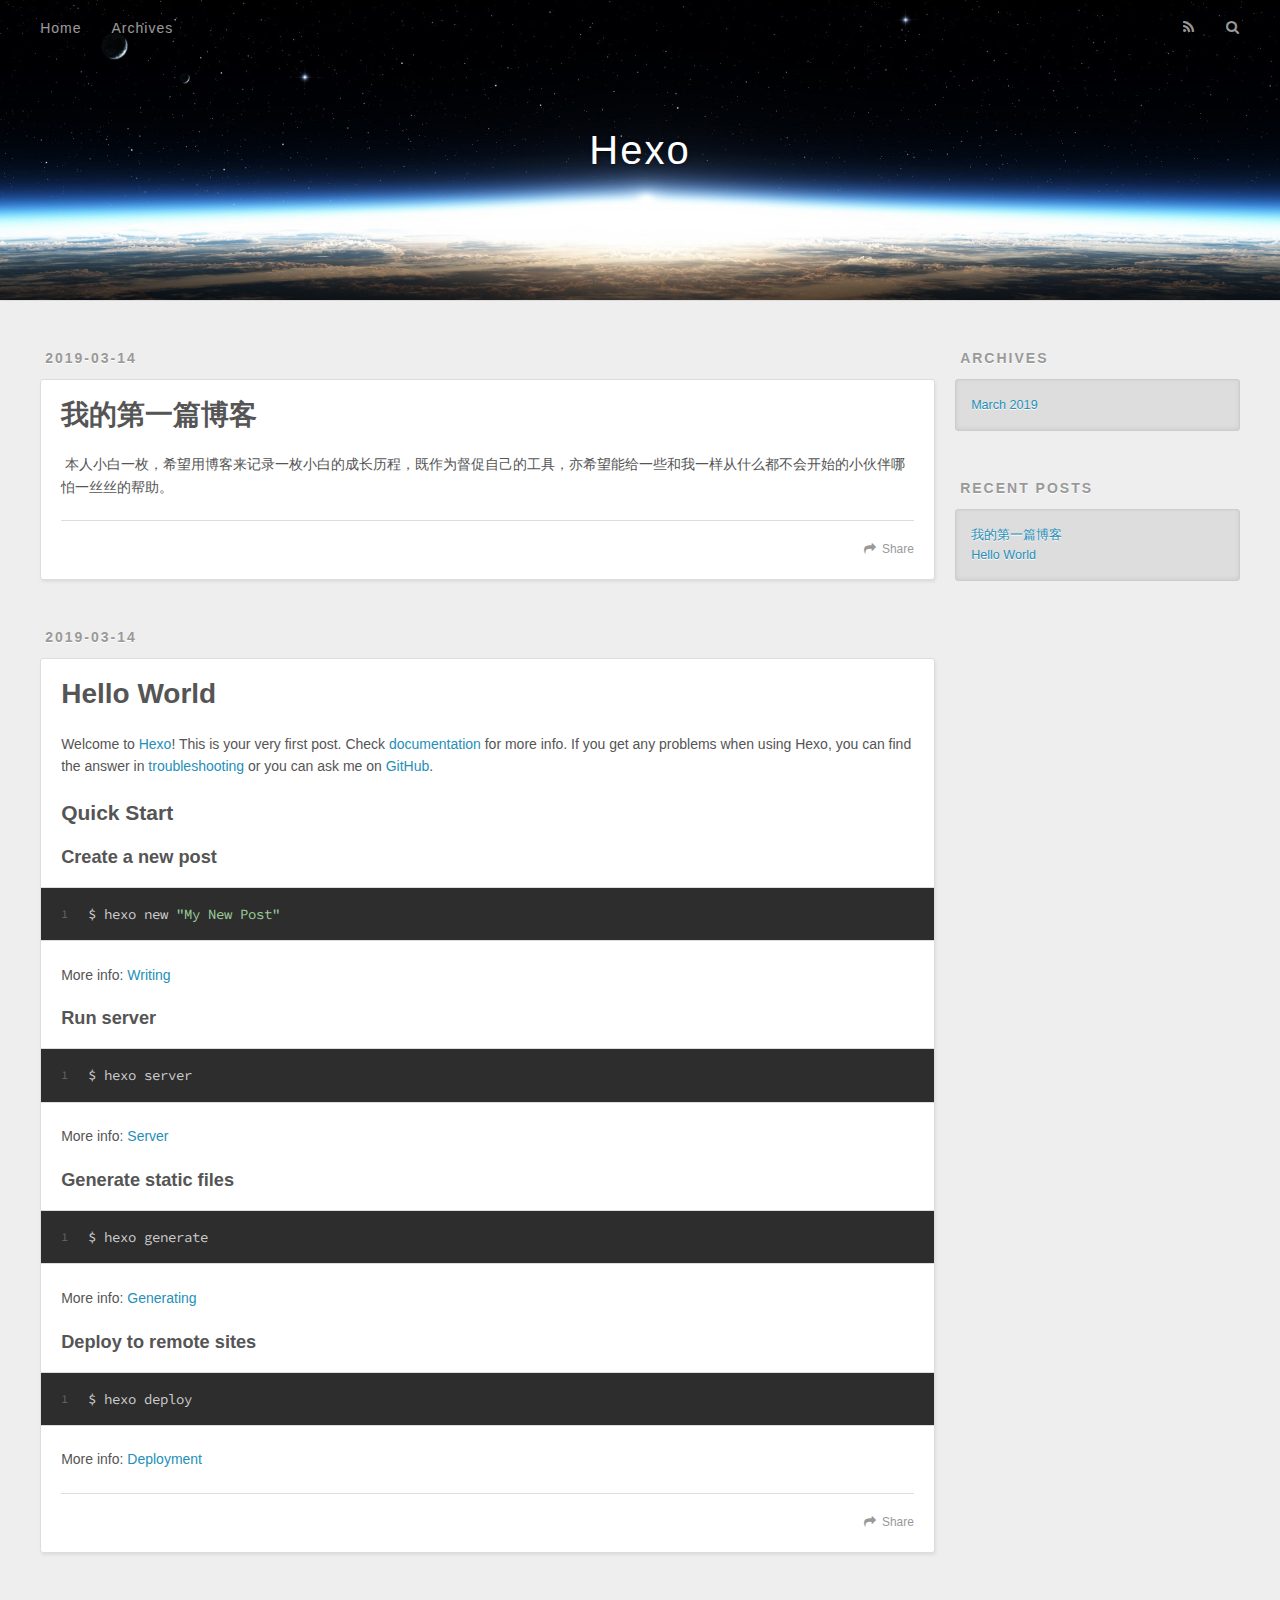
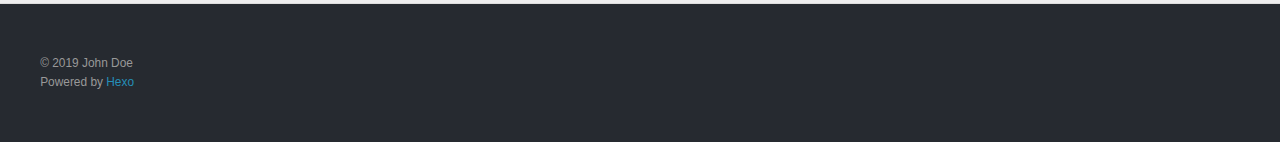
==== index.html @ 06bd13b6 "Site updated: 2019-03-15 15:55:26" ====
<!DOCTYPE html>
<html>
<head><meta name="generator" content="Hexo 3.8.0">
  <meta charset="utf-8">
  

  
  <title>Hexo</title>
  <meta name="viewport" content="width=device-width, initial-scale=1, maximum-scale=1">
  <meta property="og:type" content="website">
<meta property="og:title" content="Hexo">
<meta property="og:url" content="http://yoursite.com/index.html">
<meta property="og:site_name" content="Hexo">
<meta property="og:locale" content="default">
<meta name="twitter:card" content="summary">
<meta name="twitter:title" content="Hexo">
  
    <link rel="alternate" href="/atom.xml" title="Hexo" type="application/atom+xml">
  
  
    <link rel="icon" href="/favicon.png">
  
  
    <link href="//fonts.googleapis.com/css?family=Source+Code+Pro" rel="stylesheet" type="text/css">
  
  <link rel="stylesheet" href="/css/style.css">
</head>
</html>
<body>
  <div id="container">
    <div id="wrap">
      <header id="header">
  <div id="banner"></div>
  <div id="header-outer" class="outer">
    <div id="header-title" class="inner">
      <h1 id="logo-wrap">
        <a href="/" id="logo">Hexo</a>
      </h1>
      
    </div>
    <div id="header-inner" class="inner">
      <nav id="main-nav">
        <a id="main-nav-toggle" class="nav-icon"></a>
        
          <a class="main-nav-link" href="/">Home</a>
        
          <a class="main-nav-link" href="/archives">Archives</a>
        
      </nav>
      <nav id="sub-nav">
        
          <a id="nav-rss-link" class="nav-icon" href="/atom.xml" title="RSS Feed"></a>
        
        <a id="nav-search-btn" class="nav-icon" title="Search"></a>
      </nav>
      <div id="search-form-wrap">
        <form action="//google.com/search" method="get" accept-charset="UTF-8" class="search-form"><input type="search" name="q" class="search-form-input" placeholder="Search"><button type="submit" class="search-form-submit">&#xF002;</button><input type="hidden" name="sitesearch" value="http://yoursite.com"></form>
      </div>
    </div>
  </div>
</header>
      <div class="outer">
        <section id="main">
  
    <article id="post-我的第一篇博客" class="article article-type-post" itemscope itemprop="blogPost">
  <div class="article-meta">
    <a href="/2019/03/14/我的第一篇博客/" class="article-date">
  <time datetime="2019-03-14T02:50:05.000Z" itemprop="datePublished">2019-03-14</time>
</a>
    
  </div>
  <div class="article-inner">
    
    
      <header class="article-header">
        
  
    <h1 itemprop="name">
      <a class="article-title" href="/2019/03/14/我的第一篇博客/">我的第一篇博客</a>
    </h1>
  

      </header>
    
    <div class="article-entry" itemprop="articleBody">
      
        <p>​    本人小白一枚，希望用博客来记录一枚小白的成长历程，既作为督促自己的工具，亦希望能给一些和我一样从什么都不会开始的小伙伴哪怕一丝丝的帮助。</p>

      
    </div>
    <footer class="article-footer">
      <a data-url="http://yoursite.com/2019/03/14/我的第一篇博客/" data-id="cjt9rp7d7000038ux6azkyeoz" class="article-share-link">Share</a>
      
      
    </footer>
  </div>
  
</article>


  
    <article id="post-hello-world" class="article article-type-post" itemscope itemprop="blogPost">
  <div class="article-meta">
    <a href="/2019/03/14/hello-world/" class="article-date">
  <time datetime="2019-03-14T02:22:59.727Z" itemprop="datePublished">2019-03-14</time>
</a>
    
  </div>
  <div class="article-inner">
    
    
      <header class="article-header">
        
  
    <h1 itemprop="name">
      <a class="article-title" href="/2019/03/14/hello-world/">Hello World</a>
    </h1>
  

      </header>
    
    <div class="article-entry" itemprop="articleBody">
      
        <p>Welcome to <a href="https://hexo.io/" target="_blank" rel="noopener">Hexo</a>! This is your very first post. Check <a href="https://hexo.io/docs/" target="_blank" rel="noopener">documentation</a> for more info. If you get any problems when using Hexo, you can find the answer in <a href="https://hexo.io/docs/troubleshooting.html" target="_blank" rel="noopener">troubleshooting</a> or you can ask me on <a href="https://github.com/hexojs/hexo/issues" target="_blank" rel="noopener">GitHub</a>.</p>
<h2 id="Quick-Start"><a href="#Quick-Start" class="headerlink" title="Quick Start"></a>Quick Start</h2><h3 id="Create-a-new-post"><a href="#Create-a-new-post" class="headerlink" title="Create a new post"></a>Create a new post</h3><figure class="highlight bash"><table><tr><td class="gutter"><pre><span class="line">1</span><br></pre></td><td class="code"><pre><span class="line">$ hexo new <span class="string">"My New Post"</span></span><br></pre></td></tr></table></figure>
<p>More info: <a href="https://hexo.io/docs/writing.html" target="_blank" rel="noopener">Writing</a></p>
<h3 id="Run-server"><a href="#Run-server" class="headerlink" title="Run server"></a>Run server</h3><figure class="highlight bash"><table><tr><td class="gutter"><pre><span class="line">1</span><br></pre></td><td class="code"><pre><span class="line">$ hexo server</span><br></pre></td></tr></table></figure>
<p>More info: <a href="https://hexo.io/docs/server.html" target="_blank" rel="noopener">Server</a></p>
<h3 id="Generate-static-files"><a href="#Generate-static-files" class="headerlink" title="Generate static files"></a>Generate static files</h3><figure class="highlight bash"><table><tr><td class="gutter"><pre><span class="line">1</span><br></pre></td><td class="code"><pre><span class="line">$ hexo generate</span><br></pre></td></tr></table></figure>
<p>More info: <a href="https://hexo.io/docs/generating.html" target="_blank" rel="noopener">Generating</a></p>
<h3 id="Deploy-to-remote-sites"><a href="#Deploy-to-remote-sites" class="headerlink" title="Deploy to remote sites"></a>Deploy to remote sites</h3><figure class="highlight bash"><table><tr><td class="gutter"><pre><span class="line">1</span><br></pre></td><td class="code"><pre><span class="line">$ hexo deploy</span><br></pre></td></tr></table></figure>
<p>More info: <a href="https://hexo.io/docs/deployment.html" target="_blank" rel="noopener">Deployment</a></p>

      
    </div>
    <footer class="article-footer">
      <a data-url="http://yoursite.com/2019/03/14/hello-world/" data-id="cjt81fue000018kuxcbkb5lov" class="article-share-link">Share</a>
      
      
    </footer>
  </div>
  
</article>


  


</section>
        
          <aside id="sidebar">
  
    

  
    

  
    
  
    
  <div class="widget-wrap">
    <h3 class="widget-title">Archives</h3>
    <div class="widget">
      <ul class="archive-list"><li class="archive-list-item"><a class="archive-list-link" href="/archives/2019/03/">March 2019</a></li></ul>
    </div>
  </div>


  
    
  <div class="widget-wrap">
    <h3 class="widget-title">Recent Posts</h3>
    <div class="widget">
      <ul>
        
          <li>
            <a href="/2019/03/14/我的第一篇博客/">我的第一篇博客</a>
          </li>
        
          <li>
            <a href="/2019/03/14/hello-world/">Hello World</a>
          </li>
        
      </ul>
    </div>
  </div>

  
</aside>
        
      </div>
      <footer id="footer">
  
  <div class="outer">
    <div id="footer-info" class="inner">
      &copy; 2019 John Doe<br>
      Powered by <a href="http://hexo.io/" target="_blank">Hexo</a>
    </div>
  </div>
</footer>
    </div>
    <nav id="mobile-nav">
  
    <a href="/" class="mobile-nav-link">Home</a>
  
    <a href="/archives" class="mobile-nav-link">Archives</a>
  
</nav>
    

<script src="//ajax.googleapis.com/ajax/libs/jquery/2.0.3/jquery.min.js"></script>


  <link rel="stylesheet" href="/fancybox/jquery.fancybox.css">
  <script src="/fancybox/jquery.fancybox.pack.js"></script>


<script src="/js/script.js"></script>



  </div>
</body>
</html>
---- css/style.css ----
body {
  width: 100%;
}
body:before,
body:after {
  content: "";
  display: table;
}
body:after {
  clear: both;
}
html,
body,
div,
span,
applet,
object,
iframe,
h1,
h2,
h3,
h4,
h5,
h6,
p,
blockquote,
pre,
a,
abbr,
acronym,
address,
big,
cite,
code,
del,
dfn,
em,
img,
ins,
kbd,
q,
s,
samp,
small,
strike,
strong,
sub,
sup,
tt,
var,
dl,
dt,
dd,
ol,
ul,
li,
fieldset,
form,
label,
legend,
table,
caption,
tbody,
tfoot,
thead,
tr,
th,
td {
  margin: 0;
  padding: 0;
  border: 0;
  outline: 0;
  font-weight: inherit;
  font-style: inherit;
  font-family: inherit;
  font-size: 100%;
  vertical-align: baseline;
}
body {
  line-height: 1;
  color: #000;
  background: #fff;
}
ol,
ul {
  list-style: none;
}
table {
  border-collapse: separate;
  border-spacing: 0;
  vertical-align: middle;
}
caption,
th,
td {
  text-align: left;
  font-weight: normal;
  vertical-align: middle;
}
a img {
  border: none;
}
input,
button {
  margin: 0;
  padding: 0;
}
input::-moz-focus-inner,
button::-moz-focus-inner {
  border: 0;
  padding: 0;
}
@font-face {
  font-family: FontAwesome;
  font-style: normal;
  font-weight: normal;
  src: url("fonts/fontawesome-webfont.eot?v=#4.0.3");
  src: url("fonts/fontawesome-webfont.eot?#iefix&v=#4.0.3") format("embedded-opentype"), url("fonts/fontawesome-webfont.woff?v=#4.0.3") format("woff"), url("fonts/fontawesome-webfont.ttf?v=#4.0.3") format("truetype"), url("fonts/fontawesome-webfont.svg#fontawesomeregular?v=#4.0.3") format("svg");
}
html,
body,
#container {
  height: 100%;
}
body {
  background: #eee;
  font: 14px -apple-system, BlinkMacSystemFont, "Segoe UI", "Roboto", "Oxygen", "Ubuntu", "Cantarell", "Fira Sans", "Droid Sans", "Helvetica Neue", sans-serif;
  -webkit-text-size-adjust: 100%;
}
.outer {
  max-width: 1220px;
  margin: 0 auto;
  padding: 0 20px;
}
.outer:before,
.outer:after {
  content: "";
  display: table;
}
.outer:after {
  clear: both;
}
.inner {
  display: inline;
  float: left;
  width: 98.33333333333333%;
  margin: 0 0.833333333333333%;
}
.left,
.alignleft {
  float: left;
}
.right,
.alignright {
  float: right;
}
.clear {
  clear: both;
}
#container {
  position: relative;
}
.mobile-nav-on {
  overflow: hidden;
}
#wrap {
  height: 100%;
  width: 100%;
  position: absolute;
  top: 0;
  left: 0;
  -webkit-transition: 0.2s ease-out;
  -moz-transition: 0.2s ease-out;
  -ms-transition: 0.2s ease-out;
  transition: 0.2s ease-out;
  z-index: 1;
  background: #eee;
}
.mobile-nav-on #wrap {
  left: 280px;
}
@media screen and (min-width: 768px) {
  #main {
    display: inline;
    float: left;
    width: 73.33333333333333%;
    margin: 0 0.833333333333333%;
  }
}
.article-date,
.article-category-link,
.archive-year,
.widget-title {
  text-decoration: none;
  text-transform: uppercase;
  letter-spacing: 2px;
  color: #999;
  margin-bottom: 1em;
  margin-left: 5px;
  line-height: 1em;
  text-shadow: 0 1px #fff;
  font-weight: bold;
}
.article-inner,
.archive-article-inner {
  background: #fff;
  -webkit-box-shadow: 1px 2px 3px #ddd;
  box-shadow: 1px 2px 3px #ddd;
  border: 1px solid #ddd;
  border-radius: 3px;
}
.article-entry h1,
.widget h1 {
  font-size: 2em;
}
.article-entry h2,
.widget h2 {
  font-size: 1.5em;
}
.article-entry h3,
.widget h3 {
  font-size: 1.3em;
}
.article-entry h4,
.widget h4 {
  font-size: 1.2em;
}
.article-entry h5,
.widget h5 {
  font-size: 1em;
}
.article-entry h6,
.widget h6 {
  font-size: 1em;
  color: #999;
}
.article-entry hr,
.widget hr {
  border: 1px dashed #ddd;
}
.article-entry strong,
.widget strong {
  font-weight: bold;
}
.article-entry em,
.widget em,
.article-entry cite,
.widget cite {
  font-style: italic;
}
.article-entry sup,
.widget sup,
.article-entry sub,
.widget sub {
  font-size: 0.75em;
  line-height: 0;
  position: relative;
  vertical-align: baseline;
}
.article-entry sup,
.widget sup {
  top: -0.5em;
}
.article-entry sub,
.widget sub {
  bottom: -0.2em;
}
.article-entry small,
.widget small {
  font-size: 0.85em;
}
.article-entry acronym,
.widget acronym,
.article-entry abbr,
.widget abbr {
  border-bottom: 1px dotted;
}
.article-entry ul,
.widget ul,
.article-entry ol,
.widget ol,
.article-entry dl,
.widget dl {
  margin: 0 20px;
  line-height: 1.6em;
}
.article-entry ul ul,
.widget ul ul,
.article-entry ol ul,
.widget ol ul,
.article-entry ul ol,
.widget ul ol,
.article-entry ol ol,
.widget ol ol {
  margin-top: 0;
  margin-bottom: 0;
}
.article-entry ul,
.widget ul {
  list-style: disc;
}
.article-entry ol,
.widget ol {
  list-style: decimal;
}
.article-entry dt,
.widget dt {
  font-weight: bold;
}
#header {
  height: 300px;
  position: relative;
  border-bottom: 1px solid #ddd;
}
#header:before,
#header:after {
  content: "";
  position: absolute;
  left: 0;
  right: 0;
  height: 40px;
}
#header:before {
  top: 0;
  background: -webkit-linear-gradient(rgba(0,0,0,0.2), transparent);
  background: -moz-linear-gradient(rgba(0,0,0,0.2), transparent);
  background: -ms-linear-gradient(rgba(0,0,0,0.2), transparent);
  background: linear-gradient(rgba(0,0,0,0.2), transparent);
}
#header:after {
  bottom: 0;
  background: -webkit-linear-gradient(transparent, rgba(0,0,0,0.2));
  background: -moz-linear-gradient(transparent, rgba(0,0,0,0.2));
  background: -ms-linear-gradient(transparent, rgba(0,0,0,0.2));
  background: linear-gradient(transparent, rgba(0,0,0,0.2));
}
#header-outer {
  height: 100%;
  position: relative;
}
#header-inner {
  position: relative;
  overflow: hidden;
}
#banner {
  position: absolute;
  top: 0;
  left: 0;
  width: 100%;
  height: 100%;
  background: url("images/banner.jpg") center #000;
  -webkit-background-size: cover;
  -moz-background-size: cover;
  background-size: cover;
  z-index: -1;
}
#header-title {
  text-align: center;
  height: 40px;
  position: absolute;
  top: 50%;
  left: 0;
  margin-top: -20px;
}
#logo,
#subtitle {
  text-decoration: none;
  color: #fff;
  font-weight: 300;
  text-shadow: 0 1px 4px rgba(0,0,0,0.3);
}
#logo {
  font-size: 40px;
  line-height: 40px;
  letter-spacing: 2px;
}
#subtitle {
  font-size: 16px;
  line-height: 16px;
  letter-spacing: 1px;
}
#subtitle-wrap {
  margin-top: 16px;
}
#main-nav {
  float: left;
  margin-left: -15px;
}
.nav-icon,
.main-nav-link {
  float: left;
  color: #fff;
  opacity: 0.6;
  text-decoration: none;
  text-shadow: 0 1px rgba(0,0,0,0.2);
  -webkit-transition: opacity 0.2s;
  -moz-transition: opacity 0.2s;
  -ms-transition: opacity 0.2s;
  transition: opacity 0.2s;
  display: block;
  padding: 20px 15px;
}
.nav-icon:hover,
.main-nav-link:hover {
  opacity: 1;
}
.nav-icon {
  font-family: FontAwesome;
  text-align: center;
  font-size: 14px;
  width: 14px;
  height: 14px;
  padding: 20px 15px;
  position: relative;
  cursor: pointer;
}
.main-nav-link {
  font-weight: 300;
  letter-spacing: 1px;
}
@media screen and (max-width: 479px) {
  .main-nav-link {
    display: none;
  }
}
#main-nav-toggle {
  display: none;
}
#main-nav-toggle:before {
  content: "\f0c9";
}
@media screen and (max-width: 479px) {
  #main-nav-toggle {
    display: block;
  }
}
#sub-nav {
  float: right;
  margin-right: -15px;
}
#nav-rss-link:before {
  content: "\f09e";
}
#nav-search-btn:before {
  content: "\f002";
}
#search-form-wrap {
  position: absolute;
  top: 15px;
  width: 150px;
  height: 30px;
  right: -150px;
  opacity: 0;
  -webkit-transition: 0.2s ease-out;
  -moz-transition: 0.2s ease-out;
  -ms-transition: 0.2s ease-out;
  transition: 0.2s ease-out;
}
#search-form-wrap.on {
  opacity: 1;
  right: 0;
}
@media screen and (max-width: 479px) {
  #search-form-wrap {
    width: 100%;
    right: -100%;
  }
}
.search-form {
  position: absolute;
  top: 0;
  left: 0;
  right: 0;
  background: #fff;
  padding: 5px 15px;
  border-radius: 15px;
  -webkit-box-shadow: 0 0 10px rgba(0,0,0,0.3);
  box-shadow: 0 0 10px rgba(0,0,0,0.3);
}
.search-form-input {
  border: none;
  background: none;
  color: #555;
  width: 100%;
  font: 13px -apple-system, BlinkMacSystemFont, "Segoe UI", "Roboto", "Oxygen", "Ubuntu", "Cantarell", "Fira Sans", "Droid Sans", "Helvetica Neue", sans-serif;
  outline: none;
}
.search-form-input::-webkit-search-results-decoration,
.search-form-input::-webkit-search-cancel-button {
  -webkit-appearance: none;
}
.search-form-submit {
  position: absolute;
  top: 50%;
  right: 10px;
  margin-top: -7px;
  font: 13px FontAwesome;
  border: none;
  background: none;
  color: #bbb;
  cursor: pointer;
}
.search-form-submit:hover,
.search-form-submit:focus {
  color: #777;
}
.article {
  margin: 50px 0;
}
.article-inner {
  overflow: hidden;
}
.article-meta:before,
.article-meta:after {
  content: "";
  display: table;
}
.article-meta:after {
  clear: both;
}
.article-date {
  float: left;
}
.article-category {
  float: left;
  line-height: 1em;
  color: #ccc;
  text-shadow: 0 1px #fff;
  margin-left: 8px;
}
.article-category:before {
  content: "\2022";
}
.article-category-link {
  margin: 0 12px 1em;
}
.article-header {
  padding: 20px 20px 0;
}
.article-title {
  text-decoration: none;
  font-size: 2em;
  font-weight: bold;
  color: #555;
  line-height: 1.1em;
  -webkit-transition: color 0.2s;
  -moz-transition: color 0.2s;
  -ms-transition: color 0.2s;
  transition: color 0.2s;
}
a.article-title:hover {
  color: #258fb8;
}
.article-entry {
  color: #555;
  padding: 0 20px;
}
.article-entry:before,
.article-entry:after {
  content: "";
  display: table;
}
.article-entry:after {
  clear: both;
}
.article-entry p,
.article-entry table {
  line-height: 1.6em;
  margin: 1.6em 0;
}
.article-entry h1,
.article-entry h2,
.article-entry h3,
.article-entry h4,
.article-entry h5,
.article-entry h6 {
  font-weight: bold;
}
.article-entry h1,
.article-entry h2,
.article-entry h3,
.article-entry h4,
.article-entry h5,
.article-entry h6 {
  line-height: 1.1em;
  margin: 1.1em 0;
}
.article-entry a {
  color: #258fb8;
  text-decoration: none;
}
.article-entry a:hover {
  text-decoration: underline;
}
.article-entry ul,
.article-entry ol,
.article-entry dl {
  margin-top: 1.6em;
  margin-bottom: 1.6em;
}
.article-entry img,
.article-entry video {
  max-width: 100%;
  height: auto;
  display: block;
  margin: auto;
}
.article-entry iframe {
  border: none;
}
.article-entry table {
  width: 100%;
  border-collapse: collapse;
  border-spacing: 0;
}
.article-entry th {
  font-weight: bold;
  border-bottom: 3px solid #ddd;
  padding-bottom: 0.5em;
}
.article-entry td {
  border-bottom: 1px solid #ddd;
  padding: 10px 0;
}
.article-entry blockquote {
  font-family: Georgia, "Times New Roman", serif;
  font-size: 1.4em;
  margin: 1.6em 20px;
  text-align: center;
}
.article-entry blockquote footer {
  font-size: 14px;
  margin: 1.6em 0;
  font-family: -apple-system, BlinkMacSystemFont, "Segoe UI", "Roboto", "Oxygen", "Ubuntu", "Cantarell", "Fira Sans", "Droid Sans", "Helvetica Neue", sans-serif;
}
.article-entry blockquote footer cite:before {
  content: "—";
  padding: 0 0.5em;
}
.article-entry .pullquote {
  text-align: left;
  width: 45%;
  margin: 0;
}
.article-entry .pullquote.left {
  margin-left: 0.5em;
  margin-right: 1em;
}
.article-entry .pullquote.right {
  margin-right: 0.5em;
  margin-left: 1em;
}
.article-entry .caption {
  color: #999;
  display: block;
  font-size: 0.9em;
  margin-top: 0.5em;
  position: relative;
  text-align: center;
}
.article-entry .video-container {
  position: relative;
  padding-top: 56.25%;
  height: 0;
  overflow: hidden;
}
.article-entry .video-container iframe,
.article-entry .video-container object,
.article-entry .video-container embed {
  position: absolute;
  top: 0;
  left: 0;
  width: 100%;
  height: 100%;
  margin-top: 0;
}
.article-more-link a {
  display: inline-block;
  line-height: 1em;
  padding: 6px 15px;
  border-radius: 15px;
  background: #eee;
  color: #999;
  text-shadow: 0 1px #fff;
  text-decoration: none;
}
.article-more-link a:hover {
  background: #258fb8;
  color: #fff;
  text-decoration: none;
  text-shadow: 0 1px #1e7293;
}
.article-footer {
  font-size: 0.85em;
  line-height: 1.6em;
  border-top: 1px solid #ddd;
  padding-top: 1.6em;
  margin: 0 20px 20px;
}
.article-footer:before,
.article-footer:after {
  content: "";
  display: table;
}
.article-footer:after {
  clear: both;
}
.article-footer a {
  color: #999;
  text-decoration: none;
}
.article-footer a:hover {
  color: #555;
}
.article-tag-list-item {
  float: left;
  margin-right: 10px;
}
.article-tag-list-link:before {
  content: "#";
}
.article-comment-link {
  float: right;
}
.article-comment-link:before {
  content: "\f075";
  font-family: FontAwesome;
  padding-right: 8px;
}
.article-share-link {
  cursor: pointer;
  float: right;
  margin-left: 20px;
}
.article-share-link:before {
  content: "\f064";
  font-family: FontAwesome;
  padding-right: 6px;
}
#article-nav {
  position: relative;
}
#article-nav:before,
#article-nav:after {
  content: "";
  display: table;
}
#article-nav:after {
  clear: both;
}
@media screen and (min-width: 768px) {
  #article-nav {
    margin: 50px 0;
  }
  #article-nav:before {
    width: 8px;
    height: 8px;
    position: absolute;
    top: 50%;
    left: 50%;
    margin-top: -4px;
    margin-left: -4px;
    content: "";
    border-radius: 50%;
    background: #ddd;
    -webkit-box-shadow: 0 1px 2px #fff;
    box-shadow: 0 1px 2px #fff;
  }
}
.article-nav-link-wrap {
  text-decoration: none;
  text-shadow: 0 1px #fff;
  color: #999;
  -webkit-box-sizing: border-box;
  -moz-box-sizing: border-box;
  box-sizing: border-box;
  margin-top: 50px;
  text-align: center;
  display: block;
}
.article-nav-link-wrap:hover {
  color: #555;
}
@media screen and (min-width: 768px) {
  .article-nav-link-wrap {
    width: 50%;
    margin-top: 0;
  }
}
@media screen and (min-width: 768px) {
  #article-nav-newer {
    float: left;
    text-align: right;
    padding-right: 20px;
  }
}
@media screen and (min-width: 768px) {
  #article-nav-older {
    float: right;
    text-align: left;
    padding-left: 20px;
  }
}
.article-nav-caption {
  text-transform: uppercase;
  letter-spacing: 2px;
  color: #ddd;
  line-height: 1em;
  font-weight: bold;
}
#article-nav-newer .article-nav-caption {
  margin-right: -2px;
}
.article-nav-title {
  font-size: 0.85em;
  line-height: 1.6em;
  margin-top: 0.5em;
}
.article-share-box {
  position: absolute;
  display: none;
  background: #fff;
  -webkit-box-shadow: 1px 2px 10px rgba(0,0,0,0.2);
  box-shadow: 1px 2px 10px rgba(0,0,0,0.2);
  border-radius: 3px;
  margin-left: -145px;
  overflow: hidden;
  z-index: 1;
}
.article-share-box.on {
  display: block;
}
.article-share-input {
  width: 100%;
  background: none;
  -webkit-box-sizing: border-box;
  -moz-box-sizing: border-box;
  box-sizing: border-box;
  font: 14px -apple-system, BlinkMacSystemFont, "Segoe UI", "Roboto", "Oxygen", "Ubuntu", "Cantarell", "Fira Sans", "Droid Sans", "Helvetica Neue", sans-serif;
  padding: 0 15px;
  color: #555;
  outline: none;
  border: 1px solid #ddd;
  border-radius: 3px 3px 0 0;
  height: 36px;
  line-height: 36px;
}
.article-share-links {
  background: #eee;
}
.article-share-links:before,
.article-share-links:after {
  content: "";
  display: table;
}
.article-share-links:after {
  clear: both;
}
.article-share-twitter,
.article-share-facebook,
.article-share-pinterest,
.article-share-google {
  width: 50px;
  height: 36px;
  display: block;
  float: left;
  position: relative;
  color: #999;
  text-shadow: 0 1px #fff;
}
.article-share-twitter:before,
.article-share-facebook:before,
.article-share-pinterest:before,
.article-share-google:before {
  font-size: 20px;
  font-family: FontAwesome;
  width: 20px;
  height: 20px;
  position: absolute;
  top: 50%;
  left: 50%;
  margin-top: -10px;
  margin-left: -10px;
  text-align: center;
}
.article-share-twitter:hover,
.article-share-facebook:hover,
.article-share-pinterest:hover,
.article-share-google:hover {
  color: #fff;
}
.article-share-twitter:before {
  content: "\f099";
}
.article-share-twitter:hover {
  background: #00aced;
  text-shadow: 0 1px #008abe;
}
.article-share-facebook:before {
  content: "\f09a";
}
.article-share-facebook:hover {
  background: #3b5998;
  text-shadow: 0 1px #2f477a;
}
.article-share-pinterest:before {
  content: "\f0d2";
}
.article-share-pinterest:hover {
  background: #cb2027;
  text-shadow: 0 1px #a21a1f;
}
.article-share-google:before {
  content: "\f0d5";
}
.article-share-google:hover {
  background: #dd4b39;
  text-shadow: 0 1px #be3221;
}
.article-gallery {
  background: #000;
  position: relative;
}
.article-gallery-photos {
  position: relative;
  overflow: hidden;
}
.article-gallery-img {
  display: none;
  max-width: 100%;
}
.article-gallery-img:first-child {
  display: block;
}
.article-gallery-img.loaded {
  position: absolute;
  display: block;
}
.article-gallery-img img {
  display: block;
  max-width: 100%;
  margin: 0 auto;
}
#comments {
  background: #fff;
  -webkit-box-shadow: 1px 2px 3px #ddd;
  box-shadow: 1px 2px 3px #ddd;
  padding: 20px;
  border: 1px solid #ddd;
  border-radius: 3px;
  margin: 50px 0;
}
#comments a {
  color: #258fb8;
}
.archives-wrap {
  margin: 50px 0;
}
.archives:before,
.archives:after {
  content: "";
  display: table;
}
.archives:after {
  clear: both;
}
.archive-year-wrap {
  margin-bottom: 1em;
}
.archives {
  -webkit-column-gap: 10px;
  -moz-column-gap: 10px;
  column-gap: 10px;
}
@media screen and (min-width: 480px) and (max-width: 767px) {
  .archives {
    -webkit-column-count: 2;
    -moz-column-count: 2;
    column-count: 2;
  }
}
@media screen and (min-width: 768px) {
  .archives {
    -webkit-column-count: 3;
    -moz-column-count: 3;
    column-count: 3;
  }
}
.archive-article {
  -webkit-column-break-inside: avoid;
  page-break-inside: avoid;
  overflow: hidden;
  break-inside: avoid-column;
}
.archive-article-inner {
  padding: 10px;
  margin-bottom: 15px;
}
.archive-article-title {
  text-decoration: none;
  font-weight: bold;
  color: #555;
  -webkit-transition: color 0.2s;
  -moz-transition: color 0.2s;
  -ms-transition: color 0.2s;
  transition: color 0.2s;
  line-height: 1.6em;
}
.archive-article-title:hover {
  color: #258fb8;
}
.archive-article-footer {
  margin-top: 1em;
}
.archive-article-date {
  color: #999;
  text-decoration: none;
  font-size: 0.85em;
  line-height: 1em;
  margin-bottom: 0.5em;
  display: block;
}
#page-nav {
  margin: 50px auto;
  background: #fff;
  -webkit-box-shadow: 1px 2px 3px #ddd;
  box-shadow: 1px 2px 3px #ddd;
  border: 1px solid #ddd;
  border-radius: 3px;
  text-align: center;
  color: #999;
  overflow: hidden;
}
#page-nav:before,
#page-nav:after {
  content: "";
  display: table;
}
#page-nav:after {
  clear: both;
}
#page-nav a,
#page-nav span {
  padding: 10px 20px;
  line-height: 1;
  height: 2ex;
}
#page-nav a {
  color: #999;
  text-decoration: none;
}
#page-nav a:hover {
  background: #999;
  color: #fff;
}
#page-nav .prev {
  float: left;
}
#page-nav .next {
  float: right;
}
#page-nav .page-number {
  display: inline-block;
}
@media screen and (max-width: 479px) {
  #page-nav .page-number {
    display: none;
  }
}
#page-nav .current {
  color: #555;
  font-weight: bold;
}
#page-nav .space {
  color: #ddd;
}
#footer {
  background: #262a30;
  padding: 50px 0;
  border-top: 1px solid #ddd;
  color: #999;
}
#footer a {
  color: #258fb8;
  text-decoration: none;
}
#footer a:hover {
  text-decoration: underline;
}
#footer-info {
  line-height: 1.6em;
  font-size: 0.85em;
}
.article-entry pre,
.article-entry .highlight {
  background: #2d2d2d;
  margin: 0 -20px;
  padding: 15px 20px;
  border-style: solid;
  border-color: #ddd;
  border-width: 1px 0;
  overflow: auto;
  color: #ccc;
  line-height: 22.400000000000002px;
}
.article-entry .highlight .gutter pre,
.article-entry .gist .gist-file .gist-data .line-numbers {
  color: #666;
  font-size: 0.85em;
}
.article-entry pre,
.article-entry code {
  font-family: "Source Code Pro", Consolas, Monaco, Menlo, Consolas, monospace;
}
.article-entry code {
  background: #eee;
  text-shadow: 0 1px #fff;
  padding: 0 0.3em;
}
.article-entry pre code {
  background: none;
  text-shadow: none;
  padding: 0;
}
.article-entry .highlight pre {
  border: none;
  margin: 0;
  padding: 0;
}
.article-entry .highlight table {
  margin: 0;
  width: auto;
}
.article-entry .highlight td {
  border: none;
  padding: 0;
}
.article-entry .highlight figcaption {
  font-size: 0.85em;
  color: #999;
  line-height: 1em;
  margin-bottom: 1em;
}
.article-entry .highlight figcaption:before,
.article-entry .highlight figcaption:after {
  content: "";
  display: table;
}
.article-entry .highlight figcaption:after {
  clear: both;
}
.article-entry .highlight figcaption a {
  float: right;
}
.article-entry .highlight .gutter pre {
  text-align: right;
  padding-right: 20px;
}
.article-entry .highlight .line {
  height: 22.400000000000002px;
}
.article-entry .highlight .line.marked {
  background: #515151;
}
.article-entry .gist {
  margin: 0 -20px;
  border-style: solid;
  border-color: #ddd;
  border-width: 1px 0;
  background: #2d2d2d;
  padding: 15px 20px 15px 0;
}
.article-entry .gist .gist-file {
  border: none;
  font-family: "Source Code Pro", Consolas, Monaco, Menlo, Consolas, monospace;
  margin: 0;
}
.article-entry .gist .gist-file .gist-data {
  background: none;
  border: none;
}
.article-entry .gist .gist-file .gist-data .line-numbers {
  background: none;
  border: none;
  padding: 0 20px 0 0;
}
.article-entry .gist .gist-file .gist-data .line-data {
  padding: 0 !important;
}
.article-entry .gist .gist-file .highlight {
  margin: 0;
  padding: 0;
  border: none;
}
.article-entry .gist .gist-file .gist-meta {
  background: #2d2d2d;
  color: #999;
  font: 0.85em -apple-system, BlinkMacSystemFont, "Segoe UI", "Roboto", "Oxygen", "Ubuntu", "Cantarell", "Fira Sans", "Droid Sans", "Helvetica Neue", sans-serif;
  text-shadow: 0 0;
  padding: 0;
  margin-top: 1em;
  margin-left: 20px;
}
.article-entry .gist .gist-file .gist-meta a {
  color: #258fb8;
  font-weight: normal;
}
.article-entry .gist .gist-file .gist-meta a:hover {
  text-decoration: underline;
}
pre .comment,
pre .title {
  color: #999;
}
pre .variable,
pre .attribute,
pre .tag,
pre .regexp,
pre .ruby .constant,
pre .xml .tag .title,
pre .xml .pi,
pre .xml .doctype,
pre .html .doctype,
pre .css .id,
pre .css .class,
pre .css .pseudo {
  color: #f2777a;
}
pre .number,
pre .preprocessor,
pre .built_in,
pre .literal,
pre .params,
pre .constant {
  color: #f99157;
}
pre .class,
pre .ruby .class .title,
pre .css .rules .attribute {
  color: #9c9;
}
pre .string,
pre .value,
pre .inheritance,
pre .header,
pre .ruby .symbol,
pre .xml .cdata {
  color: #9c9;
}
pre .css .hexcolor {
  color: #6cc;
}
pre .function,
pre .python .decorator,
pre .python .title,
pre .ruby .function .title,
pre .ruby .title .keyword,
pre .perl .sub,
pre .javascript .title,
pre .coffeescript .title {
  color: #69c;
}
pre .keyword,
pre .javascript .function {
  color: #c9c;
}
@media screen and (max-width: 479px) {
  #mobile-nav {
    position: absolute;
    top: 0;
    left: 0;
    width: 280px;
    height: 100%;
    background: #191919;
    border-right: 1px solid #fff;
  }
}
@media screen and (max-width: 479px) {
  .mobile-nav-link {
    display: block;
    color: #999;
    text-decoration: none;
    padding: 15px 20px;
    font-weight: bold;
  }
  .mobile-nav-link:hover {
    color: #fff;
  }
}
@media screen and (min-width: 768px) {
  #sidebar {
    display: inline;
    float: left;
    width: 23.333333333333332%;
    margin: 0 0.833333333333333%;
  }
}
.widget-wrap {
  margin: 50px 0;
}
.widget {
  color: #777;
  text-shadow: 0 1px #fff;
  background: #ddd;
  -webkit-box-shadow: 0 -1px 4px #ccc inset;
  box-shadow: 0 -1px 4px #ccc inset;
  border: 1px solid #ccc;
  padding: 15px;
  border-radius: 3px;
}
.widget a {
  color: #258fb8;
  text-decoration: none;
}
.widget a:hover {
  text-decoration: underline;
}
.widget ul ul,
.widget ol ul,
.widget dl ul,
.widget ul ol,
.widget ol ol,
.widget dl ol,
.widget ul dl,
.widget ol dl,
.widget dl dl {
  margin-left: 15px;
  list-style: disc;
}
.widget {
  line-height: 1.6em;
  word-wrap: break-word;
  font-size: 0.9em;
}
.widget ul,
.widget ol {
  list-style: none;
  margin: 0;
}
.widget ul ul,
.widget ol ul,
.widget ul ol,
.widget ol ol {
  margin: 0 20px;
}
.widget ul ul,
.widget ol ul {
  list-style: disc;
}
.widget ul ol,
.widget ol ol {
  list-style: decimal;
}
.category-list-count,
.tag-list-count,
.archive-list-count {
  padding-left: 5px;
  color: #999;
  font-size: 0.85em;
}
.category-list-count:before,
.tag-list-count:before,
.archive-list-count:before {
  content: "(";
}
.category-list-count:after,
.tag-list-count:after,
.archive-list-count:after {
  content: ")";
}
.tagcloud a {
  margin-right: 5px;
  display: inline-block;
}
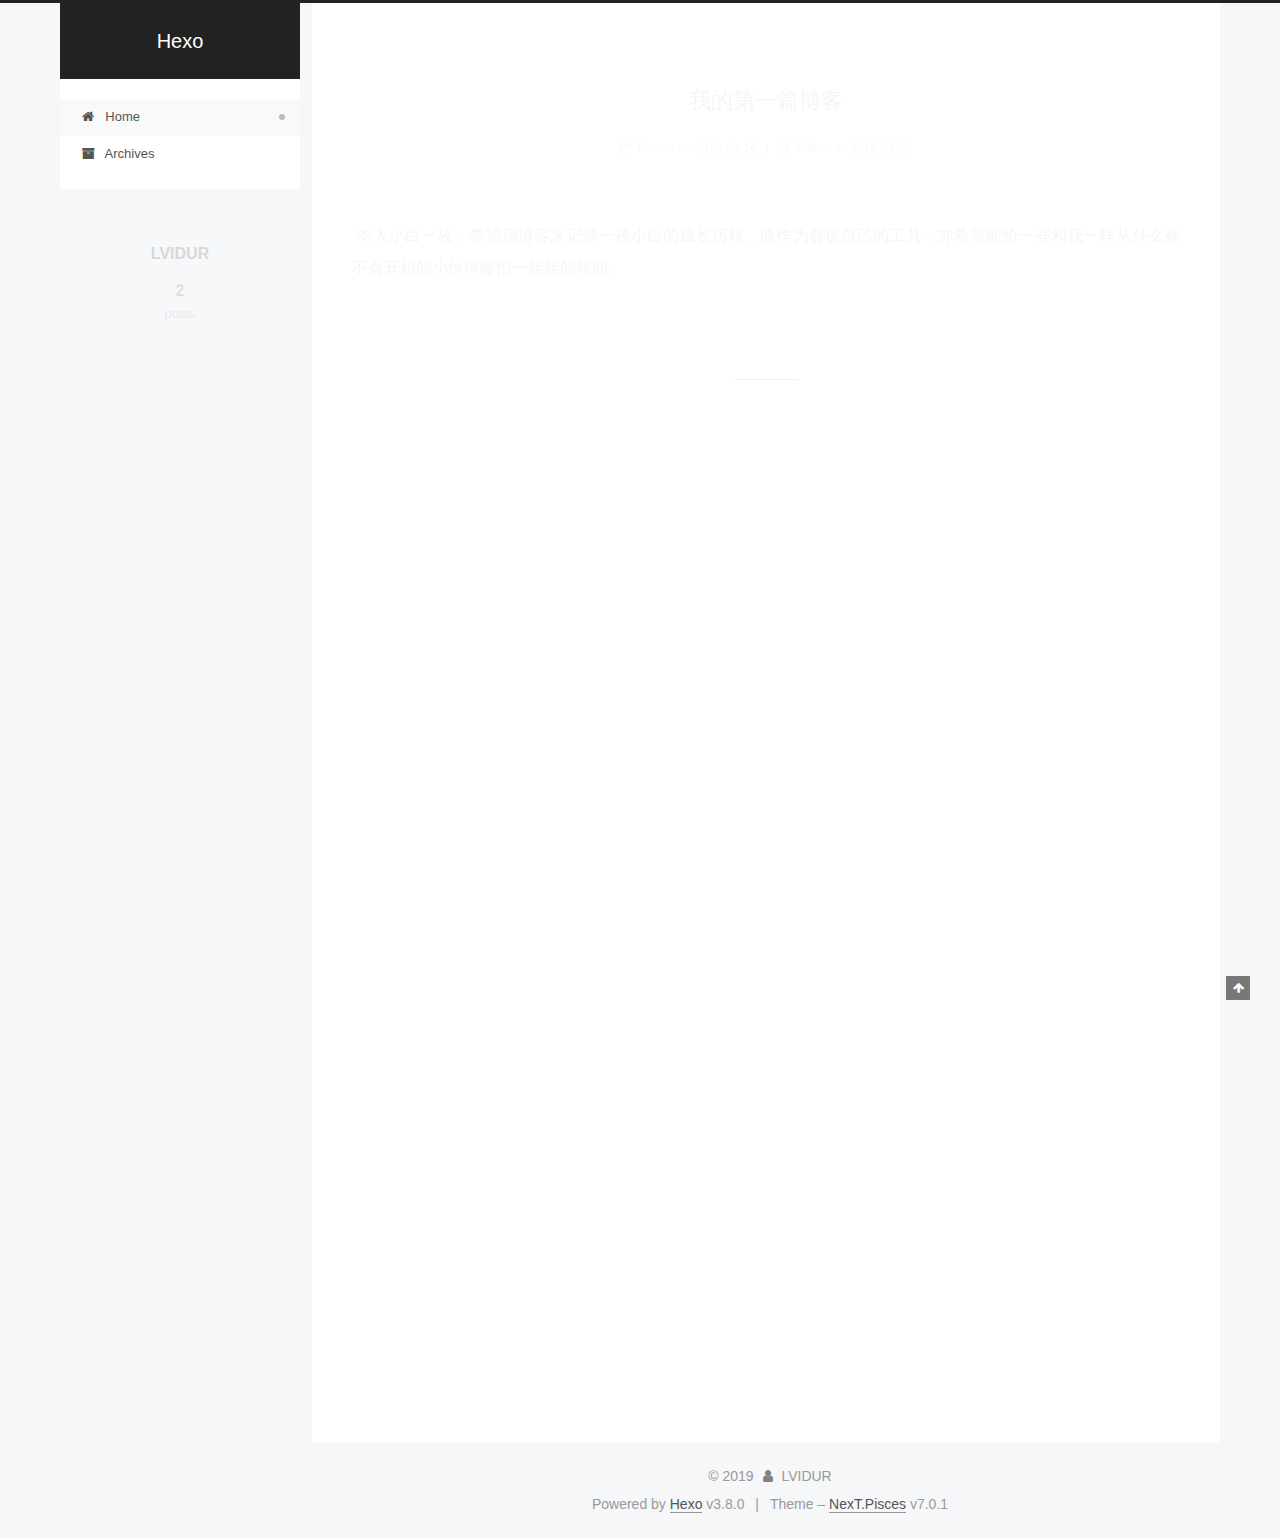
==== commit 2e673a5c: "Site updated: 2019-03-23 08:56:43" ====
--- a/index.html
+++ b/index.html
@@ -1,12 +1,101 @@
 <!DOCTYPE html>
-<html>
+
+
+
+
+
+
+
+
+
+
+
+
+  
+
+
+<html class="theme-next pisces use-motion" lang>
 <head><meta name="generator" content="Hexo 3.8.0">
-  <meta charset="utf-8">
-  
-
-  
-  <title>Hexo</title>
-  <meta name="viewport" content="width=device-width, initial-scale=1, maximum-scale=1">
+  <meta charset="UTF-8">
+<meta http-equiv="X-UA-Compatible" content="IE=edge">
+<meta name="viewport" content="width=device-width, initial-scale=1, maximum-scale=2">
+<meta name="theme-color" content="#222">
+
+
+
+
+
+
+
+
+
+
+
+
+
+
+
+
+
+
+
+
+
+
+
+
+<link rel="stylesheet" href="/lib/font-awesome/css/font-awesome.min.css?v=4.6.2">
+
+<link rel="stylesheet" href="/css/main.css?v=7.0.1">
+
+
+  <link rel="apple-touch-icon" sizes="180x180" href="/images/apple-touch-icon-next.png?v=7.0.1">
+
+
+  <link rel="icon" type="image/png" sizes="32x32" href="/images/favicon-32x32-next.png?v=7.0.1">
+
+
+  <link rel="icon" type="image/png" sizes="16x16" href="/images/favicon-16x16-next.png?v=7.0.1">
+
+
+  <link rel="mask-icon" href="/images/logo.svg?v=7.0.1" color="#222">
+
+
+
+
+
+
+
+<script id="hexo.configurations">
+  var NexT = window.NexT || {};
+  var CONFIG = {
+    root: '/',
+    scheme: 'Pisces',
+    version: '7.0.1',
+    sidebar: {"position":"left","display":"post","offset":12,"onmobile":false,"dimmer":false},
+    back2top: true,
+    back2top_sidebar: false,
+    fancybox: false,
+    fastclick: false,
+    lazyload: false,
+    tabs: true,
+    motion: {"enable":true,"async":false,"transition":{"post_block":"fadeIn","post_header":"slideDownIn","post_body":"slideDownIn","coll_header":"slideLeftIn","sidebar":"slideUpIn"}},
+    algolia: {
+      applicationID: '',
+      apiKey: '',
+      indexName: '',
+      hits: {"per_page":10},
+      labels: {"input_placeholder":"Search for Posts","hits_empty":"We didn't find any results for the search: ${query}","hits_stats":"${hits} results found in ${time} ms"}
+    }
+  };
+</script>
+
+
+  
+
+
+
+
   <meta property="og:type" content="website">
 <meta property="og:title" content="Hexo">
 <meta property="og:url" content="http://yoursite.com/index.html">
@@ -14,114 +103,426 @@
 <meta property="og:locale" content="default">
 <meta name="twitter:card" content="summary">
 <meta name="twitter:title" content="Hexo">
-  
-    <link rel="alternate" href="/atom.xml" title="Hexo" type="application/atom+xml">
-  
-  
-    <link rel="icon" href="/favicon.png">
-  
-  
-    <link href="//fonts.googleapis.com/css?family=Source+Code+Pro" rel="stylesheet" type="text/css">
-  
-  <link rel="stylesheet" href="/css/style.css">
+
+
+
+
+
+
+  <link rel="canonical" href="http://yoursite.com/">
+
+
+
+<script id="page.configurations">
+  CONFIG.page = {
+    sidebar: "",
+  };
+</script>
+
+  <title>Hexo</title>
+  
+
+
+
+
+
+
+
+
+
+
+
+
+  <noscript>
+  <style>
+  .use-motion .motion-element,
+  .use-motion .brand,
+  .use-motion .menu-item,
+  .sidebar-inner,
+  .use-motion .post-block,
+  .use-motion .pagination,
+  .use-motion .comments,
+  .use-motion .post-header,
+  .use-motion .post-body,
+  .use-motion .collection-title { opacity: initial; }
+
+  .use-motion .logo,
+  .use-motion .site-title,
+  .use-motion .site-subtitle {
+    opacity: initial;
+    top: initial;
+  }
+
+  .use-motion .logo-line-before i { left: initial; }
+  .use-motion .logo-line-after i { right: initial; }
+  </style>
+</noscript>
+
 </head>
-</html>
-<body>
-  <div id="container">
-    <div id="wrap">
-      <header id="header">
-  <div id="banner"></div>
-  <div id="header-outer" class="outer">
-    <div id="header-title" class="inner">
-      <h1 id="logo-wrap">
-        <a href="/" id="logo">Hexo</a>
-      </h1>
-      
+
+<body itemscope itemtype="http://schema.org/WebPage" lang="default">
+
+  
+  
+    
+  
+
+  <div class="container sidebar-position-left 
+  page-home">
+    <div class="headband"></div>
+
+    <header id="header" class="header" itemscope itemtype="http://schema.org/WPHeader">
+      <div class="header-inner"><div class="site-brand-wrapper">
+  <div class="site-meta">
+    
+
+    <div class="custom-logo-site-title">
+      <a href="/" class="brand" rel="start">
+        <span class="logo-line-before"><i></i></span>
+        <span class="site-title">Hexo</span>
+        <span class="logo-line-after"><i></i></span>
+      </a>
     </div>
-    <div id="header-inner" class="inner">
-      <nav id="main-nav">
-        <a id="main-nav-toggle" class="nav-icon"></a>
-        
-          <a class="main-nav-link" href="/">Home</a>
-        
-          <a class="main-nav-link" href="/archives">Archives</a>
-        
-      </nav>
-      <nav id="sub-nav">
-        
-          <a id="nav-rss-link" class="nav-icon" href="/atom.xml" title="RSS Feed"></a>
-        
-        <a id="nav-search-btn" class="nav-icon" title="Search"></a>
-      </nav>
-      <div id="search-form-wrap">
-        <form action="//google.com/search" method="get" accept-charset="UTF-8" class="search-form"><input type="search" name="q" class="search-form-input" placeholder="Search"><button type="submit" class="search-form-submit">&#xF002;</button><input type="hidden" name="sitesearch" value="http://yoursite.com"></form>
-      </div>
+    
+    
+  </div>
+
+  <div class="site-nav-toggle">
+    <button aria-label="Toggle navigation bar">
+      <span class="btn-bar"></span>
+      <span class="btn-bar"></span>
+      <span class="btn-bar"></span>
+    </button>
+  </div>
+</div>
+
+
+
+<nav class="site-nav">
+  
+    <ul id="menu" class="menu">
+      
+        
+        
+        
+          
+          <li class="menu-item menu-item-home menu-item-active">
+
+    
+    
+    
+      
+    
+
+    
+
+    <a href="/" rel="section"><i class="menu-item-icon fa fa-fw fa-home"></i> <br>Home</a>
+
+  </li>
+        
+        
+        
+          
+          <li class="menu-item menu-item-archives">
+
+    
+    
+    
+      
+    
+
+    
+
+    <a href="/archives/" rel="section"><i class="menu-item-icon fa fa-fw fa-archive"></i> <br>Archives</a>
+
+  </li>
+
+      
+      
+    </ul>
+  
+
+  
+
+  
+</nav>
+
+
+
+  
+
+
+
+</div>
+    </header>
+
+    
+
+
+    <main id="main" class="main">
+      <div class="main-inner">
+        <div class="content-wrap">
+          
+            
+
+          
+          <div id="content" class="content">
+            
+  <section id="posts" class="posts-expand">
+    
+      
+
+  
+
+  
+  
+  
+
+  
+
+  <article class="post post-type-normal" itemscope itemtype="http://schema.org/Article">
+  
+  
+  
+  <div class="post-block">
+    <link itemprop="mainEntityOfPage" href="http://yoursite.com/2019/03/14/我的第一篇博客/">
+
+    <span hidden itemprop="author" itemscope itemtype="http://schema.org/Person">
+      <meta itemprop="name" content="LVIDUR">
+      <meta itemprop="description" content>
+      <meta itemprop="image" content="/images/avatar.gif">
+    </span>
+
+    <span hidden itemprop="publisher" itemscope itemtype="http://schema.org/Organization">
+      <meta itemprop="name" content="Hexo">
+    </span>
+
+    
+      <header class="post-header">
+
+        
+        
+          <h1 class="post-title" itemprop="name headline">
+                
+                
+                <a href="/2019/03/14/我的第一篇博客/" class="post-title-link" itemprop="url">我的第一篇博客</a>
+              
+            
+          </h1>
+        
+
+        <div class="post-meta">
+          <span class="post-time">
+
+            
+            
+            
+
+            
+              <span class="post-meta-item-icon">
+                <i class="fa fa-calendar-o"></i>
+              </span>
+              
+                <span class="post-meta-item-text">Posted on</span>
+              
+
+              
+                
+              
+
+              <time title="Created: 2019-03-14 10:50:05" itemprop="dateCreated datePublished" datetime="2019-03-14T10:50:05+08:00">2019-03-14</time>
+            
+
+            
+              
+
+              
+                
+                <span class="post-meta-divider">|</span>
+                
+
+                <span class="post-meta-item-icon">
+                  <i class="fa fa-calendar-check-o"></i>
+                </span>
+                
+                  <span class="post-meta-item-text">Edited on</span>
+                
+                <time title="Modified: 2019-03-15 15:55:00" itemprop="dateModified" datetime="2019-03-15T15:55:00+08:00">2019-03-15</time>
+              
+            
+          </span>
+
+          
+
+          
+            
+            
+          
+
+          
+          
+
+          
+
+          
+
+          
+
+        </div>
+      </header>
+    
+
+    
+    
+    
+    <div class="post-body" itemprop="articleBody">
+
+      
+      
+
+      
+        
+          
+            <p>​    本人小白一枚，希望用博客来记录一枚小白的成长历程，既作为督促自己的工具，亦希望能给一些和我一样从什么都不会开始的小伙伴哪怕一丝丝的帮助。</p>
+
+          
+        
+      
     </div>
-  </div>
-</header>
-      <div class="outer">
-        <section id="main">
-  
-    <article id="post-我的第一篇博客" class="article article-type-post" itemscope itemprop="blogPost">
-  <div class="article-meta">
-    <a href="/2019/03/14/我的第一篇博客/" class="article-date">
-  <time datetime="2019-03-14T02:50:05.000Z" itemprop="datePublished">2019-03-14</time>
-</a>
-    
-  </div>
-  <div class="article-inner">
-    
-    
-      <header class="article-header">
-        
-  
-    <h1 itemprop="name">
-      <a class="article-title" href="/2019/03/14/我的第一篇博客/">我的第一篇博客</a>
-    </h1>
-  
-
-      </header>
-    
-    <div class="article-entry" itemprop="articleBody">
-      
-        <p>​    本人小白一枚，希望用博客来记录一枚小白的成长历程，既作为督促自己的工具，亦希望能给一些和我一样从什么都不会开始的小伙伴哪怕一丝丝的帮助。</p>
-
-      
-    </div>
-    <footer class="article-footer">
-      <a data-url="http://yoursite.com/2019/03/14/我的第一篇博客/" data-id="cjt9rp7d7000038ux6azkyeoz" class="article-share-link">Share</a>
-      
+
+    
+
+    
+    
+    
+
+    
+
+    
+      
+    
+    
+
+    
+
+    <footer class="post-footer">
+      
+
+      
+
+      
+
+      
+      
+        <div class="post-eof"></div>
       
     </footer>
   </div>
   
-</article>
-
-
-  
-    <article id="post-hello-world" class="article article-type-post" itemscope itemprop="blogPost">
-  <div class="article-meta">
-    <a href="/2019/03/14/hello-world/" class="article-date">
-  <time datetime="2019-03-14T02:22:59.727Z" itemprop="datePublished">2019-03-14</time>
-</a>
-    
-  </div>
-  <div class="article-inner">
-    
-    
-      <header class="article-header">
-        
-  
-    <h1 itemprop="name">
-      <a class="article-title" href="/2019/03/14/hello-world/">Hello World</a>
-    </h1>
-  
-
+  
+  
+  </article>
+
+
+    
+      
+
+  
+
+  
+  
+  
+
+  
+
+  <article class="post post-type-normal" itemscope itemtype="http://schema.org/Article">
+  
+  
+  
+  <div class="post-block">
+    <link itemprop="mainEntityOfPage" href="http://yoursite.com/2019/03/14/hello-world/">
+
+    <span hidden itemprop="author" itemscope itemtype="http://schema.org/Person">
+      <meta itemprop="name" content="LVIDUR">
+      <meta itemprop="description" content>
+      <meta itemprop="image" content="/images/avatar.gif">
+    </span>
+
+    <span hidden itemprop="publisher" itemscope itemtype="http://schema.org/Organization">
+      <meta itemprop="name" content="Hexo">
+    </span>
+
+    
+      <header class="post-header">
+
+        
+        
+          <h1 class="post-title" itemprop="name headline">
+                
+                
+                <a href="/2019/03/14/hello-world/" class="post-title-link" itemprop="url">Hello World</a>
+              
+            
+          </h1>
+        
+
+        <div class="post-meta">
+          <span class="post-time">
+
+            
+            
+            
+
+            
+              <span class="post-meta-item-icon">
+                <i class="fa fa-calendar-o"></i>
+              </span>
+              
+                <span class="post-meta-item-text">Posted on</span>
+              
+
+              
+                
+              
+
+              <time title="Created: 2019-03-14 10:22:59" itemprop="dateCreated datePublished" datetime="2019-03-14T10:22:59+08:00">2019-03-14</time>
+            
+
+            
+          </span>
+
+          
+
+          
+            
+            
+          
+
+          
+          
+
+          
+
+          
+
+          
+
+        </div>
       </header>
     
-    <div class="article-entry" itemprop="articleBody">
-      
-        <p>Welcome to <a href="https://hexo.io/" target="_blank" rel="noopener">Hexo</a>! This is your very first post. Check <a href="https://hexo.io/docs/" target="_blank" rel="noopener">documentation</a> for more info. If you get any problems when using Hexo, you can find the answer in <a href="https://hexo.io/docs/troubleshooting.html" target="_blank" rel="noopener">troubleshooting</a> or you can ask me on <a href="https://github.com/hexojs/hexo/issues" target="_blank" rel="noopener">GitHub</a>.</p>
+
+    
+    
+    
+    <div class="post-body" itemprop="articleBody">
+
+      
+      
+
+      
+        
+          
+            <p>Welcome to <a href="https://hexo.io/" target="_blank" rel="noopener">Hexo</a>! This is your very first post. Check <a href="https://hexo.io/docs/" target="_blank" rel="noopener">documentation</a> for more info. If you get any problems when using Hexo, you can find the answer in <a href="https://hexo.io/docs/troubleshooting.html" target="_blank" rel="noopener">troubleshooting</a> or you can ask me on <a href="https://github.com/hexojs/hexo/issues" target="_blank" rel="noopener">GitHub</a>.</p>
 <h2 id="Quick-Start"><a href="#Quick-Start" class="headerlink" title="Quick Start"></a>Quick Start</h2><h3 id="Create-a-new-post"><a href="#Create-a-new-post" class="headerlink" title="Create a new post"></a>Create a new post</h3><figure class="highlight bash"><table><tr><td class="gutter"><pre><span class="line">1</span><br></pre></td><td class="code"><pre><span class="line">$ hexo new <span class="string">"My New Post"</span></span><br></pre></td></tr></table></figure>
 <p>More info: <a href="https://hexo.io/docs/writing.html" target="_blank" rel="noopener">Writing</a></p>
 <h3 id="Run-server"><a href="#Run-server" class="headerlink" title="Run server"></a>Run server</h3><figure class="highlight bash"><table><tr><td class="gutter"><pre><span class="line">1</span><br></pre></td><td class="code"><pre><span class="line">$ hexo server</span><br></pre></td></tr></table></figure>
@@ -131,95 +532,298 @@
 <h3 id="Deploy-to-remote-sites"><a href="#Deploy-to-remote-sites" class="headerlink" title="Deploy to remote sites"></a>Deploy to remote sites</h3><figure class="highlight bash"><table><tr><td class="gutter"><pre><span class="line">1</span><br></pre></td><td class="code"><pre><span class="line">$ hexo deploy</span><br></pre></td></tr></table></figure>
 <p>More info: <a href="https://hexo.io/docs/deployment.html" target="_blank" rel="noopener">Deployment</a></p>
 
+          
+        
       
     </div>
-    <footer class="article-footer">
-      <a data-url="http://yoursite.com/2019/03/14/hello-world/" data-id="cjt81fue000018kuxcbkb5lov" class="article-share-link">Share</a>
-      
+
+    
+
+    
+    
+    
+
+    
+
+    
+      
+    
+    
+
+    
+
+    <footer class="post-footer">
+      
+
+      
+
+      
+
+      
+      
+        <div class="post-eof"></div>
       
     </footer>
   </div>
   
-</article>
-
-
-  
-
-
-</section>
-        
-          <aside id="sidebar">
-  
-    
-
-  
-    
-
-  
-    
-  
-    
-  <div class="widget-wrap">
-    <h3 class="widget-title">Archives</h3>
-    <div class="widget">
-      <ul class="archive-list"><li class="archive-list-item"><a class="archive-list-link" href="/archives/2019/03/">March 2019</a></li></ul>
+  
+  
+  </article>
+
+
+    
+  </section>
+
+  
+
+
+          </div>
+          
+
+        </div>
+        
+          
+  
+  <div class="sidebar-toggle">
+    <div class="sidebar-toggle-line-wrap">
+      <span class="sidebar-toggle-line sidebar-toggle-line-first"></span>
+      <span class="sidebar-toggle-line sidebar-toggle-line-middle"></span>
+      <span class="sidebar-toggle-line sidebar-toggle-line-last"></span>
     </div>
   </div>
 
-
-  
-    
-  <div class="widget-wrap">
-    <h3 class="widget-title">Recent Posts</h3>
-    <div class="widget">
-      <ul>
-        
-          <li>
-            <a href="/2019/03/14/我的第一篇博客/">我的第一篇博客</a>
-          </li>
-        
-          <li>
-            <a href="/2019/03/14/hello-world/">Hello World</a>
-          </li>
-        
-      </ul>
+  <aside id="sidebar" class="sidebar">
+    <div class="sidebar-inner">
+
+      
+
+      
+
+      <div class="site-overview-wrap sidebar-panel sidebar-panel-active">
+        <div class="site-overview">
+          <div class="site-author motion-element" itemprop="author" itemscope itemtype="http://schema.org/Person">
+            
+              <p class="site-author-name" itemprop="name">LVIDUR</p>
+              <div class="site-description motion-element" itemprop="description"></div>
+          </div>
+
+          
+            <nav class="site-state motion-element">
+              
+                <div class="site-state-item site-state-posts">
+                
+                  <a href="/archives/">
+                
+                    <span class="site-state-item-count">2</span>
+                    <span class="site-state-item-name">posts</span>
+                  </a>
+                </div>
+              
+
+              
+
+              
+            </nav>
+          
+
+          
+
+          
+
+          
+
+          
+
+          
+          
+
+          
+            
+          
+          
+
+        </div>
+      </div>
+
+      
+
+      
+
     </div>
+  </aside>
+  
+
+
+        
+      </div>
+    </main>
+
+    <footer id="footer" class="footer">
+      <div class="footer-inner">
+        <div class="copyright">&copy; <span itemprop="copyrightYear">2019</span>
+  <span class="with-love" id="animate">
+    <i class="fa fa-user"></i>
+  </span>
+  <span class="author" itemprop="copyrightHolder">LVIDUR</span>
+
+  
+
+  
+</div>
+
+
+  <div class="powered-by">Powered by <a href="https://hexo.io" class="theme-link" rel="noopener" target="_blank">Hexo</a> v3.8.0</div>
+
+
+
+  <span class="post-meta-divider">|</span>
+
+
+
+  <div class="theme-info">Theme – <a href="https://theme-next.org" class="theme-link" rel="noopener" target="_blank">NexT.Pisces</a> v7.0.1</div>
+
+
+
+
+        
+
+
+
+
+
+
+
+
+        
+      </div>
+    </footer>
+
+    
+      <div class="back-to-top">
+        <i class="fa fa-arrow-up"></i>
+        
+      </div>
+    
+
+    
+
+    
+
+    
   </div>
 
   
-</aside>
-        
-      </div>
-      <footer id="footer">
-  
-  <div class="outer">
-    <div id="footer-info" class="inner">
-      &copy; 2019 John Doe<br>
-      Powered by <a href="http://hexo.io/" target="_blank">Hexo</a>
-    </div>
-  </div>
-</footer>
-    </div>
-    <nav id="mobile-nav">
-  
-    <a href="/" class="mobile-nav-link">Home</a>
-  
-    <a href="/archives" class="mobile-nav-link">Archives</a>
-  
-</nav>
-    
-
-<script src="//ajax.googleapis.com/ajax/libs/jquery/2.0.3/jquery.min.js"></script>
-
-
-  <link rel="stylesheet" href="/fancybox/jquery.fancybox.css">
-  <script src="/fancybox/jquery.fancybox.pack.js"></script>
-
-
-<script src="/js/script.js"></script>
-
-
-
-  </div>
+
+<script>
+  if (Object.prototype.toString.call(window.Promise) !== '[object Function]') {
+    window.Promise = null;
+  }
+</script>
+
+
+
+
+
+
+
+
+
+
+
+
+
+
+
+
+
+
+
+
+
+
+
+
+
+
+  
+  <script src="/lib/jquery/index.js?v=2.1.3"></script>
+
+  
+  <script src="/lib/velocity/velocity.min.js?v=1.2.1"></script>
+
+  
+  <script src="/lib/velocity/velocity.ui.min.js?v=1.2.1"></script>
+
+
+  
+
+
+  <script src="/js/src/utils.js?v=7.0.1"></script>
+
+  <script src="/js/src/motion.js?v=7.0.1"></script>
+
+
+
+  
+  
+
+
+  <script src="/js/src/affix.js?v=7.0.1"></script>
+
+  <script src="/js/src/schemes/pisces.js?v=7.0.1"></script>
+
+
+
+  
+
+  
+
+
+  <script src="/js/src/next-boot.js?v=7.0.1"></script>
+
+
+  
+
+  
+
+  
+
+  
+
+
+
+  
+
+
+
+
+  
+
+  
+
+  
+
+  
+
+  
+
+  
+
+  
+
+  
+
+  
+
+  
+
+  
+
+  
+
+  
+
+  
+
 </body>
-</html>+</html>
--- a/css/main.css
+++ b/css/main.css
@@ -0,0 +1,2845 @@
+/* normalize.css v8.0.1 | MIT License | github.com/necolas/normalize.css */
+html {
+  line-height: 1.15; /* 1 */
+  -webkit-text-size-adjust: 100%; /* 2 */
+}
+body {
+  margin: 0;
+}
+main {
+  display: block;
+}
+h1 {
+  font-size: 2em;
+  margin: 0.67em 0;
+}
+hr {
+  box-sizing: content-box; /* 1 */
+  height: 0; /* 1 */
+  overflow: visible; /* 2 */
+}
+pre {
+  font-family: monospace, monospace; /* 1 */
+  font-size: 1em; /* 2 */
+}
+a {
+  background-color: transparent;
+}
+abbr[title] {
+  border-bottom: none; /* 1 */
+  text-decoration: underline; /* 2 */
+  text-decoration: underline dotted; /* 2 */
+}
+b,
+strong {
+  font-weight: bolder;
+}
+code,
+kbd,
+samp {
+  font-family: monospace, monospace; /* 1 */
+  font-size: 1em; /* 2 */
+}
+small {
+  font-size: 80%;
+}
+sub,
+sup {
+  font-size: 75%;
+  line-height: 0;
+  position: relative;
+  vertical-align: baseline;
+}
+sub {
+  bottom: -0.25em;
+}
+sup {
+  top: -0.5em;
+}
+img {
+  border-style: none;
+}
+button,
+input,
+optgroup,
+select,
+textarea {
+  font-family: inherit; /* 1 */
+  font-size: 100%; /* 1 */
+  line-height: 1.15; /* 1 */
+  margin: 0; /* 2 */
+}
+button,
+input {
+/* 1 */
+  overflow: visible;
+}
+button,
+select {
+/* 1 */
+  text-transform: none;
+}
+button,
+[type="button"],
+[type="reset"],
+[type="submit"] {
+  -webkit-appearance: button;
+}
+button::-moz-focus-inner,
+[type="button"]::-moz-focus-inner,
+[type="reset"]::-moz-focus-inner,
+[type="submit"]::-moz-focus-inner {
+  border-style: none;
+  padding: 0;
+}
+button:-moz-focusring,
+[type="button"]:-moz-focusring,
+[type="reset"]:-moz-focusring,
+[type="submit"]:-moz-focusring {
+  outline: 1px dotted ButtonText;
+}
+fieldset {
+  padding: 0.35em 0.75em 0.625em;
+}
+legend {
+  box-sizing: border-box; /* 1 */
+  color: inherit; /* 2 */
+  display: table; /* 1 */
+  max-width: 100%; /* 1 */
+  padding: 0; /* 3 */
+  white-space: normal; /* 1 */
+}
+progress {
+  vertical-align: baseline;
+}
+textarea {
+  overflow: auto;
+}
+[type="checkbox"],
+[type="radio"] {
+  box-sizing: border-box; /* 1 */
+  padding: 0; /* 2 */
+}
+[type="number"]::-webkit-inner-spin-button,
+[type="number"]::-webkit-outer-spin-button {
+  height: auto;
+}
+[type="search"] {
+  -webkit-appearance: textfield; /* 1 */
+  outline-offset: -2px; /* 2 */
+}
+[type="search"]::-webkit-search-decoration {
+  -webkit-appearance: none;
+}
+::-webkit-file-upload-button {
+  -webkit-appearance: button; /* 1 */
+  font: inherit; /* 2 */
+}
+details {
+  display: block;
+}
+summary {
+  display: list-item;
+}
+template {
+  display: none;
+}
+[hidden] {
+  display: none;
+}
+::selection {
+  background: #262a30;
+  color: #fff;
+}
+body {
+  position: relative;
+  font-family: 'Lato', "PingFang SC", "Microsoft YaHei", sans-serif;
+  font-size: 14px;
+  line-height: 2;
+  color: #555;
+  background: #f5f7f9;
+}
+@media (max-width: 767px) {
+  body {
+    padding-right: 0 !important;
+  }
+}
+@media (min-width: 768px) and (max-width: 991px) {
+  body {
+    padding-right: 0 !important;
+  }
+}
+@media (min-width: 1200px) {
+  body {
+    font-size: 16px;
+  }
+}
+h1,
+h2,
+h3,
+h4,
+h5,
+h6 {
+  margin: 20px 0 15px;
+  padding: 0;
+  font-weight: bold;
+  line-height: 1.5;
+  font-family: 'Lato', "PingFang SC", "Microsoft YaHei", sans-serif;
+}
+h1 {
+  font-size: 22px;
+}
+h1 code {
+  font-size: 1em;
+}
+@media (max-width: 767px) {
+  h1 {
+    font-size: 18px;
+  }
+  h1 code {
+    font-size: 1em;
+  }
+}
+h2 {
+  font-size: 20px;
+}
+h2 code {
+  font-size: 1em;
+}
+@media (max-width: 767px) {
+  h2 {
+    font-size: 16px;
+  }
+  h2 code {
+    font-size: 1em;
+  }
+}
+h3 {
+  font-size: 18px;
+}
+h3 code {
+  font-size: 1em;
+}
+@media (max-width: 767px) {
+  h3 {
+    font-size: 14px;
+  }
+  h3 code {
+    font-size: 1em;
+  }
+}
+h4 {
+  font-size: 16px;
+}
+h4 code {
+  font-size: 1em;
+}
+@media (max-width: 767px) {
+  h4 {
+    font-size: 12px;
+  }
+  h4 code {
+    font-size: 1em;
+  }
+}
+h5 {
+  font-size: 14px;
+}
+h5 code {
+  font-size: 1em;
+}
+@media (max-width: 767px) {
+  h5 {
+    font-size: 10px;
+  }
+  h5 code {
+    font-size: 1em;
+  }
+}
+h6 {
+  font-size: 12px;
+}
+h6 code {
+  font-size: 1em;
+}
+@media (max-width: 767px) {
+  h6 {
+    font-size: 8px;
+  }
+  h6 code {
+    font-size: 1em;
+  }
+}
+p {
+  margin: 0 0 20px 0;
+}
+a,
+span.exturl {
+  overflow-wrap: break-word;
+  word-wrap: break-word;
+  background-color: transparent;
+  color: #555;
+  text-decoration: none;
+  outline: none;
+  border-bottom: 1px solid #999;
+  cursor: pointer;
+}
+a:hover,
+span.exturl:hover {
+  color: #222;
+  border-bottom-color: #222;
+}
+video {
+  max-width: 100%;
+  display: block;
+  margin-left: auto;
+  margin-right: auto;
+}
+img {
+  display: block;
+  margin: auto;
+  max-width: 100%;
+  height: auto;
+}
+hr {
+  margin: 40px 0;
+  height: 3px;
+  border: none;
+  background-color: #ddd;
+  background-image: repeating-linear-gradient(-45deg, #fff, #fff 4px, transparent 4px, transparent 8px);
+}
+blockquote {
+  margin: 0;
+  padding: 0 15px;
+  color: #666;
+  border-left: 4px solid #ddd;
+}
+blockquote cite::before {
+  content: "-";
+  padding: 0 5px;
+}
+dt {
+  font-weight: 700;
+}
+dd {
+  margin: 0;
+  padding: 0;
+}
+kbd {
+  border: 1px solid #ccc;
+  border-radius: 0.2em;
+  box-shadow: 0.1em 0.1em 0.2em rgba(0,0,0,0.1);
+  background-color: #f9f9f9;
+  font-family: inherit;
+  background-image: linear-gradient(top, #eee, #fff, #eee);
+  padding: 0.1em 0.3em;
+  white-space: nowrap;
+}
+.text-left {
+  text-align: left;
+}
+.text-center {
+  text-align: center;
+}
+.text-right {
+  text-align: right;
+}
+.text-justify {
+  text-align: justify;
+}
+.text-nowrap {
+  white-space: nowrap;
+}
+.text-lowercase {
+  text-transform: lowercase;
+}
+.text-uppercase {
+  text-transform: uppercase;
+}
+.text-capitalize {
+  text-transform: capitalize;
+}
+.center-block {
+  display: block;
+  margin-left: auto;
+  margin-right: auto;
+}
+.clearfix:before,
+.clearfix:after {
+  content: " ";
+  display: table;
+}
+.clearfix:after {
+  clear: both;
+}
+.pullquote {
+  width: 45%;
+}
+.pullquote.left {
+  float: left;
+  margin-left: 5px;
+  margin-right: 10px;
+}
+.pullquote.right {
+  float: right;
+  margin-left: 10px;
+  margin-right: 5px;
+}
+.affix.affix.affix {
+  position: fixed;
+}
+.translation {
+  margin-top: -20px;
+  font-size: 14px;
+  color: #999;
+}
+.scrollbar-measure {
+  width: 100px;
+  height: 100px;
+  overflow: scroll;
+  position: absolute;
+  top: -9999px;
+}
+.use-motion .motion-element {
+  opacity: 0;
+}
+.table-container {
+  margin: 20px 0;
+  overflow: auto;
+  -webkit-overflow-scrolling: touch;
+}
+table {
+  width: 100%;
+  border-collapse: collapse;
+  border-spacing: 0;
+  font-size: 14px;
+}
+table>tbody>tr:nth-of-type(odd) {
+  background-color: #f9f9f9;
+}
+table>tbody>tr:hover {
+  background-color: #f5f5f5;
+}
+caption,
+th,
+td {
+  padding: 8px;
+  text-align: left;
+  vertical-align: middle;
+  font-weight: normal;
+}
+th,
+td {
+  border: 1px solid #ddd;
+  border-bottom: 3px solid #ddd;
+}
+th {
+  padding-bottom: 10px;
+  font-weight: 700;
+}
+td {
+  border-bottom-width: 1px;
+}
+html,
+body {
+  height: 100%;
+}
+.container {
+  position: relative;
+}
+.header-inner {
+  margin: 0 auto;
+  padding: 100px 0 70px;
+  width: calc(100% - 20px);
+}
+@media (min-width: 1200px) {
+  .container .header-inner {
+    width: 1160px;
+  }
+}
+@media (min-width: 1600px) {
+  .container .header-inner {
+    width: 73%;
+  }
+}
+.main-inner {
+  margin: 0 auto;
+  width: calc(100% - 20px);
+}
+@media (min-width: 1200px) {
+  .container .main-inner {
+    width: 1160px;
+  }
+}
+@media (min-width: 1600px) {
+  .container .main-inner {
+    width: 73%;
+  }
+}
+.footer {
+  padding: 20px 0;
+}
+.footer-inner {
+  box-sizing: border-box;
+  margin: 0px auto;
+  width: calc(100% - 20px);
+}
+@media (min-width: 1200px) {
+  .container .footer-inner {
+    width: 1160px;
+  }
+}
+@media (min-width: 1600px) {
+  .container .footer-inner {
+    width: 73%;
+  }
+}
+pre,
+.highlight {
+  overflow: auto;
+  margin: 20px 0;
+  padding: 0;
+  font-size: 14px;
+  color: #4d4d4c;
+  background: #f7f7f7;
+  line-height: 1.6;
+}
+pre,
+code {
+  font-family: consolas, Menlo, "PingFang SC", "Microsoft YaHei", monospace;
+}
+code {
+  overflow-wrap: break-word;
+  word-wrap: break-word;
+  padding: 2px 4px;
+  color: #555;
+  background: #eee;
+  border-radius: 3px;
+  font-size: 14px;
+}
+pre {
+  padding: 10px;
+}
+pre code {
+  padding: 0;
+  color: #4d4d4c;
+  background: none;
+  text-shadow: none;
+}
+.highlight {
+  border-radius: 1px;
+}
+.highlight pre {
+  border: none;
+  margin: 0;
+  padding: 10px 0;
+}
+.highlight table {
+  margin: 0;
+  width: auto;
+  border: none;
+}
+.highlight td {
+  border: none;
+  padding: 0;
+}
+.highlight figcaption {
+  font-size: 1em;
+  color: #4d4d4c;
+  line-height: 1em;
+  margin-bottom: 1em;
+  margin: 0em;
+  padding: 0.5em;
+  background: #eee;
+  border-bottom: 1px solid #e9e9e9;
+}
+.highlight figcaption:before,
+.highlight figcaption:after {
+  content: " ";
+  display: table;
+}
+.highlight figcaption:after {
+  clear: both;
+}
+.highlight figcaption a {
+  float: right;
+  color: #4d4d4c;
+}
+.highlight figcaption a:hover {
+  border-bottom-color: #4d4d4c;
+}
+.highlight .gutter pre {
+  padding-left: 10px;
+  padding-right: 10px;
+  color: #869194;
+  text-align: right;
+  background-color: #eff2f3;
+}
+.highlight .code pre {
+  width: 100%;
+  padding-left: 10px;
+  padding-right: 10px;
+  background-color: #f7f7f7;
+}
+.highlight .line {
+  height: 20px;
+}
+.gutter {
+  -webkit-user-select: none;
+  -moz-user-select: none;
+  -ms-user-select: none;
+  user-select: none;
+}
+.gist table {
+  width: auto;
+}
+.gist table td {
+  border: none;
+}
+pre .deletion {
+  background: #fdd;
+}
+pre .addition {
+  background: #dfd;
+}
+pre .meta {
+  color: #8959a8;
+}
+pre .comment {
+  color: #8e908c;
+}
+pre .variable,
+pre .attribute,
+pre .tag,
+pre .name,
+pre .regexp,
+pre .ruby .constant,
+pre .xml .tag .title,
+pre .xml .pi,
+pre .xml .doctype,
+pre .html .doctype,
+pre .css .id,
+pre .css .class,
+pre .css .pseudo {
+  color: #c82829;
+}
+pre .number,
+pre .preprocessor,
+pre .built_in,
+pre .builtin-name,
+pre .literal,
+pre .params,
+pre .constant,
+pre .command {
+  color: #f5871f;
+}
+pre .ruby .class .title,
+pre .css .rules .attribute,
+pre .string,
+pre .symbol,
+pre .value,
+pre .inheritance,
+pre .header,
+pre .ruby .symbol,
+pre .xml .cdata,
+pre .special,
+pre .formula {
+  color: #718c00;
+}
+pre .title,
+pre .css .hexcolor {
+  color: #3e999f;
+}
+pre .function,
+pre .python .decorator,
+pre .python .title,
+pre .ruby .function .title,
+pre .ruby .title .keyword,
+pre .perl .sub,
+pre .javascript .title,
+pre .coffeescript .title {
+  color: #4271ae;
+}
+pre .keyword,
+pre .javascript .function {
+  color: #8959a8;
+}
+.posts-expand .post-body img.full-image {
+  border: none;
+}
+.blockquote-center,
+.page-home .post-type-quote blockquote,
+.page-post-detail .post-type-quote blockquote {
+  position: relative;
+  margin: 40px 0;
+  padding: 0;
+  border-left: none;
+  text-align: center;
+}
+.blockquote-center::before,
+.page-home .post-type-quote blockquote::before,
+.page-post-detail .post-type-quote blockquote::before,
+.blockquote-center::after,
+.page-home .post-type-quote blockquote::after,
+.page-post-detail .post-type-quote blockquote::after {
+  position: absolute;
+  content: ' ';
+  display: block;
+  width: 100%;
+  height: 24px;
+  opacity: 0.2;
+  background-repeat: no-repeat;
+  background-position: 0 -6px;
+  background-size: 22px 22px;
+}
+.blockquote-center::before,
+.page-home .post-type-quote blockquote::before,
+.page-post-detail .post-type-quote blockquote::before {
+  top: -20px;
+  background-image: url("../images/quote-l.svg");
+  border-top: 1px solid #ccc;
+}
+.blockquote-center::after,
+.page-home .post-type-quote blockquote::after,
+.page-post-detail .post-type-quote blockquote::after {
+  bottom: -20px;
+  background-image: url("../images/quote-r.svg");
+  border-bottom: 1px solid #ccc;
+  background-position: 100% 8px;
+}
+.blockquote-center p,
+.page-home .post-type-quote blockquote p,
+.page-post-detail .post-type-quote blockquote p,
+.blockquote-center div,
+.page-home .post-type-quote blockquote div,
+.page-post-detail .post-type-quote blockquote div {
+  text-align: center;
+}
+.post .post-body .group-picture img {
+  box-sizing: border-box;
+  padding: 0 3px;
+  border: none;
+}
+.post .group-picture-row {
+  overflow: hidden;
+  margin-top: 6px;
+}
+.post .group-picture-row:first-child {
+  margin-top: 0;
+}
+.post .group-picture-column {
+  float: left;
+}
+.page-post-detail .post-body .group-picture-column {
+  float: none;
+  margin-top: 10px;
+  width: auto !important;
+}
+.page-post-detail .post-body .group-picture-column img {
+  margin: 0 auto;
+}
+.page-archive .group-picture-container {
+  overflow: hidden;
+}
+.page-archive .group-picture-row {
+  float: left;
+}
+.page-archive .group-picture-row:first-child {
+  margin-top: 6px;
+}
+.page-archive .group-picture-column {
+  max-width: 150px;
+  max-height: 150px;
+}
+.post-body .label {
+  display: inline;
+  padding: 0 2px;
+  white-space: nowrap;
+}
+.post-body .label.default {
+  background-color: #f0f0f0;
+}
+.post-body .label.primary {
+  background-color: #efe6f7;
+}
+.post-body .label.info {
+  background-color: #e5f2f8;
+}
+.post-body .label.success {
+  background-color: #e7f4e9;
+}
+.post-body .label.warning {
+  background-color: #fcf6e1;
+}
+.post-body .label.danger {
+  background-color: #fae8eb;
+}
+.post-body .note {
+  position: relative;
+  padding: 15px;
+  margin-bottom: 20px;
+  border: 1px solid #eee;
+  border-left-width: 5px;
+  border-radius: 3px;
+}
+.post-body .note h2,
+.post-body .note h3,
+.post-body .note h4,
+.post-body .note h5,
+.post-body .note h6 {
+  margin-top: 0;
+  margin-bottom: 0;
+  border-bottom: initial;
+  padding-top: 0 !important;
+}
+.post-body .note p:first-child,
+.post-body .note ul:first-child,
+.post-body .note ol:first-child,
+.post-body .note table:first-child,
+.post-body .note pre:first-child,
+.post-body .note blockquote:first-child {
+  margin-top: 0;
+}
+.post-body .note p:last-child,
+.post-body .note ul:last-child,
+.post-body .note ol:last-child,
+.post-body .note table:last-child,
+.post-body .note pre:last-child,
+.post-body .note blockquote:last-child {
+  margin-bottom: 0;
+}
+.post-body .note.default {
+  border-left-color: #777;
+}
+.post-body .note.default h2,
+.post-body .note.default h3,
+.post-body .note.default h4,
+.post-body .note.default h5,
+.post-body .note.default h6 {
+  color: #777;
+}
+.post-body .note.primary {
+  border-left-color: #6f42c1;
+}
+.post-body .note.primary h2,
+.post-body .note.primary h3,
+.post-body .note.primary h4,
+.post-body .note.primary h5,
+.post-body .note.primary h6 {
+  color: #6f42c1;
+}
+.post-body .note.info {
+  border-left-color: #428bca;
+}
+.post-body .note.info h2,
+.post-body .note.info h3,
+.post-body .note.info h4,
+.post-body .note.info h5,
+.post-body .note.info h6 {
+  color: #428bca;
+}
+.post-body .note.success {
+  border-left-color: #5cb85c;
+}
+.post-body .note.success h2,
+.post-body .note.success h3,
+.post-body .note.success h4,
+.post-body .note.success h5,
+.post-body .note.success h6 {
+  color: #5cb85c;
+}
+.post-body .note.warning {
+  border-left-color: #f0ad4e;
+}
+.post-body .note.warning h2,
+.post-body .note.warning h3,
+.post-body .note.warning h4,
+.post-body .note.warning h5,
+.post-body .note.warning h6 {
+  color: #f0ad4e;
+}
+.post-body .note.danger {
+  border-left-color: #d9534f;
+}
+.post-body .note.danger h2,
+.post-body .note.danger h3,
+.post-body .note.danger h4,
+.post-body .note.danger h5,
+.post-body .note.danger h6 {
+  color: #d9534f;
+}
+.post-body .tabs {
+  position: relative;
+  display: block;
+  margin-bottom: 20px;
+  padding-top: 10px;
+}
+.post-body .tabs ul.nav-tabs {
+  margin: 0;
+  padding: 0;
+  display: flex;
+  margin-bottom: -1px;
+}
+@media (max-width: 413px) {
+  .post-body .tabs ul.nav-tabs {
+    display: block;
+    margin-bottom: 5px;
+  }
+}
+.post-body .tabs ul.nav-tabs li.tab {
+  list-style-type: none !important;
+  margin: 0 0.25em 0 0;
+  border-top: 3px solid transparent;
+  border-left: 1px solid transparent;
+  border-right: 1px solid transparent;
+}
+@media (max-width: 413px) {
+  .post-body .tabs ul.nav-tabs li.tab {
+    margin: initial;
+    border-top: 1px solid transparent;
+    border-left: 3px solid transparent;
+    border-right: 1px solid transparent;
+    border-bottom: 1px solid transparent;
+  }
+}
+.post-body .tabs ul.nav-tabs li.tab a {
+  outline: 0;
+  border-bottom: initial;
+  display: block;
+  line-height: 1.8em;
+  padding: 0.25em 0.75em;
+  transition-duration: 0.2s;
+  transition-timing-function: ease-out;
+  transition-delay: 0s;
+}
+.post-body .tabs ul.nav-tabs li.tab a i {
+  width: 1.285714285714286em;
+}
+.post-body .tabs ul.nav-tabs li.tab.active {
+  border-top: 3px solid #fc6423;
+  border-left: 1px solid #ddd;
+  border-right: 1px solid #ddd;
+  background-color: #fff;
+}
+@media (max-width: 413px) {
+  .post-body .tabs ul.nav-tabs li.tab.active {
+    border-top: 1px solid #ddd;
+    border-left: 3px solid #fc6423;
+    border-right: 1px solid #ddd;
+    border-bottom: 1px solid #ddd;
+  }
+}
+.post-body .tabs ul.nav-tabs li.tab.active a {
+  cursor: default;
+  color: #555;
+}
+.post-body .tabs .tab-content {
+  background-color: #fff;
+}
+.post-body .tabs .tab-content .tab-pane {
+  border: 1px solid #ddd;
+  padding: 20px 20px 0 20px;
+}
+.post-body .tabs .tab-content .tab-pane:not(.active) {
+  display: none !important;
+}
+.post-body .tabs .tab-content .tab-pane.active {
+  display: block !important;
+}
+.btn {
+  display: inline-block;
+  padding: 0 20px;
+  font-size: 14px;
+  color: #555;
+  background: #fff;
+  border: 2px solid #555;
+  text-decoration: none;
+  border-radius: 2px;
+  transition-property: background-color;
+  transition-duration: 0.2s;
+  transition-timing-function: ease-in-out;
+  transition-delay: 0s;
+  line-height: 2;
+}
+.btn:hover {
+  border-color: #222;
+  color: #fff;
+  background: #222;
+}
+.btn +.btn {
+  margin: 0 0 8px 8px;
+}
+.btn .fa-fw {
+  width: 1.285714285714286em;
+  text-align: left;
+}
+.btn-bar {
+  display: block;
+  width: 22px;
+  height: 2px;
+  background: #555;
+  border-radius: 1px;
+}
+.btn-bar+.btn-bar {
+  margin-top: 4px;
+}
+.pagination {
+  margin: 120px 0 40px;
+  text-align: center;
+  border-top: 1px solid #eee;
+}
+.page-number-basic,
+.pagination .prev,
+.pagination .next,
+.pagination .page-number,
+.pagination .space {
+  display: inline-block;
+  position: relative;
+  top: -1px;
+  margin: 0 10px;
+  padding: 0 11px;
+}
+@media (max-width: 767px) {
+  .page-number-basic,
+  .pagination .prev,
+  .pagination .next,
+  .pagination .page-number,
+  .pagination .space {
+    margin: 0 5px;
+  }
+}
+.pagination .prev,
+.pagination .next,
+.pagination .page-number {
+  border-bottom: 0;
+  border-top: 1px solid #eee;
+  transition-property: border-color;
+  transition-duration: 0.2s;
+  transition-timing-function: ease-in-out;
+  transition-delay: 0s;
+}
+.pagination .prev:hover,
+.pagination .next:hover,
+.pagination .page-number:hover {
+  border-top-color: #222;
+}
+.pagination .space {
+  padding: 0;
+  margin: 0;
+}
+.pagination .prev {
+  margin-left: 0;
+}
+.pagination .next {
+  margin-right: 0;
+}
+.pagination .page-number.current {
+  color: #fff;
+  background: #ccc;
+  border-top-color: #ccc;
+}
+@media (max-width: 767px) {
+  .pagination {
+    border-top: none;
+  }
+  .pagination .prev,
+  .pagination .next,
+  .pagination .page-number {
+    margin-bottom: 10px;
+    border-top: 0;
+    border-bottom: 1px solid #eee;
+    padding: 0 10px;
+  }
+  .pagination .prev:hover,
+  .pagination .next:hover,
+  .pagination .page-number:hover {
+    border-bottom-color: #222;
+  }
+}
+.comments {
+  margin: 60px 20px 0;
+}
+.tag-cloud {
+  text-align: center;
+}
+.tag-cloud a {
+  display: inline-block;
+  margin: 10px;
+}
+.tag-cloud a:hover {
+  color: #222 !important;
+}
+.back-to-top {
+  box-sizing: border-box;
+  position: fixed;
+  bottom: -100px;
+  right: 30px;
+  z-index: 1050;
+  padding: 0 6px;
+  width: 24px;
+  background: #222;
+  font-size: 12px;
+  opacity: 0.6;
+  color: #fff;
+  cursor: pointer;
+  text-align: center;
+  transition-property: bottom;
+  transition-duration: 0.2s;
+  transition-timing-function: ease-in-out;
+  transition-delay: 0s;
+}
+.back-to-top.back-to-top-on {
+  bottom: 30px;
+}
+.back-to-top:hover {
+  color: #fc6423;
+}
+.header {
+  background: transparent;
+}
+.header-inner {
+  position: relative;
+}
+.headband {
+  height: 3px;
+  background: #222;
+}
+.site-meta {
+  margin: 0;
+  text-align: center;
+}
+@media (max-width: 767px) {
+  .site-meta {
+    text-align: center;
+  }
+}
+.brand {
+  position: relative;
+  display: inline-block;
+  padding: 0 40px;
+  color: #fff;
+  background: #222;
+  border-bottom: none;
+}
+.brand:hover {
+  color: #fff;
+}
+.logo {
+  display: inline-block;
+  margin-right: 5px;
+  line-height: 36px;
+  vertical-align: top;
+}
+.site-title {
+  display: inline-block;
+  vertical-align: top;
+  line-height: 36px;
+  font-size: 20px;
+  font-weight: normal;
+  font-family: 'Lato', "PingFang SC", "Microsoft YaHei", sans-serif;
+}
+.site-subtitle {
+  margin-top: 10px;
+  font-size: 13px;
+  color: #ddd;
+}
+.use-motion .brand {
+  opacity: 0;
+}
+.use-motion .logo,
+.use-motion .site-title,
+.use-motion .site-subtitle,
+.use-motion .custom-logo-image {
+  opacity: 0;
+  position: relative;
+  top: -10px;
+}
+.site-nav-toggle {
+  display: none;
+  position: absolute;
+  top: 10px;
+  left: 10px;
+}
+@media (max-width: 767px) {
+  .site-nav-toggle {
+    display: block;
+  }
+}
+.site-nav-toggle button {
+  margin-top: 2px;
+  padding: 9px 10px;
+  background: transparent;
+  border: none;
+}
+@media (max-width: 767px) {
+  .site-nav {
+    display: none;
+    margin: 0 -10px;
+    padding: 0 10px;
+    clear: both;
+    border-top: 1px solid #ddd;
+  }
+}
+@media (min-width: 768px) and (max-width: 991px) {
+  .site-nav {
+    display: block !important;
+  }
+}
+@media (min-width: 992px) {
+  .site-nav {
+    display: block !important;
+  }
+}
+.menu {
+  margin-top: 20px;
+  padding-left: 0;
+  text-align: center;
+}
+.menu .menu-item {
+  display: inline-block;
+  margin: 0 10px;
+  list-style: none;
+}
+@media screen and (max-width: 767px) {
+  .menu .menu-item {
+    margin-top: 10px;
+  }
+}
+.menu .menu-item a,
+.menu .menu-item span.exturl {
+  display: block;
+  font-size: 13px;
+  line-height: inherit;
+  border-bottom: 1px solid transparent;
+  transition-property: border-color;
+  transition-duration: 0.2s;
+  transition-timing-function: ease-in-out;
+  transition-delay: 0s;
+}
+.menu .menu-item a:hover,
+.menu .menu-item span.exturl:hover {
+  border-bottom-color: #222;
+}
+.menu .menu-item .fa {
+  margin-right: 5px;
+}
+.use-motion .menu-item {
+  opacity: 0;
+}
+.post-body {
+  overflow-wrap: break-word;
+  word-wrap: break-word;
+  font-family: 'Lato', "PingFang SC", "Microsoft YaHei", sans-serif;
+}
+.post-body span.exturl .fa {
+  font-size: 14px;
+  margin-left: 4px;
+}
+.post-body .fancybox img {
+  display: block !important;
+  margin: 0 auto;
+  cursor: pointer;
+  cursor: zoom-in;
+}
+.post-body .image-caption,
+.post-body .figure .caption {
+  margin: -20px auto 15px;
+  text-align: center;
+  font-size: 14px;
+  color: #999;
+  font-weight: bold;
+  line-height: 1;
+}
+.post-sticky-flag {
+  display: inline-block;
+  font-size: 16px;
+  transform: rotate(30deg);
+}
+.use-motion .post-block,
+.use-motion .pagination,
+.use-motion .comments {
+  opacity: 0;
+}
+.use-motion .post-header {
+  opacity: 0;
+}
+.use-motion .post-body {
+  opacity: 0;
+}
+.use-motion .collection-title {
+  opacity: 0;
+}
+.posts-expand {
+  padding-top: 40px;
+}
+@media (max-width: 767px) {
+  .posts-expand {
+    margin: 0 20px;
+  }
+  .post-body pre .gutter pre {
+    padding-right: 10px;
+  }
+  .post-body .highlight {
+    margin-left: 0px;
+    margin-right: 0px;
+    padding: 0;
+  }
+  .post-body .highlight .gutter pre {
+    padding-right: 10px;
+  }
+}
+@media (min-width: 992px) {
+  .posts-expand .post-body {
+    text-align: justify;
+  }
+}
+@media (max-width: 991px) {
+  .posts-expand .post-body {
+    text-align: justify;
+  }
+}
+.posts-expand .post-body h2,
+.posts-expand .post-body h3,
+.posts-expand .post-body h4,
+.posts-expand .post-body h5,
+.posts-expand .post-body h6 {
+  padding-top: 10px;
+}
+.posts-expand .post-body h2 .header-anchor,
+.posts-expand .post-body h3 .header-anchor,
+.posts-expand .post-body h4 .header-anchor,
+.posts-expand .post-body h5 .header-anchor,
+.posts-expand .post-body h6 .header-anchor {
+  float: right;
+  margin-left: 10px;
+  color: #ccc;
+  border-bottom-style: none;
+  visibility: hidden;
+}
+.posts-expand .post-body h2 .header-anchor:hover,
+.posts-expand .post-body h3 .header-anchor:hover,
+.posts-expand .post-body h4 .header-anchor:hover,
+.posts-expand .post-body h5 .header-anchor:hover,
+.posts-expand .post-body h6 .header-anchor:hover {
+  color: inherit;
+}
+.posts-expand .post-body h2:hover .header-anchor,
+.posts-expand .post-body h3:hover .header-anchor,
+.posts-expand .post-body h4:hover .header-anchor,
+.posts-expand .post-body h5:hover .header-anchor,
+.posts-expand .post-body h6:hover .header-anchor {
+  visibility: visible;
+}
+.posts-expand .post-body ul > li {
+  list-style: circle;
+}
+.posts-expand .post-body img {
+  box-sizing: border-box;
+  margin: 0 auto 25px;
+  padding: 3px;
+  border: 1px solid #ddd;
+}
+@media (max-width: 767px) {
+  .posts-collapse {
+    margin: 0 20px;
+  }
+  .posts-collapse .post-title,
+  .posts-collapse .post-meta {
+    display: block;
+    width: auto;
+    text-align: left;
+  }
+}
+.posts-collapse {
+  position: relative;
+  z-index: 1010;
+  margin-left: 55px;
+}
+.posts-collapse::after {
+  content: " ";
+  position: absolute;
+  top: 20px;
+  left: 0;
+  margin-left: -2px;
+  width: 4px;
+  height: 100%;
+  background: #f5f5f5;
+  z-index: -1;
+}
+@media (max-width: 767px) {
+  .posts-collapse {
+    margin: 0 20px;
+  }
+}
+.posts-collapse .collection-title {
+  position: relative;
+  margin: 60px 0;
+}
+.posts-collapse .collection-title h1,
+.posts-collapse .collection-title h2 {
+  margin-left: 20px;
+}
+.posts-collapse .collection-title small {
+  color: #bbb;
+  margin-left: 5px;
+}
+.posts-collapse .collection-title::before {
+  content: " ";
+  position: absolute;
+  left: 0;
+  top: 50%;
+  margin-left: -4px;
+  margin-top: -4px;
+  width: 8px;
+  height: 8px;
+  background: #bbb;
+  border-radius: 50%;
+}
+.posts-collapse .post {
+  margin: 30px 0;
+}
+.posts-collapse .post-header {
+  position: relative;
+  transition-duration: 0.2s;
+  transition-timing-function: ease-in-out;
+  transition-delay: 0s;
+  transition-property: border;
+  border-bottom: 1px dashed #ccc;
+}
+.posts-collapse .post-header::before {
+  content: " ";
+  position: absolute;
+  left: 0;
+  top: 12px;
+  width: 6px;
+  height: 6px;
+  margin-left: -4px;
+  background: #bbb;
+  border-radius: 50%;
+  border: 1px solid #fff;
+  transition-duration: 0.2s;
+  transition-timing-function: ease-in-out;
+  transition-delay: 0s;
+  transition-property: background;
+}
+.posts-collapse .post-header:hover {
+  border-bottom-color: #666;
+}
+.posts-collapse .post-header:hover::before {
+  background: #222;
+}
+.posts-collapse .post-meta {
+  position: absolute;
+  font-size: 12px;
+  left: 20px;
+  top: 5px;
+}
+.posts-collapse .post-comments-count {
+  display: none;
+}
+.posts-collapse .post-title {
+  margin-left: 60px;
+  font-size: 16px;
+  font-weight: normal;
+  line-height: inherit;
+}
+.posts-collapse .post-title::after {
+  margin-left: 3px;
+  opacity: 0.6;
+}
+.posts-collapse .post-title a,
+.posts-collapse .post-title span.exturl {
+  color: #666;
+  border-bottom: none;
+}
+.page-home .post-type-quote .post-header,
+.page-post-detail .post-type-quote .post-header,
+.page-home .post-type-quote .post-tags,
+.page-post-detail .post-type-quote .post-tags {
+  display: none;
+}
+.posts-expand .post-title {
+  overflow-wrap: break-word;
+  word-wrap: break-word;
+  text-align: center;
+  font-weight: 400;
+}
+.posts-expand .post-title-link {
+  display: inline-block;
+  position: relative;
+  color: #555;
+  border-bottom: none;
+  line-height: 1.2;
+  vertical-align: top;
+}
+.posts-expand .post-title-link::before {
+  content: "";
+  position: absolute;
+  width: 100%;
+  height: 2px;
+  bottom: 0;
+  left: 0;
+  background-color: #000;
+  visibility: hidden;
+  transform: scaleX(0);
+  transition-duration: 0.2s;
+  transition-timing-function: ease-in-out;
+  transition-delay: 0s;
+}
+.posts-expand .post-title-link:hover::before {
+  visibility: visible;
+  transform: scaleX(1);
+}
+.posts-expand .post-title-link .fa {
+  font-size: 20px;
+  margin-left: 5px;
+}
+.posts-expand .post-meta {
+  margin: 3px 0 60px 0;
+  color: #999;
+  font-family: 'Lato', "PingFang SC", "Microsoft YaHei", sans-serif;
+  font-size: 12px;
+  text-align: center;
+}
+.posts-expand .post-meta .post-category-list {
+  display: inline-block;
+  margin: 0;
+  padding: 3px;
+}
+.posts-expand .post-meta .post-category-list-link {
+  color: #999;
+}
+.posts-expand .post-meta .post-description {
+  font-size: 14px;
+  margin-top: 2px;
+}
+.posts-expand .post-meta time {
+  border-bottom: 1px dashed #999;
+  cursor: help;
+}
+.post-meta-divider {
+  margin: 0 0.5em;
+}
+.post-meta-item-icon {
+  margin-right: 3px;
+}
+@media (min-width: 768px) and (max-width: 991px) {
+  .post-meta-item-icon {
+    display: inline-block;
+  }
+}
+@media (max-width: 767px) {
+  .post-meta-item-icon {
+    display: inline-block;
+  }
+}
+@media (min-width: 768px) and (max-width: 991px) {
+  .post-meta-item-text {
+    display: none;
+  }
+}
+@media (max-width: 767px) {
+  .post-meta-item-text {
+    display: none;
+  }
+}
+.post-button {
+  margin-top: 40px;
+}
+.posts-expand .post-tags {
+  margin-top: 40px;
+  text-align: center;
+}
+.posts-expand .post-tags a {
+  display: inline-block;
+  margin-right: 10px;
+  font-size: 13px;
+}
+.post-nav {
+  display: table;
+  margin-top: 15px;
+  width: 100%;
+  border-top: 1px solid #eee;
+}
+.post-nav-divider {
+  display: table-cell;
+  width: 10%;
+}
+.post-nav-item {
+  display: table-cell;
+  padding: 10px 0 0 0;
+  width: 45%;
+  vertical-align: top;
+}
+.post-nav-item a {
+  position: relative;
+  display: block;
+  line-height: 25px;
+  font-size: 14px;
+  color: #555;
+  border-bottom: none;
+}
+.post-nav-item a:hover {
+  color: #222;
+  border-bottom: none;
+}
+.post-nav-item a:active {
+  top: 2px;
+}
+.post-nav-item .fa {
+  font-size: 12px;
+  margin-right: 5px;
+}
+.post-nav-next a {
+  padding-left: 5px;
+}
+.post-nav-prev {
+  text-align: right;
+}
+.post-nav-prev a {
+  padding-right: 5px;
+}
+.post-nav-prev .fa {
+  margin-left: 5px;
+}
+.posts-expand .post-eof {
+  display: block;
+  margin: 80px auto 60px;
+  width: 8%;
+  height: 1px;
+  background: #ccc;
+  text-align: center;
+}
+.post:last-child .post-eof.post-eof.post-eof {
+  display: none;
+}
+.post-gallery {
+  display: table;
+  table-layout: fixed;
+  width: 100%;
+  border-collapse: separate;
+}
+.post-gallery-row {
+  display: table-row;
+}
+.post-gallery .post-gallery-img {
+  display: table-cell;
+  text-align: center;
+  vertical-align: middle;
+  border: none;
+}
+.post-gallery .post-gallery-img img {
+  max-width: 100%;
+  max-height: 100%;
+  border: none;
+}
+.fancybox-close,
+.fancybox-close:hover {
+  border: none;
+}
+.rtl.post-body p,
+.rtl.post-body a,
+.rtl.post-body h1,
+.rtl.post-body h2,
+.rtl.post-body h3,
+.rtl.post-body h4,
+.rtl.post-body h5,
+.rtl.post-body h6,
+.rtl.post-body li,
+.rtl.post-body ul,
+.rtl.post-body ol {
+  direction: rtl;
+  font-family: UKIJ Ekran;
+}
+.rtl.post-title {
+  font-family: UKIJ Ekran;
+}
+.sidebar {
+  position: fixed;
+  right: 0;
+  top: 0;
+  bottom: 0;
+  width: 0;
+  z-index: 1040;
+  box-shadow: inset 0 2px 6px #000;
+  background: #222;
+}
+.sidebar a,
+.sidebar span.exturl {
+  color: #999;
+  border-bottom-color: #555;
+}
+.sidebar a:hover,
+.sidebar span.exturl:hover {
+  color: #eee;
+}
+.sidebar span.exturl:hover {
+  border-bottom-color: #eee;
+}
+@media (min-width: 768px) and (max-width: 991px) {
+  .sidebar {
+    display: none !important;
+  }
+}
+@media (max-width: 767px) {
+  .sidebar {
+    display: none !important;
+  }
+}
+.sidebar-inner {
+  position: relative;
+  padding: 20px 10px;
+  color: #999;
+  text-align: center;
+}
+.site-overview-wrap {
+  overflow: hidden;
+}
+.site-overview {
+  overflow-y: auto;
+  overflow-x: hidden;
+}
+.cc-license {
+  margin-top: 10px;
+  text-align: center;
+}
+.cc-license .cc-opacity {
+  opacity: 0.7;
+  border-bottom: none;
+}
+.cc-license .cc-opacity:hover {
+  opacity: 0.9;
+}
+.cc-license img {
+  display: inline-block;
+}
+.sidebar-toggle {
+  position: fixed;
+  right: 30px;
+  bottom: 45px;
+  width: 14px;
+  height: 14px;
+  padding: 5px;
+  background: #222;
+  line-height: 0;
+  z-index: 1050;
+  cursor: pointer;
+}
+.sidebar-toggle:hover .sidebar-toggle-line {
+  background: #fc6423;
+}
+@media (min-width: 768px) and (max-width: 991px) {
+  .sidebar-toggle {
+    display: none !important;
+  }
+}
+@media (max-width: 767px) {
+  .sidebar-toggle {
+    display: none !important;
+  }
+}
+.sidebar-toggle-line {
+  position: relative;
+  display: inline-block;
+  vertical-align: top;
+  height: 2px;
+  width: 100%;
+  background: #fff;
+  margin-top: 3px;
+}
+.sidebar-toggle-line:first-child {
+  margin-top: 0;
+}
+.site-author-image {
+  display: block;
+  margin: 0 auto;
+  padding: 2px;
+  max-width: 120px;
+  height: auto;
+  border: 1px solid #eee;
+  opacity: 1;
+}
+.site-author-name {
+  margin: 0;
+  text-align: center;
+  color: #222;
+  font-weight: 600;
+}
+.site-description {
+  margin-top: 0;
+  text-align: center;
+  font-size: 13px;
+  color: #999;
+}
+.site-state {
+  display: flex;
+  justify-content: center;
+  overflow: hidden;
+  line-height: 1.4;
+  white-space: nowrap;
+  text-align: center;
+  margin-top: 10px;
+}
+.site-state-item {
+  padding: 0 15px;
+  border-left: 1px solid #eee;
+}
+.site-state-item:first-child {
+  border-left: none;
+}
+.site-state-item a {
+  border-bottom: none;
+}
+.site-state-item-count {
+  display: block;
+  text-align: center;
+  color: inherit;
+  font-weight: 600;
+  font-size: 16px;
+}
+.site-state-item-name {
+  font-size: 13px;
+  color: #999;
+}
+.feed-link {
+  margin-top: 10px;
+}
+.feed-link a {
+  display: inline-block;
+  padding: 0 15px;
+  color: #fc6423;
+  border: 1px solid #fc6423;
+  border-radius: 4px;
+}
+.feed-link a i {
+  color: #fc6423;
+  font-size: 14px;
+}
+.feed-link a:hover {
+  color: #fff;
+  background: #fc6423;
+}
+.feed-link a:hover i {
+  color: #fff;
+}
+.links-of-author {
+  margin-top: 20px;
+}
+.links-of-author a,
+.links-of-author span.exturl {
+  display: inline-block;
+  vertical-align: middle;
+  margin-right: 10px;
+  margin-bottom: 10px;
+  border-bottom-color: #555;
+  font-size: 13px;
+}
+.links-of-author a:before,
+.links-of-author span.exturl:before {
+  display: inline-block;
+  vertical-align: middle;
+  margin-right: 3px;
+  content: " ";
+  width: 4px;
+  height: 4px;
+  border-radius: 50%;
+  background: #c9d6d6;
+}
+.links-of-blogroll {
+  margin-top: 10px;
+  font-size: 13px;
+}
+.links-of-blogroll-title {
+  margin-top: 0;
+  font-size: 14px;
+  font-weight: 600;
+}
+.links-of-blogroll-list {
+  margin: 0;
+  padding: 0;
+  list-style: none;
+}
+.links-of-blogroll-item {
+  padding: 2px 10px;
+}
+.links-of-blogroll-item a,
+.links-of-blogroll-item span.exturl {
+  max-width: 280px;
+  box-sizing: border-box;
+  display: inline-block;
+  overflow: hidden;
+  white-space: nowrap;
+  text-overflow: ellipsis;
+}
+.sidebar-nav {
+  margin: 0 0 20px;
+  padding-left: 0;
+}
+.sidebar-nav li {
+  display: inline-block;
+  cursor: pointer;
+  border-bottom: 1px solid transparent;
+  font-size: 14px;
+  color: #555;
+}
+.sidebar-nav li:hover {
+  color: #fc6423;
+}
+.page-post-detail .sidebar-nav-toc {
+  padding: 0 5px;
+}
+.page-post-detail .sidebar-nav-overview {
+  margin-left: 10px;
+}
+.sidebar-nav .sidebar-nav-active {
+  color: #fc6423;
+  border-bottom-color: #fc6423;
+}
+.sidebar-nav .sidebar-nav-active:hover {
+  color: #fc6423;
+}
+.sidebar-panel {
+  display: none;
+}
+.sidebar-panel-active {
+  display: block;
+}
+.post-toc-empty {
+  font-size: 14px;
+  color: #666;
+}
+.post-toc-wrap {
+  overflow: hidden;
+}
+.post-toc {
+  overflow: auto;
+}
+.post-toc ol {
+  margin: 0;
+  padding: 0 2px 5px 10px;
+  text-align: left;
+  list-style: none;
+  font-size: 14px;
+}
+.post-toc ol > ol {
+  padding-left: 0;
+}
+.post-toc ol a {
+  transition-duration: 0.2s;
+  transition-timing-function: ease-in-out;
+  transition-delay: 0s;
+  transition-property: all;
+  color: #666;
+  border-bottom-color: #ccc;
+}
+.post-toc ol a:hover {
+  color: #000;
+  border-bottom-color: #000;
+}
+.post-toc .nav-item {
+  overflow: hidden;
+  text-overflow: ellipsis;
+  white-space: nowrap;
+  line-height: 1.8;
+}
+.post-toc .nav .nav-child {
+  display: none;
+}
+.post-toc .nav .active > .nav-child {
+  display: block;
+}
+.post-toc .nav .active-current > .nav-child {
+  display: block;
+}
+.post-toc .nav .active-current > .nav-child > .nav-item {
+  display: block;
+}
+.post-toc .nav .active > a {
+  color: #fc6423;
+  border-bottom-color: #fc6423;
+}
+.post-toc .nav .active-current > a {
+  color: #fc6423;
+}
+.post-toc .nav .active-current > a:hover {
+  color: #fc6423;
+}
+.footer {
+  font-size: 14px;
+  color: #999;
+}
+.footer img {
+  border: none;
+}
+.footer-inner {
+  text-align: center;
+}
+.with-love {
+  display: inline-block;
+  margin: 0 5px;
+  color: #808080;
+}
+.powered-by,
+.theme-info {
+  display: inline-block;
+}
+@-moz-keyframes iconAnimate {
+  0%, 100% {
+    transform: scale(1);
+  }
+  10%, 30% {
+    transform: scale(0.9);
+  }
+  20%, 40%, 60%, 80% {
+    transform: scale(1.1);
+  }
+  50%, 70% {
+    transform: scale(1.1);
+  }
+}
+@-webkit-keyframes iconAnimate {
+  0%, 100% {
+    transform: scale(1);
+  }
+  10%, 30% {
+    transform: scale(0.9);
+  }
+  20%, 40%, 60%, 80% {
+    transform: scale(1.1);
+  }
+  50%, 70% {
+    transform: scale(1.1);
+  }
+}
+@-o-keyframes iconAnimate {
+  0%, 100% {
+    transform: scale(1);
+  }
+  10%, 30% {
+    transform: scale(0.9);
+  }
+  20%, 40%, 60%, 80% {
+    transform: scale(1.1);
+  }
+  50%, 70% {
+    transform: scale(1.1);
+  }
+}
+@keyframes iconAnimate {
+  0%, 100% {
+    transform: scale(1);
+  }
+  10%, 30% {
+    transform: scale(0.9);
+  }
+  20%, 40%, 60%, 80% {
+    transform: scale(1.1);
+  }
+  50%, 70% {
+    transform: scale(1.1);
+  }
+}
+.local-search-pop-overlay {
+  position: fixed;
+  width: 100%;
+  height: 100%;
+  top: 0;
+  left: 0;
+  z-index: 2080;
+  background-color: rgba(0,0,0,0.3);
+}
+.local-search-popup {
+  display: none;
+  position: fixed;
+  top: 10%;
+  left: 50%;
+  margin-left: -350px;
+  width: 700px;
+  height: 80%;
+  padding: 0;
+  background: #fff;
+  color: #333;
+  z-index: 9999;
+  border-radius: 5px;
+}
+@media (max-width: 767px) {
+  .local-search-popup {
+    padding: 0;
+    top: 0;
+    left: 0;
+    margin: 0;
+    width: 100%;
+    height: 100%;
+    border-radius: 0;
+  }
+}
+.local-search-popup ul.search-result-list {
+  padding: 0;
+  margin: 0 5px;
+}
+.local-search-popup p.search-result {
+  border-bottom: 1px dashed #ccc;
+  padding: 5px 0;
+}
+.local-search-popup a.search-result-title {
+  font-weight: bold;
+  font-size: 16px;
+}
+.local-search-popup .search-keyword {
+  border-bottom: 1px dashed #f00;
+  font-weight: bold;
+  color: #f00;
+}
+.local-search-popup .local-search-header {
+  padding: 5px;
+  height: 36px;
+  background: #f5f5f5;
+  border-top-left-radius: 5px;
+  border-top-right-radius: 5px;
+}
+.local-search-popup #local-search-result {
+  overflow: auto;
+  position: relative;
+  padding: 5px 25px;
+  height: calc(100% - 55px);
+}
+.local-search-popup .local-search-input-wrapper {
+  display: inline-block;
+  width: calc(100% - 90px);
+  height: 36px;
+  line-height: 36px;
+  padding: 0 5px;
+}
+.local-search-popup .local-search-input-wrapper input {
+  padding: 8px 0;
+  height: 20px;
+  display: block;
+  width: 100%;
+  outline: none;
+  border: none;
+  background: transparent;
+  vertical-align: middle;
+}
+.local-search-popup .search-icon,
+.local-search-popup .popup-btn-close {
+  display: inline-block;
+  font-size: 18px;
+  color: #999;
+  height: 36px;
+  width: 18px;
+  padding-left: 10px;
+  padding-right: 10px;
+}
+.local-search-popup .search-icon {
+  float: left;
+}
+.local-search-popup .popup-btn-close {
+  border-left: 1px solid #eee;
+  float: right;
+  cursor: pointer;
+}
+.local-search-popup #no-result {
+  position: absolute;
+  left: 50%;
+  top: 50%;
+  transform: translate(-50%, -50%);
+  color: #ccc;
+}
+.page-archive .archive-page-counter {
+  position: relative;
+  top: 3px;
+  left: 20px;
+}
+@media (max-width: 767px) {
+  .page-archive .archive-page-counter {
+    top: 5px;
+  }
+}
+.page-archive .posts-collapse .archive-move-on {
+  position: absolute;
+  top: 11px;
+  left: 0;
+  margin-left: -6px;
+  width: 10px;
+  height: 10px;
+  opacity: 0.5;
+  background: #555;
+  border: 1px solid #fff;
+  border-radius: 50%;
+}
+.page-archive .fa-external-link {
+  font-size: 15px;
+  margin-left: 5px;
+}
+.category-all-page .category-all-title {
+  text-align: center;
+}
+.category-all-page .category-all {
+  margin-top: 20px;
+}
+.category-all-page .category-list {
+  margin: 0;
+  padding: 0;
+  list-style: none;
+}
+.category-all-page .category-list-item {
+  margin: 5px 10px;
+}
+.category-all-page .category-list-count {
+  color: #bbb;
+}
+.category-all-page .category-list-count:before {
+  display: inline;
+  content: " (";
+}
+.category-all-page .category-list-count:after {
+  display: inline;
+  content: ") ";
+}
+.category-all-page .category-list-child {
+  padding-left: 10px;
+}
+#schedule ul#event-list {
+  padding-left: 30px;
+}
+#schedule ul#event-list hr {
+  margin: 20px 0 45px 0 !important;
+  background: #222;
+}
+#schedule ul#event-list hr:after {
+  display: inline-block;
+  content: 'NOW';
+  background: #222;
+  color: #fff;
+  font-weight: bold;
+  text-align: right;
+  padding: 0 5px;
+}
+#schedule ul#event-list li.event {
+  margin: 20px 0px;
+  background: #f9f9f9;
+  padding-left: 10px;
+  min-height: 40px;
+}
+#schedule ul#event-list li.event h2.event-summary {
+  margin: 0;
+  padding-bottom: 3px;
+}
+#schedule ul#event-list li.event h2.event-summary:before {
+  display: inline-block;
+  font-family: FontAwesome;
+  font-size: 8px;
+  content: '\f111';
+  vertical-align: middle;
+  margin-right: 25px;
+  color: #bbb;
+}
+#schedule ul#event-list li.event span.event-relative-time {
+  display: inline-block;
+  font-size: 12px;
+  font-weight: 400;
+  padding-left: 12px;
+  color: #bbb;
+}
+#schedule ul#event-list li.event span.event-details {
+  display: block;
+  color: #bbb;
+  margin-left: 56px;
+  padding-top: 3px;
+  padding-bottom: 6px;
+  text-indent: -24px;
+  line-height: 18px;
+}
+#schedule ul#event-list li.event span.event-details:before {
+  text-indent: 0;
+  display: inline-block;
+  width: 14px;
+  font-family: FontAwesome;
+  text-align: center;
+  margin-right: 9px;
+  color: #bbb;
+}
+#schedule ul#event-list li.event span.event-details.event-location:before {
+  content: '\f041';
+}
+#schedule ul#event-list li.event span.event-details.event-duration:before {
+  content: '\f017';
+}
+#schedule ul#event-list li.event-past {
+  background: #fcfcfc;
+  padding: 15px 0 15px 10px;
+}
+#schedule ul#event-list li.event-past > * {
+  opacity: 0.9;
+}
+#schedule ul#event-list li.event-past h2.event-summary {
+  color: #bbb;
+}
+#schedule ul#event-list li.event-past h2.event-summary:before {
+  color: #dfdfdf;
+}
+#schedule ul#event-list li.event-now {
+  background: #222;
+  color: #fff;
+  padding: 15px 0 15px 10px;
+}
+#schedule ul#event-list li.event-now h2.event-summary:before {
+  transform: scale(1.2);
+  color: #fff;
+  animation: dot-flash 1s alternate infinite ease-in-out;
+}
+#schedule ul#event-list li.event-now * {
+  color: #fff !important;
+}
+#schedule ul#event-list li.event-future {
+  background: #222;
+  color: #fff;
+  padding: 15px 0 15px 10px;
+}
+#schedule ul#event-list li.event-future h2.event-summary:before {
+  transform: scale(1.2);
+  color: #fff;
+  animation: dot-flash 1s alternate infinite ease-in-out;
+}
+#schedule ul#event-list li.event-future * {
+  color: #fff !important;
+}
+@-moz-keyframes dot-flash {
+  from {
+    opacity: 1;
+    transform: scale(1.1);
+  }
+  to {
+    opacity: 0;
+    transform: scale(1);
+  }
+}
+@-webkit-keyframes dot-flash {
+  from {
+    opacity: 1;
+    transform: scale(1.1);
+  }
+  to {
+    opacity: 0;
+    transform: scale(1);
+  }
+}
+@-o-keyframes dot-flash {
+  from {
+    opacity: 1;
+    transform: scale(1.1);
+  }
+  to {
+    opacity: 0;
+    transform: scale(1);
+  }
+}
+@keyframes dot-flash {
+  from {
+    opacity: 1;
+    transform: scale(1.1);
+  }
+  to {
+    opacity: 0;
+    transform: scale(1);
+  }
+}
+.page-post-detail .sidebar-toggle-line {
+  background: #fc6423;
+}
+.page-post-detail .comments {
+  overflow: hidden;
+}
+ul.breadcrumb {
+  list-style: none;
+  margin: 1em 0;
+  padding: 0 2em;
+  text-align: center;
+  font-size: 12px;
+}
+ul.breadcrumb li {
+  display: inline;
+}
+ul.breadcrumb li+li:before {
+  padding: 0.5em;
+  font-weight: normal;
+  content: "/\00a0";
+}
+ul.breadcrumb li+li:last-child {
+  font-weight: bold;
+}
+.header {
+  position: relative;
+  margin: 0 auto;
+  width: calc(100% - 20px);
+}
+@media (min-width: 1200px) {
+  .header {
+    width: 1160px;
+  }
+}
+@media (min-width: 1600px) {
+  .header {
+    width: 73%;
+  }
+}
+@media (min-width: 768px) and (max-width: 991px) {
+  .header {
+    width: auto;
+  }
+}
+@media (max-width: 767px) {
+  .header {
+    width: auto;
+  }
+}
+.header-inner {
+  position: absolute;
+  top: 0;
+  overflow: hidden;
+  padding: 0;
+  width: 240px;
+  background: #fff;
+  box-shadow: initial;
+  border-radius: initial;
+}
+@media (min-width: 1200px) {
+  .container .header-inner {
+    width: 240px;
+  }
+}
+@media (min-width: 768px) and (max-width: 991px) {
+  .header-inner {
+    position: relative;
+    width: auto;
+    border-radius: initial;
+  }
+}
+@media (max-width: 767px) {
+  .header-inner {
+    position: relative;
+    width: auto;
+    border-radius: initial;
+  }
+}
+.main:before,
+.main:after {
+  content: " ";
+  display: table;
+}
+.main:after {
+  clear: both;
+}
+@media (min-width: 768px) and (max-width: 991px) {
+  .container .main-inner {
+    width: auto;
+  }
+}
+@media (max-width: 767px) {
+  .container .main-inner {
+    width: auto;
+  }
+}
+.content-wrap {
+  float: right;
+  box-sizing: border-box;
+  padding: 40px;
+  width: calc(100% - 252px);
+  background: #fff;
+  min-height: 700px;
+  box-shadow: initial;
+  border-radius: initial;
+}
+@media (min-width: 768px) and (max-width: 991px) {
+  .content-wrap {
+    width: 100%;
+    padding: 20px;
+    border-radius: initial;
+  }
+}
+@media (max-width: 767px) {
+  .content-wrap {
+    width: 100%;
+    padding: 20px;
+    min-height: auto;
+    border-radius: initial;
+  }
+}
+.sidebar {
+  position: static;
+  float: left;
+  margin-left: -100%;
+  width: 240px;
+  background: #f5f7f9;
+  box-shadow: none;
+}
+@media (min-width: 768px) and (max-width: 991px) {
+  .sidebar {
+    display: none;
+  }
+}
+@media (max-width: 767px) {
+  .sidebar {
+    display: none;
+  }
+}
+.sidebar-toggle {
+  display: none;
+}
+.footer-inner {
+  padding-left: 260px;
+}
+@media (min-width: 768px) and (max-width: 991px) {
+  .footer-inner {
+    width: auto;
+    padding-left: 0 !important;
+    padding-right: 0 !important;
+  }
+}
+@media (max-width: 767px) {
+  .footer-inner {
+    width: auto;
+    padding-left: 0 !important;
+    padding-right: 0 !important;
+  }
+}
+.sidebar-position-right .header-inner {
+  right: 0;
+}
+.sidebar-position-right .content-wrap {
+  float: left;
+}
+.sidebar-position-right .sidebar {
+  float: right;
+}
+.sidebar-position-right .footer-inner {
+  padding-left: 0;
+  padding-right: 260px;
+}
+.site-brand-wrapper {
+  position: relative;
+}
+.site-meta {
+  padding: 20px 0;
+  color: #fff;
+  background: #222;
+}
+@media (min-width: 768px) and (max-width: 991px) {
+  .site-meta {
+    box-shadow: 0 0 16px rgba(0,0,0,0.5);
+  }
+}
+@media (max-width: 767px) {
+  .site-meta {
+    box-shadow: 0 0 16px rgba(0,0,0,0.5);
+  }
+}
+.brand {
+  padding: 0;
+  background: none;
+}
+.brand:hover {
+  color: #fff;
+}
+.site-subtitle {
+  margin: 10px 10px 0;
+  font-weight: initial;
+}
+.custom-logo-image {
+  margin-top: 20px;
+}
+@media (min-width: 768px) and (max-width: 991px) {
+  .custom-logo-image {
+    display: none;
+  }
+}
+@media (max-width: 767px) {
+  .custom-logo-image {
+    display: none;
+  }
+}
+.site-search form {
+  display: none;
+}
+.site-nav {
+  border-top: none;
+}
+@media (min-width: 768px) and (max-width: 991px) {
+  .site-nav {
+    display: none !important;
+  }
+}
+@media (min-width: 768px) and (max-width: 991px) {
+  .site-nav-on {
+    display: block !important;
+  }
+}
+.menu-item-active a,
+.menu .menu-item a:hover,
+.menu .menu-item span.exturl:hover {
+  background: #f9f9f9;
+  border-bottom-color: #fff;
+}
+.menu-item-active a:after,
+.menu .menu-item a:hover:after,
+.menu .menu-item span.exturl:hover:after {
+  content: " ";
+  position: absolute;
+  top: 50%;
+  margin-top: -3px;
+  right: 15px;
+  width: 6px;
+  height: 6px;
+  border-radius: 50%;
+  background-color: #bbb;
+}
+.menu .menu-item {
+  display: block;
+  margin: 0;
+}
+.menu .menu-item a,
+.menu .menu-item span.exturl {
+  position: relative;
+  box-sizing: border-box;
+  padding: 5px 20px;
+  text-align: left;
+  line-height: inherit;
+  transition-property: background-color;
+  transition-duration: 0.2s;
+  transition-timing-function: ease-in-out;
+  transition-delay: 0s;
+}
+@media (hover: none) {
+  .menu .menu-item a:hover,
+  .menu .menu-item span.exturl:hover {
+    background: none;
+  }
+}
+.menu .menu-item .badge {
+  display: inline-block;
+  padding: 2px 5px;
+  font-weight: 700;
+  line-height: 1;
+  color: #fff;
+  text-align: center;
+  white-space: nowrap;
+  vertical-align: middle;
+  background-color: #ccc;
+  border-radius: 10px;
+  float: right;
+  margin: 0.35em 0 0 0;
+  text-shadow: 1px 1px 0px rgba(0,0,0,0.1);
+}
+.menu .menu-item br {
+  display: none;
+}
+.btn-bar {
+  background-color: #fff;
+}
+.site-nav-toggle {
+  left: 20px;
+  top: 50%;
+  transform: translateY(-50%);
+}
+@media (min-width: 768px) and (max-width: 991px) {
+  .site-nav-toggle {
+    display: block;
+  }
+}
+.sub-menu {
+  margin: 0;
+  padding: 6px 0;
+  background: #fff !important;
+  border-bottom: 1px solid #ddd;
+}
+.sub-menu .menu-item {
+  display: inline-block !important;
+}
+.sub-menu .menu-item a,
+.sub-menu .menu-item span.exturl {
+  padding: initial !important;
+  margin: 5px 10px;
+}
+.sub-menu .menu-item a:hover,
+.sub-menu .menu-item span.exturl:hover {
+  background: initial !important;
+  color: #fc6423;
+}
+.sub-menu .menu-item-active a {
+  background: #fff !important;
+  color: #fc6423;
+  border-bottom-color: #fc6423;
+}
+.sub-menu .menu-item-active a:hover {
+  background: #fff !important;
+  border-bottom-color: #fc6423;
+}
+.sub-menu .menu-item-active a:after {
+  content: initial;
+}
+.use-motion .sidebar .motion-element {
+  opacity: 1;
+}
+.sidebar {
+  right: auto;
+  bottom: auto;
+  -webkit-transform: none;
+}
+.sidebar a,
+.sidebar span.exturl {
+  color: #555;
+}
+.sidebar a:hover,
+.sidebar span.exturl:hover {
+  color: #222;
+}
+.sidebar span.exturl:hover {
+  border-bottom-color: #222;
+}
+.sidebar-inner {
+  box-sizing: border-box;
+  width: 240px;
+  color: #555;
+  background: #fff;
+  box-shadow: initial;
+  border-radius: initial;
+  opacity: 0;
+}
+.sidebar-inner.affix {
+  position: fixed;
+  top: 12px;
+}
+.sidebar-inner.affix-bottom {
+  position: absolute;
+}
+.site-overview {
+  text-align: left;
+}
+.site-author:before,
+.site-author:after {
+  content: " ";
+  display: table;
+}
+.site-author:after {
+  clear: both;
+}
+.site-state-item {
+  padding: 0 10px;
+}
+.links-of-author-item a:before,
+.links-of-author-item span.exturl:before {
+  display: none;
+}
+.links-of-author-item a,
+.links-of-author-item span.exturl {
+  border-bottom: none;
+  text-decoration: underline;
+}
+.feed-link {
+  border-top: 1px dotted #ccc;
+  border-bottom: 1px dotted #ccc;
+  text-align: center;
+}
+.feed-link a {
+  display: block;
+  color: #fc6423;
+  border: none;
+}
+.feed-link a:hover {
+  background: none;
+  color: #e34603;
+}
+.feed-link a:hover i {
+  color: #e34603;
+}
+.chat {
+  border-top: 1px dotted #ccc;
+  border-bottom: 1px dotted #ccc;
+  text-align: center;
+}
+.chat a {
+  display: block;
+  color: #fc6423;
+  border: none;
+}
+.chat a:hover {
+  background: none;
+  color: #e34603;
+}
+.chat a:hover i {
+  color: #e34603;
+}
+.links-of-author {
+  display: flex;
+  flex-wrap: wrap;
+  justify-content: center;
+}
+.links-of-author span.exturl {
+  font-size: 13px;
+}
+.links-of-author-item {
+  margin: 5px 0 0;
+  width: 50%;
+}
+.links-of-author-item a,
+.links-of-author-item span.exturl {
+  max-width: 216px;
+  box-sizing: border-box;
+  display: inline-block;
+  margin-right: 0;
+  margin-bottom: 0;
+  padding: 0 5px;
+  overflow: hidden;
+  white-space: nowrap;
+  text-overflow: ellipsis;
+}
+.links-of-author-item a,
+.links-of-author-item span.exturl {
+  display: block;
+  text-decoration: none;
+}
+.links-of-author-item a:hover,
+.links-of-author-item span.exturl:hover {
+  border-radius: 4px;
+  background: #eee;
+}
+.links-of-author-item .fa {
+  margin-right: 2px;
+  font-size: 16px;
+}
+.links-of-author-item .fa-globe {
+  font-size: 15px;
+}
+.links-of-blogroll {
+  text-align: center;
+  padding: 3px 0 0;
+}
+.links-of-blogroll-item {
+  padding: 0;
+}
+.links-of-blogroll-inline:before,
+.links-of-blogroll-inline:after {
+  content: " ";
+  display: table;
+}
+.links-of-blogroll-inline:after {
+  clear: both;
+}
+.links-of-blogroll-inline .links-of-blogroll-item {
+  margin: 5px 0 0;
+  width: 50%;
+  display: inline-block;
+  width: unset;
+}
+.links-of-blogroll-inline .links-of-blogroll-item a,
+.links-of-blogroll-inline .links-of-blogroll-item span.exturl {
+  max-width: 216px;
+  box-sizing: border-box;
+  display: inline-block;
+  margin-right: 0;
+  margin-bottom: 0;
+  padding: 0 5px;
+  overflow: hidden;
+  white-space: nowrap;
+  text-overflow: ellipsis;
+}
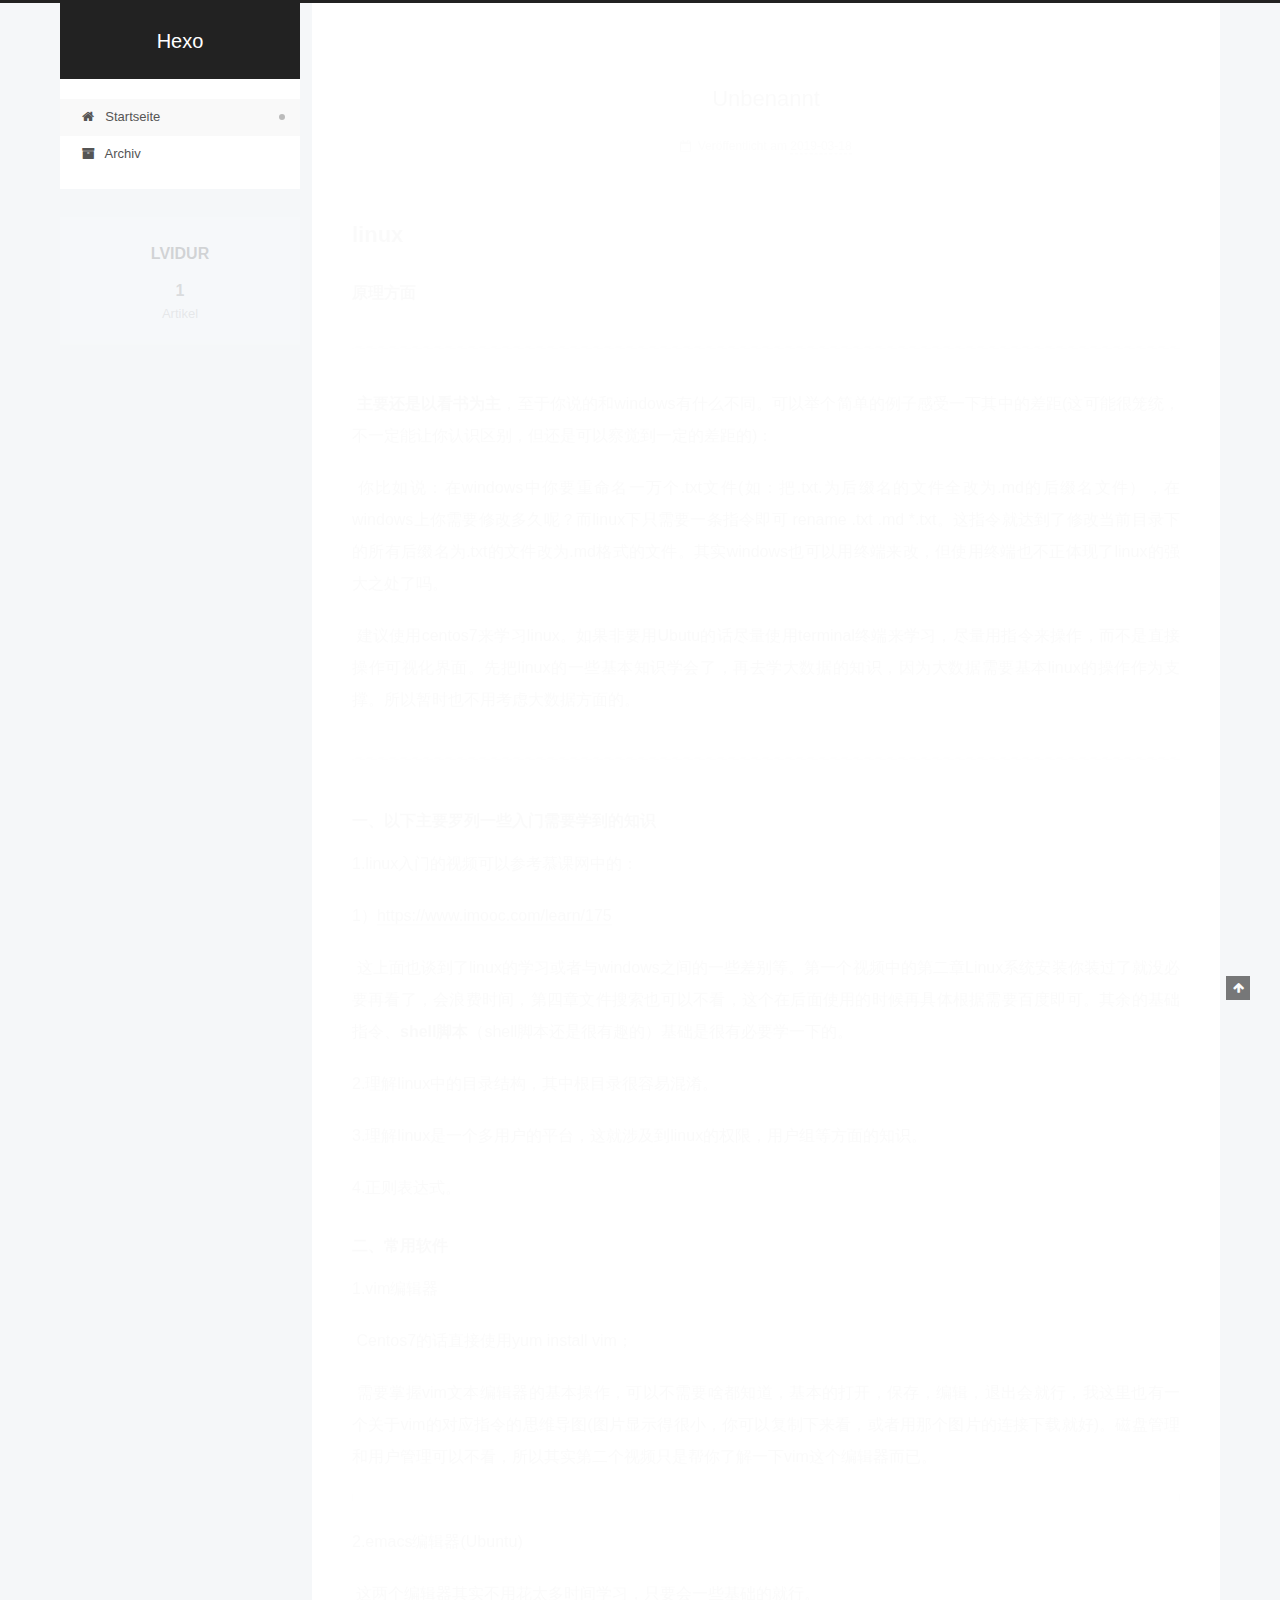
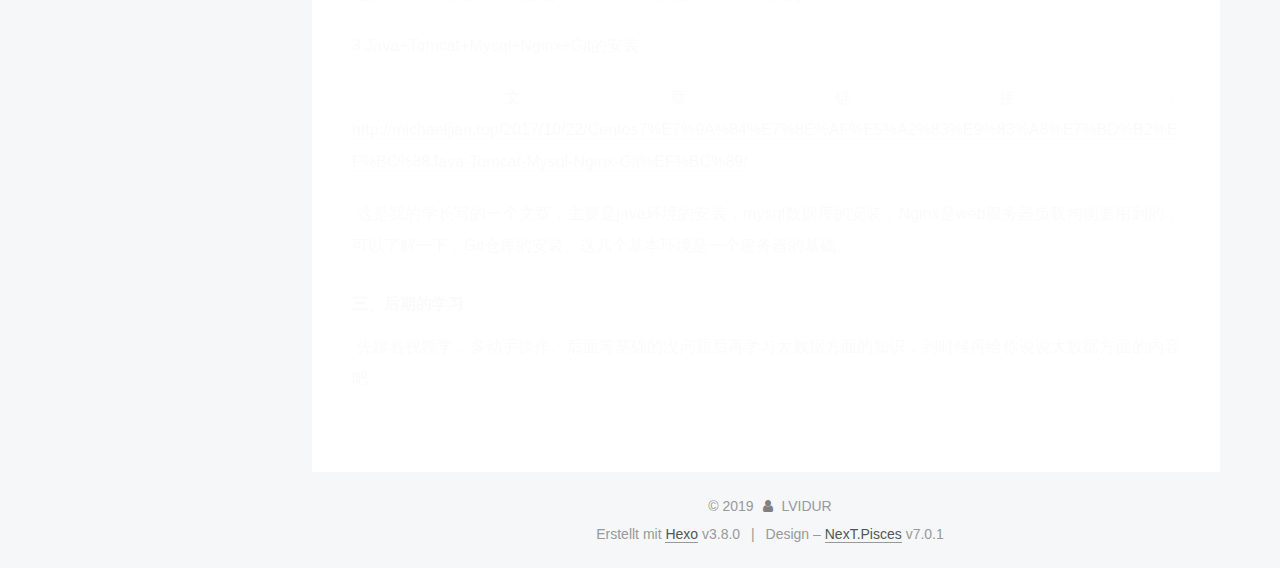
==== commit 14761388: "Site updated: 2019-03-23 09:59:25" ====
--- a/index.html
+++ b/index.html
@@ -188,7 +188,7 @@
   </div>
 
   <div class="site-nav-toggle">
-    <button aria-label="Toggle navigation bar">
+    <button aria-label="Navigationsleiste an/ausschalten">
       <span class="btn-bar"></span>
       <span class="btn-bar"></span>
       <span class="btn-bar"></span>
@@ -216,7 +216,7 @@
 
     
 
-    <a href="/" rel="section"><i class="menu-item-icon fa fa-fw fa-home"></i> <br>Home</a>
+    <a href="/" rel="section"><i class="menu-item-icon fa fa-fw fa-home"></i> <br>Startseite</a>
 
   </li>
         
@@ -233,7 +233,7 @@
 
     
 
-    <a href="/archives/" rel="section"><i class="menu-item-icon fa fa-fw fa-archive"></i> <br>Archives</a>
+    <a href="/archives/" rel="section"><i class="menu-item-icon fa fa-fw fa-archive"></i> <br>Archiv</a>
 
   </li>
 
@@ -285,7 +285,7 @@
   
   
   <div class="post-block">
-    <link itemprop="mainEntityOfPage" href="http://yoursite.com/2019/03/14/我的第一篇博客/">
+    <link itemprop="mainEntityOfPage" href="http://yoursite.com/2019/03/18/如何学linux？/">
 
     <span hidden itemprop="author" itemscope itemtype="http://schema.org/Person">
       <meta itemprop="name" content="LVIDUR">
@@ -305,7 +305,7 @@
           <h1 class="post-title" itemprop="name headline">
                 
                 
-                <a href="/2019/03/14/我的第一篇博客/" class="post-title-link" itemprop="url">我的第一篇博客</a>
+                <a href="/2019/03/18/如何学linux？/" class="post-title-link" itemprop="url">Unbenannt</a>
               
             
           </h1>
@@ -323,32 +323,16 @@
                 <i class="fa fa-calendar-o"></i>
               </span>
               
-                <span class="post-meta-item-text">Posted on</span>
+                <span class="post-meta-item-text">Veröffentlicht am</span>
               
 
               
                 
               
 
-              <time title="Created: 2019-03-14 10:50:05" itemprop="dateCreated datePublished" datetime="2019-03-14T10:50:05+08:00">2019-03-14</time>
-            
-
-            
-              
-
-              
-                
-                <span class="post-meta-divider">|</span>
-                
-
-                <span class="post-meta-item-icon">
-                  <i class="fa fa-calendar-check-o"></i>
-                </span>
-                
-                  <span class="post-meta-item-text">Edited on</span>
-                
-                <time title="Modified: 2019-03-15 15:55:00" itemprop="dateModified" datetime="2019-03-15T15:55:00+08:00">2019-03-15</time>
-              
+              <time title="Erstellt: 2019-03-18 22:17:49" itemprop="dateCreated datePublished" datetime="2019-03-18T22:17:49+08:00">2019-03-18</time>
+            
+
             
           </span>
 
@@ -383,154 +367,27 @@
       
         
           
-            <p>​    本人小白一枚，希望用博客来记录一枚小白的成长历程，既作为督促自己的工具，亦希望能给一些和我一样从什么都不会开始的小伙伴哪怕一丝丝的帮助。</p>
-
-          
-        
-      
-    </div>
-
-    
-
-    
-    
-    
-
-    
-
-    
-      
-    
-    
-
-    
-
-    <footer class="post-footer">
-      
-
-      
-
-      
-
-      
-      
-        <div class="post-eof"></div>
-      
-    </footer>
-  </div>
-  
-  
-  
-  </article>
-
-
-    
-      
-
-  
-
-  
-  
-  
-
-  
-
-  <article class="post post-type-normal" itemscope itemtype="http://schema.org/Article">
-  
-  
-  
-  <div class="post-block">
-    <link itemprop="mainEntityOfPage" href="http://yoursite.com/2019/03/14/hello-world/">
-
-    <span hidden itemprop="author" itemscope itemtype="http://schema.org/Person">
-      <meta itemprop="name" content="LVIDUR">
-      <meta itemprop="description" content>
-      <meta itemprop="image" content="/images/avatar.gif">
-    </span>
-
-    <span hidden itemprop="publisher" itemscope itemtype="http://schema.org/Organization">
-      <meta itemprop="name" content="Hexo">
-    </span>
-
-    
-      <header class="post-header">
-
-        
-        
-          <h1 class="post-title" itemprop="name headline">
-                
-                
-                <a href="/2019/03/14/hello-world/" class="post-title-link" itemprop="url">Hello World</a>
-              
-            
-          </h1>
-        
-
-        <div class="post-meta">
-          <span class="post-time">
-
-            
-            
-            
-
-            
-              <span class="post-meta-item-icon">
-                <i class="fa fa-calendar-o"></i>
-              </span>
-              
-                <span class="post-meta-item-text">Posted on</span>
-              
-
-              
-                
-              
-
-              <time title="Created: 2019-03-14 10:22:59" itemprop="dateCreated datePublished" datetime="2019-03-14T10:22:59+08:00">2019-03-14</time>
-            
-
-            
-          </span>
-
-          
-
-          
-            
-            
-          
-
-          
-          
-
-          
-
-          
-
-          
-
-        </div>
-      </header>
-    
-
-    
-    
-    
-    <div class="post-body" itemprop="articleBody">
-
-      
-      
-
-      
-        
-          
-            <p>Welcome to <a href="https://hexo.io/" target="_blank" rel="noopener">Hexo</a>! This is your very first post. Check <a href="https://hexo.io/docs/" target="_blank" rel="noopener">documentation</a> for more info. If you get any problems when using Hexo, you can find the answer in <a href="https://hexo.io/docs/troubleshooting.html" target="_blank" rel="noopener">troubleshooting</a> or you can ask me on <a href="https://github.com/hexojs/hexo/issues" target="_blank" rel="noopener">GitHub</a>.</p>
-<h2 id="Quick-Start"><a href="#Quick-Start" class="headerlink" title="Quick Start"></a>Quick Start</h2><h3 id="Create-a-new-post"><a href="#Create-a-new-post" class="headerlink" title="Create a new post"></a>Create a new post</h3><figure class="highlight bash"><table><tr><td class="gutter"><pre><span class="line">1</span><br></pre></td><td class="code"><pre><span class="line">$ hexo new <span class="string">"My New Post"</span></span><br></pre></td></tr></table></figure>
-<p>More info: <a href="https://hexo.io/docs/writing.html" target="_blank" rel="noopener">Writing</a></p>
-<h3 id="Run-server"><a href="#Run-server" class="headerlink" title="Run server"></a>Run server</h3><figure class="highlight bash"><table><tr><td class="gutter"><pre><span class="line">1</span><br></pre></td><td class="code"><pre><span class="line">$ hexo server</span><br></pre></td></tr></table></figure>
-<p>More info: <a href="https://hexo.io/docs/server.html" target="_blank" rel="noopener">Server</a></p>
-<h3 id="Generate-static-files"><a href="#Generate-static-files" class="headerlink" title="Generate static files"></a>Generate static files</h3><figure class="highlight bash"><table><tr><td class="gutter"><pre><span class="line">1</span><br></pre></td><td class="code"><pre><span class="line">$ hexo generate</span><br></pre></td></tr></table></figure>
-<p>More info: <a href="https://hexo.io/docs/generating.html" target="_blank" rel="noopener">Generating</a></p>
-<h3 id="Deploy-to-remote-sites"><a href="#Deploy-to-remote-sites" class="headerlink" title="Deploy to remote sites"></a>Deploy to remote sites</h3><figure class="highlight bash"><table><tr><td class="gutter"><pre><span class="line">1</span><br></pre></td><td class="code"><pre><span class="line">$ hexo deploy</span><br></pre></td></tr></table></figure>
-<p>More info: <a href="https://hexo.io/docs/deployment.html" target="_blank" rel="noopener">Deployment</a></p>
+            <h1 id="linux"><a href="#linux" class="headerlink" title="linux"></a>linux</h1><h4 id="原理方面"><a href="#原理方面" class="headerlink" title="原理方面"></a>原理方面</h4><hr>
+<p>​    <strong>主要还是以看书为主</strong>，至于你说的和windows有什么不同。可以举个简单的例子感受一下其中的差距(这可能很笼统，不一定能让你认识区别，但还是可以察觉到一定的差距的)：</p>
+<p>​    你比如说：在windows中你要重命名一万个.txt文件(如：把.txt.为后缀名的文件全改为.md的后缀名文件），在windows上你需要修改多久呢？而linux下只需要一条指令即可 rename  .txt .md *.txt。这指令就达到了修改当前目录下的所有后缀名为.txt的文件改为.md格式的文件。其实windows也可以用终端来改，但使用终端也不正体现了linux的强大之处了吗。</p>
+<p>​    建议使用centos7来学习linux。如果非要用Ubutu的话尽量使用terminal终端来学习，尽量用指令来操作，而不是直接操作可视化界面。先把linux的一些基本知识学会了，再去学大数据的知识，因为大数据需要基本linux的操作作为支撑。所以暂时也不用考虑大数据方面的。</p>
+<hr>
+<h4 id="一、以下主要罗列一些入门需要学到的知识"><a href="#一、以下主要罗列一些入门需要学到的知识" class="headerlink" title="一、以下主要罗列一些入门需要学到的知识"></a>一、以下主要罗列一些入门需要学到的知识</h4><p>1.linux入门的视频可以参考慕课网中的：</p>
+<p>1）<a href="https://www.imooc.com/learn/175" target="_blank" rel="noopener">https://www.imooc.com/learn/175</a></p>
+<p>​    这上面也谈到了linux的学习或者与windows之间的一些差别等。第一个视频中的第二章Linux系统安装你装过了就没必要再看了，会浪费时间，第四章文件搜索也可以不看，这个在后面使用的时候再具体根据需要百度即可。其余的基础指令、<strong>shell脚本</strong>（shell脚本还是很有趣的）基础是很有必要学一下的。</p>
+<p>2.理解linux中的目录结构，其中根目录很容易混淆。</p>
+<p>3.理解linux是一个多用户的平台，这就涉及到linux的权限，用户组等方面的知识。</p>
+<p>4.正则表达式。</p>
+<h4 id="二、常用软件"><a href="#二、常用软件" class="headerlink" title="二、常用软件"></a>二、常用软件</h4><p>1.vim编辑器</p>
+<p>​    Centos7的话直接使用yum install vim；</p>
+<p>​    需要掌握vim文本编辑器的基本操作，可以不需要啥都知道，基本的打开，保存，编辑，退出会就行，我这里也有一个关于vim的对应指令的思维导图(图片显示得很小，你可以复制下来看，或者用那个图片的连接下载就好)。磁盘管理和用户管理可以不看，所以其实第二个视频只是帮你了解一下vim这个编辑器而已。</p>
+<p><img src="http://wx4.sinaimg.cn/large/006fVPCvly1g179swnczkj31800gln59.jpg" alt></p>
+<p>2.emacs编辑器(Ubuntu)</p>
+<p>​    这两个编辑器其实不用花太多时间学习，只要会一些基础的就行。</p>
+<p>3.Java+Tomcat+Mysql+Nginx+Git的安装</p>
+<p>​    文章链接：<a href="http://michaeljian.top/2017/10/22/Centos7%E7%9A%84%E7%8E%AF%E5%A2%83%E9%83%A8%E7%BD%B2%EF%BC%88Java-Tomcat-Mysql-Nginx-Git%EF%BC%89/" target="_blank" rel="noopener">http://michaeljian.top/2017/10/22/Centos7%E7%9A%84%E7%8E%AF%E5%A2%83%E9%83%A8%E7%BD%B2%EF%BC%88Java-Tomcat-Mysql-Nginx-Git%EF%BC%89/</a></p>
+<p>​    这是我的学长写的一个文章，主要是java环境的安装，mysql数据库的安装，Nginx是web服务器负载均衡要用到的，可以了解一下，Git仓库的安装。这几个基本环境是一个服务器的基础。</p>
+<h4 id="三、后期的学习"><a href="#三、后期的学习" class="headerlink" title="三、后期的学习"></a>三、后期的学习</h4><p>​    先跟着视频学，多动手操作。后面等基础的没问题后再学习大数据方面的知识，到时候再给你说说大数据方面的内容吧。</p>
 
           
         
@@ -614,8 +471,8 @@
                 
                   <a href="/archives/">
                 
-                    <span class="site-state-item-count">2</span>
-                    <span class="site-state-item-name">posts</span>
+                    <span class="site-state-item-count">1</span>
+                    <span class="site-state-item-name">Artikel</span>
                   </a>
                 </div>
               
@@ -672,7 +529,7 @@
 </div>
 
 
-  <div class="powered-by">Powered by <a href="https://hexo.io" class="theme-link" rel="noopener" target="_blank">Hexo</a> v3.8.0</div>
+  <div class="powered-by">Erstellt mit  <a href="https://hexo.io" class="theme-link" rel="noopener" target="_blank">Hexo</a> v3.8.0</div>
 
 
 
@@ -680,7 +537,7 @@
 
 
 
-  <div class="theme-info">Theme – <a href="https://theme-next.org" class="theme-link" rel="noopener" target="_blank">NexT.Pisces</a> v7.0.1</div>
+  <div class="theme-info">Design – <a href="https://theme-next.org" class="theme-link" rel="noopener" target="_blank">NexT.Pisces</a> v7.0.1</div>
 
 
 
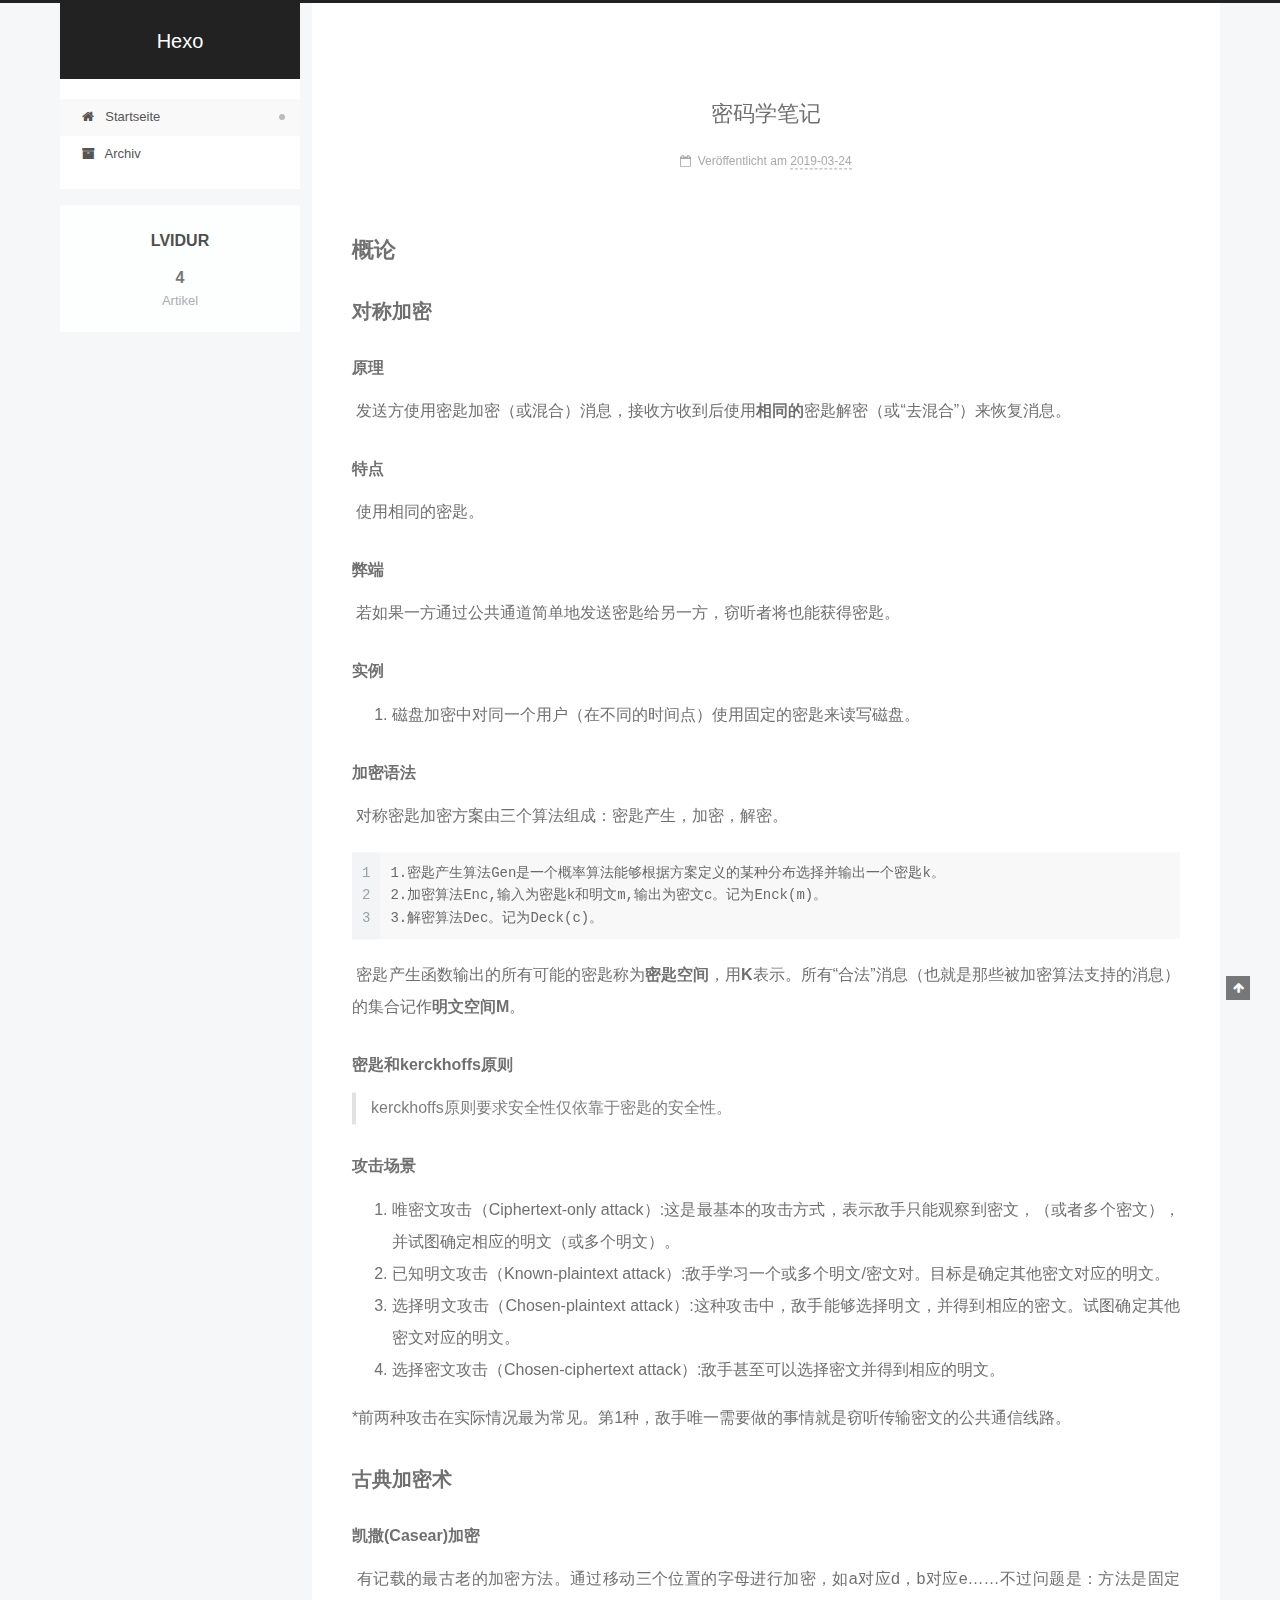
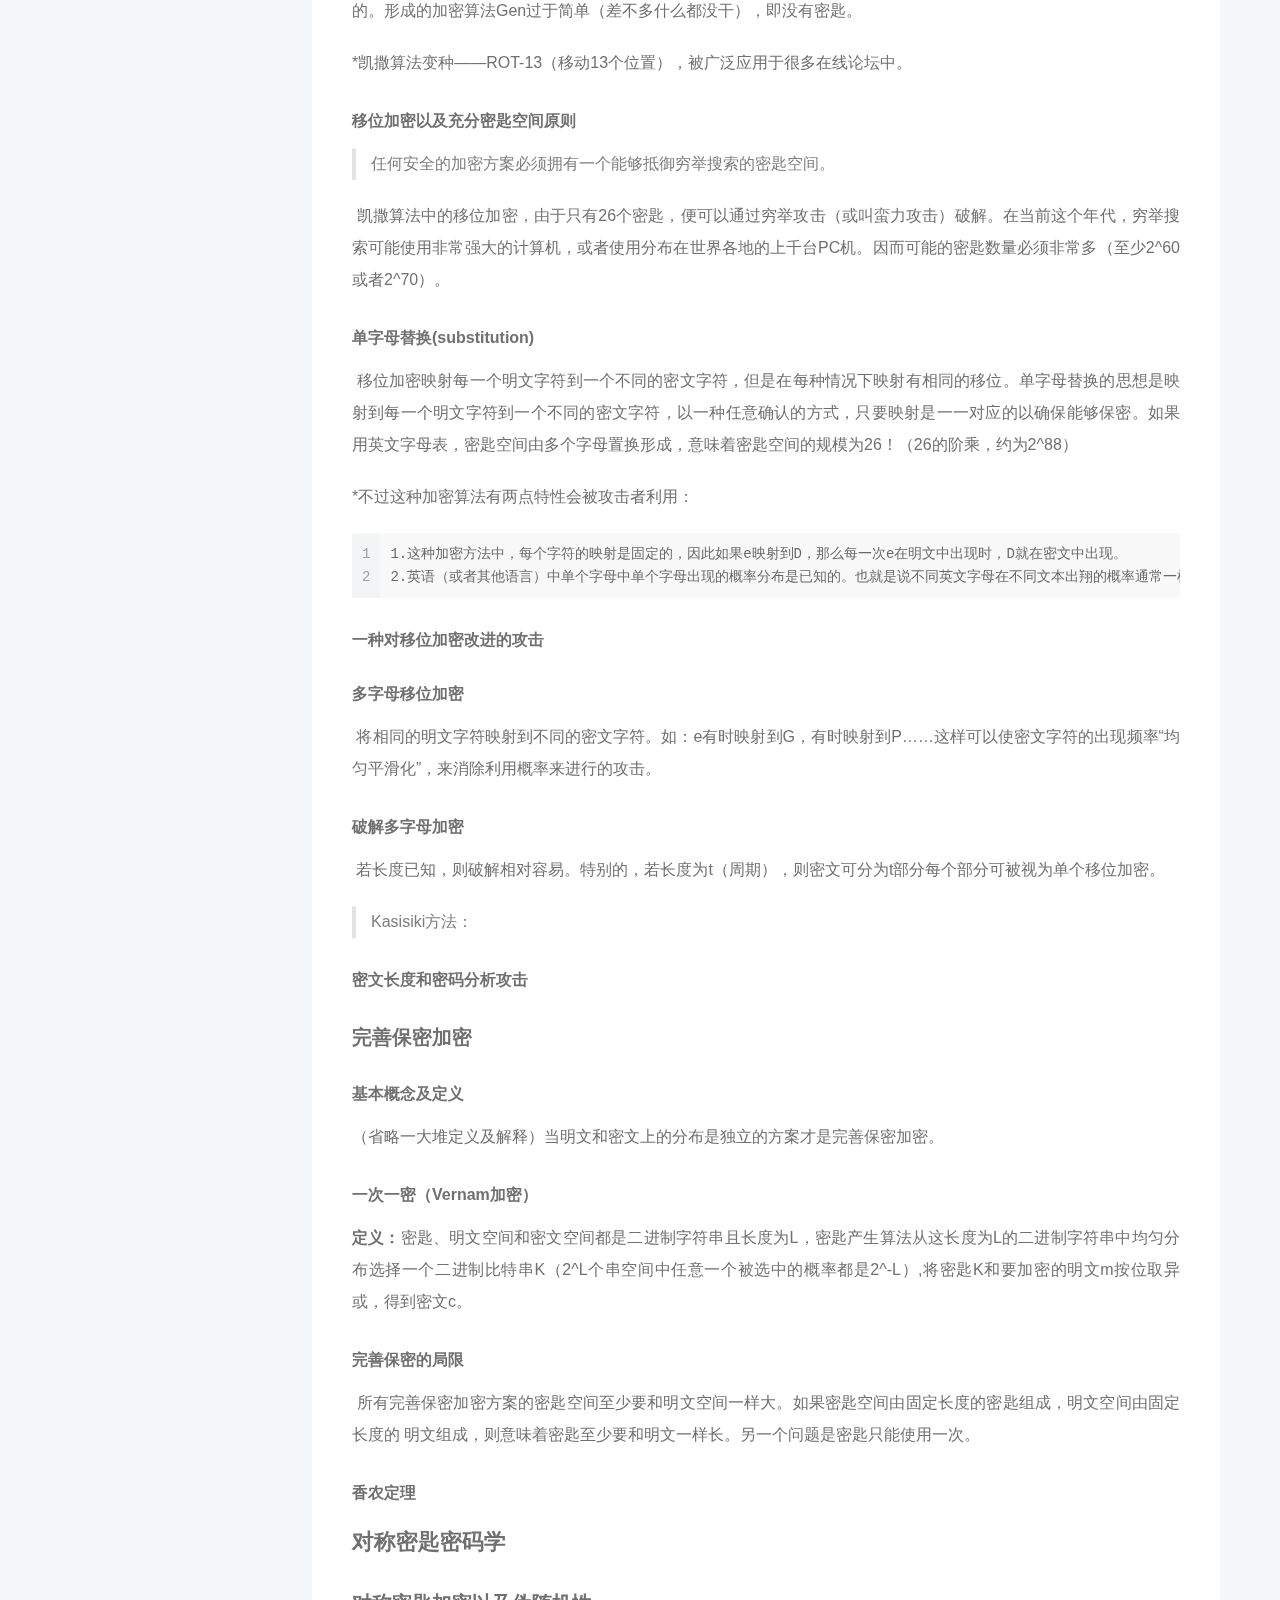
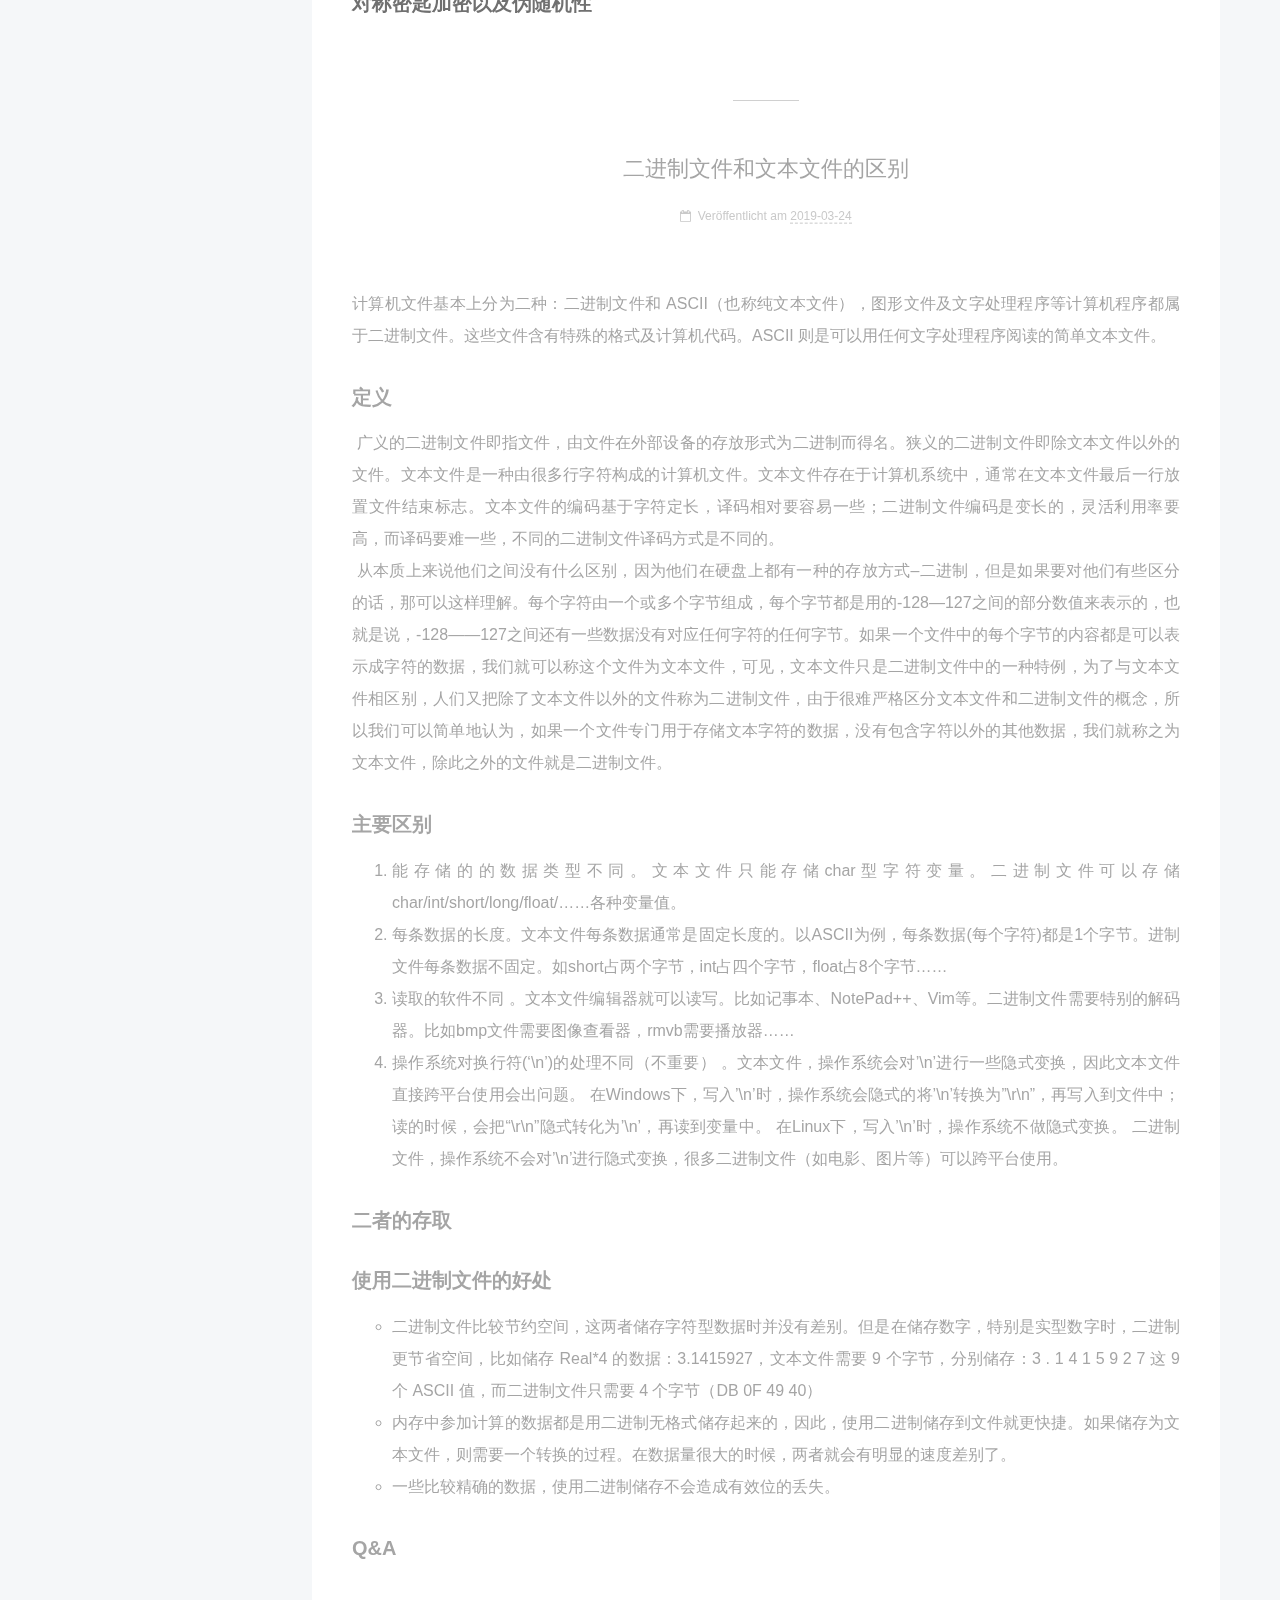
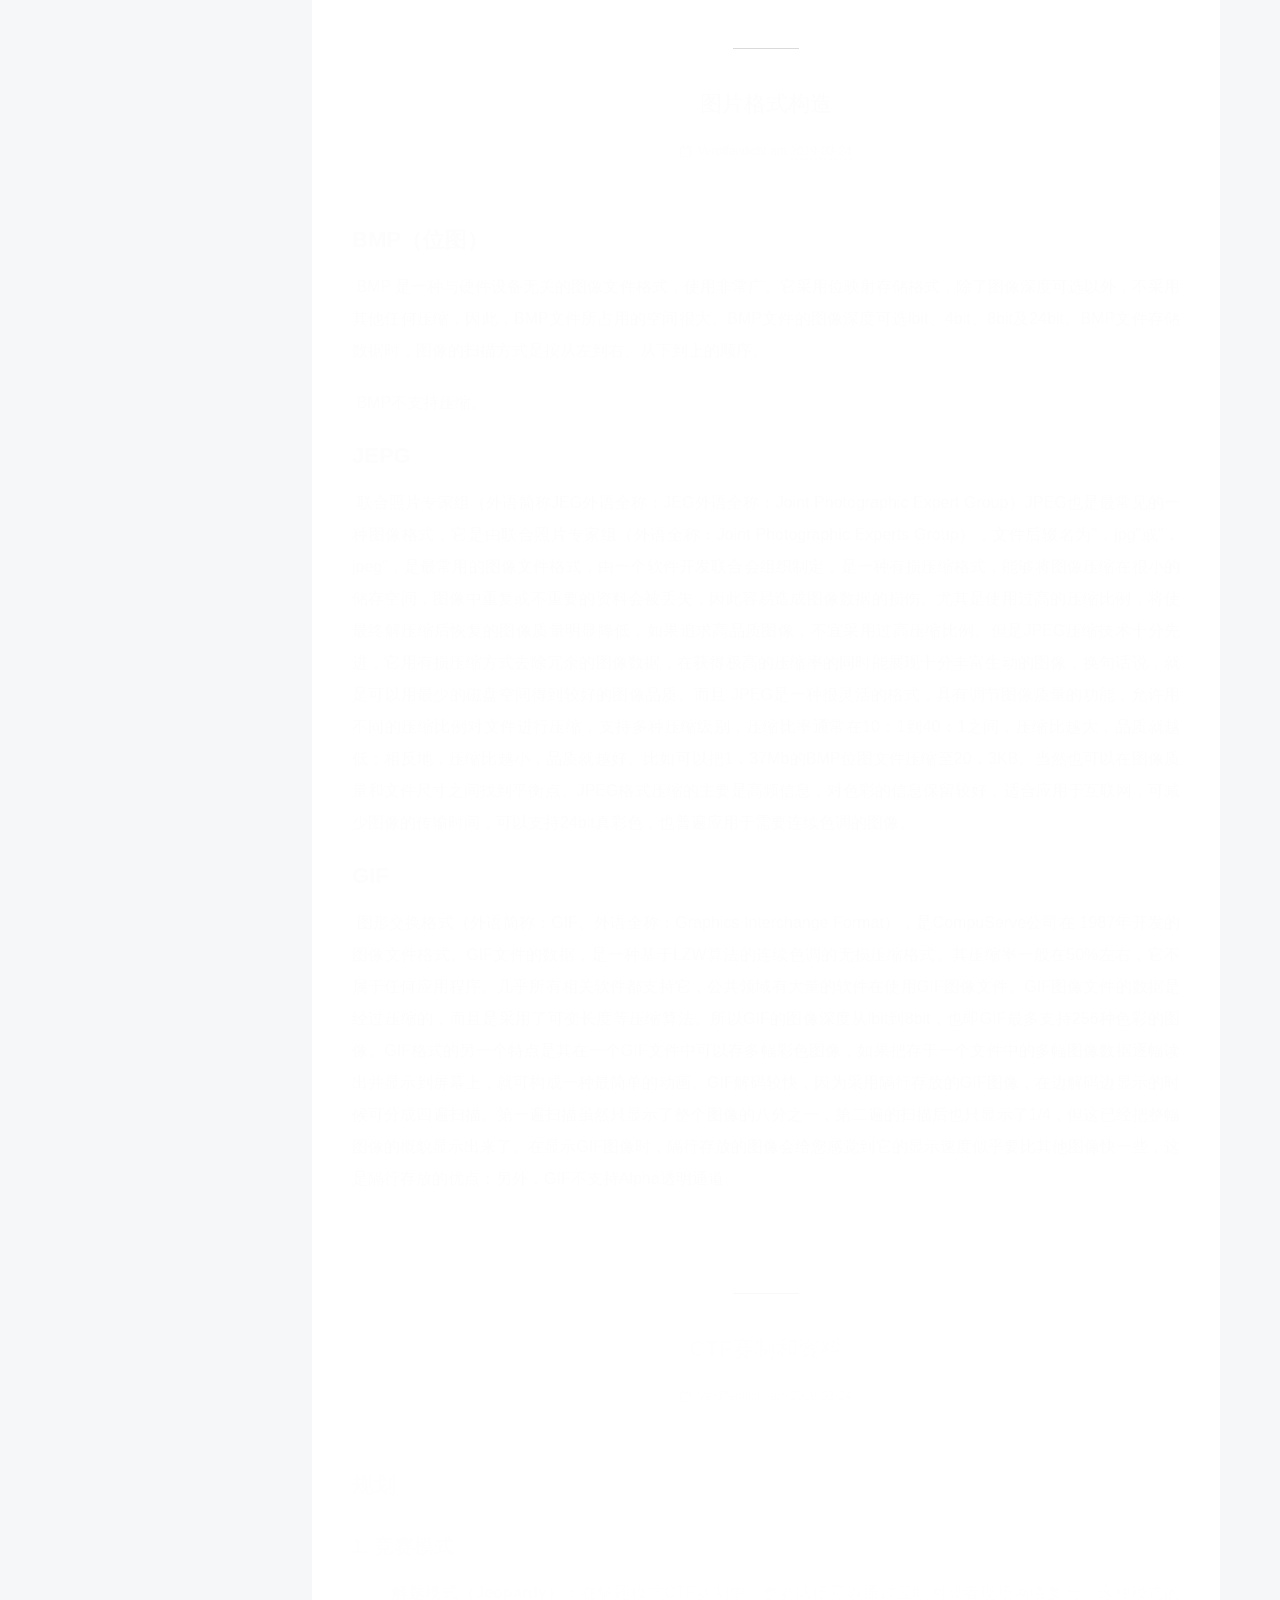
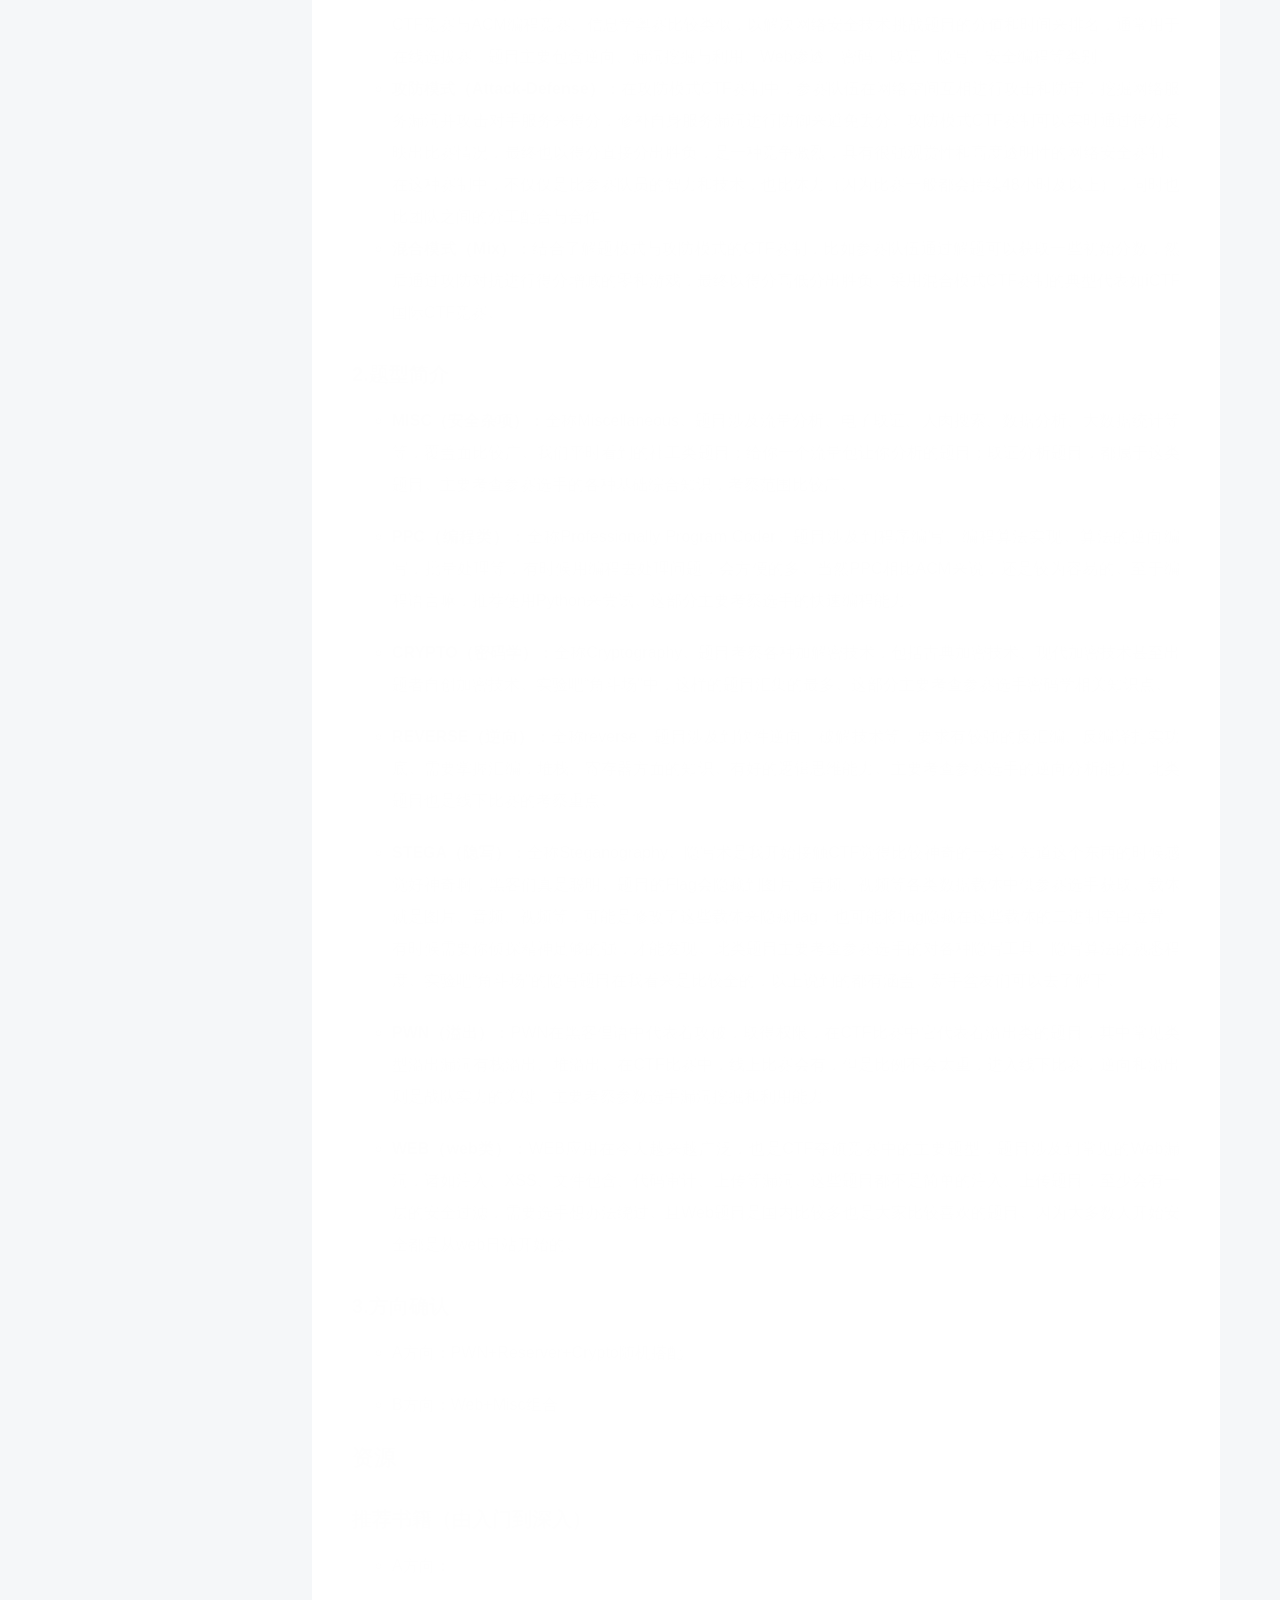
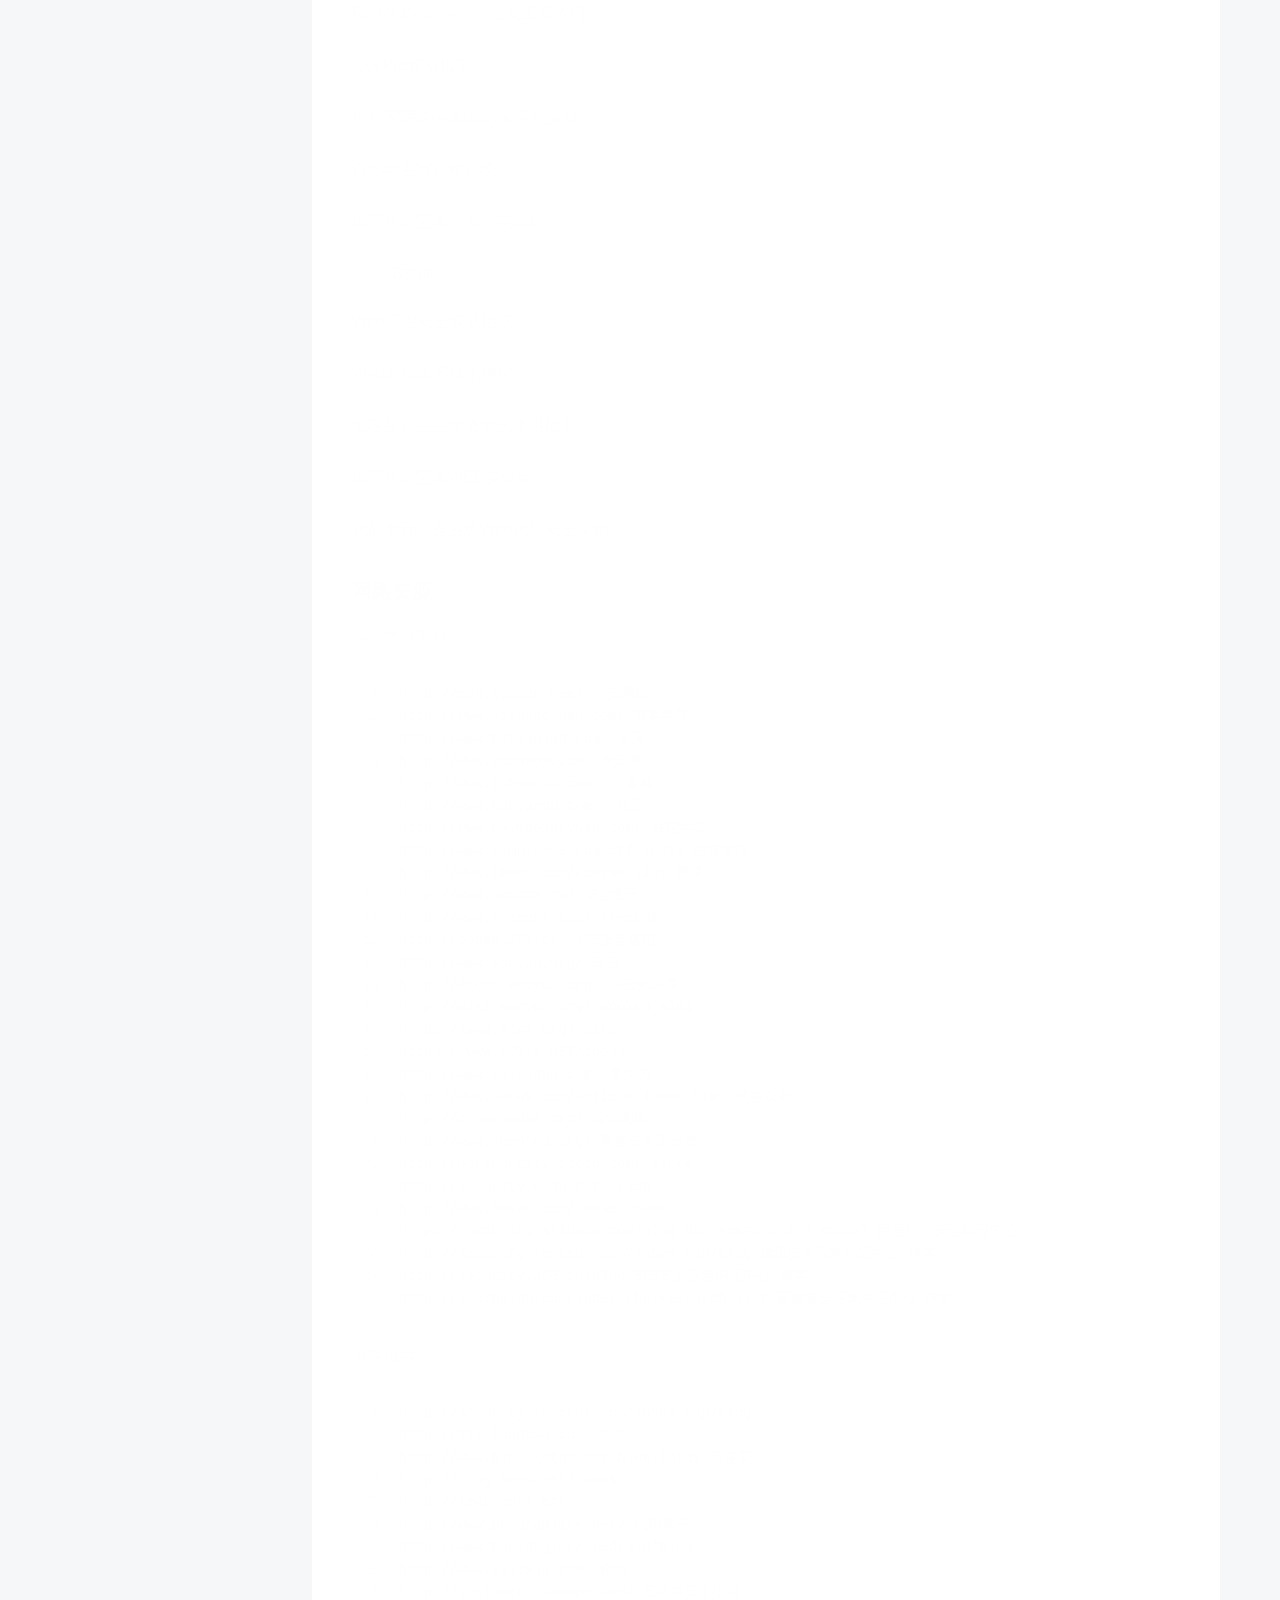
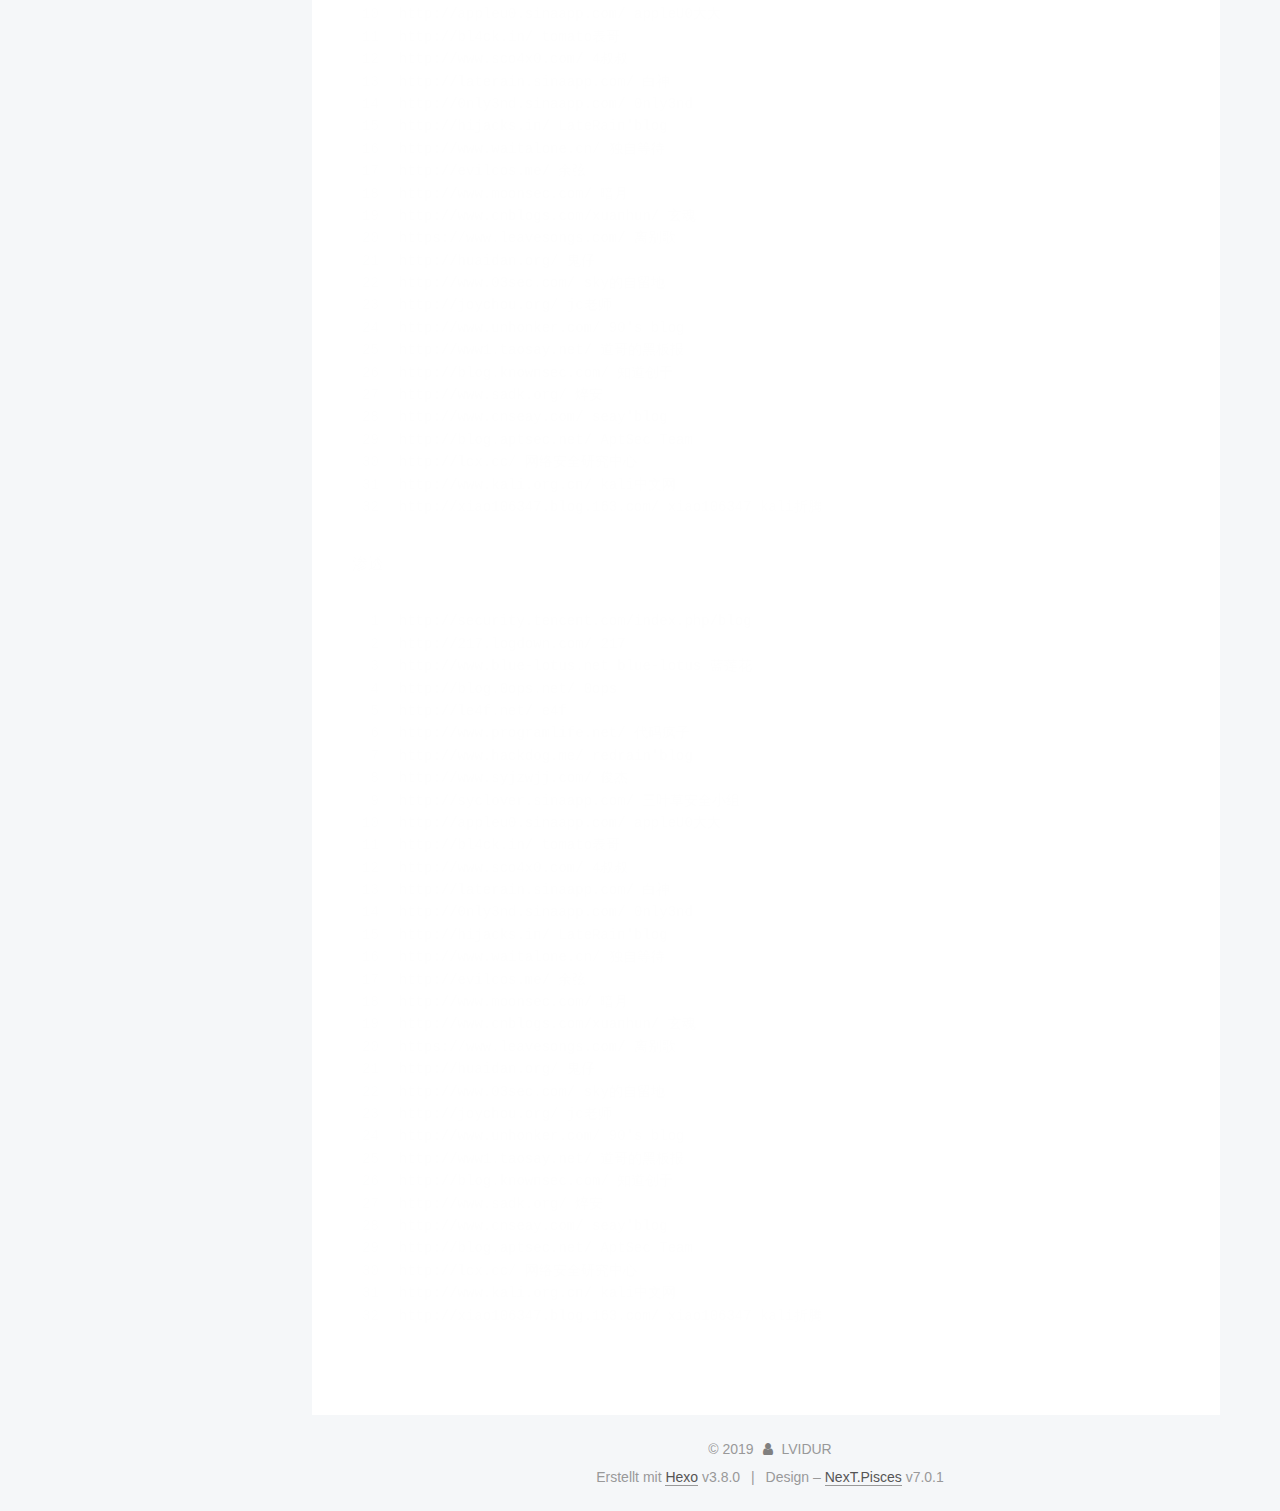
==== commit 867af589: "Site updated: 2019-03-24 17:08:29" ====
--- a/index.html
+++ b/index.html
@@ -285,7 +285,7 @@
   
   
   <div class="post-block">
-    <link itemprop="mainEntityOfPage" href="http://yoursite.com/2019/03/18/如何学linux？/">
+    <link itemprop="mainEntityOfPage" href="http://yoursite.com/2019/03/24/《现代密码学》笔记/">
 
     <span hidden itemprop="author" itemscope itemtype="http://schema.org/Person">
       <meta itemprop="name" content="LVIDUR">
@@ -305,7 +305,7 @@
           <h1 class="post-title" itemprop="name headline">
                 
                 
-                <a href="/2019/03/18/如何学linux？/" class="post-title-link" itemprop="url">Unbenannt</a>
+                <a href="/2019/03/24/《现代密码学》笔记/" class="post-title-link" itemprop="url">密码学笔记</a>
               
             
           </h1>
@@ -330,9 +330,13 @@
                 
               
 
-              <time title="Erstellt: 2019-03-18 22:17:49" itemprop="dateCreated datePublished" datetime="2019-03-18T22:17:49+08:00">2019-03-18</time>
-            
-
+              <time title="Erstellt: 2019-03-24 17:01:12 / Geändert am: 17:08:09" itemprop="dateCreated datePublished" datetime="2019-03-24T17:01:12+08:00">2019-03-24</time>
+            
+
+            
+              
+
+              
             
           </span>
 
@@ -367,27 +371,534 @@
       
         
           
-            <h1 id="linux"><a href="#linux" class="headerlink" title="linux"></a>linux</h1><h4 id="原理方面"><a href="#原理方面" class="headerlink" title="原理方面"></a>原理方面</h4><hr>
-<p>​    <strong>主要还是以看书为主</strong>，至于你说的和windows有什么不同。可以举个简单的例子感受一下其中的差距(这可能很笼统，不一定能让你认识区别，但还是可以察觉到一定的差距的)：</p>
-<p>​    你比如说：在windows中你要重命名一万个.txt文件(如：把.txt.为后缀名的文件全改为.md的后缀名文件），在windows上你需要修改多久呢？而linux下只需要一条指令即可 rename  .txt .md *.txt。这指令就达到了修改当前目录下的所有后缀名为.txt的文件改为.md格式的文件。其实windows也可以用终端来改，但使用终端也不正体现了linux的强大之处了吗。</p>
-<p>​    建议使用centos7来学习linux。如果非要用Ubutu的话尽量使用terminal终端来学习，尽量用指令来操作，而不是直接操作可视化界面。先把linux的一些基本知识学会了，再去学大数据的知识，因为大数据需要基本linux的操作作为支撑。所以暂时也不用考虑大数据方面的。</p>
-<hr>
-<h4 id="一、以下主要罗列一些入门需要学到的知识"><a href="#一、以下主要罗列一些入门需要学到的知识" class="headerlink" title="一、以下主要罗列一些入门需要学到的知识"></a>一、以下主要罗列一些入门需要学到的知识</h4><p>1.linux入门的视频可以参考慕课网中的：</p>
-<p>1）<a href="https://www.imooc.com/learn/175" target="_blank" rel="noopener">https://www.imooc.com/learn/175</a></p>
-<p>​    这上面也谈到了linux的学习或者与windows之间的一些差别等。第一个视频中的第二章Linux系统安装你装过了就没必要再看了，会浪费时间，第四章文件搜索也可以不看，这个在后面使用的时候再具体根据需要百度即可。其余的基础指令、<strong>shell脚本</strong>（shell脚本还是很有趣的）基础是很有必要学一下的。</p>
-<p>2.理解linux中的目录结构，其中根目录很容易混淆。</p>
-<p>3.理解linux是一个多用户的平台，这就涉及到linux的权限，用户组等方面的知识。</p>
-<p>4.正则表达式。</p>
-<h4 id="二、常用软件"><a href="#二、常用软件" class="headerlink" title="二、常用软件"></a>二、常用软件</h4><p>1.vim编辑器</p>
-<p>​    Centos7的话直接使用yum install vim；</p>
-<p>​    需要掌握vim文本编辑器的基本操作，可以不需要啥都知道，基本的打开，保存，编辑，退出会就行，我这里也有一个关于vim的对应指令的思维导图(图片显示得很小，你可以复制下来看，或者用那个图片的连接下载就好)。磁盘管理和用户管理可以不看，所以其实第二个视频只是帮你了解一下vim这个编辑器而已。</p>
-<p><img src="http://wx4.sinaimg.cn/large/006fVPCvly1g179swnczkj31800gln59.jpg" alt></p>
-<p>2.emacs编辑器(Ubuntu)</p>
-<p>​    这两个编辑器其实不用花太多时间学习，只要会一些基础的就行。</p>
-<p>3.Java+Tomcat+Mysql+Nginx+Git的安装</p>
-<p>​    文章链接：<a href="http://michaeljian.top/2017/10/22/Centos7%E7%9A%84%E7%8E%AF%E5%A2%83%E9%83%A8%E7%BD%B2%EF%BC%88Java-Tomcat-Mysql-Nginx-Git%EF%BC%89/" target="_blank" rel="noopener">http://michaeljian.top/2017/10/22/Centos7%E7%9A%84%E7%8E%AF%E5%A2%83%E9%83%A8%E7%BD%B2%EF%BC%88Java-Tomcat-Mysql-Nginx-Git%EF%BC%89/</a></p>
-<p>​    这是我的学长写的一个文章，主要是java环境的安装，mysql数据库的安装，Nginx是web服务器负载均衡要用到的，可以了解一下，Git仓库的安装。这几个基本环境是一个服务器的基础。</p>
-<h4 id="三、后期的学习"><a href="#三、后期的学习" class="headerlink" title="三、后期的学习"></a>三、后期的学习</h4><p>​    先跟着视频学，多动手操作。后面等基础的没问题后再学习大数据方面的知识，到时候再给你说说大数据方面的内容吧。</p>
+            <h1 id="概论"><a href="#概论" class="headerlink" title="概论"></a>概论</h1><h2 id="对称加密"><a href="#对称加密" class="headerlink" title="对称加密"></a>对称加密</h2><h4 id="原理"><a href="#原理" class="headerlink" title="原理"></a>原理</h4><p>​    发送方使用密匙加密（或混合）消息，接收方收到后使用<strong>相同的</strong>密匙解密（或“去混合”）来恢复消息。</p>
+<h4 id="特点"><a href="#特点" class="headerlink" title="特点"></a>特点</h4><p>​    使用相同的密匙。</p>
+<h4 id="弊端"><a href="#弊端" class="headerlink" title="弊端"></a>弊端</h4><p>​    若如果一方通过公共通道简单地发送密匙给另一方，窃听者将也能获得密匙。</p>
+<h4 id="实例"><a href="#实例" class="headerlink" title="实例"></a>实例</h4><ol>
+<li>磁盘加密中对同一个用户（在不同的时间点）使用固定的密匙来读写磁盘。</li>
+</ol>
+<h4 id="加密语法"><a href="#加密语法" class="headerlink" title="加密语法"></a>加密语法</h4><p>​    对称密匙加密方案由三个算法组成：密匙产生，加密，解密。</p>
+<figure class="highlight plain"><table><tr><td class="gutter"><pre><span class="line">1</span><br><span class="line">2</span><br><span class="line">3</span><br></pre></td><td class="code"><pre><span class="line">1.密匙产生算法Gen是一个概率算法能够根据方案定义的某种分布选择并输出一个密匙k。</span><br><span class="line">2.加密算法Enc,输入为密匙k和明文m,输出为密文c。记为Enck(m)。</span><br><span class="line">3.解密算法Dec。记为Deck(c)。</span><br></pre></td></tr></table></figure>
+<p>​    密匙产生函数输出的所有可能的密匙称为<strong>密匙空间</strong>，用<strong>K</strong>表示。所有“合法”消息（也就是那些被加密算法支持的消息）的集合记作<strong>明文空间M</strong>。</p>
+<h4 id="密匙和kerckhoffs原则"><a href="#密匙和kerckhoffs原则" class="headerlink" title="密匙和kerckhoffs原则"></a>密匙和kerckhoffs原则</h4><blockquote>
+<p>kerckhoffs原则要求安全性仅依靠于密匙的安全性。</p>
+</blockquote>
+<h4 id="攻击场景"><a href="#攻击场景" class="headerlink" title="攻击场景"></a>攻击场景</h4><ol>
+<li>唯密文攻击（Ciphertext-only attack）:这是最基本的攻击方式，表示敌手只能观察到密文，（或者多个密文），并试图确定相应的明文（或多个明文）。</li>
+<li>已知明文攻击（Known-plaintext attack）:敌手学习一个或多个明文/密文对。目标是确定其他密文对应的明文。</li>
+<li>选择明文攻击（Chosen-plaintext attack）:这种攻击中，敌手能够选择明文，并得到相应的密文。试图确定其他密文对应的明文。</li>
+<li>选择密文攻击（Chosen-ciphertext attack）:敌手甚至可以选择密文并得到相应的明文。</li>
+</ol>
+<p>*前两种攻击在实际情况最为常见。第1种，敌手唯一需要做的事情就是窃听传输密文的公共通信线路。</p>
+<h2 id="古典加密术"><a href="#古典加密术" class="headerlink" title="古典加密术"></a>古典加密术</h2><h4 id="凯撒-Casear-加密"><a href="#凯撒-Casear-加密" class="headerlink" title="凯撒(Casear)加密"></a>凯撒(Casear)加密</h4><p>​    有记载的最古老的加密方法。通过移动三个位置的字母进行加密，如a对应d，b对应e……不过问题是：方法是固定的。形成的加密算法Gen过于简单（差不多什么都没干），即没有密匙。</p>
+<p>*凯撒算法变种——ROT-13（移动13个位置），被广泛应用于很多在线论坛中。</p>
+<h4 id="移位加密以及充分密匙空间原则"><a href="#移位加密以及充分密匙空间原则" class="headerlink" title="移位加密以及充分密匙空间原则"></a>移位加密以及充分密匙空间原则</h4><blockquote>
+<p>任何安全的加密方案必须拥有一个能够抵御穷举搜索的密匙空间。</p>
+</blockquote>
+<p>​    凯撒算法中的移位加密，由于只有26个密匙，便可以通过穷举攻击（或叫蛮力攻击）破解。在当前这个年代，穷举搜索可能使用非常强大的计算机，或者使用分布在世界各地的上千台PC机。因而可能的密匙数量必须非常多（至少2^60或者2^70）。</p>
+<h4 id="单字母替换-substitution"><a href="#单字母替换-substitution" class="headerlink" title="单字母替换(substitution)"></a>单字母替换(substitution)</h4><p>​    移位加密映射每一个明文字符到一个不同的密文字符，但是在每种情况下映射有相同的移位。单字母替换的思想是映射到每一个明文字符到一个不同的密文字符，以一种任意确认的方式，只要映射是一一对应的以确保能够保密。如果用英文字母表，密匙空间由多个字母置换形成，意味着密匙空间的规模为26！（26的阶乘，约为2^88）</p>
+<p>*不过这种加密算法有两点特性会被攻击者利用：</p>
+<figure class="highlight plain"><table><tr><td class="gutter"><pre><span class="line">1</span><br><span class="line">2</span><br></pre></td><td class="code"><pre><span class="line">1.这种加密方法中，每个字符的映射是固定的，因此如果e映射到D，那么每一次e在明文中出现时，D就在密文中出现。</span><br><span class="line">2.英语（或者其他语言）中单个字母中单个字母出现的概率分布是已知的。也就是说不同英文字母在不同文本出翔的概率通常一样。当然，文本越长，越接近平均值。</span><br></pre></td></tr></table></figure>
+<h4 id="一种对移位加密改进的攻击"><a href="#一种对移位加密改进的攻击" class="headerlink" title="一种对移位加密改进的攻击"></a>一种对移位加密改进的攻击</h4><h4 id="多字母移位加密"><a href="#多字母移位加密" class="headerlink" title="多字母移位加密"></a>多字母移位加密</h4><p>​    将相同的明文字符映射到不同的密文字符。如：e有时映射到G，有时映射到P……这样可以使密文字符的出现频率“均匀平滑化”，来消除利用概率来进行的攻击。</p>
+<h4 id="破解多字母加密"><a href="#破解多字母加密" class="headerlink" title="破解多字母加密"></a>破解多字母加密</h4><p>​    若长度已知，则破解相对容易。特别的，若长度为t（周期），则密文可分为t部分每个部分可被视为单个移位加密。</p>
+<blockquote>
+<p>Kasisiki方法：</p>
+</blockquote>
+<h4 id="密文长度和密码分析攻击"><a href="#密文长度和密码分析攻击" class="headerlink" title="密文长度和密码分析攻击"></a>密文长度和密码分析攻击</h4><h2 id="完善保密加密"><a href="#完善保密加密" class="headerlink" title="完善保密加密"></a>完善保密加密</h2><h4 id="基本概念及定义"><a href="#基本概念及定义" class="headerlink" title="基本概念及定义"></a>基本概念及定义</h4><p>（省略一大堆定义及解释）当明文和密文上的分布是独立的方案才是完善保密加密。</p>
+<h4 id="一次一密（Vernam加密）"><a href="#一次一密（Vernam加密）" class="headerlink" title="一次一密（Vernam加密）"></a>一次一密（Vernam加密）</h4><p><strong>定义：</strong>密匙、明文空间和密文空间都是二进制字符串且长度为L，密匙产生算法从这长度为L的二进制字符串中均匀分布选择一个二进制比特串K（2^L个串空间中任意一个被选中的概率都是2^-L）,将密匙K和要加密的明文m按位取异或，得到密文c。</p>
+<h4 id="完善保密的局限"><a href="#完善保密的局限" class="headerlink" title="完善保密的局限"></a>完善保密的局限</h4><p>​    所有完善保密加密方案的密匙空间至少要和明文空间一样大。如果密匙空间由固定长度的密匙组成，明文空间由固定长度的 明文组成，则意味着密匙至少要和明文一样长。另一个问题是密匙只能使用一次。</p>
+<h4 id="香农定理"><a href="#香农定理" class="headerlink" title="香农定理"></a>香农定理</h4><h1 id="对称密匙密码学"><a href="#对称密匙密码学" class="headerlink" title="对称密匙密码学"></a>对称密匙密码学</h1><h2 id="对称密匙加密以及伪随机性"><a href="#对称密匙加密以及伪随机性" class="headerlink" title="对称密匙加密以及伪随机性"></a>对称密匙加密以及伪随机性</h2>
+          
+        
+      
+    </div>
+
+    
+
+    
+    
+    
+
+    
+
+    
+      
+    
+    
+
+    
+
+    <footer class="post-footer">
+      
+
+      
+
+      
+
+      
+      
+        <div class="post-eof"></div>
+      
+    </footer>
+  </div>
+  
+  
+  
+  </article>
+
+
+    
+      
+
+  
+
+  
+  
+  
+
+  
+
+  <article class="post post-type-normal" itemscope itemtype="http://schema.org/Article">
+  
+  
+  
+  <div class="post-block">
+    <link itemprop="mainEntityOfPage" href="http://yoursite.com/2019/03/24/二进制文件与(ASCII)文本文件的区别/">
+
+    <span hidden itemprop="author" itemscope itemtype="http://schema.org/Person">
+      <meta itemprop="name" content="LVIDUR">
+      <meta itemprop="description" content>
+      <meta itemprop="image" content="/images/avatar.gif">
+    </span>
+
+    <span hidden itemprop="publisher" itemscope itemtype="http://schema.org/Organization">
+      <meta itemprop="name" content="Hexo">
+    </span>
+
+    
+      <header class="post-header">
+
+        
+        
+          <h1 class="post-title" itemprop="name headline">
+                
+                
+                <a href="/2019/03/24/二进制文件与(ASCII)文本文件的区别/" class="post-title-link" itemprop="url">二进制文件和文本文件的区别</a>
+              
+            
+          </h1>
+        
+
+        <div class="post-meta">
+          <span class="post-time">
+
+            
+            
+            
+
+            
+              <span class="post-meta-item-icon">
+                <i class="fa fa-calendar-o"></i>
+              </span>
+              
+                <span class="post-meta-item-text">Veröffentlicht am</span>
+              
+
+              
+                
+              
+
+              <time title="Erstellt: 2019-03-24 17:01:12 / Geändert am: 17:02:31" itemprop="dateCreated datePublished" datetime="2019-03-24T17:01:12+08:00">2019-03-24</time>
+            
+
+            
+              
+
+              
+            
+          </span>
+
+          
+
+          
+            
+            
+          
+
+          
+          
+
+          
+
+          
+
+          
+
+        </div>
+      </header>
+    
+
+    
+    
+    
+    <div class="post-body" itemprop="articleBody">
+
+      
+      
+
+      
+        
+          
+            <p>计算机文件基本上分为二种：二进制文件和 ASCII（也称纯文本文件），图形文件及文字处理程序等计算机程序都属于二进制文件。这些文件含有特殊的格式及计算机代码。ASCII 则是可以用任何文字处理程序阅读的简单文本文件。</p>
+<h2 id="定义"><a href="#定义" class="headerlink" title="定义"></a>定义</h2><p>​    广义的二进制文件即指文件，由文件在外部设备的存放形式为二进制而得名。狭义的二进制文件即除文本文件以外的文件。文本文件是一种由很多行字符构成的计算机文件。文本文件存在于计算机系统中，通常在文本文件最后一行放置文件结束标志。文本文件的编码基于字符定长，译码相对要容易一些；二进制文件编码是变长的，灵活利用率要高，而译码要难一些，不同的二进制文件译码方式是不同的。<br>​    从本质上来说他们之间没有什么区别，因为他们在硬盘上都有一种的存放方式–二进制，但是如果要对他们有些区分的话，那可以这样理解。每个字符由一个或多个字节组成，每个字节都是用的-128—127之间的部分数值来表示的，也就是说，-128——127之间还有一些数据没有对应任何字符的任何字节。如果一个文件中的每个字节的内容都是可以表示成字符的数据，我们就可以称这个文件为文本文件，可见，文本文件只是二进制文件中的一种特例，为了与文本文件相区别，人们又把除了文本文件以外的文件称为二进制文件，由于很难严格区分文本文件和二进制文件的概念，所以我们可以简单地认为，如果一个文件专门用于存储文本字符的数据，没有包含字符以外的其他数据，我们就称之为文本文件，除此之外的文件就是二进制文件。</p>
+<h2 id="主要区别"><a href="#主要区别" class="headerlink" title="主要区别"></a>主要区别</h2><ol>
+<li>能存储的的数据类型不同。文本文件只能存储char型字符变量。二进制文件可以存储char/int/short/long/float/……各种变量值。</li>
+<li>每条数据的长度。文本文件每条数据通常是固定长度的。以ASCII为例，每条数据(每个字符)都是1个字节。进制文件每条数据不固定。如short占两个字节，int占四个字节，float占8个字节……</li>
+<li>读取的软件不同 。文本文件编辑器就可以读写。比如记事本、NotePad++、Vim等。二进制文件需要特别的解码器。比如bmp文件需要图像查看器，rmvb需要播放器……</li>
+<li>操作系统对换行符(‘\n’)的处理不同（不重要） 。文本文件，操作系统会对’\n’进行一些隐式变换，因此文本文件直接跨平台使用会出问题。 在Windows下，写入’\n’时，操作系统会隐式的将’\n’转换为”\r\n”，再写入到文件中；读的时候，会把“\r\n”隐式转化为’\n’，再读到变量中。 在Linux下，写入’\n’时，操作系统不做隐式变换。 二进制文件，操作系统不会对’\n’进行隐式变换，很多二进制文件（如电影、图片等）可以跨平台使用。</li>
+</ol>
+<h2 id="二者的存取"><a href="#二者的存取" class="headerlink" title="二者的存取"></a>二者的存取</h2><h2 id="使用二进制文件的好处"><a href="#使用二进制文件的好处" class="headerlink" title="使用二进制文件的好处"></a>使用二进制文件的好处</h2><ul>
+<li>二进制文件比较节约空间，这两者储存字符型数据时并没有差别。但是在储存数字，特别是实型数字时，二进制更节省空间，比如储存 Real*4 的数据：3.1415927，文本文件需要 9 个字节，分别储存：3 . 1 4 1 5 9 2 7 这 9 个 ASCII 值，而二进制文件只需要 4 个字节（DB 0F 49 40）</li>
+<li>内存中参加计算的数据都是用二进制无格式储存起来的，因此，使用二进制储存到文件就更快捷。如果储存为文本文件，则需要一个转换的过程。在数据量很大的时候，两者就会有明显的速度差别了。</li>
+<li>一些比较精确的数据，使用二进制储存不会造成有效位的丢失。</li>
+</ul>
+<h2 id="Q-amp-A"><a href="#Q-amp-A" class="headerlink" title="Q&amp;A"></a>Q&amp;A</h2>
+          
+        
+      
+    </div>
+
+    
+
+    
+    
+    
+
+    
+
+    
+      
+    
+    
+
+    
+
+    <footer class="post-footer">
+      
+
+      
+
+      
+
+      
+      
+        <div class="post-eof"></div>
+      
+    </footer>
+  </div>
+  
+  
+  
+  </article>
+
+
+    
+      
+
+  
+
+  
+  
+  
+
+  
+
+  <article class="post post-type-normal" itemscope itemtype="http://schema.org/Article">
+  
+  
+  
+  <div class="post-block">
+    <link itemprop="mainEntityOfPage" href="http://yoursite.com/2019/03/24/隐写术原理（一）——图片格式和构造/">
+
+    <span hidden itemprop="author" itemscope itemtype="http://schema.org/Person">
+      <meta itemprop="name" content="LVIDUR">
+      <meta itemprop="description" content>
+      <meta itemprop="image" content="/images/avatar.gif">
+    </span>
+
+    <span hidden itemprop="publisher" itemscope itemtype="http://schema.org/Organization">
+      <meta itemprop="name" content="Hexo">
+    </span>
+
+    
+      <header class="post-header">
+
+        
+        
+          <h1 class="post-title" itemprop="name headline">
+                
+                
+                <a href="/2019/03/24/隐写术原理（一）——图片格式和构造/" class="post-title-link" itemprop="url">图片格式构造</a>
+              
+            
+          </h1>
+        
+
+        <div class="post-meta">
+          <span class="post-time">
+
+            
+            
+            
+
+            
+              <span class="post-meta-item-icon">
+                <i class="fa fa-calendar-o"></i>
+              </span>
+              
+                <span class="post-meta-item-text">Veröffentlicht am</span>
+              
+
+              
+                
+              
+
+              <time title="Erstellt: 2019-03-24 17:01:12 / Geändert am: 17:07:33" itemprop="dateCreated datePublished" datetime="2019-03-24T17:01:12+08:00">2019-03-24</time>
+            
+
+            
+              
+
+              
+            
+          </span>
+
+          
+
+          
+            
+            
+          
+
+          
+          
+
+          
+
+          
+
+          
+
+        </div>
+      </header>
+    
+
+    
+    
+    
+    <div class="post-body" itemprop="articleBody">
+
+      
+      
+
+      
+        
+          
+            <h1 id="BMP（位图）"><a href="#BMP（位图）" class="headerlink" title="BMP（位图）"></a>BMP（位图）</h1><p>​    BMP 是一种与硬件设备无关的图像文件格式，使用非常广。它采用位映射存储格式，除了图像深度可选以外，不采用其他任何压缩，因此，BMP文件所占用的空间很大。BMP文件的图像深度可选lbit、4bit、8bit及24bit。BMP文件存储数据时，图像的扫描方式是按从左到右、从下到上的顺序。</p>
+<p>​    BMP不支持压缩。</p>
+<h1 id="JEPG"><a href="#JEPG" class="headerlink" title="JEPG"></a>JEPG</h1><p>​    联合照片专家组（外语简称JEG外语全称：JEG外语全称：Joint Photographic Expert Group）JPEG也是最常见的一种图像格式，它是由联合照片专家组（外语全称：Joint Photographic Experts Group），文件后辍名为”．jpg”或”．jpeg”，是最常用的图像文件格式，由一个软件开发联合会组织制定，是一种有损压缩格式，能够将图像压缩在很小的储存空间，图像中重复或不重要的资料会被丢失，因此容易造成图像数据的损伤。尤其是使用过高的压缩比例，将使最终解压缩后恢复的图像质量明显降低，如果追求高品质图像，不宜采用过高压缩比例。但是JPEG压缩技术十分先进，它用有损压缩方式去除冗余的图像数据，在获得极高的压缩率的同时能展现十分丰富生动的图像，换句话说，就是可以用最少的磁盘空间得到较好的图像品质。而且 JPEG是一种很灵活的格式，具有调节图像质量的功能，允许用不同的压缩比例对文件进行压缩，支持多种压缩级别，压缩比率通常在10：1到40：1之间，压缩比越大，品质就越低；相反地，压缩比越小，品质就越好。比如可以把1．37Mb的BMP位图文件压缩至20．3KB。当然也可以在图像质量和文件尺寸之间找到平衡点。JPEG格式压缩的主要是高频信息，对色彩的信息保留较好，适合应用于互联网，可减少图像的传输时间，可以支持24bit真彩色，也普遍应用于需要连续色调的图像。</p>
+<h1 id="GIF"><a href="#GIF" class="headerlink" title="GIF"></a>GIF</h1><p>​    图形交换格式（外语简称：GIF、外语全称：Graphics Interchange Format），是CompuServe公司在 1987年开发的图像文件格式。GIF文件的数据，是一种基于LZW算法的连续色调的无损压缩格式。其压缩率一般在50%左右，它不属于任何应用程序。几乎所有相关软件都支持它，公共领域有大量的软件在使用GIF图像文件。GIF图像文件的数据是经过压缩的，而且是采用了可变长度等压缩算法。所以GIF的图像深度从lbit到8bit，也即GIF最多支持256种色彩的图像。GIF格式的另一个特点是其在一个GIF文件中可以存多幅彩色图像，如果把存于一个文件中的多幅图像数据逐幅读出并显示到屏幕上，就可构成一种最简单的动画。GIF解码较快，因为采用隔行存放的GIF图像，在边解码边显示的时候可分成四遍扫描。第一遍扫描虽然只显示了整个图像的八分之一，第二遍的扫描后也只显示了1/4，但这已经把整幅图像的概貌显示出来了。在显示GIF图像时，隔行存放的图像会给您感觉到它的显示速度似乎要比其他图像快一些，这是隔行存放的优点；另外，GIF不支持Alpha透明通道。</p>
+
+          
+        
+      
+    </div>
+
+    
+
+    
+    
+    
+
+    
+
+    
+      
+    
+    
+
+    
+
+    <footer class="post-footer">
+      
+
+      
+
+      
+
+      
+      
+        <div class="post-eof"></div>
+      
+    </footer>
+  </div>
+  
+  
+  
+  </article>
+
+
+    
+      
+
+  
+
+  
+  
+  
+
+  
+
+  <article class="post post-type-normal" itemscope itemtype="http://schema.org/Article">
+  
+  
+  
+  <div class="post-block">
+    <link itemprop="mainEntityOfPage" href="http://yoursite.com/2019/03/24/关于CTF学习的规划与资源/">
+
+    <span hidden itemprop="author" itemscope itemtype="http://schema.org/Person">
+      <meta itemprop="name" content="LVIDUR">
+      <meta itemprop="description" content>
+      <meta itemprop="image" content="/images/avatar.gif">
+    </span>
+
+    <span hidden itemprop="publisher" itemscope itemtype="http://schema.org/Organization">
+      <meta itemprop="name" content="Hexo">
+    </span>
+
+    
+      <header class="post-header">
+
+        
+        
+          <h1 class="post-title" itemprop="name headline">
+                
+                
+                <a href="/2019/03/24/关于CTF学习的规划与资源/" class="post-title-link" itemprop="url">CTF赛制和资料</a>
+              
+            
+          </h1>
+        
+
+        <div class="post-meta">
+          <span class="post-time">
+
+            
+            
+            
+
+            
+              <span class="post-meta-item-icon">
+                <i class="fa fa-calendar-o"></i>
+              </span>
+              
+                <span class="post-meta-item-text">Veröffentlicht am</span>
+              
+
+              
+                
+              
+
+              <time title="Erstellt: 2019-03-24 17:01:12 / Geändert am: 17:03:08" itemprop="dateCreated datePublished" datetime="2019-03-24T17:01:12+08:00">2019-03-24</time>
+            
+
+            
+              
+
+              
+            
+          </span>
+
+          
+
+          
+            
+            
+          
+
+          
+          
+
+          
+
+          
+
+          
+
+        </div>
+      </header>
+    
+
+    
+    
+    
+    <div class="post-body" itemprop="articleBody">
+
+      
+      
+
+      
+        
+          
+            <h1 id="规划"><a href="#规划" class="headerlink" title="规划"></a>规划</h1><h2 id="1-竞赛模式"><a href="#1-竞赛模式" class="headerlink" title="1. 竞赛模式"></a>1. 竞赛模式</h2><ul>
+<li><strong>解题模式（Jeopardy）：</strong>在解题模式CTF赛制中，参赛队伍可以通过互联网或者现场网络参与，这种模式的CTF竞赛与ACM编程竞赛、信息学奥赛比较类似，以解决网络安全技术挑战题目的分值和时间来排名，通常用于在线选拔赛。题目主要包含逆向、漏洞挖掘与利用、Web渗透、密码、取证、隐写、安全编程等类别。</li>
+<li><strong>攻防模式（Attack-Defense）：</strong>在攻防模式CTF赛制中，参赛队伍在网络空间互相进行攻击和防守，挖掘网络服务漏洞并攻击对手服务来得分，修补自身服务漏洞进行防御来避免丢分。攻防模式CTF赛制可以实时通过得分反映出比赛情况，最终也以得分直接分出胜负，是一种竞争激烈，具有很强观赏性和高度透明性的网络安全赛制。在这种赛制中，不仅仅是比参赛队员的智力和技术，也比体力（因为比赛一般都会持续48小时及以上），同时也比团队之间的分工配合与合作。</li>
+<li><strong>混合模式（Mix）：</strong>结合了解题模式与攻防模式的CTF赛制，比如参赛队伍通过解题可以获取一些初始分数，然后通过攻防对抗进行得分增减的零和游戏，最终以得分高低分出胜负。采用混合模式CTF赛制的典型代表如iCTF国际CTF竞赛。</li>
+</ul>
+<h2 id="2-题型简介"><a href="#2-题型简介" class="headerlink" title="2.题型简介"></a>2.题型简介</h2><ul>
+<li><p><strong>MISC（安全杂项）：</strong>全称Miscellaneous。题目涉及流量分析、电子取证、人肉搜索、数据分析、大数据统计等等，覆盖面比较广。我们平时看到的社工类题目；给你一个流量包让你分析的题目；取证分析题目，都属于这类题目。主要考查参赛选手的各种基础综合知识，考察范围比较广。</p>
+</li>
+<li><p><strong>PPC（编程类）：</strong>全称Professionally Program Coder。题目涉及到程序编写、编程算法实现。算法的逆向编写，批量处理等，有时候用编程去处理问题，会方便的多。当然PPC相比ACM来说，还是较为容易的。至于编程语言嘛，推荐使用Python来尝试。这部分主要考察选手的快速编程能力。</p>
+</li>
+<li><p><strong>CRYPTO（密码学）：</strong>全称Cryptography。题目考察各种加解密技术，包括古典加密技术、现代加密技术甚至出题者自创加密技术。实验吧“角斗场”中，这样的题目汇集的最多。这部分主要考查参赛选手密码学相关知识点。</p>
+</li>
+<li><p><strong>REVERSE（逆向）：</strong>全称reverse。题目涉及到软件逆向、破解技术等，要求有较强的反汇编、反编译扎实功底。需要掌握汇编，堆栈、寄存器方面的知识。有好的逻辑思维能力。主要考查参赛选手的逆向分析能力。此类题目也是线下比赛的考察重点。</p>
+</li>
+<li><p><strong>STEGA（隐写）：</strong>全称Steganography。隐写术是我开始接触CTF觉得比较神奇的一类，知道这个东西的时候感觉好神奇啊，黑客们真是聪明。题目的Flag会隐藏到图片、音频、视频等各类数据载体中供参赛选手获取。载体就是图片、音频、视频等，可能是修改了这些载体来隐藏flag，也可能将flag隐藏在这些载体的二进制空白位置。有时候需要你侦探精神足够的强，才能发现。此类题目主要考查参赛选手的对各种隐写工具、隐写算法的熟悉程度。实验吧“角斗场”的隐写题目在我看来是比较全的，以上说到的都有涵盖。新手盆友们可以去了解下。</p>
+</li>
+<li><p><strong>PWN（溢出）：</strong>PWN在黑客俚语中代表着攻破，取得权限，在CTF比赛中它代表着溢出类的题目，其中常见类型溢出漏洞有栈溢出、堆溢出。在CTF比赛中，线上比赛会有，但是比例不会太重，进入线下比赛，逆向和溢出则是战队实力的关键。主要考察参数选手漏洞挖掘和利用能力。</p>
+</li>
+<li><p><strong>WEB（web类）：</strong>WEB应用在今天越来越广泛，也是CTF夺旗竞赛中的主要题型，题目涉及到常见的Web漏洞，诸如注入、XSS、文件包含、代码审计、上传等漏洞。这些题目都不是简单的注入、上传题目，至少会有一层的安全过滤，需要选手想办法绕过。且Web题目是国内比较多也是大家比较喜欢的题目。因为大多数人开始安全都是从web日站开始的。</p>
+</li>
+</ul>
+<h2 id="3-方向确认"><a href="#3-方向确认" class="headerlink" title="3.方向确认"></a>3.方向确认</h2><ul>
+<li><p>A方向：PWN+Reserver+Crypto随机搭配</p>
+</li>
+<li><p>B方向：Web+Misc组合</p>
+</li>
+</ul>
+<h1 id="资源"><a href="#资源" class="headerlink" title="资源"></a>资源</h1><h2 id="推荐书籍（由入门到深入）"><a href="#推荐书籍（由入门到深入）" class="headerlink" title="推荐书籍（由入门到深入）"></a>推荐书籍（由入门到深入）</h2><ul>
+<li>A方向：</li>
+</ul>
+<p>RE for Beginners（逆向工程入门）</p>
+<p>IDA Pro权威指南</p>
+<p>揭秘家庭路由器0day漏洞挖掘技术</p>
+<p>自己动手写操作系统</p>
+<p>黑客攻防宝典：系统实战篇</p>
+<ul>
+<li>B方向：</li>
+</ul>
+<p>Web应用安全权威指南</p>
+<p>Web前端黑客技术揭秘</p>
+<p>黑客秘籍——渗透测试使用指南</p>
+<p>黑客攻防宝典WEB实战篇</p>
+<p>代码审计：企业级Web代码安全架构</p>
+<h2 id="网络资源"><a href="#网络资源" class="headerlink" title="网络资源"></a>网络资源</h2><p>综合学习平台：</p>
+<figure class="highlight plain"><table><tr><td class="gutter"><pre><span class="line">1</span><br><span class="line">2</span><br><span class="line">3</span><br><span class="line">4</span><br><span class="line">5</span><br><span class="line">6</span><br><span class="line">7</span><br><span class="line">8</span><br><span class="line">9</span><br><span class="line">10</span><br><span class="line">11</span><br><span class="line">12</span><br><span class="line">13</span><br><span class="line">14</span><br><span class="line">15</span><br><span class="line">16</span><br><span class="line">17</span><br><span class="line">18</span><br><span class="line">19</span><br><span class="line">20</span><br><span class="line">21</span><br><span class="line">22</span><br><span class="line">23</span><br><span class="line">24</span><br><span class="line">25</span><br><span class="line">26</span><br><span class="line">27</span><br><span class="line">28</span><br></pre></td><td class="code"><pre><span class="line">http://edu.gooann.com/ 谷安网校</span><br><span class="line">http://www.jikexueyuan.com/ 极客学院</span><br><span class="line">http://www.hetianlab.com/ 合天</span><br><span class="line">http://www.moonsos.com/ 米安网</span><br><span class="line">http://www.ichunqiu.com/ i 春秋</span><br><span class="line">http://www.honyaedu.com/ -红亚</span><br><span class="line">http://www.baimaoxueyuan.com/ 白帽学院</span><br><span class="line">http://www.simplexue.com/ctf/index 西普学院</span><br><span class="line">http://www.imooc.com/course/list 慕课</span><br><span class="line">http://www.secbox.cn/ 安全盒子</span><br><span class="line">http://www.freebuf.com/ freebuf</span><br><span class="line">http://bobao.360.cn/ 360安全播报</span><br><span class="line">http://www.wooyun.org/ 乌云</span><br><span class="line">http://drops.wooyun.org/ 乌云知识库</span><br><span class="line">http://wiki.wooyun.org/ WooYun WiKi</span><br><span class="line">https://www.91ri.org/ 91ri</span><br><span class="line">https://www.t00ls.NET/tools</span><br><span class="line">http://www.ijiandao.com/ 爱尖刀</span><br><span class="line">http://www.secwk.com/article/index.html 威客众测</span><br><span class="line">http://bluereader.org/ 深蓝阅读</span><br><span class="line">http://www.shentou.org/ 黑客安全军火库</span><br><span class="line">http://netsecurity.51cto.com/ 51cto</span><br><span class="line">http://security.csdn.net/ csdn</span><br><span class="line">http://www.80sec.com/ 80sec team</span><br><span class="line">https://security.alibaba.com/blog.htm?spm=0.0.0.0.knOqaI 阿里巴巴安全响应中心</span><br><span class="line">http://security.tencent.com/index.PHP/blog 腾讯安全应急响应中心 博客</span><br><span class="line">http://security.360.cn/blog 360安全应急响应中心 博客</span><br><span class="line">http://sec.baidu.com/index.php?research/list 百度安全应急响应中心 博客</span><br></pre></td></tr></table></figure>
+<p>博客推荐</p>
+<figure class="highlight plain"><table><tr><td class="gutter"><pre><span class="line">1</span><br><span class="line">2</span><br><span class="line">3</span><br><span class="line">4</span><br><span class="line">5</span><br><span class="line">6</span><br><span class="line">7</span><br><span class="line">8</span><br><span class="line">9</span><br><span class="line">10</span><br><span class="line">11</span><br><span class="line">12</span><br><span class="line">13</span><br><span class="line">14</span><br><span class="line">15</span><br><span class="line">16</span><br><span class="line">17</span><br><span class="line">18</span><br><span class="line">19</span><br><span class="line">20</span><br><span class="line">21</span><br><span class="line">22</span><br><span class="line">23</span><br><span class="line">24</span><br><span class="line">25</span><br><span class="line">26</span><br><span class="line">27</span><br><span class="line">28</span><br><span class="line">29</span><br><span class="line">30</span><br><span class="line">31</span><br><span class="line">32</span><br></pre></td><td class="code"><pre><span class="line">http://security.tencent.com/index.php/blog</span><br><span class="line">http://217.logdown.com/ 217</span><br><span class="line">http://www.blue-lotus.net blue-lotus 蓝莲花</span><br><span class="line">http://blog.0ops.net/ 0ops</span><br><span class="line">http://le4f.net/ e4f</span><br><span class="line">http://www.programlife.net/ 代码疯子</span><br><span class="line">http://www.hackdog.me/ redrain&apos;blog</span><br><span class="line">http://www.syjzwjj.com/ 俊杰</span><br><span class="line">http://syclover.sinaapp.com/ 三叶草安全小组</span><br><span class="line">http://appleu0.sinaapp.com/ appleU0大大</span><br><span class="line">http://bl4ck.in/ tomato表哥</span><br><span class="line">http://www.sco4x0.com/ 4叔叔</span><br><span class="line">http://laterain.sinaapp.com/ 白神</span><br><span class="line">http://0nly3nd.sinaapp.com/ 0nly3nd</span><br><span class="line">http://hijacks.in/ LateRain&apos;blog</span><br><span class="line">http://www.waitalone.cn/ 独自等待</span><br><span class="line">http://evilcos.me/ 余弦</span><br><span class="line">http://www.moonsec.com/ 暗月</span><br><span class="line">http://www.cnblogs.com/xuanhun/ 玄魂</span><br><span class="line">https://www.leavesongs.com/ 离别歌</span><br><span class="line">http://huaidan.org/ 鬼仔</span><br><span class="line">http://www.03sec.com/ sky的自留地</span><br><span class="line">http://joychou.org/ jc老师</span><br><span class="line">http://www.unhonker.com/ 90&apos;s blog</span><br><span class="line">http://www1.taosay.net/ 道哥的黑板报</span><br><span class="line">http://blog.knownsec.com/ 知道创于</span><br><span class="line">http://www.sadk.org/ 焠安</span><br><span class="line">http://www.cnseay.com/ seay&apos;blog</span><br><span class="line">http://blog.aptsec.net/ AptSec Team</span><br><span class="line">http://lcx.cc/ 网络安全研究中心</span><br><span class="line">http://www.kali.org.cn/ kali中文网</span><br><span class="line">http://xiao106347.blog.163.com/ xiao106347 kali折腾</span><br></pre></td></tr></table></figure>
+<p>渗透</p>
+<figure class="highlight plain"><table><tr><td class="gutter"><pre><span class="line">1</span><br><span class="line">2</span><br><span class="line">3</span><br><span class="line">4</span><br><span class="line">5</span><br><span class="line">6</span><br><span class="line">7</span><br><span class="line">8</span><br><span class="line">9</span><br><span class="line">10</span><br><span class="line">11</span><br><span class="line">12</span><br><span class="line">13</span><br><span class="line">14</span><br><span class="line">15</span><br><span class="line">16</span><br><span class="line">17</span><br><span class="line">18</span><br><span class="line">19</span><br><span class="line">20</span><br><span class="line">21</span><br><span class="line">22</span><br><span class="line">23</span><br><span class="line">24</span><br><span class="line">25</span><br><span class="line">26</span><br><span class="line">27</span><br><span class="line">28</span><br><span class="line">29</span><br><span class="line">30</span><br><span class="line">31</span><br><span class="line">32</span><br></pre></td><td class="code"><pre><span class="line">http://security.tencent.com/index.php/blog</span><br><span class="line">http://217.logdown.com/ 217</span><br><span class="line">http://www.blue-lotus.net blue-lotus 蓝莲花</span><br><span class="line">http://blog.0ops.net/ 0ops</span><br><span class="line">http://le4f.net/ e4f</span><br><span class="line">http://www.programlife.net/ 代码疯子</span><br><span class="line">http://www.hackdog.me/ redrain&apos;blog</span><br><span class="line">http://www.syjzwjj.com/ 俊杰</span><br><span class="line">http://syclover.sinaapp.com/ 三叶草安全小组</span><br><span class="line">http://appleu0.sinaapp.com/ appleU0大大</span><br><span class="line">http://bl4ck.in/ tomato表哥</span><br><span class="line">http://www.sco4x0.com/ 4叔叔</span><br><span class="line">http://laterain.sinaapp.com/ 白神</span><br><span class="line">http://0nly3nd.sinaapp.com/ 0nly3nd</span><br><span class="line">http://hijacks.in/ LateRain&apos;blog</span><br><span class="line">http://www.waitalone.cn/ 独自等待</span><br><span class="line">http://evilcos.me/ 余弦</span><br><span class="line">http://www.moonsec.com/ 暗月</span><br><span class="line">http://www.cnblogs.com/xuanhun/ 玄魂</span><br><span class="line">https://www.leavesongs.com/ 离别歌</span><br><span class="line">http://huaidan.org/ 鬼仔</span><br><span class="line">http://www.03sec.com/ sky的自留地</span><br><span class="line">http://joychou.org/ jc老师</span><br><span class="line">http://www.unhonker.com/ 90&apos;s blog</span><br><span class="line">http://www1.taosay.net/ 道哥的黑板报</span><br><span class="line">http://blog.knownsec.com/ 知道创于</span><br><span class="line">http://www.sadk.org/ 焠安</span><br><span class="line">http://www.cnseay.com/ seay&apos;blog</span><br><span class="line">http://blog.aptsec.net/ AptSec Team</span><br><span class="line">http://lcx.cc/ 网络安全研究中心</span><br><span class="line">http://www.kali.org.cn/ kali中文网</span><br><span class="line">http://xiao106347.blog.163.com/ xiao106347 kali折腾</span><br></pre></td></tr></table></figure>
 
           
         
@@ -471,7 +982,7 @@
                 
                   <a href="/archives/">
                 
-                    <span class="site-state-item-count">1</span>
+                    <span class="site-state-item-count">4</span>
                     <span class="site-state-item-name">Artikel</span>
                   </a>
                 </div>
--- a/css/main.css
+++ b/css/main.css
@@ -1843,7 +1843,7 @@
   width: 4px;
   height: 4px;
   border-radius: 50%;
-  background: #c9d6d6;
+  background: #716fff;
 }
 .links-of-blogroll {
   margin-top: 10px;
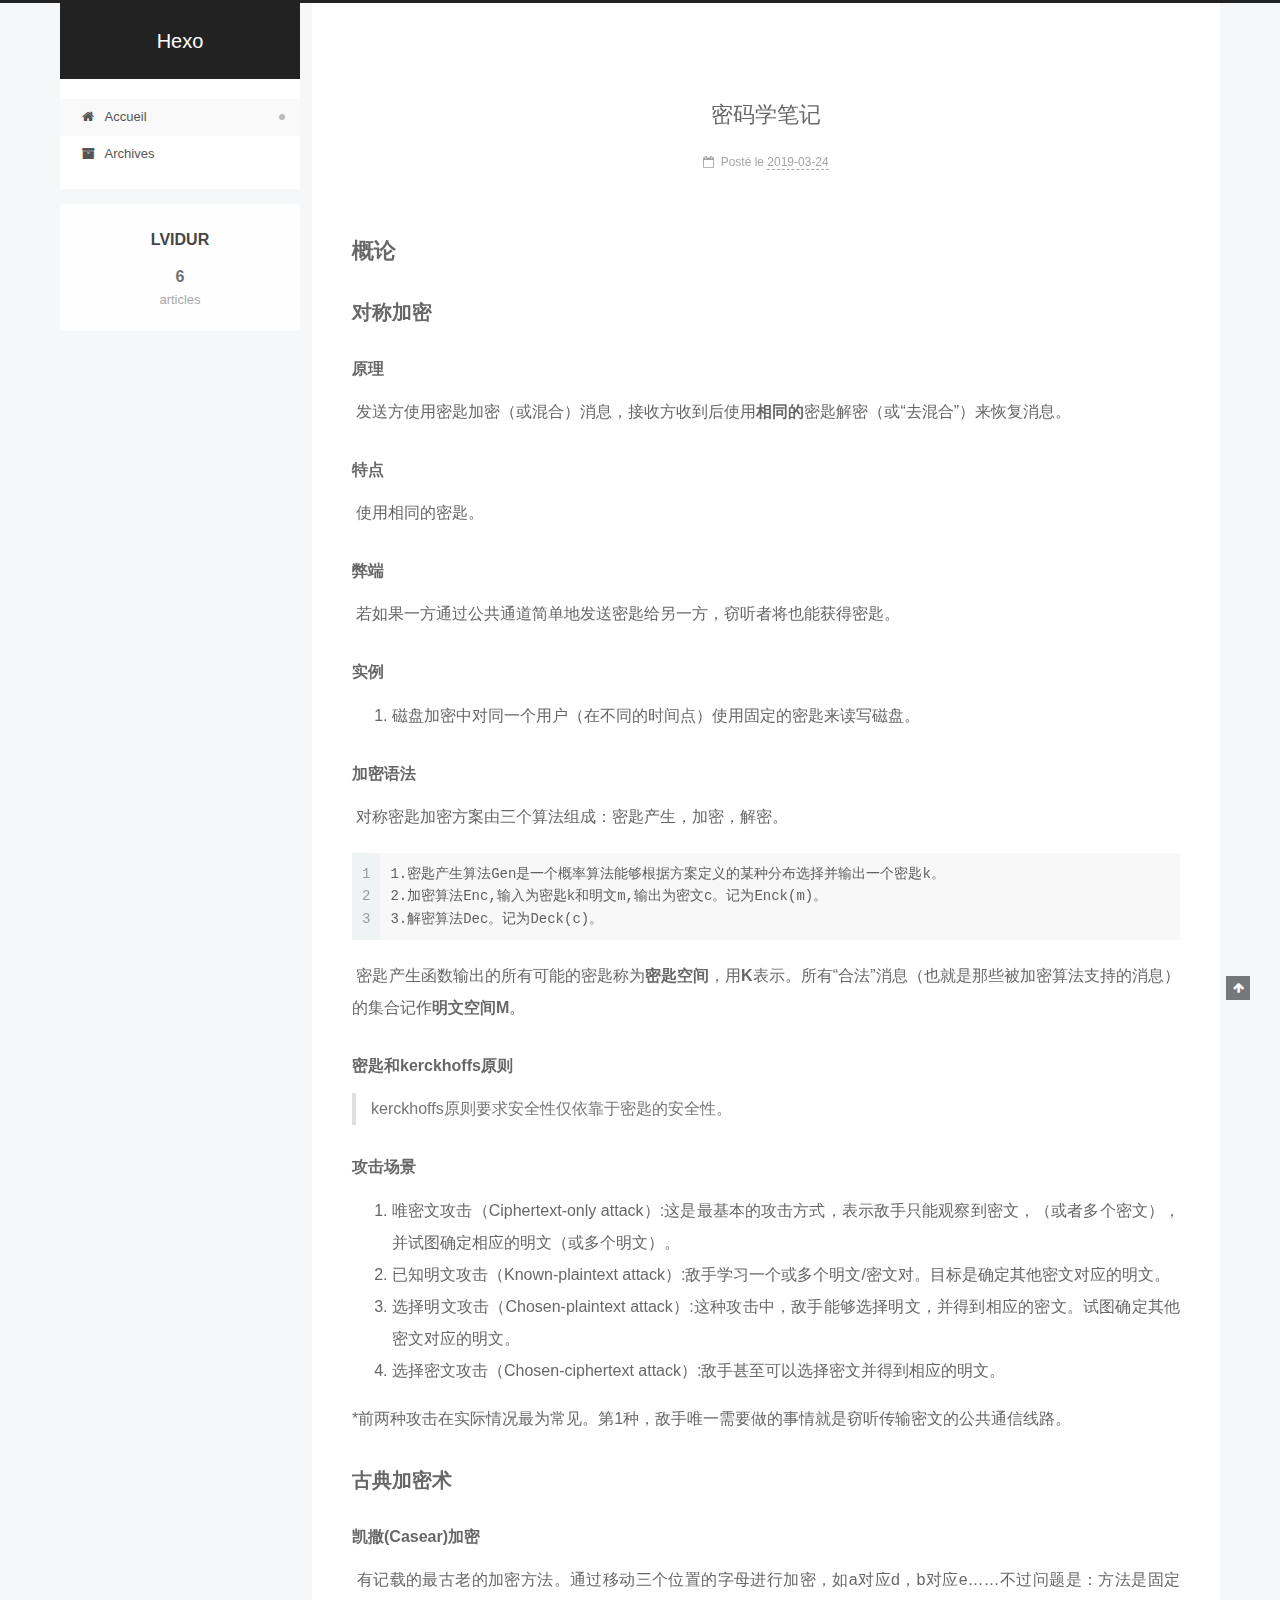
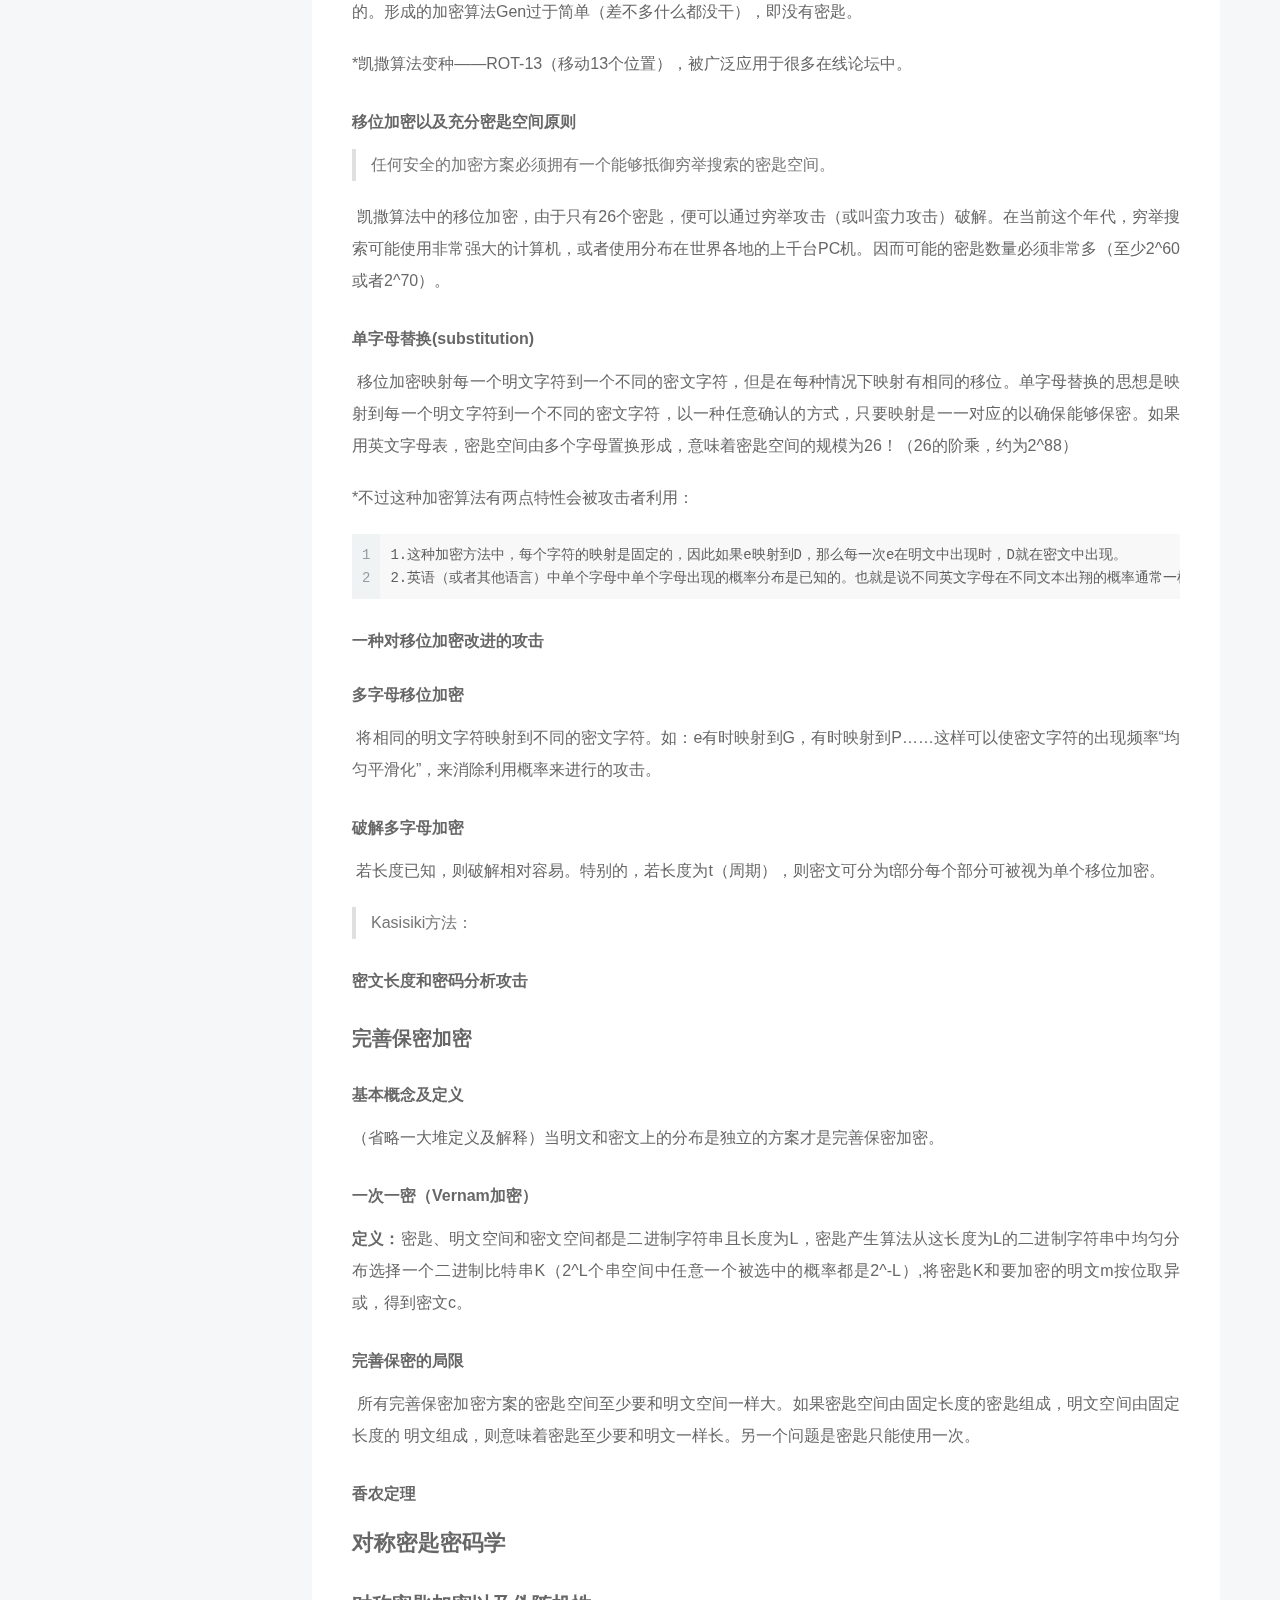
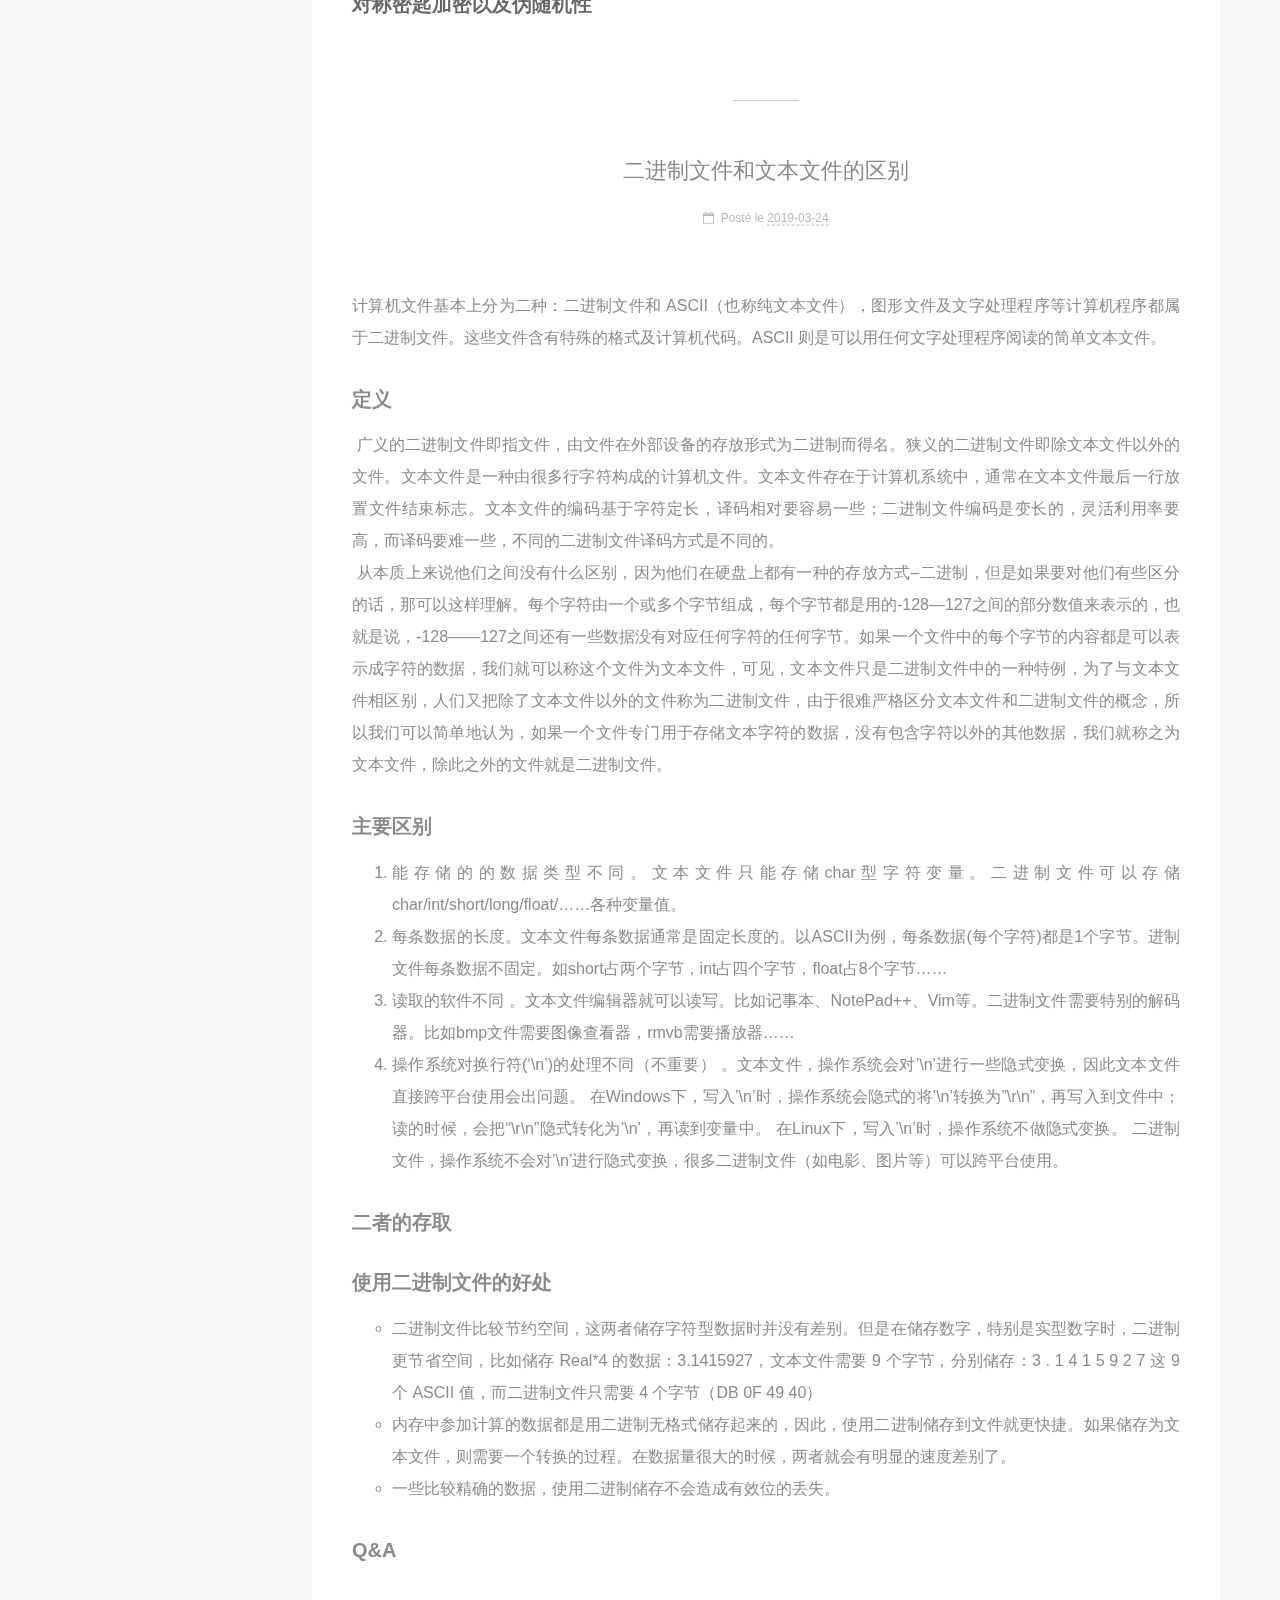
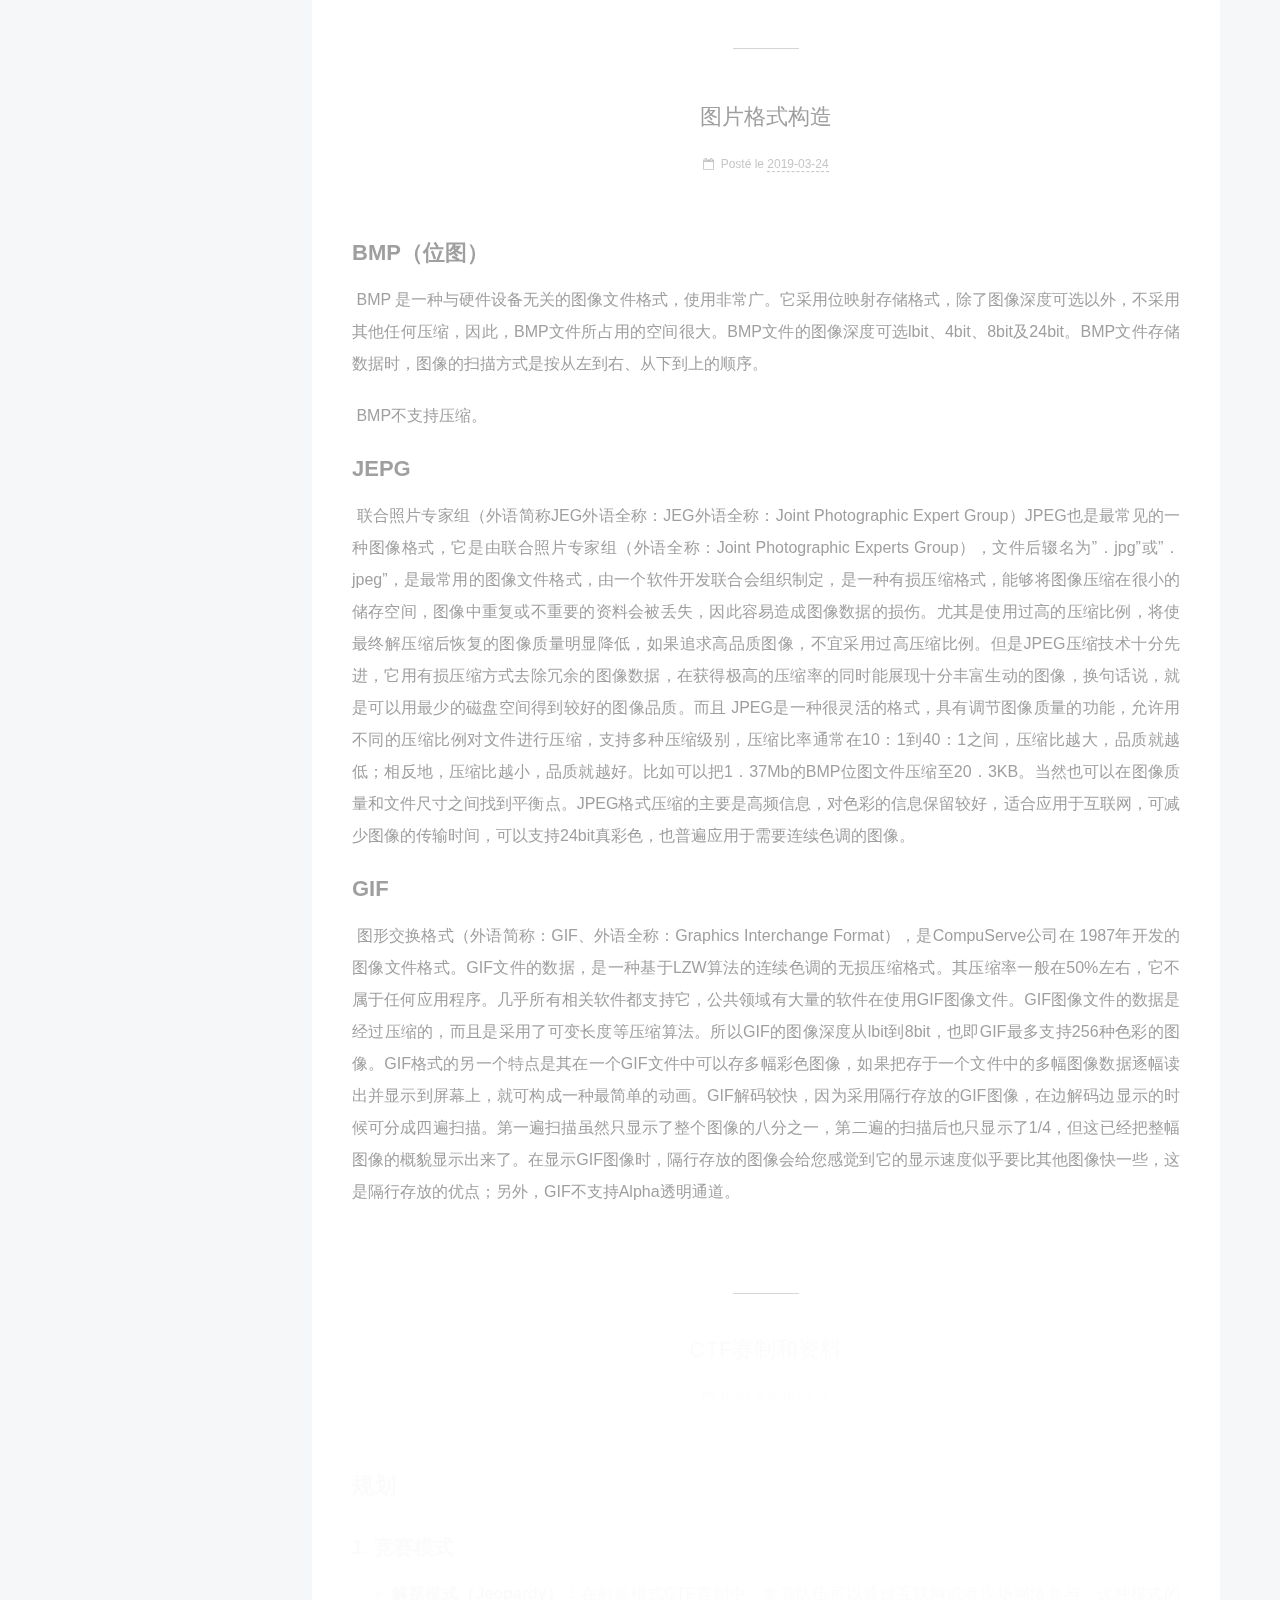
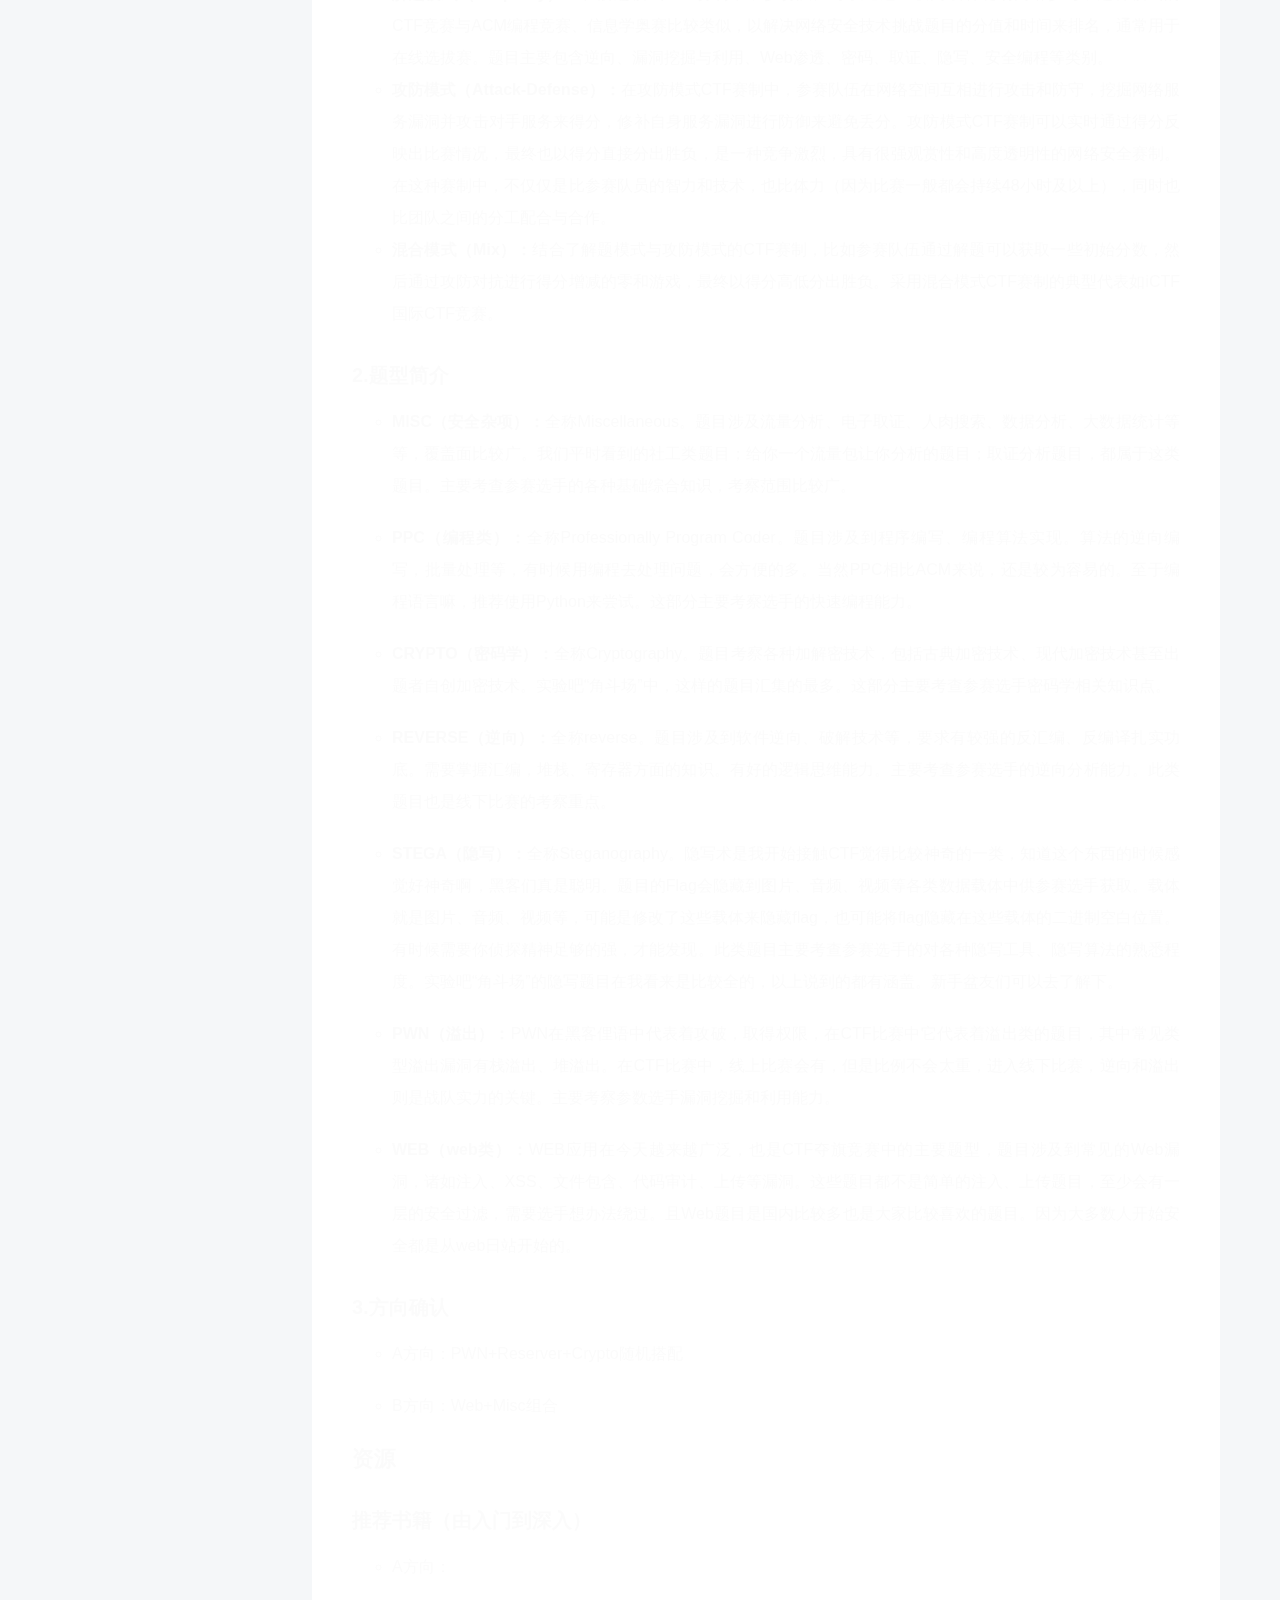
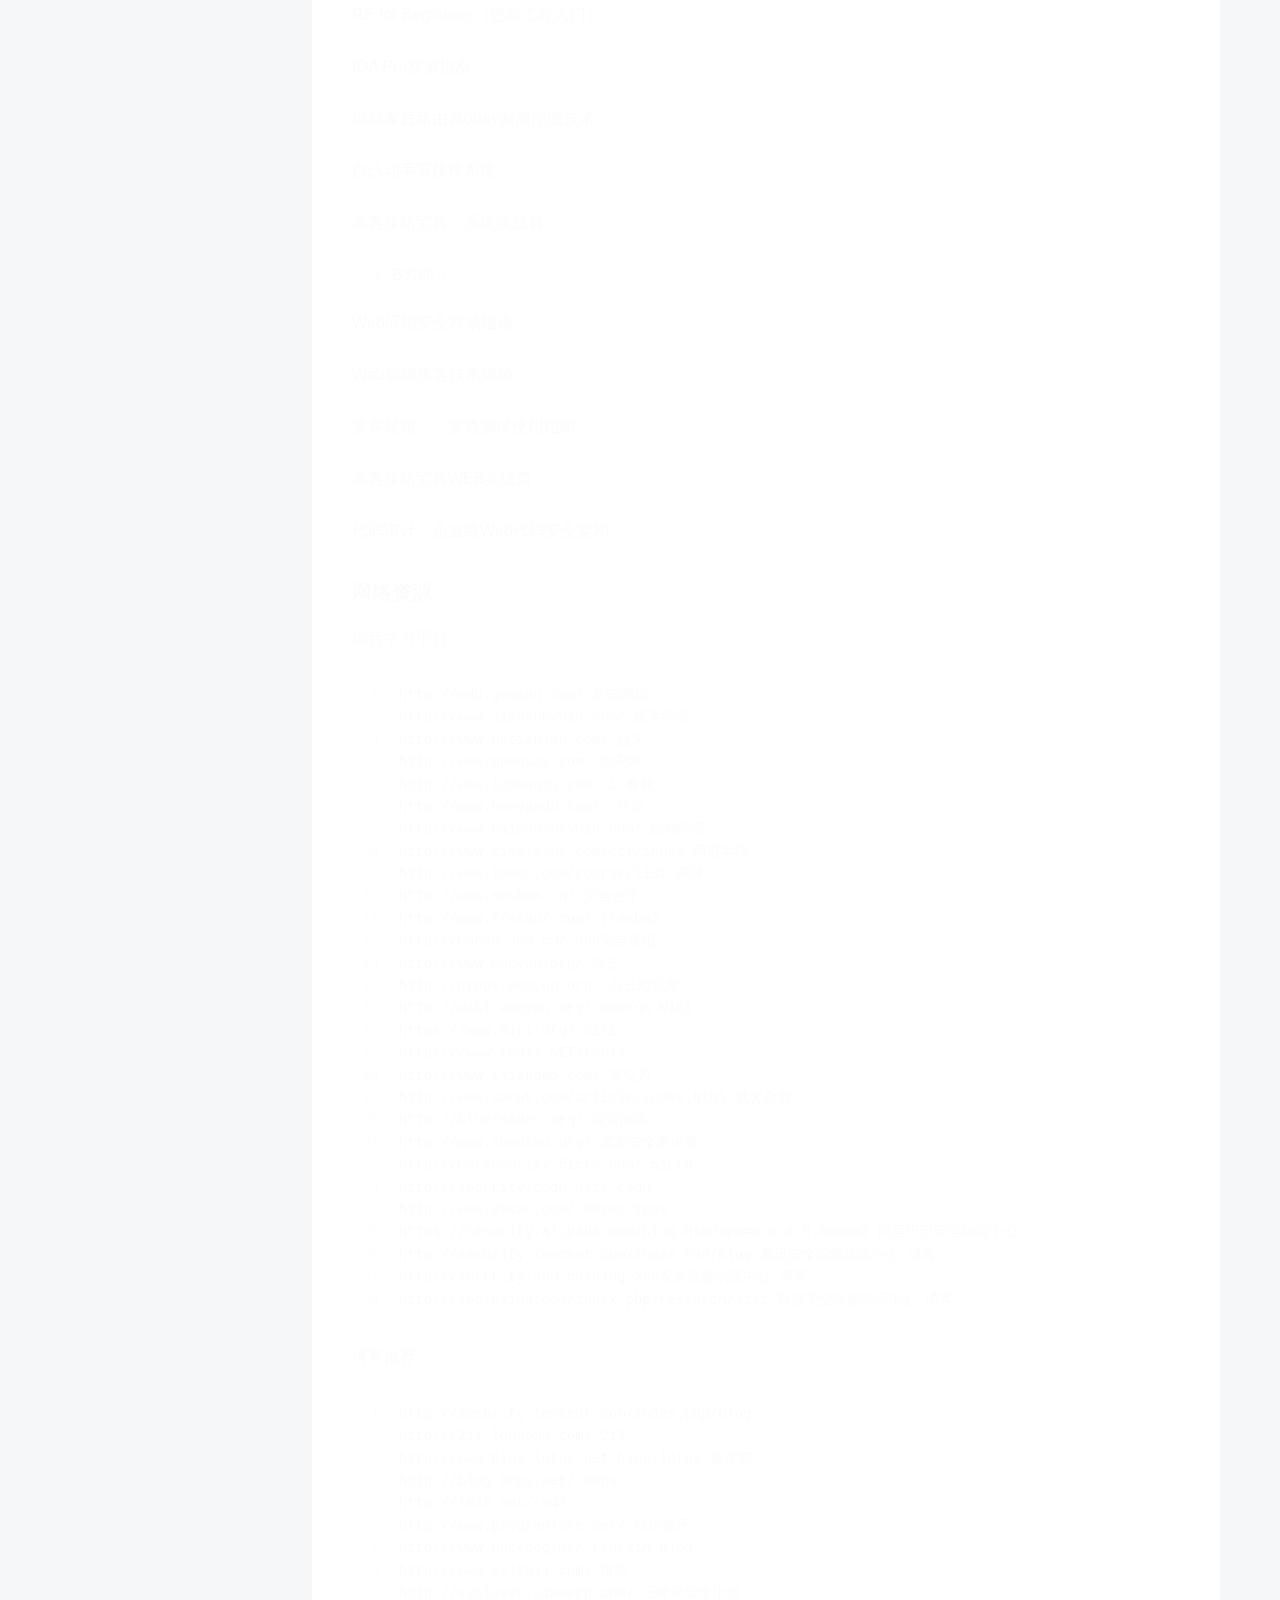
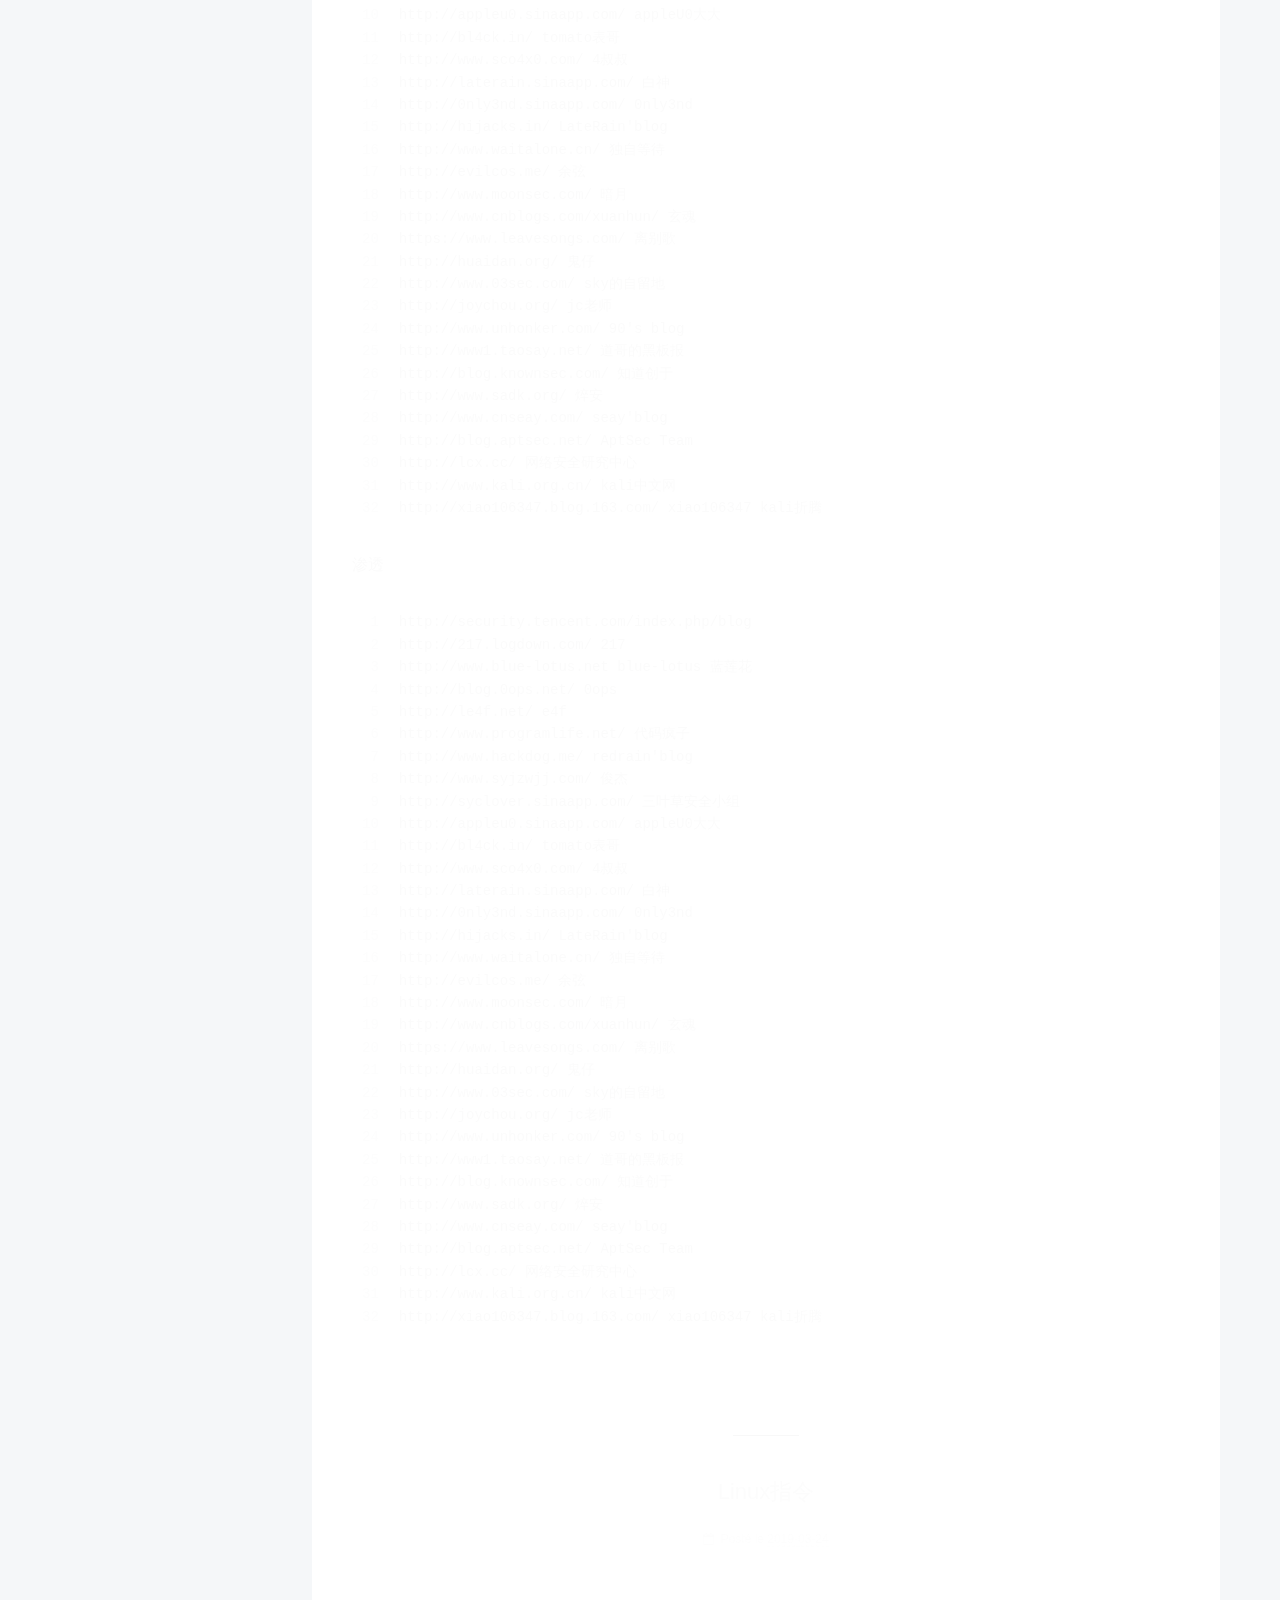
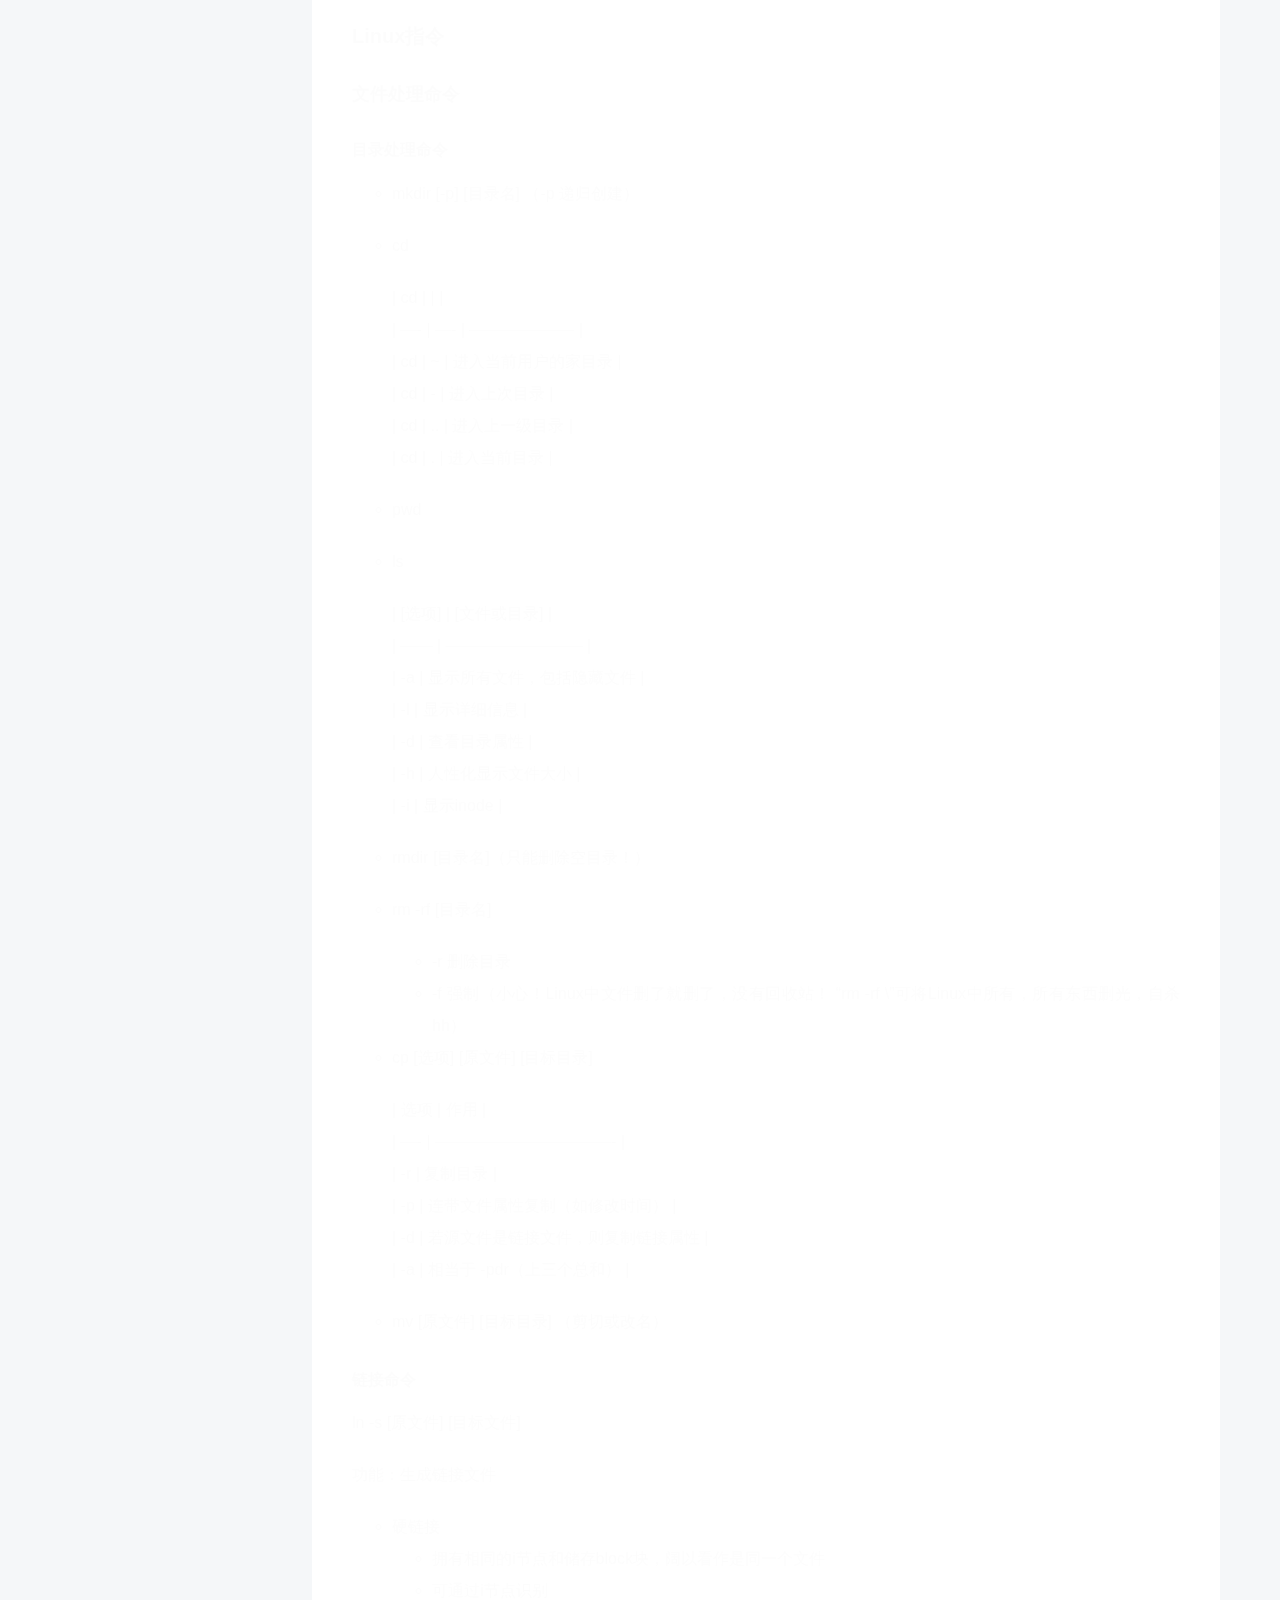
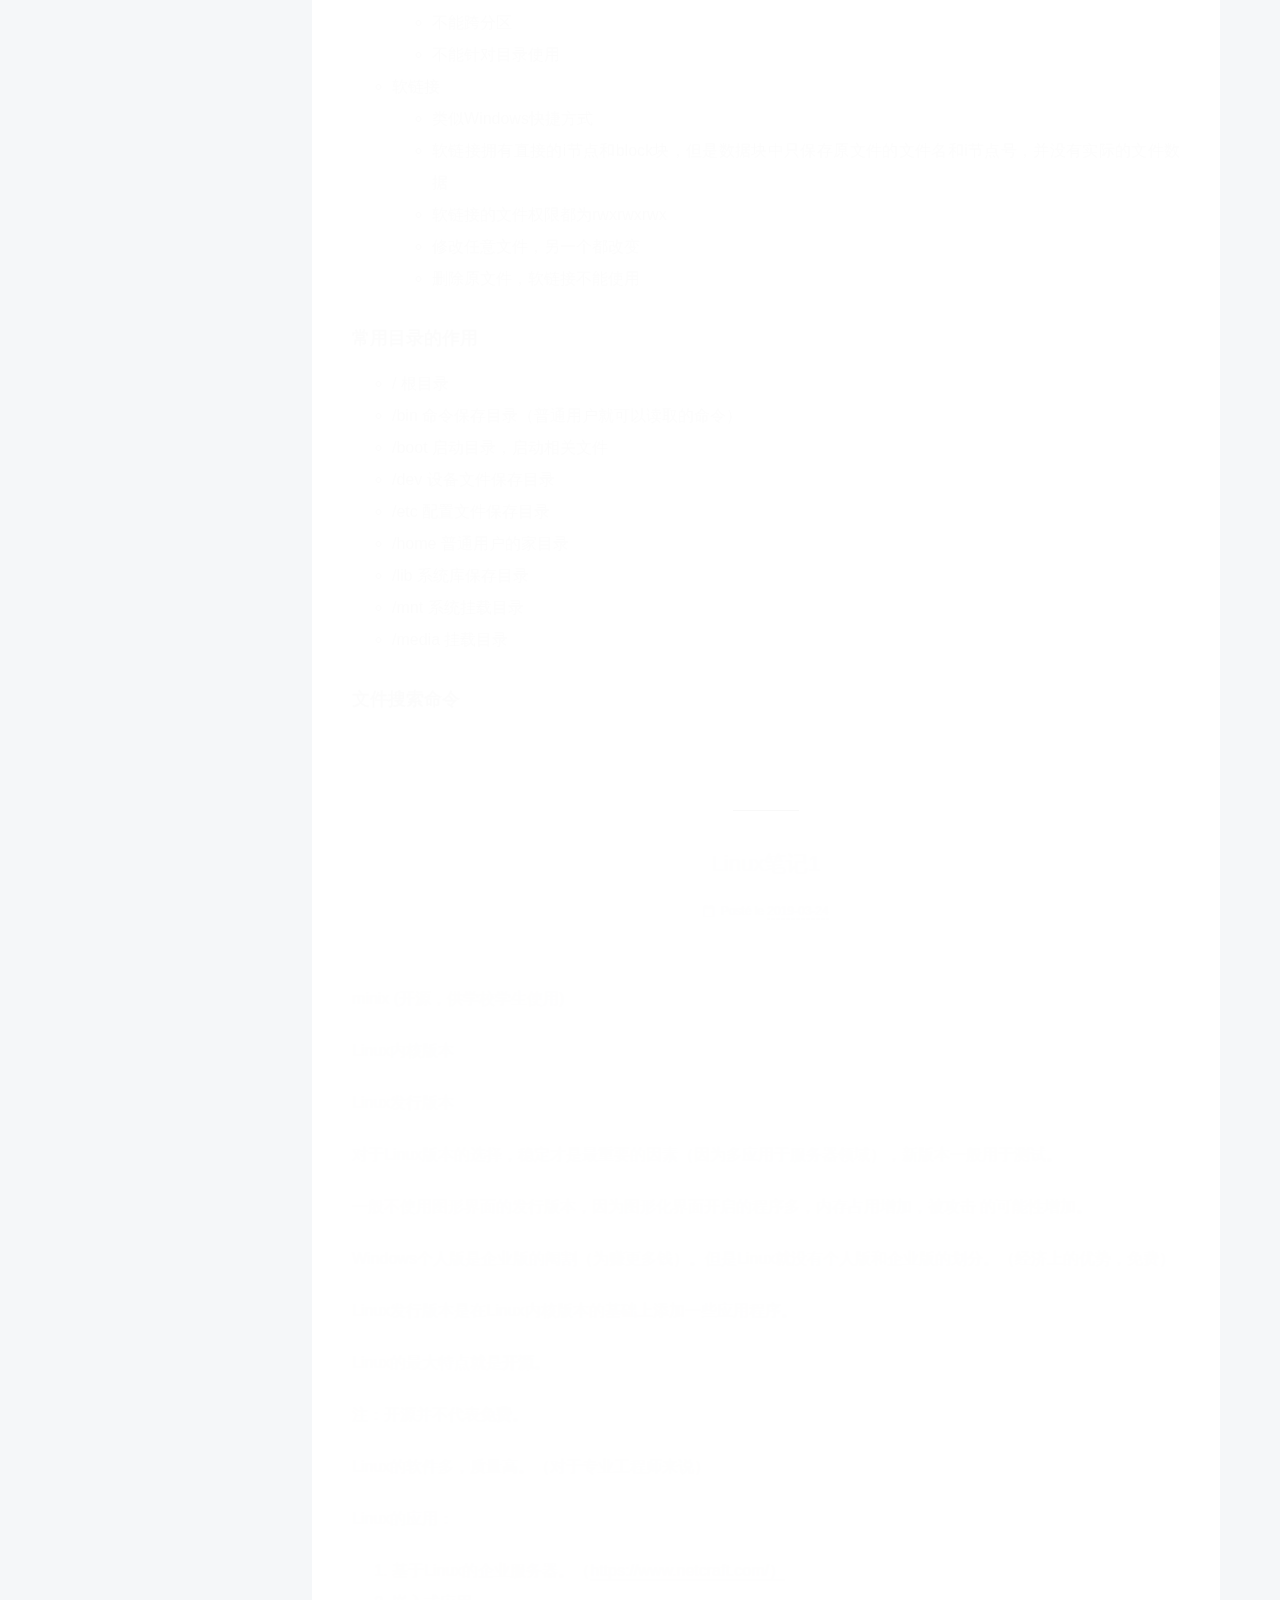
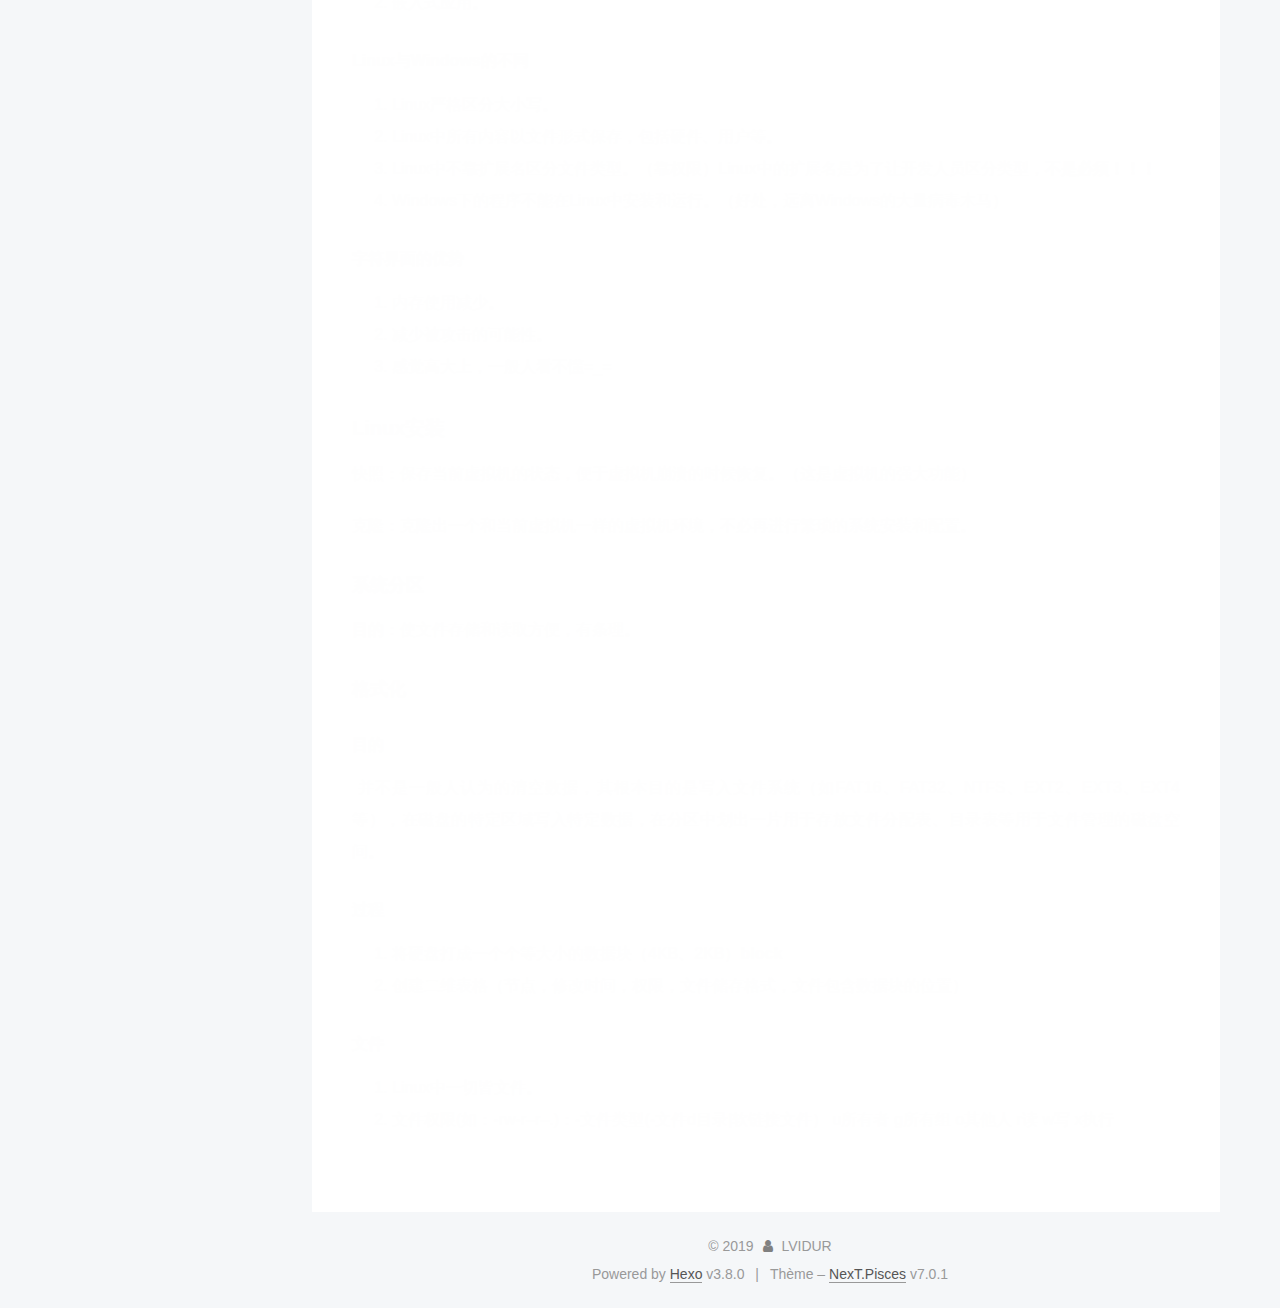
==== commit c760a73f: "Site updated: 2019-03-24 17:14:19" ====
--- a/index.html
+++ b/index.html
@@ -188,7 +188,7 @@
   </div>
 
   <div class="site-nav-toggle">
-    <button aria-label="Navigationsleiste an/ausschalten">
+    <button aria-label="Toggle navigation bar">
       <span class="btn-bar"></span>
       <span class="btn-bar"></span>
       <span class="btn-bar"></span>
@@ -216,7 +216,7 @@
 
     
 
-    <a href="/" rel="section"><i class="menu-item-icon fa fa-fw fa-home"></i> <br>Startseite</a>
+    <a href="/" rel="section"><i class="menu-item-icon fa fa-fw fa-home"></i> <br>Accueil</a>
 
   </li>
         
@@ -233,7 +233,7 @@
 
     
 
-    <a href="/archives/" rel="section"><i class="menu-item-icon fa fa-fw fa-archive"></i> <br>Archiv</a>
+    <a href="/archives/" rel="section"><i class="menu-item-icon fa fa-fw fa-archive"></i> <br>Archives</a>
 
   </li>
 
@@ -323,14 +323,14 @@
                 <i class="fa fa-calendar-o"></i>
               </span>
               
-                <span class="post-meta-item-text">Veröffentlicht am</span>
-              
-
-              
-                
-              
-
-              <time title="Erstellt: 2019-03-24 17:01:12 / Geändert am: 17:08:09" itemprop="dateCreated datePublished" datetime="2019-03-24T17:01:12+08:00">2019-03-24</time>
+                <span class="post-meta-item-text">Posté le</span>
+              
+
+              
+                
+              
+
+              <time title="Post created: 2019-03-24 17:01:12 / Updated at: 17:08:09" itemprop="dateCreated datePublished" datetime="2019-03-24T17:01:12+08:00">2019-03-24</time>
             
 
             
@@ -501,14 +501,14 @@
                 <i class="fa fa-calendar-o"></i>
               </span>
               
-                <span class="post-meta-item-text">Veröffentlicht am</span>
-              
-
-              
-                
-              
-
-              <time title="Erstellt: 2019-03-24 17:01:12 / Geändert am: 17:02:31" itemprop="dateCreated datePublished" datetime="2019-03-24T17:01:12+08:00">2019-03-24</time>
+                <span class="post-meta-item-text">Posté le</span>
+              
+
+              
+                
+              
+
+              <time title="Post created: 2019-03-24 17:01:12 / Updated at: 17:02:31" itemprop="dateCreated datePublished" datetime="2019-03-24T17:01:12+08:00">2019-03-24</time>
             
 
             
@@ -656,14 +656,14 @@
                 <i class="fa fa-calendar-o"></i>
               </span>
               
-                <span class="post-meta-item-text">Veröffentlicht am</span>
-              
-
-              
-                
-              
-
-              <time title="Erstellt: 2019-03-24 17:01:12 / Geändert am: 17:07:33" itemprop="dateCreated datePublished" datetime="2019-03-24T17:01:12+08:00">2019-03-24</time>
+                <span class="post-meta-item-text">Posté le</span>
+              
+
+              
+                
+              
+
+              <time title="Post created: 2019-03-24 17:01:12 / Updated at: 17:07:33" itemprop="dateCreated datePublished" datetime="2019-03-24T17:01:12+08:00">2019-03-24</time>
             
 
             
@@ -802,14 +802,14 @@
                 <i class="fa fa-calendar-o"></i>
               </span>
               
-                <span class="post-meta-item-text">Veröffentlicht am</span>
-              
-
-              
-                
-              
-
-              <time title="Erstellt: 2019-03-24 17:01:12 / Geändert am: 17:03:08" itemprop="dateCreated datePublished" datetime="2019-03-24T17:01:12+08:00">2019-03-24</time>
+                <span class="post-meta-item-text">Posté le</span>
+              
+
+              
+                
+              
+
+              <time title="Post created: 2019-03-24 17:01:12 / Updated at: 17:03:08" itemprop="dateCreated datePublished" datetime="2019-03-24T17:01:12+08:00">2019-03-24</time>
             
 
             
@@ -940,6 +940,383 @@
 
 
     
+      
+
+  
+
+  
+  
+  
+
+  
+
+  <article class="post post-type-normal" itemscope itemtype="http://schema.org/Article">
+  
+  
+  
+  <div class="post-block">
+    <link itemprop="mainEntityOfPage" href="http://yoursite.com/2019/03/24/Linux指令/">
+
+    <span hidden itemprop="author" itemscope itemtype="http://schema.org/Person">
+      <meta itemprop="name" content="LVIDUR">
+      <meta itemprop="description" content>
+      <meta itemprop="image" content="/images/avatar.gif">
+    </span>
+
+    <span hidden itemprop="publisher" itemscope itemtype="http://schema.org/Organization">
+      <meta itemprop="name" content="Hexo">
+    </span>
+
+    
+      <header class="post-header">
+
+        
+        
+          <h1 class="post-title" itemprop="name headline">
+                
+                
+                <a href="/2019/03/24/Linux指令/" class="post-title-link" itemprop="url">Linux指令</a>
+              
+            
+          </h1>
+        
+
+        <div class="post-meta">
+          <span class="post-time">
+
+            
+            
+            
+
+            
+              <span class="post-meta-item-icon">
+                <i class="fa fa-calendar-o"></i>
+              </span>
+              
+                <span class="post-meta-item-text">Posté le</span>
+              
+
+              
+                
+              
+
+              <time title="Post created: 2019-03-24 17:01:12 / Updated at: 17:10:18" itemprop="dateCreated datePublished" datetime="2019-03-24T17:01:12+08:00">2019-03-24</time>
+            
+
+            
+              
+
+              
+            
+          </span>
+
+          
+
+          
+            
+            
+          
+
+          
+          
+
+          
+
+          
+
+          
+
+        </div>
+      </header>
+    
+
+    
+    
+    
+    <div class="post-body" itemprop="articleBody">
+
+      
+      
+
+      
+        
+          
+            <h2 id="Linux指令"><a href="#Linux指令" class="headerlink" title="Linux指令"></a>Linux指令</h2><h3 id="文件处理命令"><a href="#文件处理命令" class="headerlink" title="文件处理命令"></a>文件处理命令</h3><h4 id="目录处理命令"><a href="#目录处理命令" class="headerlink" title="目录处理命令"></a>目录处理命令</h4><ul>
+<li><p>mkdir [-p] [目录名] （-p 递归创建）</p>
+</li>
+<li><p>cd</p>
+<p>| cd   |      |                      |<br>| —- | —- | ——————– |<br>| cd   | ~    | 进入当前用户的家目录 |<br>| cd   | -    | 进入上次目录         |<br>| cd   | ..   | 进入上一级目录       |<br>| cd   | .    | 进入当前目录         |</p>
+</li>
+<li><p>pwd</p>
+</li>
+<li><p>ls</p>
+<p>| [选项] | [文件或目录]               |<br>| —— | ————————– |<br>| -a     | 显示所有文件，包括隐藏文件 |<br>| -l     | 显示详细信息               |<br>| -d     | 查看目录属性               |<br>| -h     | 人性化显示文件大小         |<br>| -i     | 显示inode                  |</p>
+</li>
+<li><p>rmdir [目录名]（只能删除空目录！）</p>
+</li>
+<li><p>rm -rf [目录名]</p>
+<ul>
+<li>-r 删除目录</li>
+<li>-f 强制（小心！Linux中文件删了就删了，没有回收站！ “rm -rf \”可将Linux中所有，所有东西删光，自杀hh）</li>
+</ul>
+</li>
+<li><p>cp [选项] [原文件] [目标目录]</p>
+<p>| 选项 | 作用                               |<br>| —- | ———————————- |<br>| -r   | 复制目录                           |<br>| -p   | 连带文件属性复制（如修改时间）     |<br>| -d   | 若源文件是链接文件，则复制链接属性 |<br>| -a   | 相当于 -pdr（上三个总和）          |</p>
+</li>
+<li><p>mv [原文件] [目标目录]   （剪切或改名）</p>
+</li>
+</ul>
+<h4 id="链接命令"><a href="#链接命令" class="headerlink" title="链接命令"></a>链接命令</h4><p>ln -s [原文件] [目标文件]</p>
+<p>功能：生成链接文件</p>
+<ul>
+<li>硬链接<ul>
+<li>拥有相同的i节点和储存block块，阔以看作是同一个文件</li>
+<li>可通过i节点识别</li>
+<li>不能跨分区</li>
+<li>不能针对目录使用</li>
+</ul>
+</li>
+<li>软链接<ul>
+<li>类似Windows快捷方式</li>
+<li>软链接拥有直接的i节点和block块，但是数据块中只保存原文件的文件名和i节点号，并没有实际的文件数据</li>
+<li>软链接的文件权限都为rwxrwxrwx</li>
+<li>修改任意文件，另一个都改变</li>
+<li>删除原文件，软链接不能使用</li>
+</ul>
+</li>
+</ul>
+<h3 id="常用目录的作用"><a href="#常用目录的作用" class="headerlink" title="常用目录的作用"></a>常用目录的作用</h3><ul>
+<li>/ 根目录</li>
+<li>/bin 命令保存目录（普通用户就可以读取的命令）</li>
+<li>/boot 启动目录，启动相关文件</li>
+<li>/dev 设备文件保存目录</li>
+<li>/etc 配置文件保存目录</li>
+<li>/home 普通用户的家目录</li>
+<li>/lib 系统库保存目录</li>
+<li>/mnt 系统挂载目录</li>
+<li>/media 挂载目录</li>
+</ul>
+<h3 id="文件搜索命令"><a href="#文件搜索命令" class="headerlink" title="文件搜索命令"></a>文件搜索命令</h3>
+          
+        
+      
+    </div>
+
+    
+
+    
+    
+    
+
+    
+
+    
+      
+    
+    
+
+    
+
+    <footer class="post-footer">
+      
+
+      
+
+      
+
+      
+      
+        <div class="post-eof"></div>
+      
+    </footer>
+  </div>
+  
+  
+  
+  </article>
+
+
+    
+      
+
+  
+
+  
+  
+  
+
+  
+
+  <article class="post post-type-normal" itemscope itemtype="http://schema.org/Article">
+  
+  
+  
+  <div class="post-block">
+    <link itemprop="mainEntityOfPage" href="http://yoursite.com/2019/03/24/笔记01/">
+
+    <span hidden itemprop="author" itemscope itemtype="http://schema.org/Person">
+      <meta itemprop="name" content="LVIDUR">
+      <meta itemprop="description" content>
+      <meta itemprop="image" content="/images/avatar.gif">
+    </span>
+
+    <span hidden itemprop="publisher" itemscope itemtype="http://schema.org/Organization">
+      <meta itemprop="name" content="Hexo">
+    </span>
+
+    
+      <header class="post-header">
+
+        
+        
+          <h1 class="post-title" itemprop="name headline">
+                
+                
+                <a href="/2019/03/24/笔记01/" class="post-title-link" itemprop="url">Linux笔记1</a>
+              
+            
+          </h1>
+        
+
+        <div class="post-meta">
+          <span class="post-time">
+
+            
+            
+            
+
+            
+              <span class="post-meta-item-icon">
+                <i class="fa fa-calendar-o"></i>
+              </span>
+              
+                <span class="post-meta-item-text">Posté le</span>
+              
+
+              
+                
+              
+
+              <time title="Post created: 2019-03-24 17:01:12 / Updated at: 17:13:55" itemprop="dateCreated datePublished" datetime="2019-03-24T17:01:12+08:00">2019-03-24</time>
+            
+
+            
+              
+
+              
+            
+          </span>
+
+          
+
+          
+            
+            
+          
+
+          
+          
+
+          
+
+          
+
+          
+
+        </div>
+      </header>
+    
+
+    
+    
+    
+    <div class="post-body" itemprop="articleBody">
+
+      
+      
+
+      
+        
+          
+            <p>minix (开源，供学校学生使用)</p>
+<p>Linux内核版本</p>
+<p>Linux发行版本</p>
+<p>对于Linux版本的选择，稳定才是最重要的因素（因为多应用于服务器领域），新版本一般用于测试。</p>
+<p>一般不使用图形界面的发行版本，因为图形化界面开启的程序多，内存占用增加，被攻击 的可能性增加。</p>
+<p>Windows个人版是企业版的阉割（为赚更多钱）。但是Linux就没有个人版和企业版的划分。（经济上的优势，免费）</p>
+<p>Linux发行版本是在Linux内核版本的基础上添加一些应用程序。</p>
+<p>Linux的最大特点就是<strong>开源</strong>。</p>
+<p>注：开源并不代表<strong>免费</strong>。</p>
+<p>Linux的软件多，质量高。（对于专业工程师来说）</p>
+<p>Linux的应用：</p>
+<ol>
+<li>基于Linux的企业服务器。（<a href="https://www.netcraft.com/）" target="_blank" rel="noopener">https://www.netcraft.com/）</a></li>
+<li>嵌入式应用。</li>
+</ol>
+<h4 id="Linux与Windows的不同"><a href="#Linux与Windows的不同" class="headerlink" title="Linux与Windows的不同"></a>Linux与Windows的不同</h4><ol>
+<li>Linux严格区分大小写。</li>
+<li>Linux中所有内容以文件形式保存，包括硬件、用户等。</li>
+<li>Linux中不靠扩展名区分文件类型。（靠权限）Linux中的扩展名是为了让开发人员区分类型，<strong>不是必须！！！</strong></li>
+<li>Windows下的程序不能在Linux中安装和运行。（好处，远离Windows的大量病毒木马）</li>
+</ol>
+<h4 id="字符界面的优势"><a href="#字符界面的优势" class="headerlink" title="字符界面的优势"></a>字符界面的优势</h4><ol>
+<li>内存使用减少。</li>
+<li>减少被攻击的可能性。</li>
+<li>感觉高大上，一般人看不懂=_=</li>
+</ol>
+<h2 id="Linux安装"><a href="#Linux安装" class="headerlink" title="Linux安装"></a>Linux安装</h2><p>快照：保存当前虚拟机的状态，便于虚拟机崩溃的时候恢复。（这是虚拟机的强大功能）</p>
+<p>克隆：克隆出一个和当前虚拟机一样的虚拟机环境，不必再进行繁琐的系统安装和配置。</p>
+<h3 id="系统分区"><a href="#系统分区" class="headerlink" title="系统分区"></a>系统分区</h3><p><strong>目的</strong>：使文件存储和读取方便，有条理。</p>
+<h3 id="格式化"><a href="#格式化" class="headerlink" title="格式化"></a>格式化</h3><h4 id="目的"><a href="#目的" class="headerlink" title="目的"></a>目的</h4><p>​    并不是一般人认为的清空数据，其根本目的是写入文件系统（如FAT16、FAT32、NTFS、EXT2、EXT3、EXT4等），在磁盘的特定区域写入特定数据，在分区中划出一片用于存放文件分配表、目录表等用于文件管理的磁盘空间。</p>
+<h4 id="过程"><a href="#过程" class="headerlink" title="过程"></a>过程</h4><ol>
+<li>将硬盘打成一个个等大小的数据块（4KB、2KB）<strong>block</strong></li>
+<li>创建二维表格（节点，修改时间，权限，文件储存格式，文件包含数据块的位置）</li>
+</ol>
+<h4 id="文件"><a href="#文件" class="headerlink" title="文件"></a>文件</h4><ol>
+<li>Linux中一切皆文件。</li>
+<li>文件权限(如：-rw-r–r–.)：-文件类型(-文件d目录|软链接文件） u所有者  g所有组  o其他人  r读  w写  x执行</li>
+</ol>
+
+          
+        
+      
+    </div>
+
+    
+
+    
+    
+    
+
+    
+
+    
+      
+    
+    
+
+    
+
+    <footer class="post-footer">
+      
+
+      
+
+      
+
+      
+      
+        <div class="post-eof"></div>
+      
+    </footer>
+  </div>
+  
+  
+  
+  </article>
+
+
+    
   </section>
 
   
@@ -982,8 +1359,8 @@
                 
                   <a href="/archives/">
                 
-                    <span class="site-state-item-count">4</span>
-                    <span class="site-state-item-name">Artikel</span>
+                    <span class="site-state-item-count">6</span>
+                    <span class="site-state-item-name">articles</span>
                   </a>
                 </div>
               
@@ -1040,7 +1417,7 @@
 </div>
 
 
-  <div class="powered-by">Erstellt mit  <a href="https://hexo.io" class="theme-link" rel="noopener" target="_blank">Hexo</a> v3.8.0</div>
+  <div class="powered-by">Powered by <a href="https://hexo.io" class="theme-link" rel="noopener" target="_blank">Hexo</a> v3.8.0</div>
 
 
 
@@ -1048,7 +1425,7 @@
 
 
 
-  <div class="theme-info">Design – <a href="https://theme-next.org" class="theme-link" rel="noopener" target="_blank">NexT.Pisces</a> v7.0.1</div>
+  <div class="theme-info">Thème – <a href="https://theme-next.org" class="theme-link" rel="noopener" target="_blank">NexT.Pisces</a> v7.0.1</div>
 
 
 
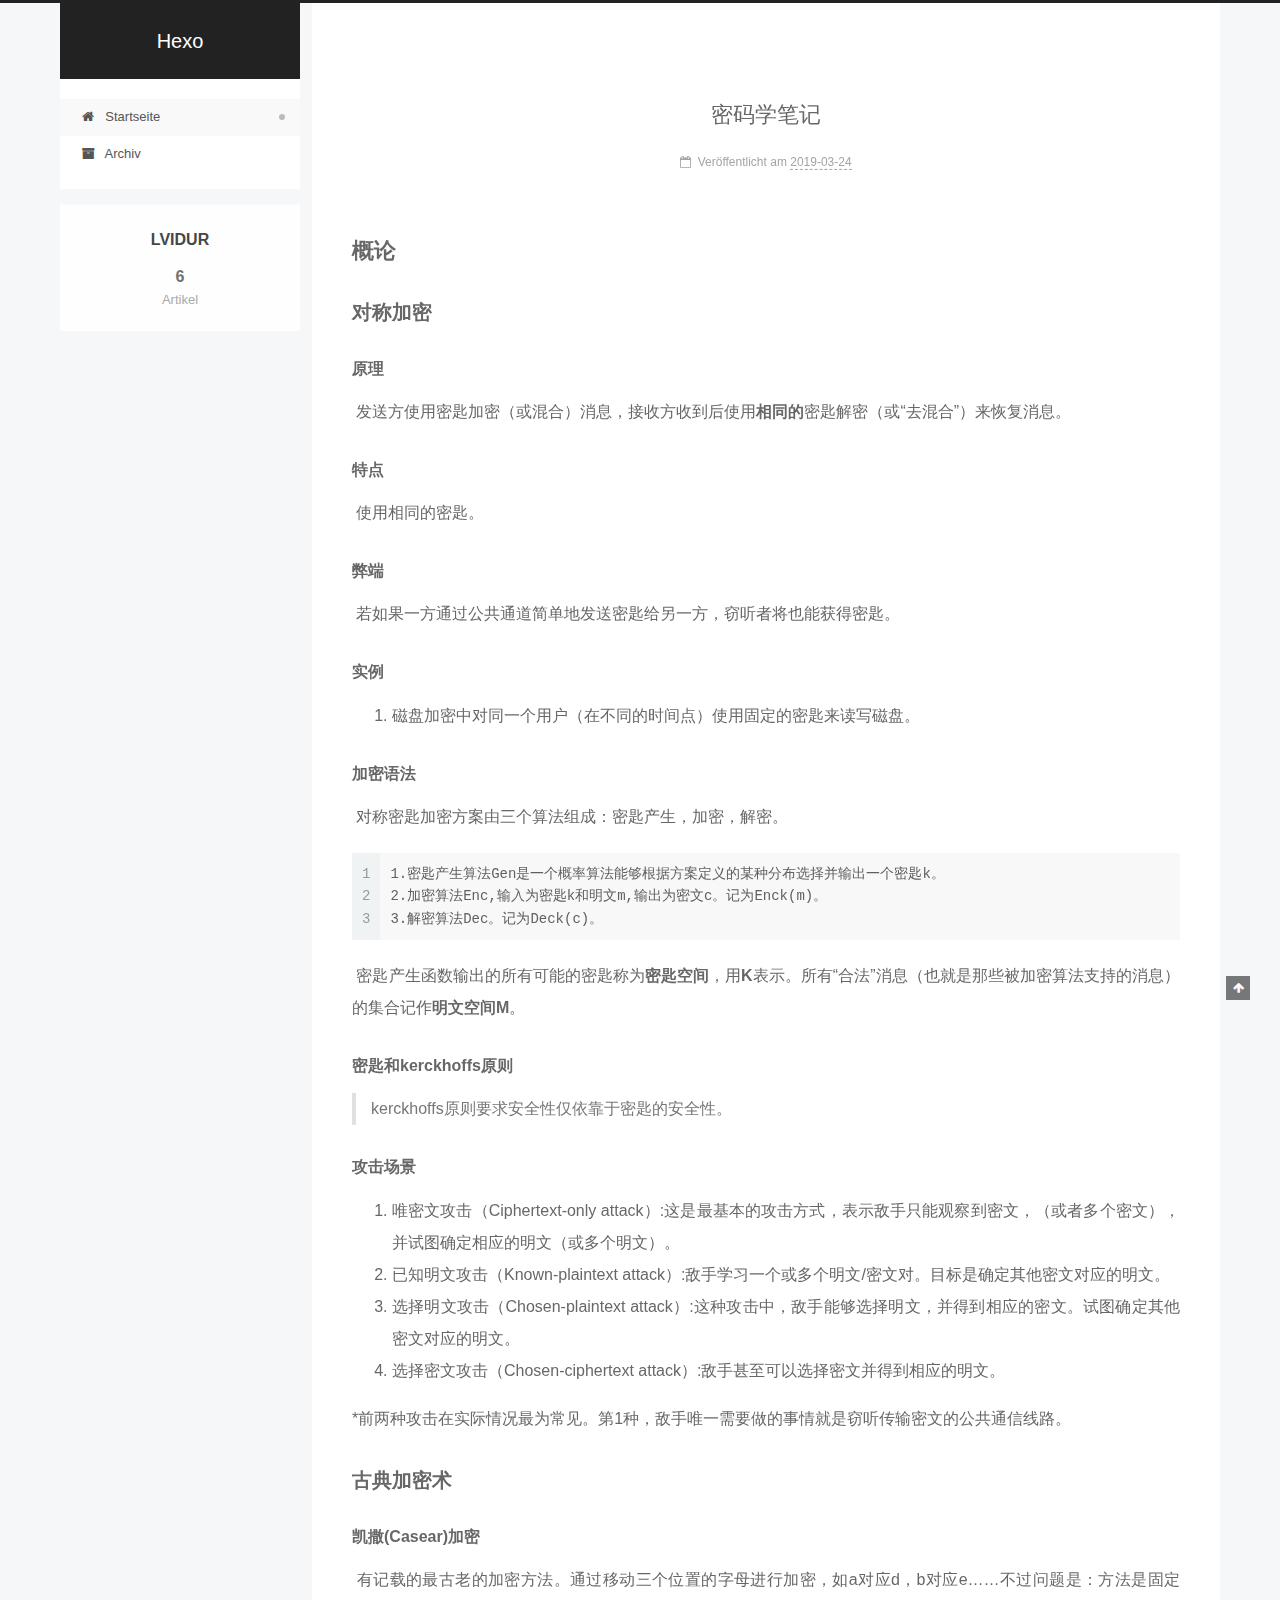
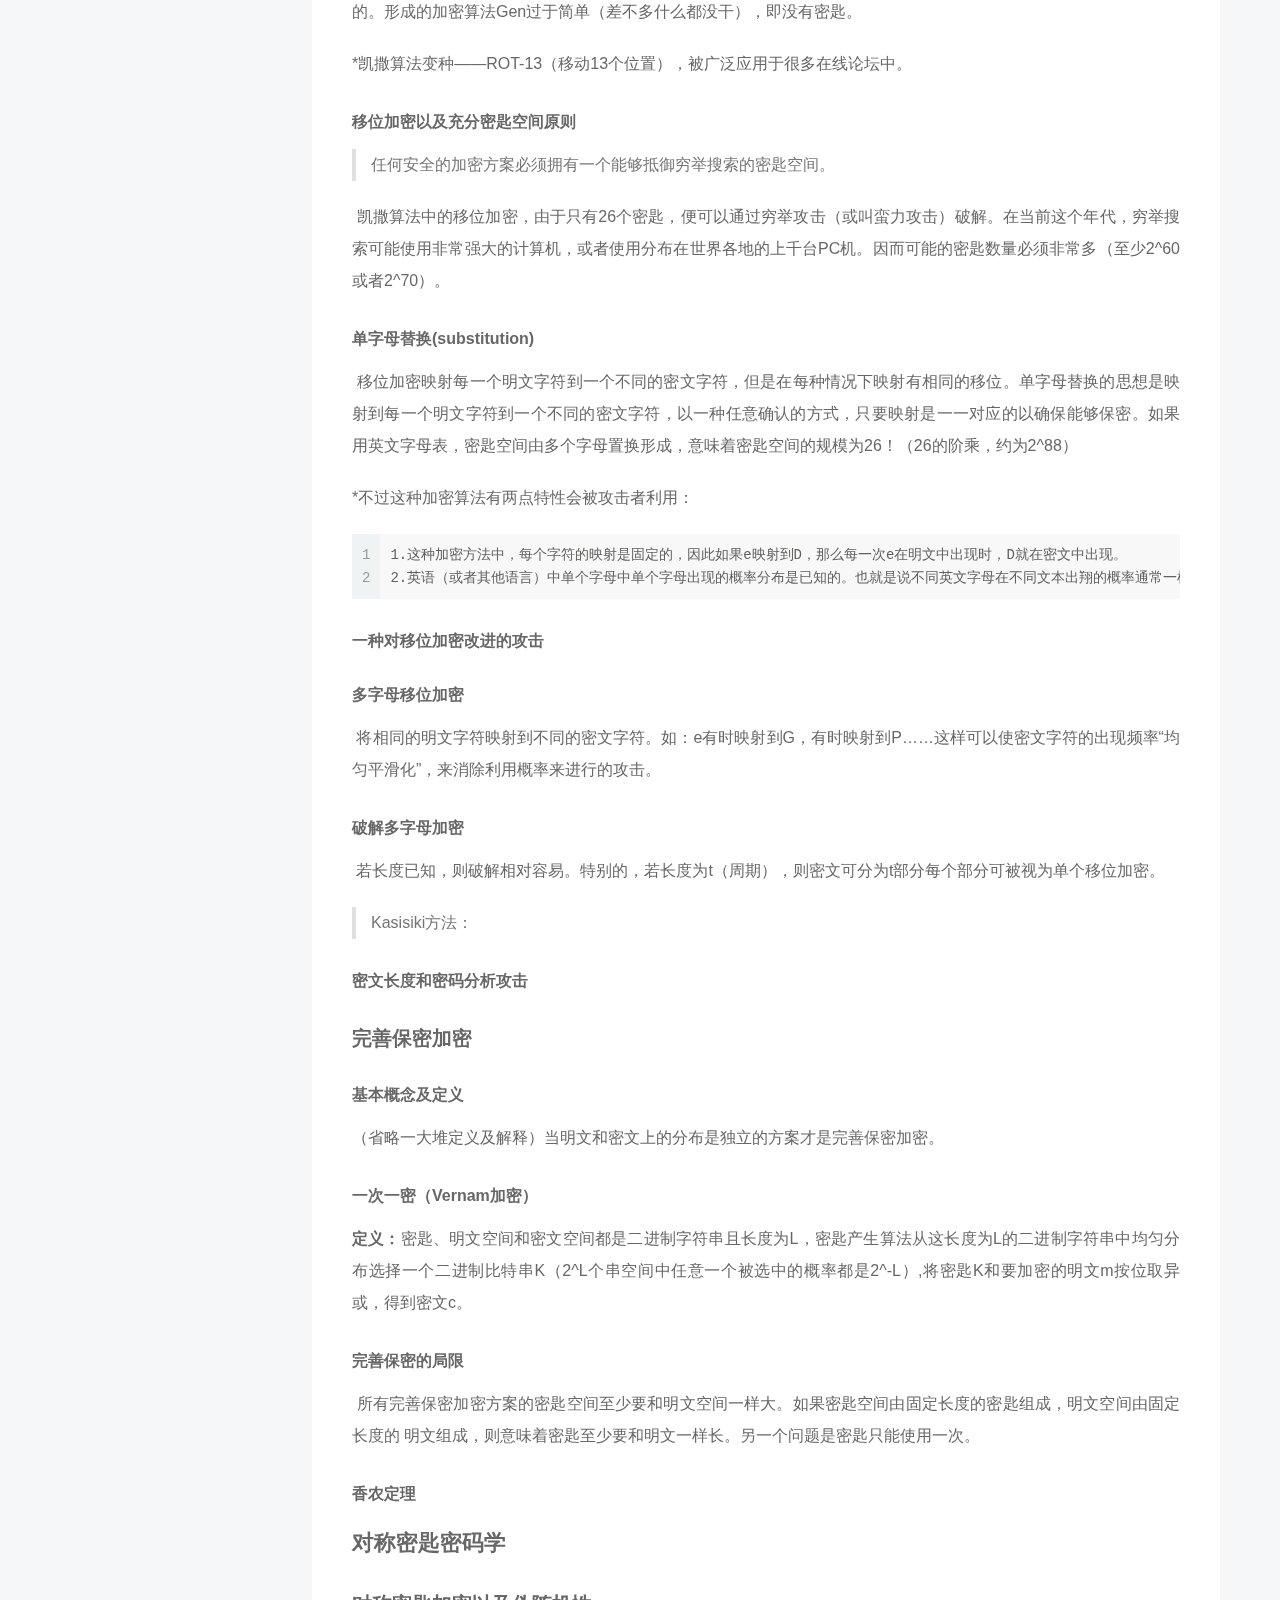
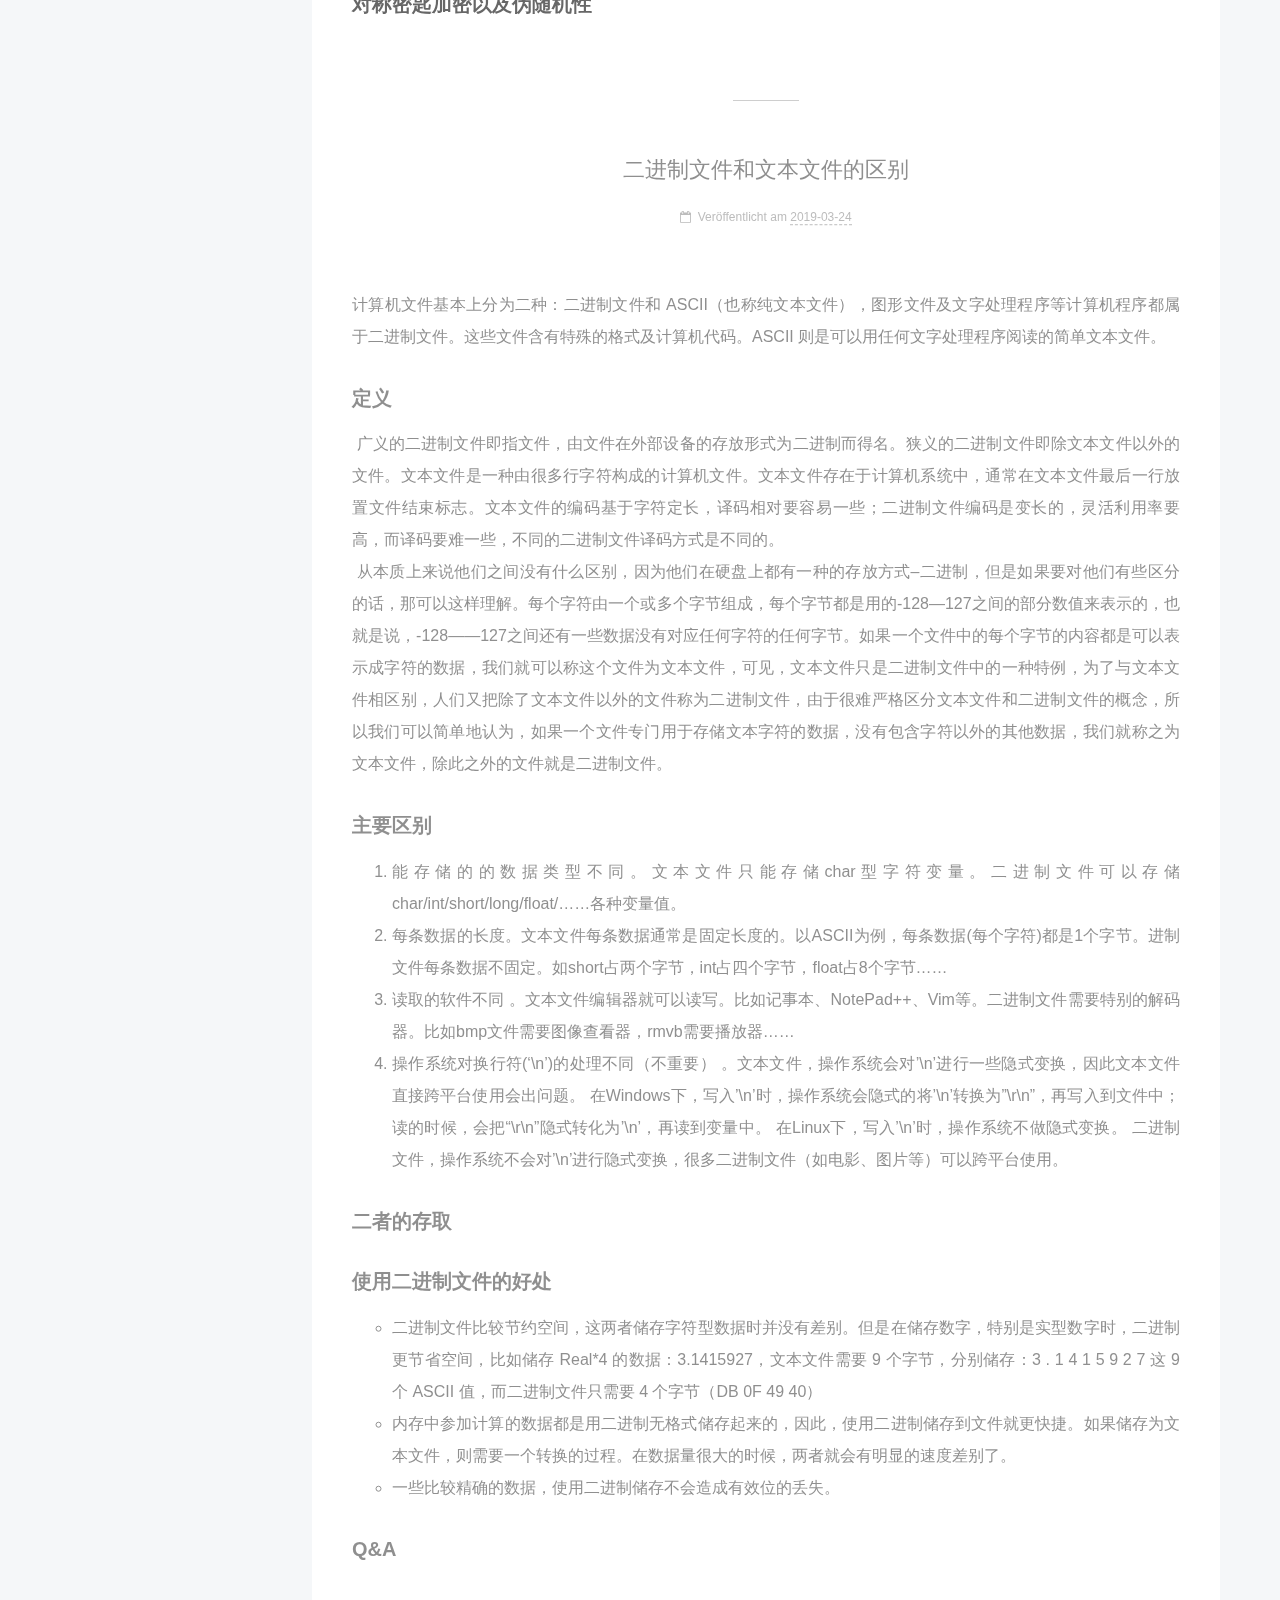
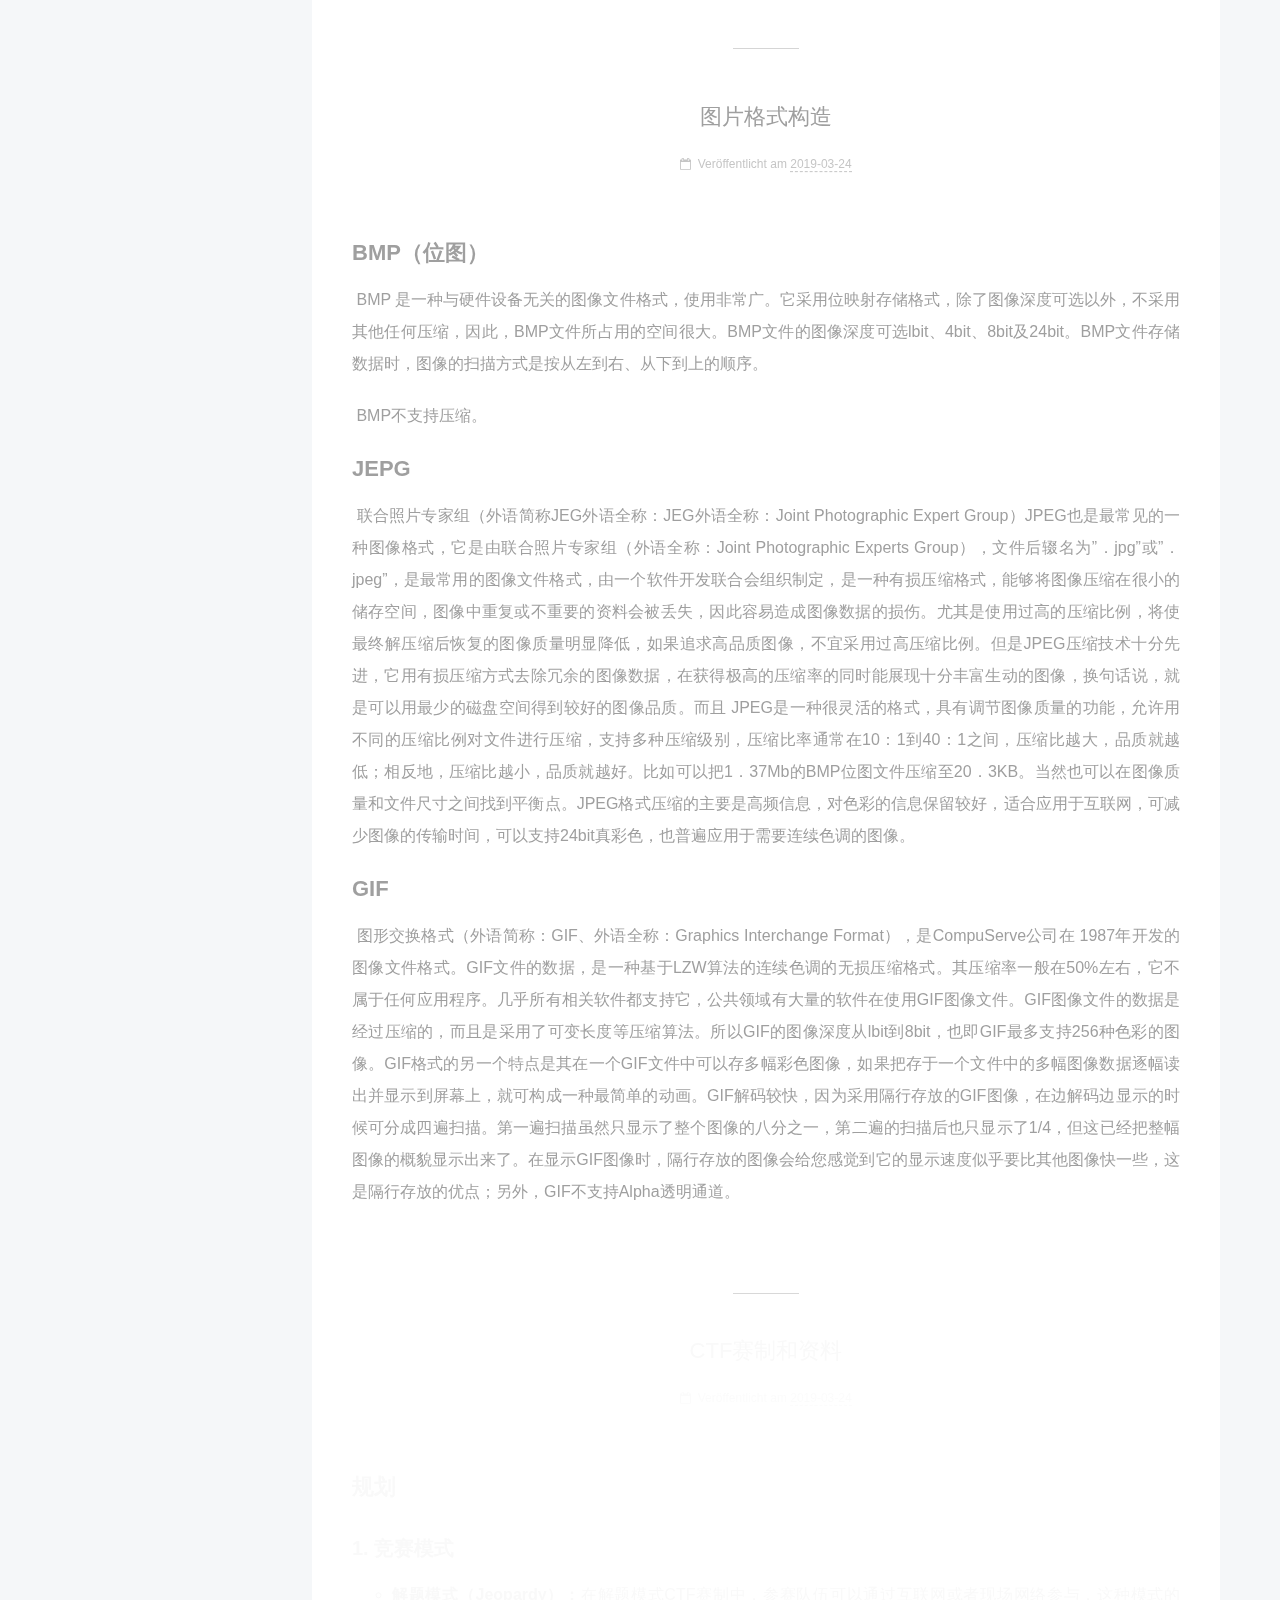
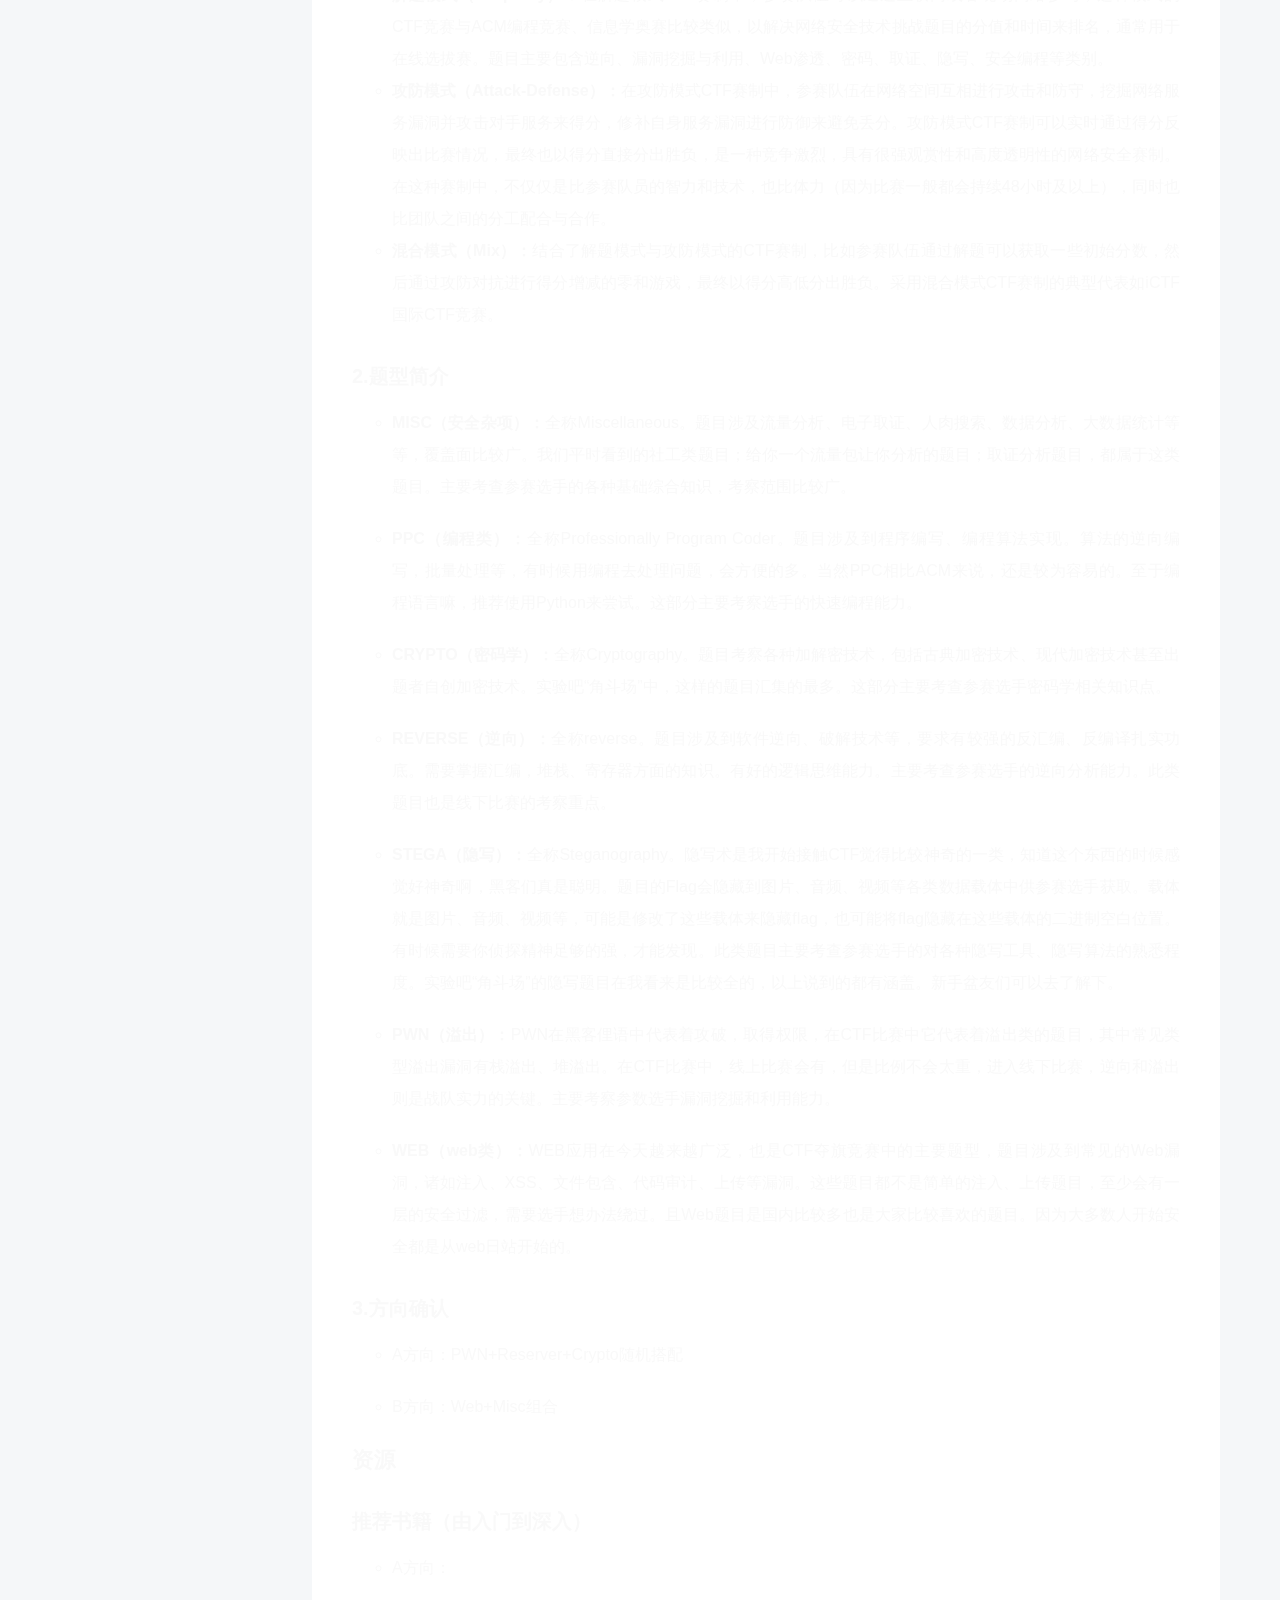
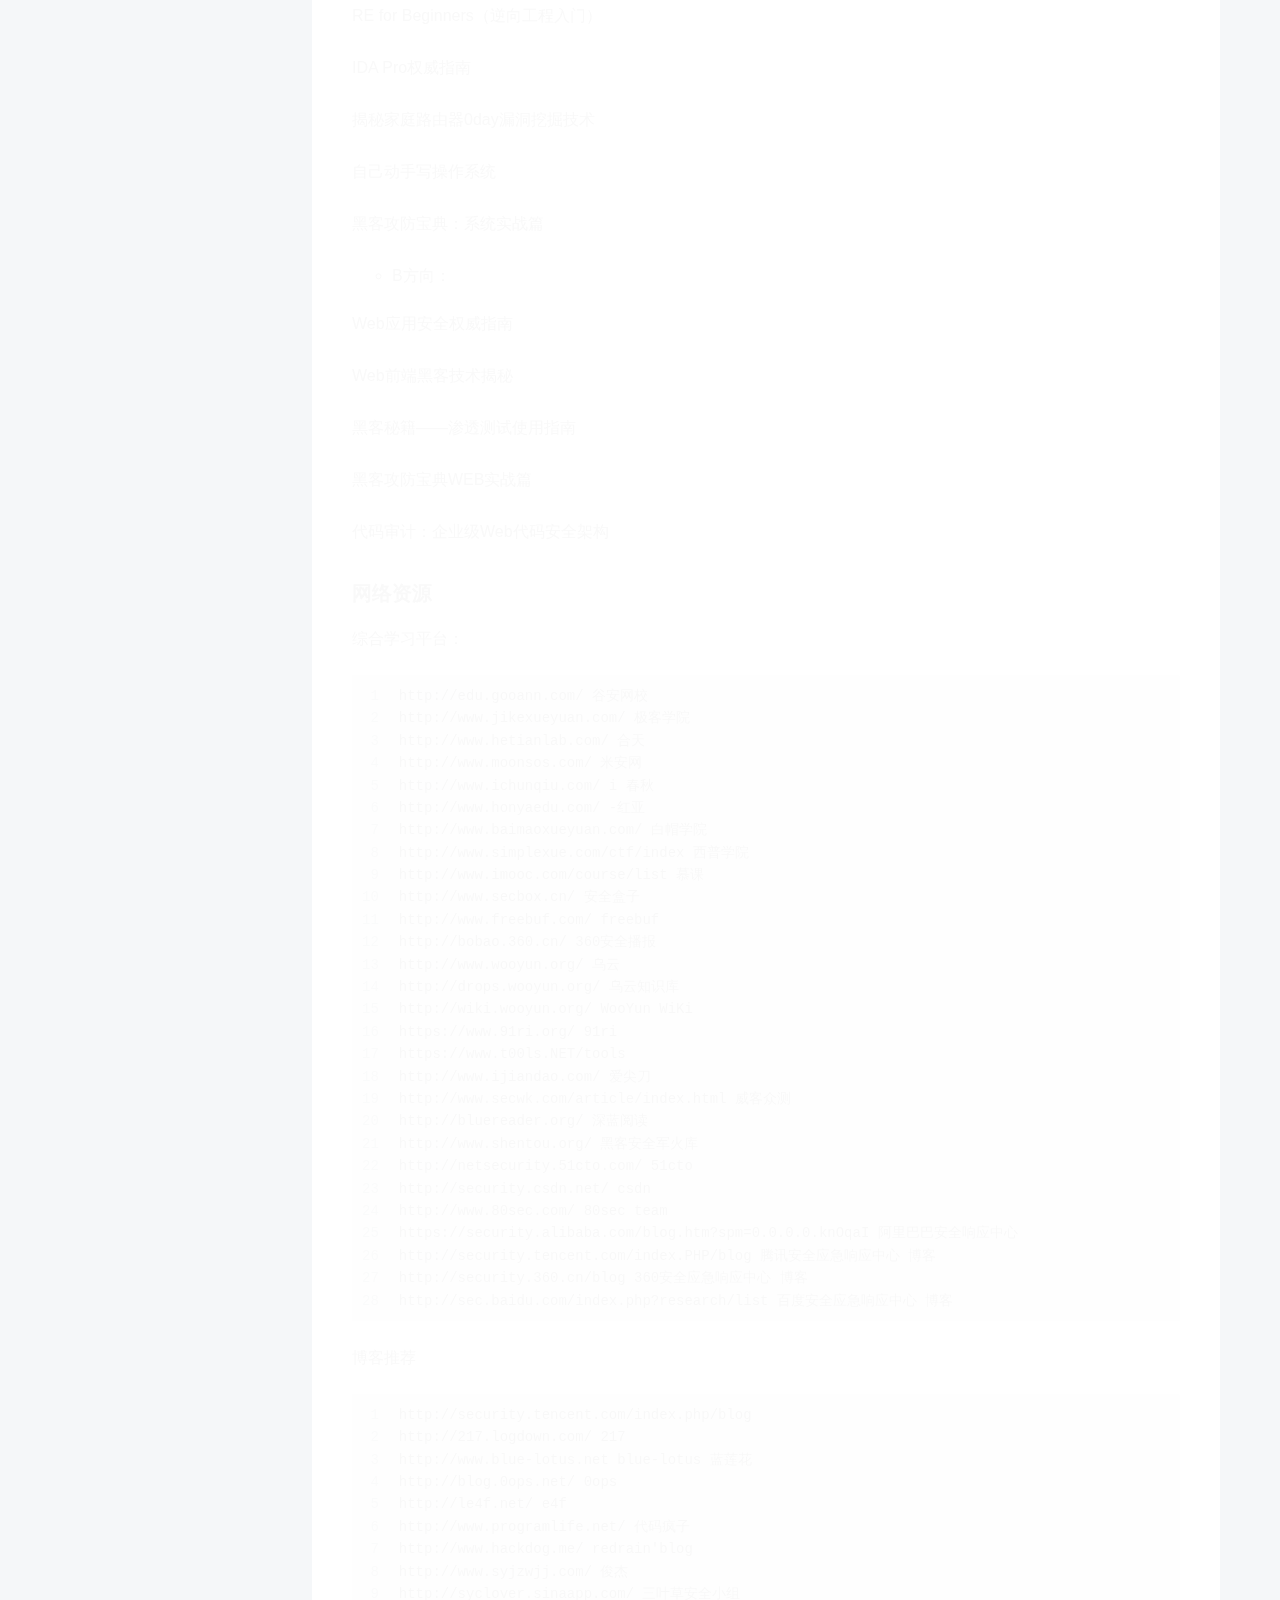
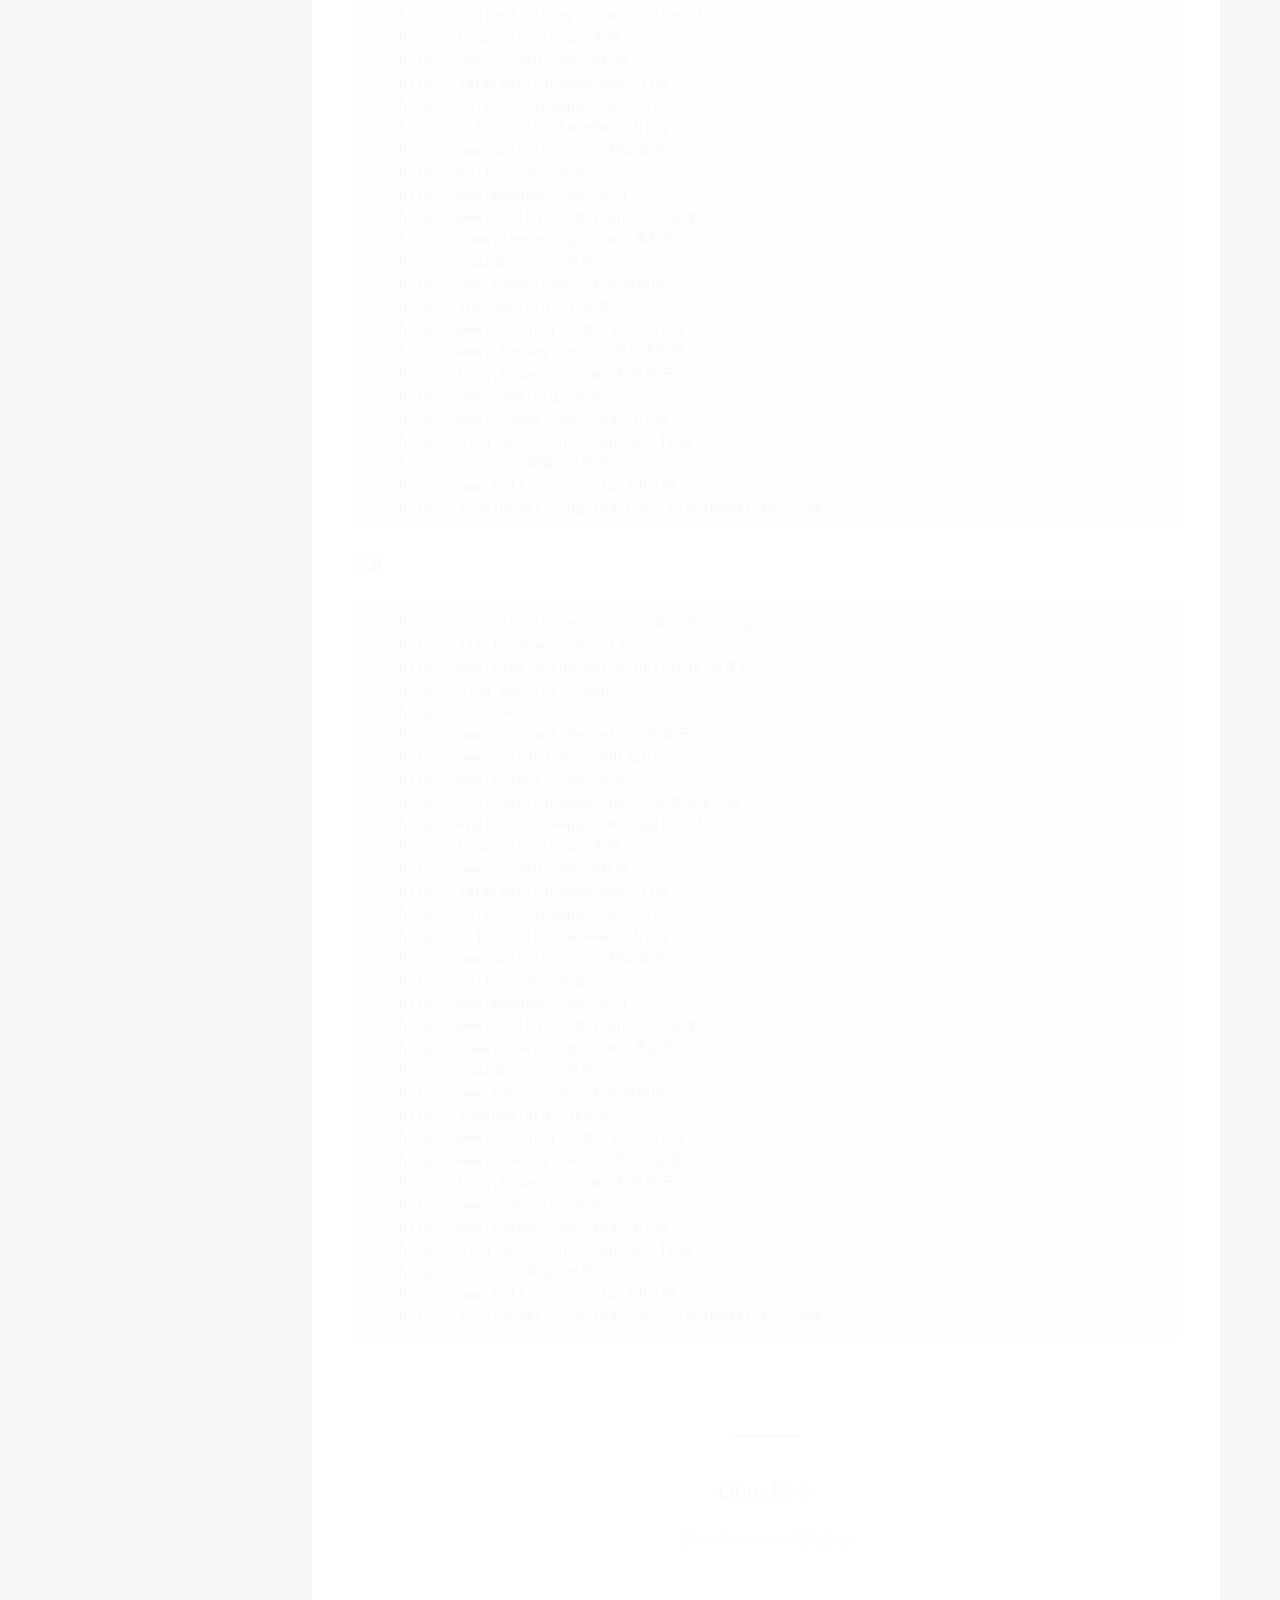
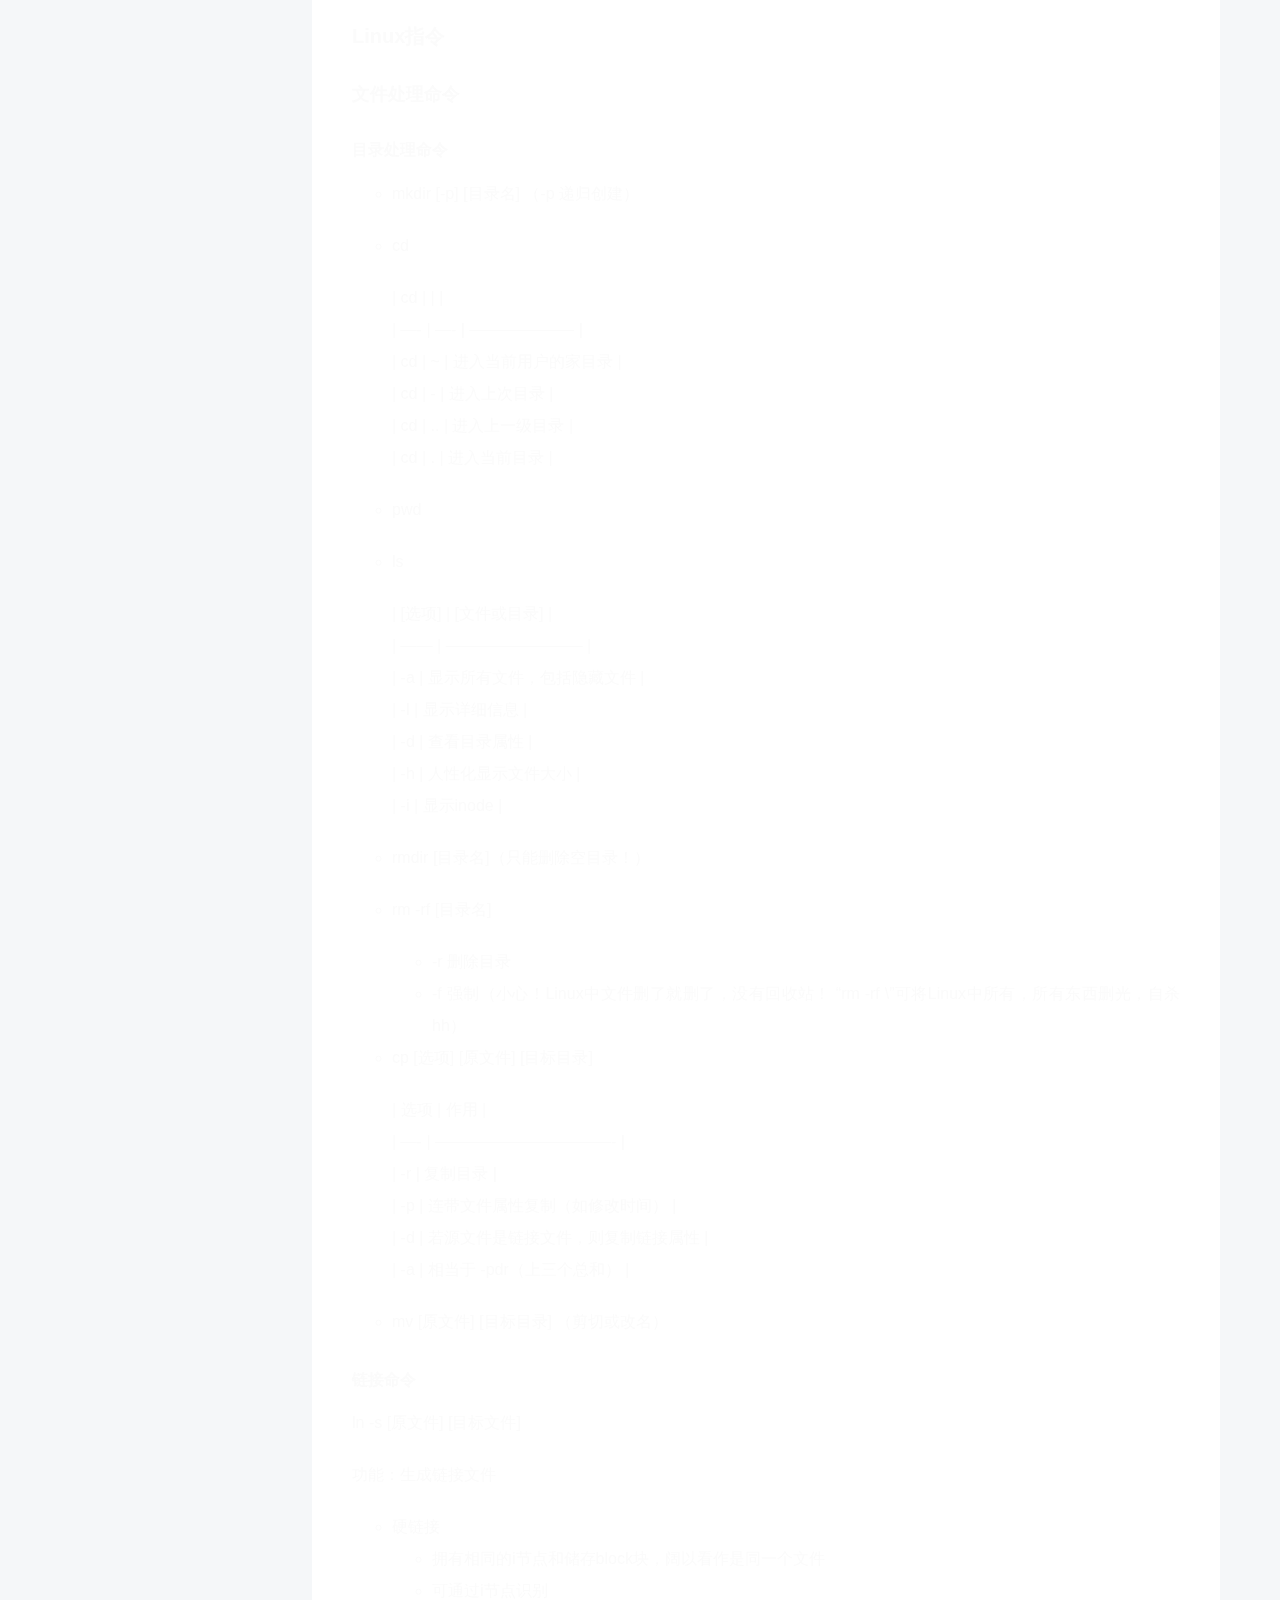
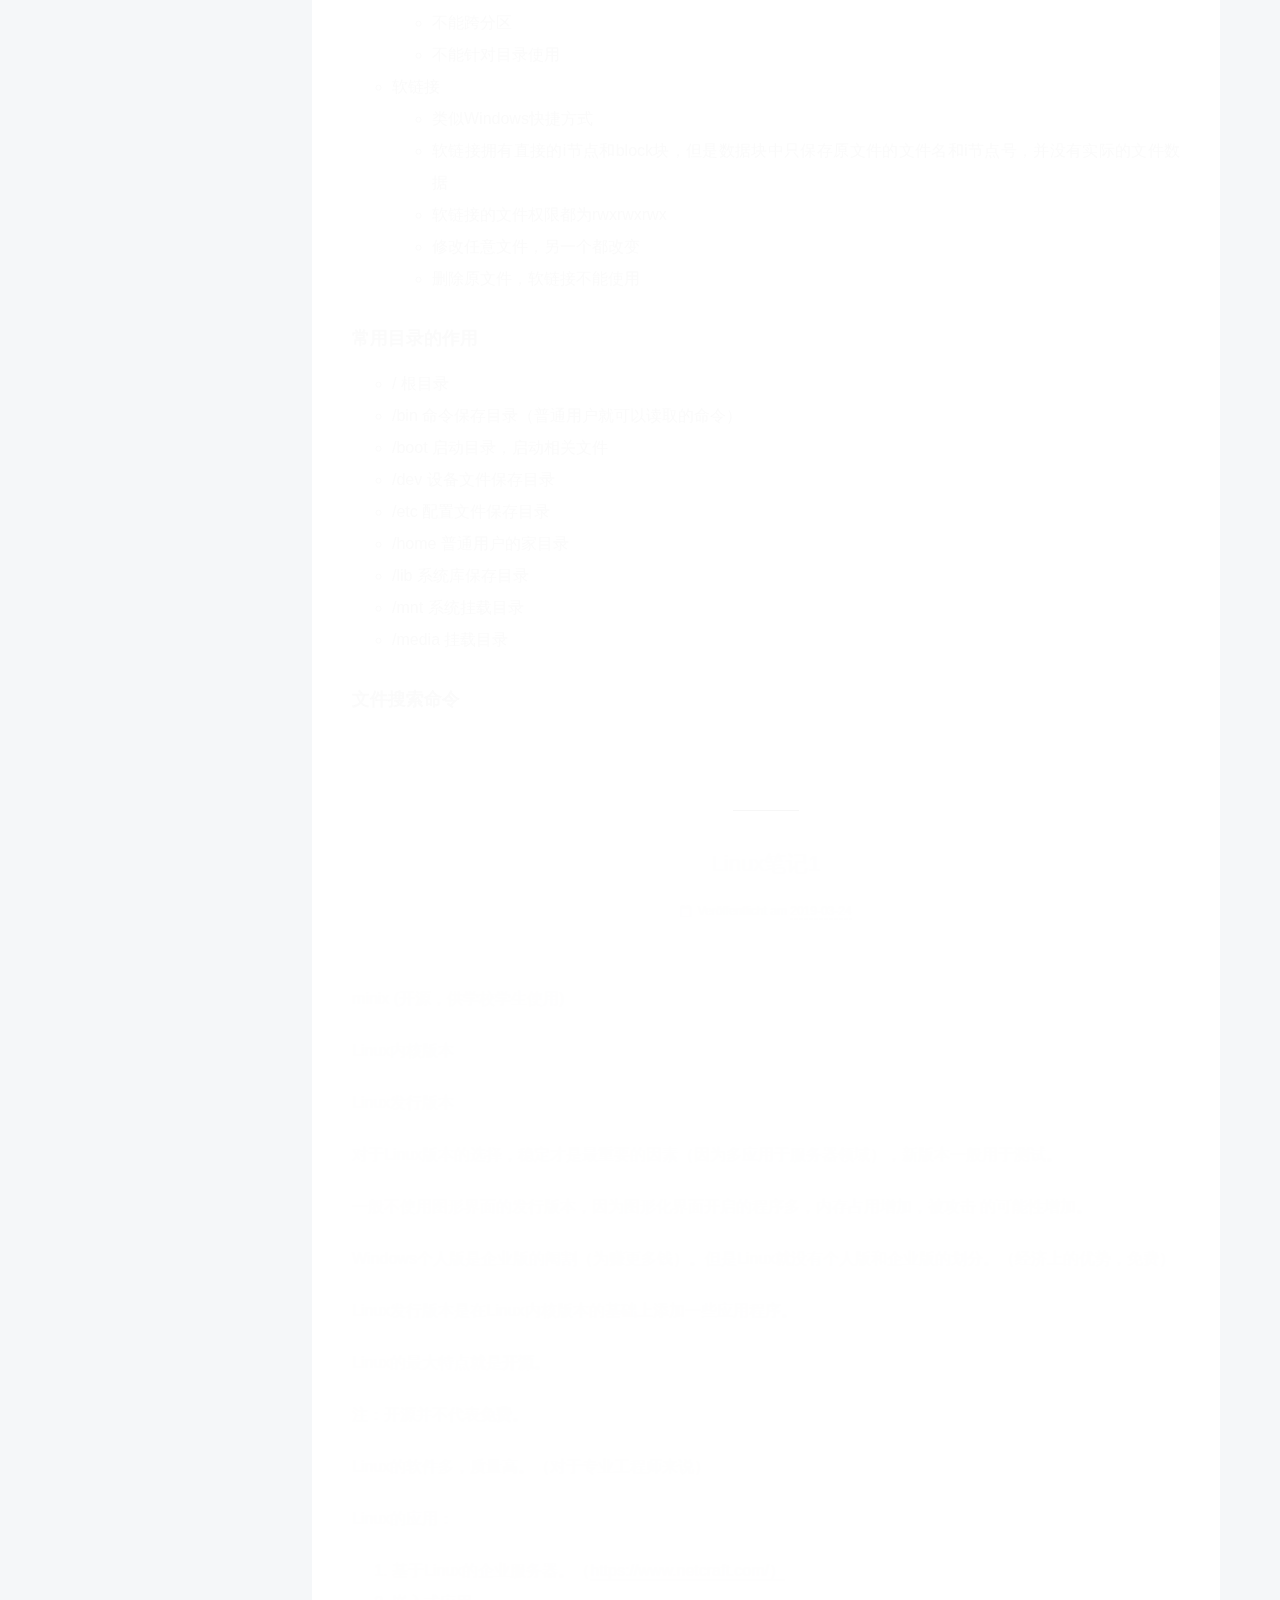
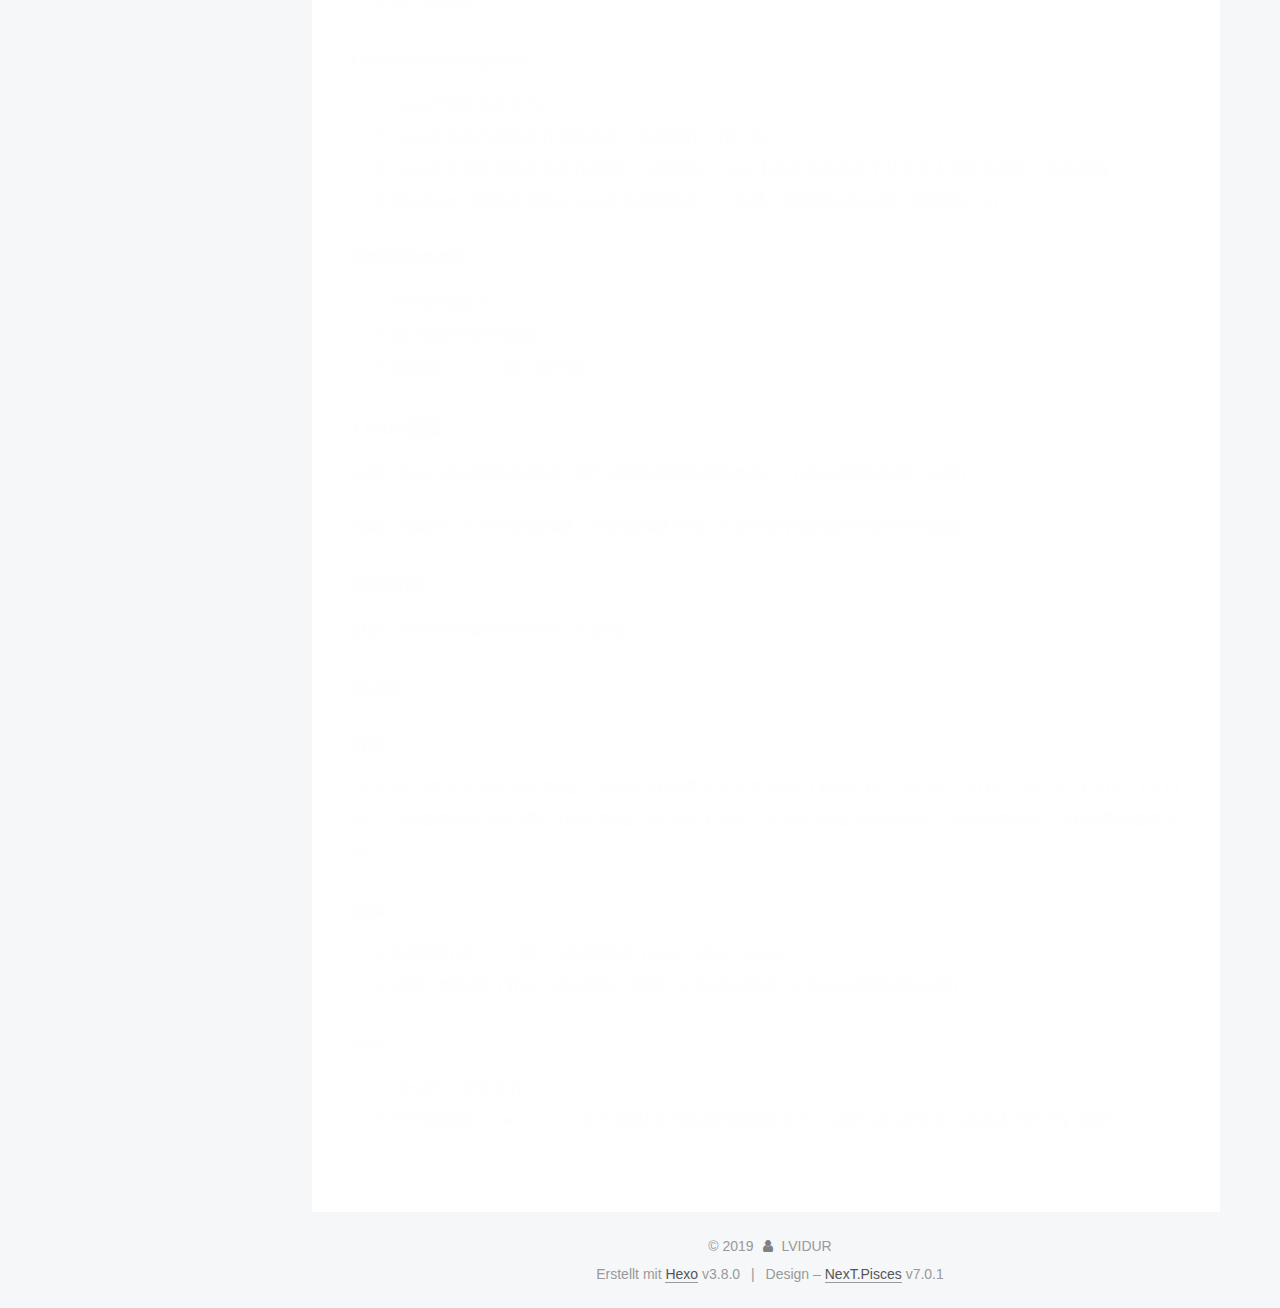
==== commit a69d87d7: "Site updated: 2019-04-16 16:04:04" ====
--- a/index.html
+++ b/index.html
@@ -188,7 +188,7 @@
   </div>
 
   <div class="site-nav-toggle">
-    <button aria-label="Toggle navigation bar">
+    <button aria-label="Navigationsleiste an/ausschalten">
       <span class="btn-bar"></span>
       <span class="btn-bar"></span>
       <span class="btn-bar"></span>
@@ -216,7 +216,7 @@
 
     
 
-    <a href="/" rel="section"><i class="menu-item-icon fa fa-fw fa-home"></i> <br>Accueil</a>
+    <a href="/" rel="section"><i class="menu-item-icon fa fa-fw fa-home"></i> <br>Startseite</a>
 
   </li>
         
@@ -233,7 +233,7 @@
 
     
 
-    <a href="/archives/" rel="section"><i class="menu-item-icon fa fa-fw fa-archive"></i> <br>Archives</a>
+    <a href="/archives/" rel="section"><i class="menu-item-icon fa fa-fw fa-archive"></i> <br>Archiv</a>
 
   </li>
 
@@ -323,14 +323,14 @@
                 <i class="fa fa-calendar-o"></i>
               </span>
               
-                <span class="post-meta-item-text">Posté le</span>
-              
-
-              
-                
-              
-
-              <time title="Post created: 2019-03-24 17:01:12 / Updated at: 17:08:09" itemprop="dateCreated datePublished" datetime="2019-03-24T17:01:12+08:00">2019-03-24</time>
+                <span class="post-meta-item-text">Veröffentlicht am</span>
+              
+
+              
+                
+              
+
+              <time title="Erstellt: 2019-03-24 17:01:12 / Geändert am: 17:08:09" itemprop="dateCreated datePublished" datetime="2019-03-24T17:01:12+08:00">2019-03-24</time>
             
 
             
@@ -501,14 +501,14 @@
                 <i class="fa fa-calendar-o"></i>
               </span>
               
-                <span class="post-meta-item-text">Posté le</span>
-              
-
-              
-                
-              
-
-              <time title="Post created: 2019-03-24 17:01:12 / Updated at: 17:02:31" itemprop="dateCreated datePublished" datetime="2019-03-24T17:01:12+08:00">2019-03-24</time>
+                <span class="post-meta-item-text">Veröffentlicht am</span>
+              
+
+              
+                
+              
+
+              <time title="Erstellt: 2019-03-24 17:01:12 / Geändert am: 17:02:31" itemprop="dateCreated datePublished" datetime="2019-03-24T17:01:12+08:00">2019-03-24</time>
             
 
             
@@ -656,14 +656,14 @@
                 <i class="fa fa-calendar-o"></i>
               </span>
               
-                <span class="post-meta-item-text">Posté le</span>
-              
-
-              
-                
-              
-
-              <time title="Post created: 2019-03-24 17:01:12 / Updated at: 17:07:33" itemprop="dateCreated datePublished" datetime="2019-03-24T17:01:12+08:00">2019-03-24</time>
+                <span class="post-meta-item-text">Veröffentlicht am</span>
+              
+
+              
+                
+              
+
+              <time title="Erstellt: 2019-03-24 17:01:12 / Geändert am: 17:07:33" itemprop="dateCreated datePublished" datetime="2019-03-24T17:01:12+08:00">2019-03-24</time>
             
 
             
@@ -802,14 +802,14 @@
                 <i class="fa fa-calendar-o"></i>
               </span>
               
-                <span class="post-meta-item-text">Posté le</span>
-              
-
-              
-                
-              
-
-              <time title="Post created: 2019-03-24 17:01:12 / Updated at: 17:03:08" itemprop="dateCreated datePublished" datetime="2019-03-24T17:01:12+08:00">2019-03-24</time>
+                <span class="post-meta-item-text">Veröffentlicht am</span>
+              
+
+              
+                
+              
+
+              <time title="Erstellt: 2019-03-24 17:01:12 / Geändert am: 17:03:08" itemprop="dateCreated datePublished" datetime="2019-03-24T17:01:12+08:00">2019-03-24</time>
             
 
             
@@ -993,14 +993,14 @@
                 <i class="fa fa-calendar-o"></i>
               </span>
               
-                <span class="post-meta-item-text">Posté le</span>
-              
-
-              
-                
-              
-
-              <time title="Post created: 2019-03-24 17:01:12 / Updated at: 17:10:18" itemprop="dateCreated datePublished" datetime="2019-03-24T17:01:12+08:00">2019-03-24</time>
+                <span class="post-meta-item-text">Veröffentlicht am</span>
+              
+
+              
+                
+              
+
+              <time title="Erstellt: 2019-03-24 17:01:12 / Geändert am: 17:10:18" itemprop="dateCreated datePublished" datetime="2019-03-24T17:01:12+08:00">2019-03-24</time>
             
 
             
@@ -1190,14 +1190,14 @@
                 <i class="fa fa-calendar-o"></i>
               </span>
               
-                <span class="post-meta-item-text">Posté le</span>
-              
-
-              
-                
-              
-
-              <time title="Post created: 2019-03-24 17:01:12 / Updated at: 17:13:55" itemprop="dateCreated datePublished" datetime="2019-03-24T17:01:12+08:00">2019-03-24</time>
+                <span class="post-meta-item-text">Veröffentlicht am</span>
+              
+
+              
+                
+              
+
+              <time title="Erstellt: 2019-03-24 17:01:12 / Geändert am: 17:13:55" itemprop="dateCreated datePublished" datetime="2019-03-24T17:01:12+08:00">2019-03-24</time>
             
 
             
@@ -1360,7 +1360,7 @@
                   <a href="/archives/">
                 
                     <span class="site-state-item-count">6</span>
-                    <span class="site-state-item-name">articles</span>
+                    <span class="site-state-item-name">Artikel</span>
                   </a>
                 </div>
               
@@ -1417,7 +1417,7 @@
 </div>
 
 
-  <div class="powered-by">Powered by <a href="https://hexo.io" class="theme-link" rel="noopener" target="_blank">Hexo</a> v3.8.0</div>
+  <div class="powered-by">Erstellt mit  <a href="https://hexo.io" class="theme-link" rel="noopener" target="_blank">Hexo</a> v3.8.0</div>
 
 
 
@@ -1425,7 +1425,7 @@
 
 
 
-  <div class="theme-info">Thème – <a href="https://theme-next.org" class="theme-link" rel="noopener" target="_blank">NexT.Pisces</a> v7.0.1</div>
+  <div class="theme-info">Design – <a href="https://theme-next.org" class="theme-link" rel="noopener" target="_blank">NexT.Pisces</a> v7.0.1</div>
 
 
 
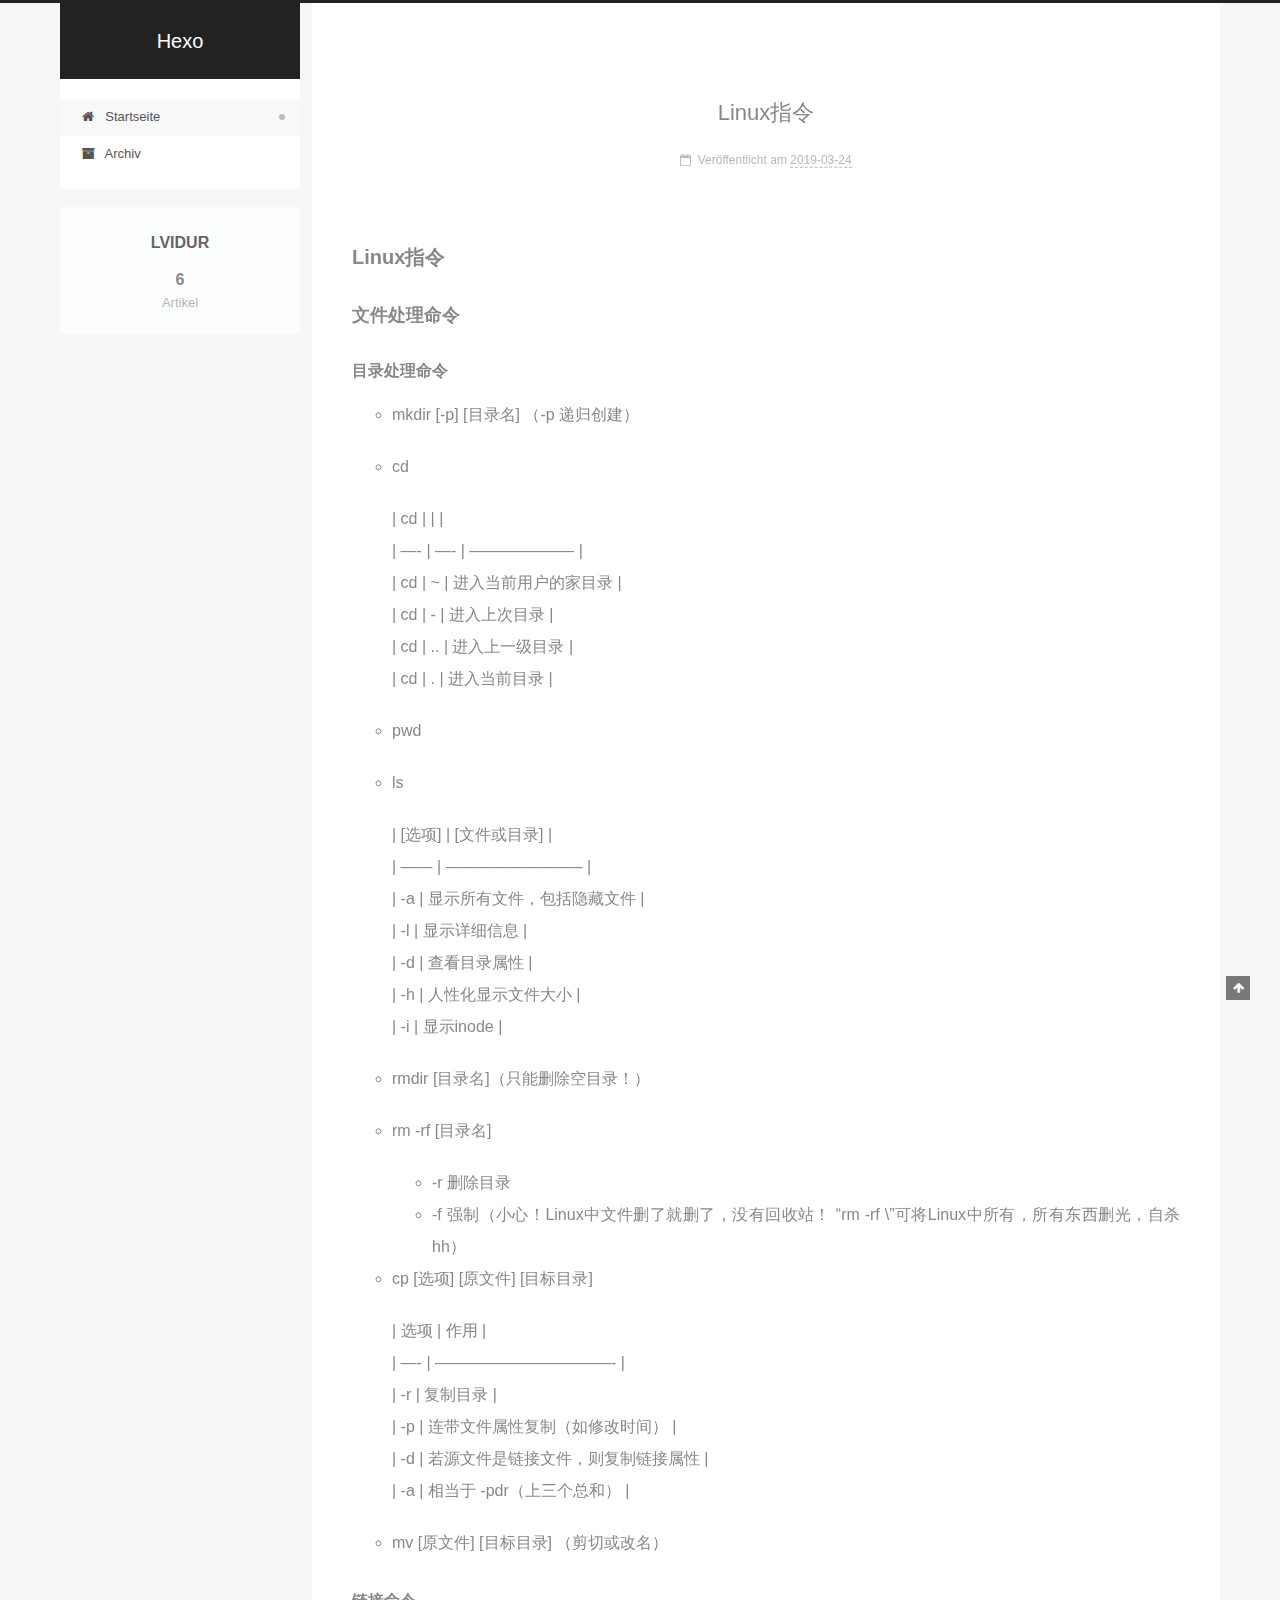
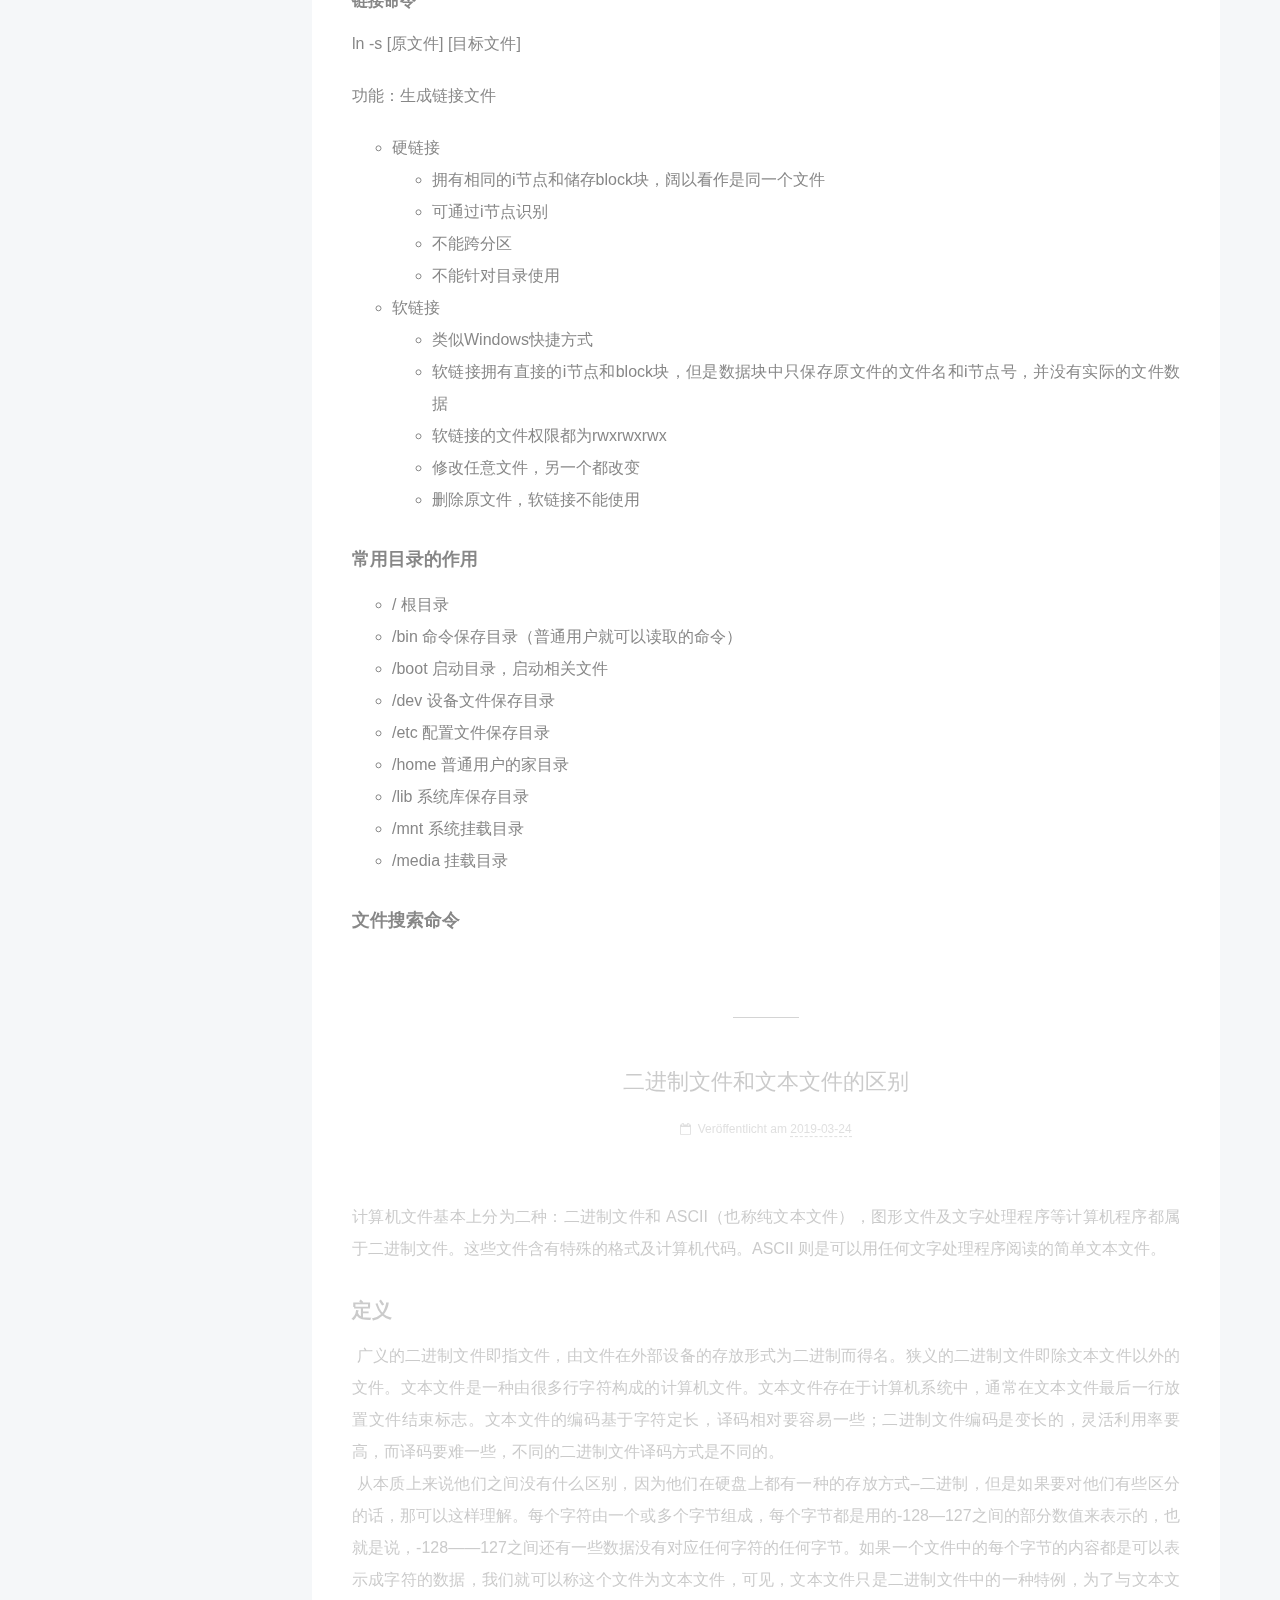
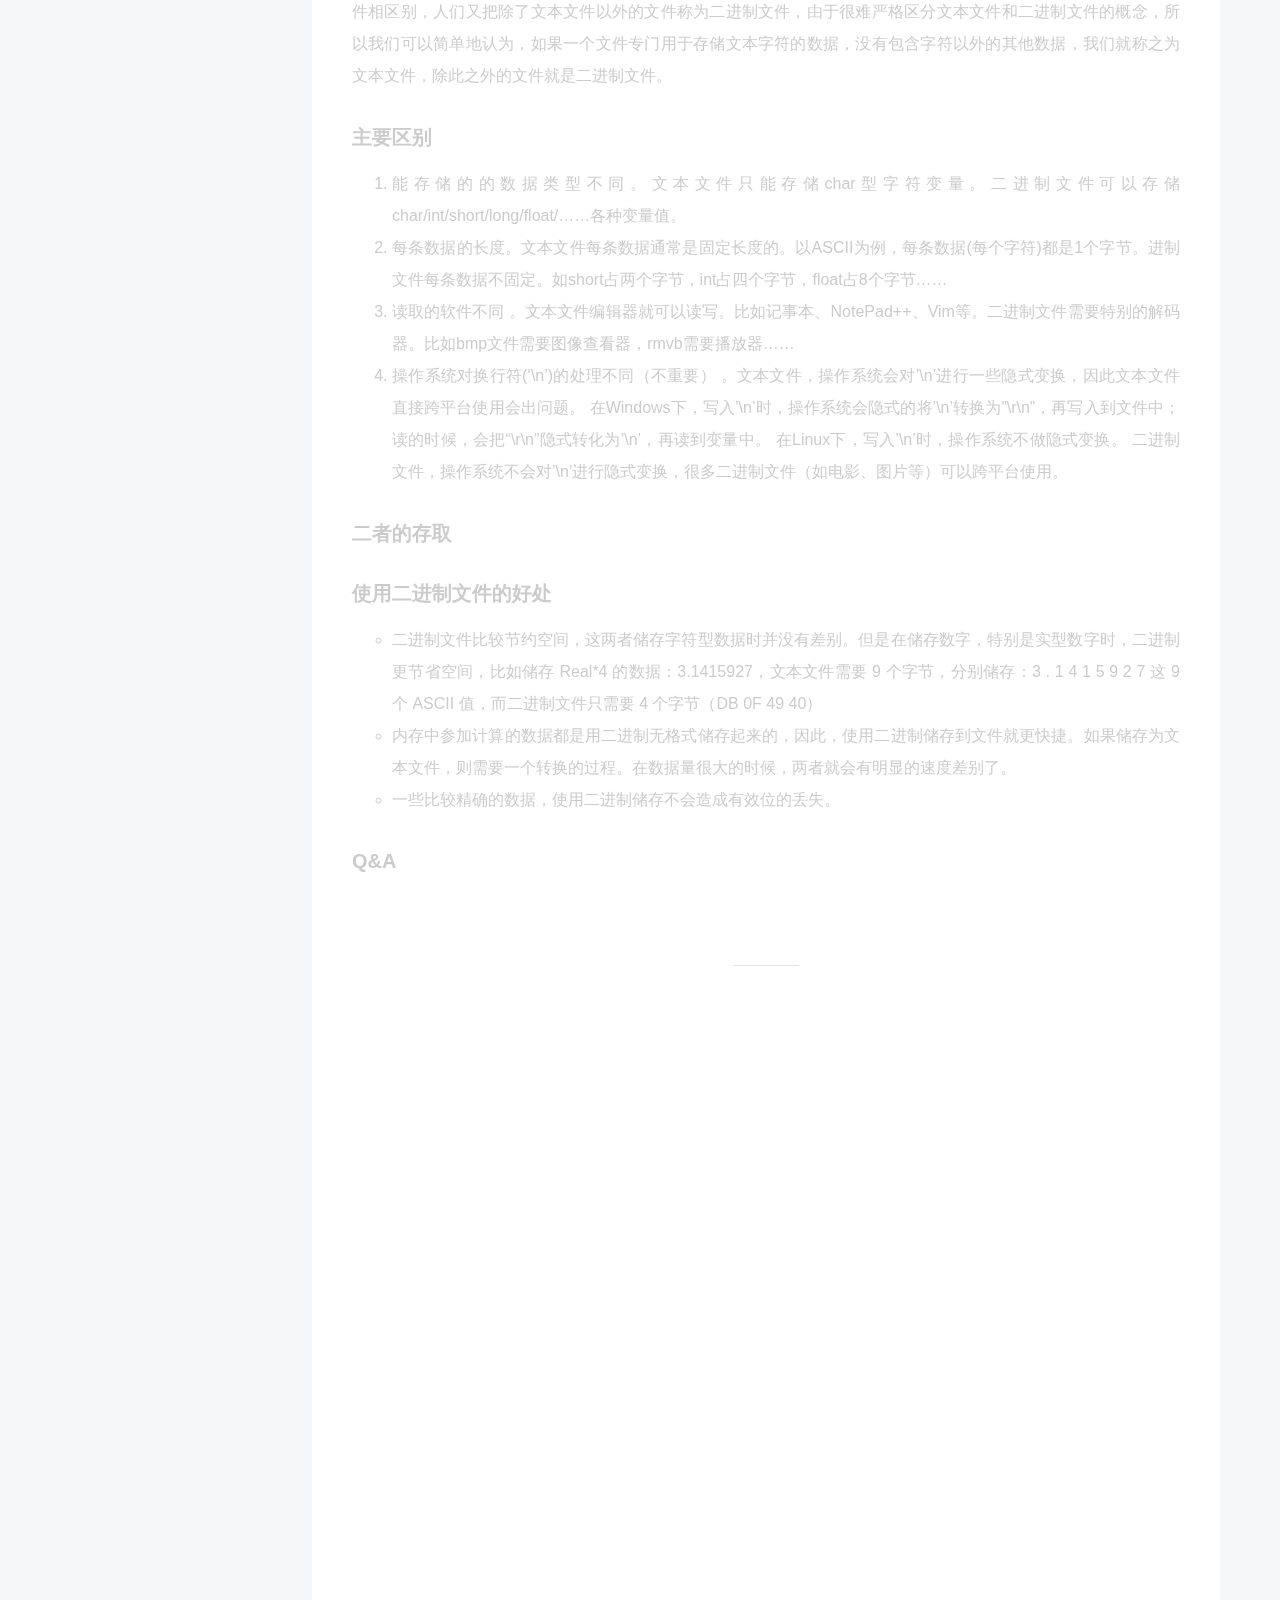
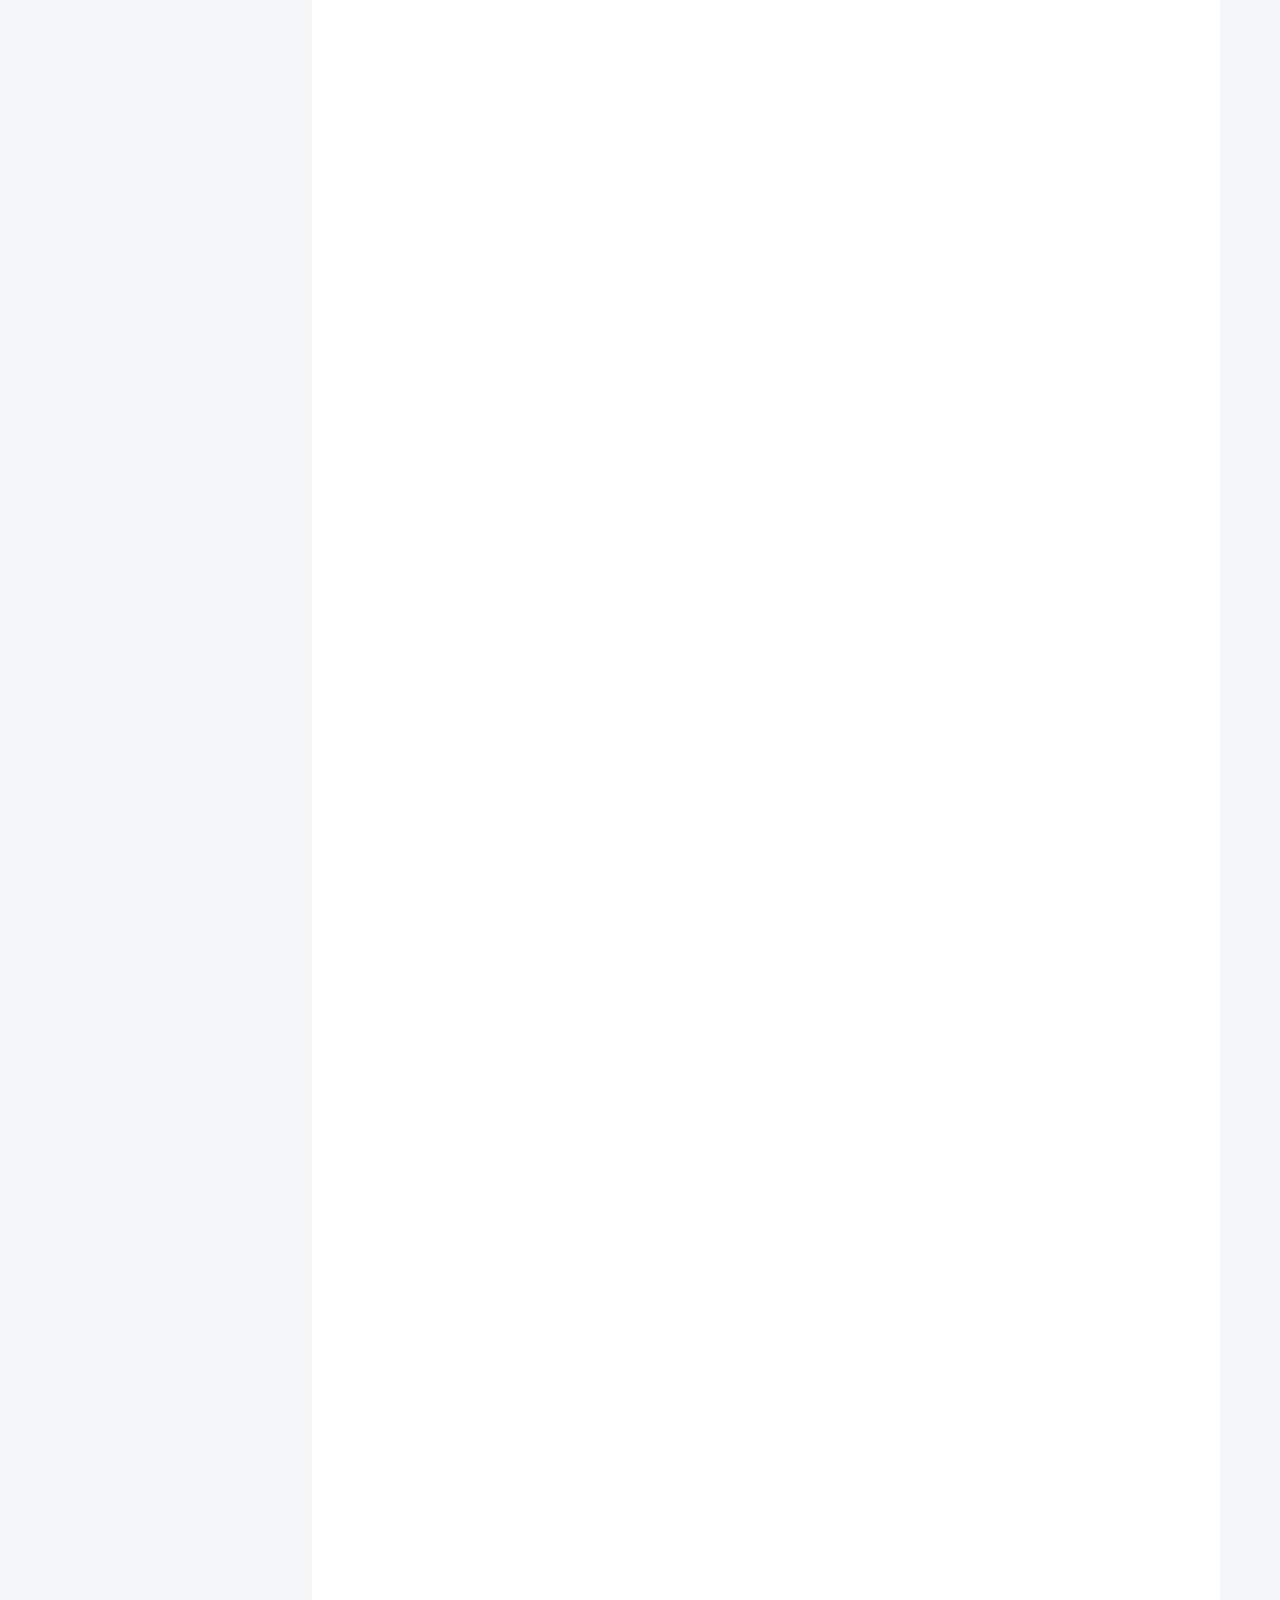
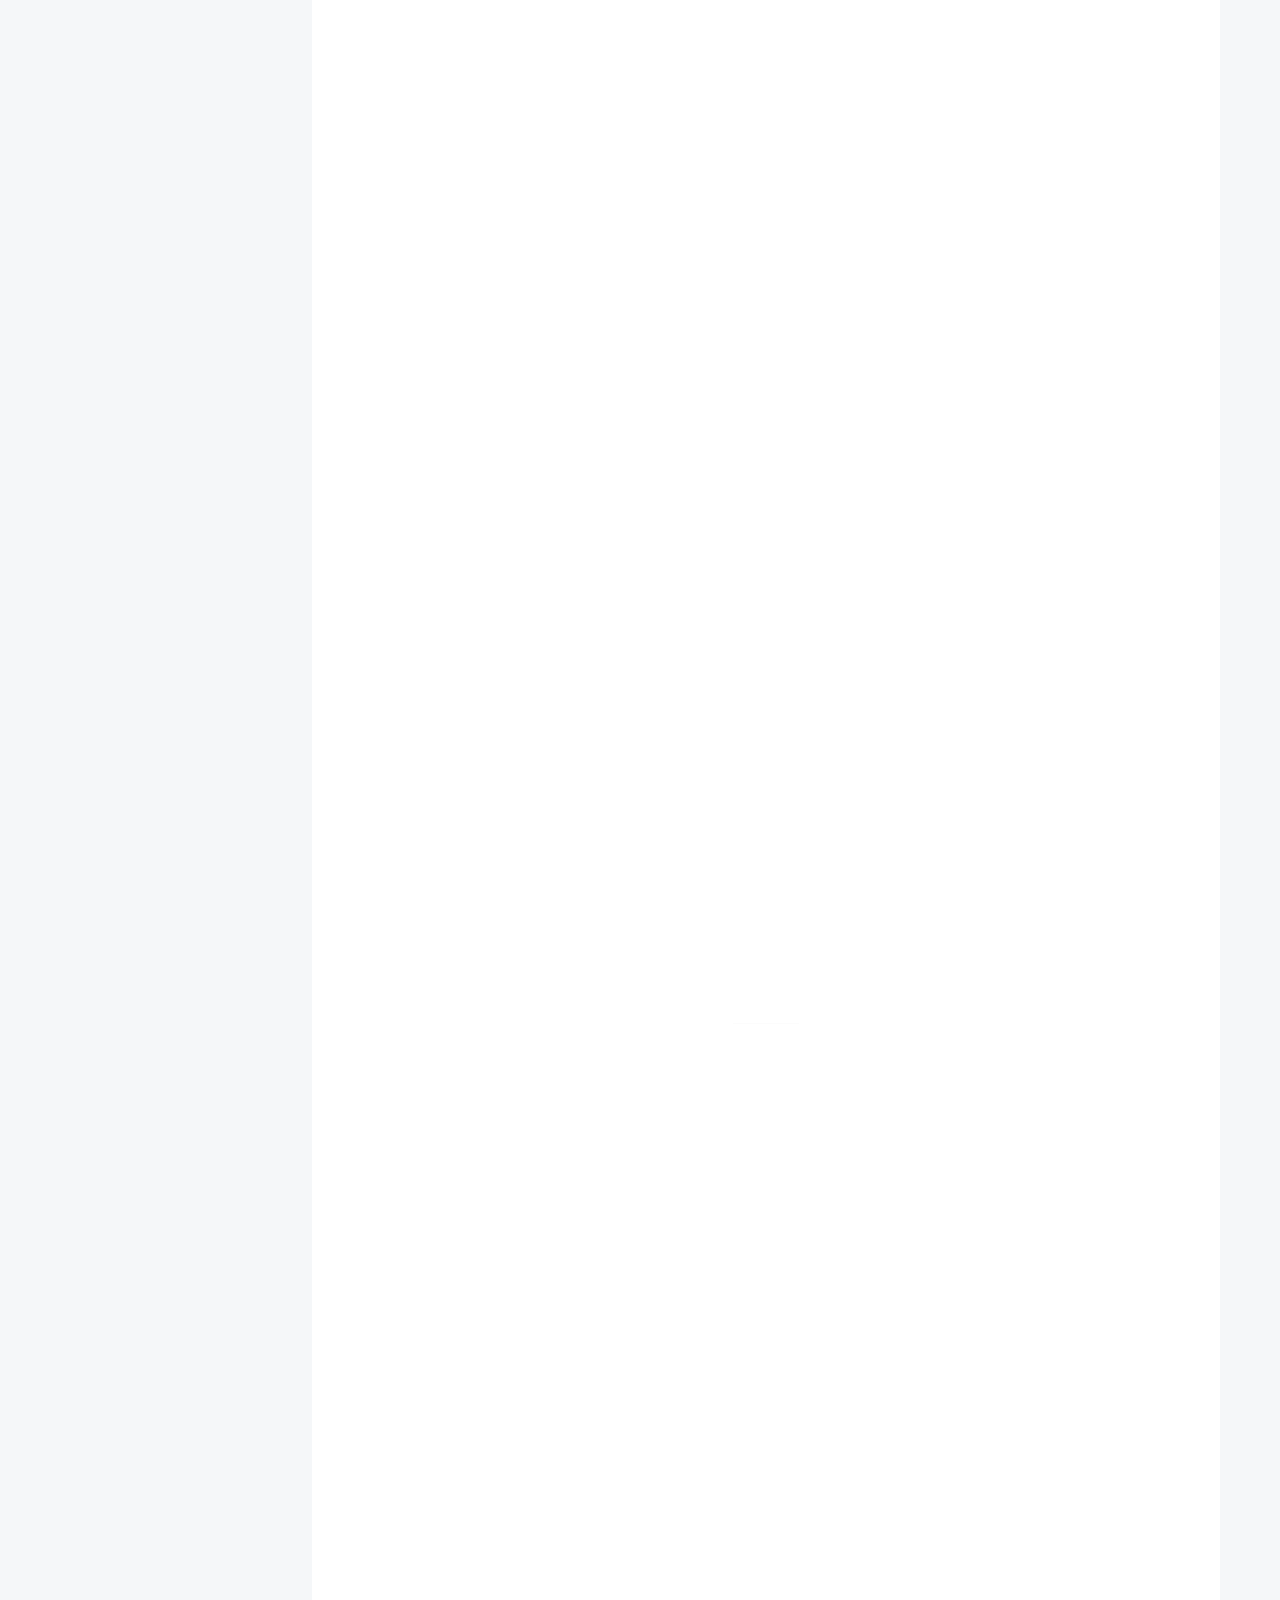
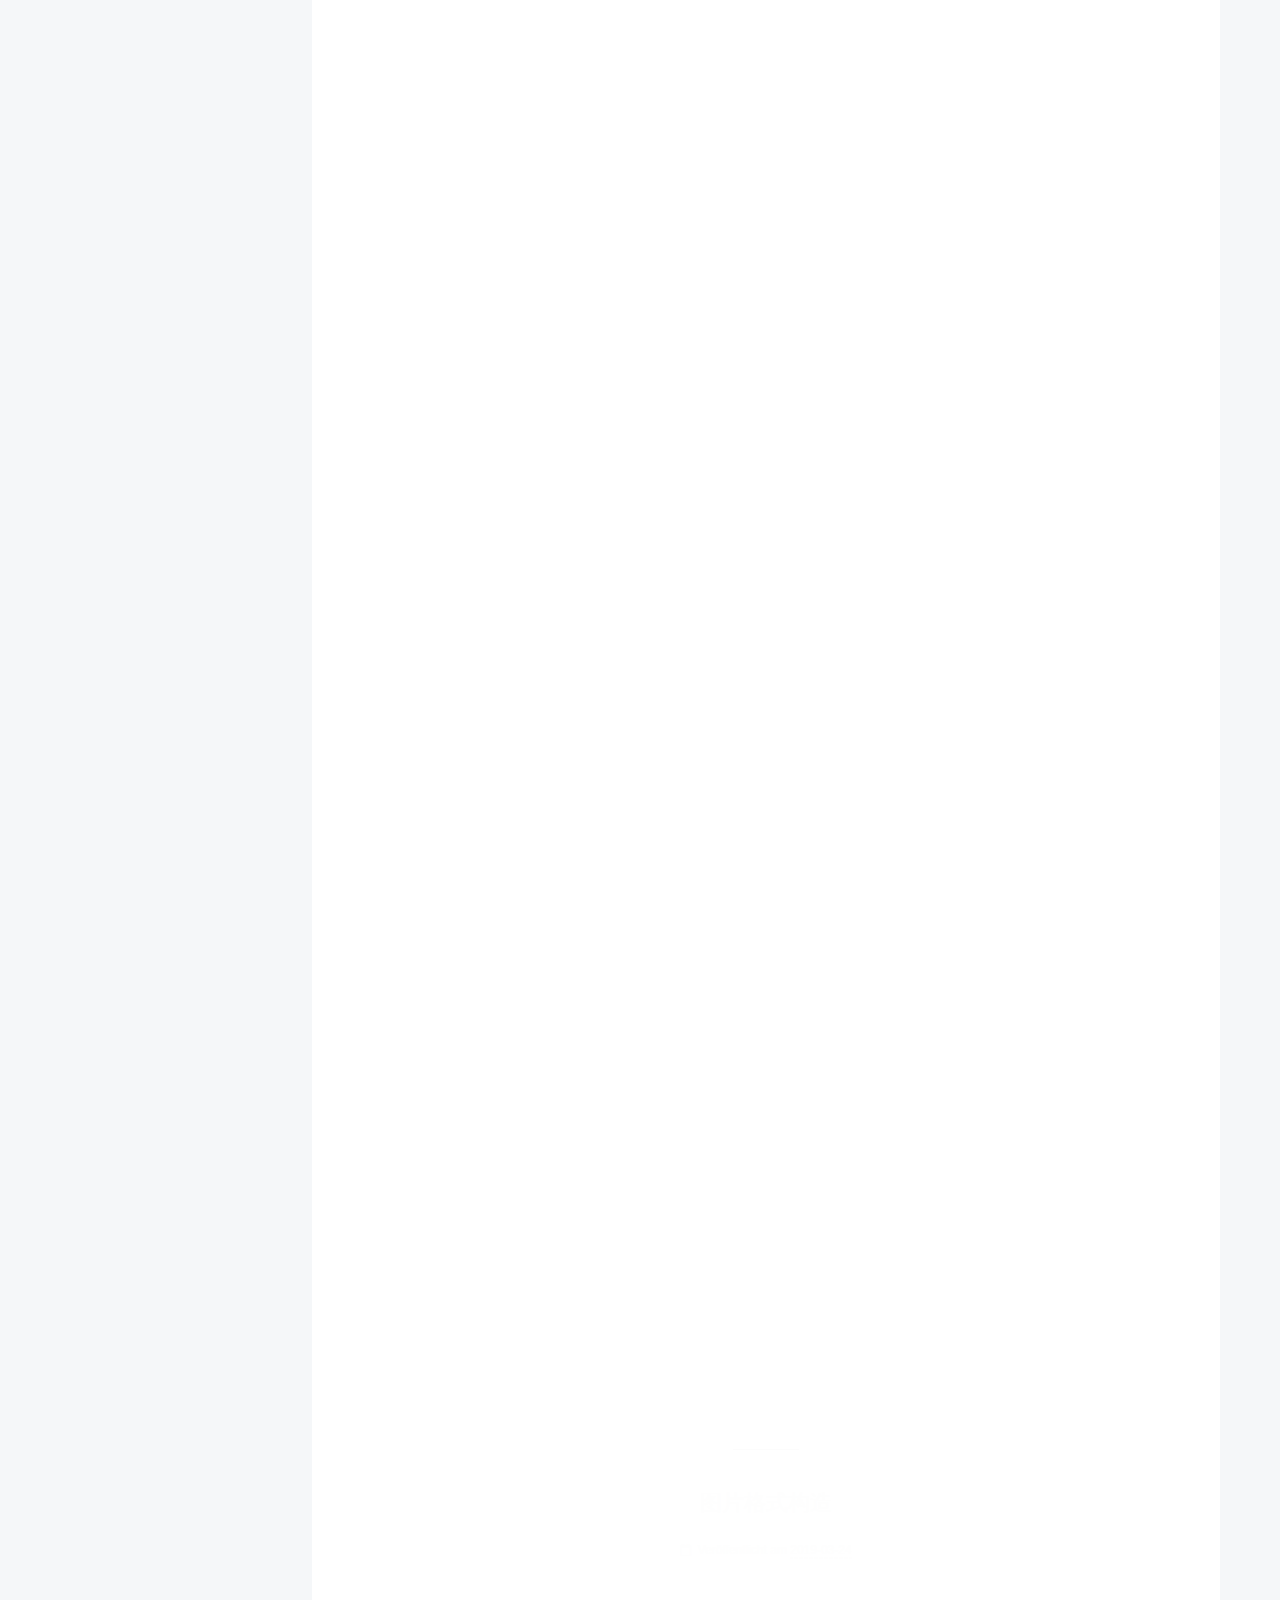
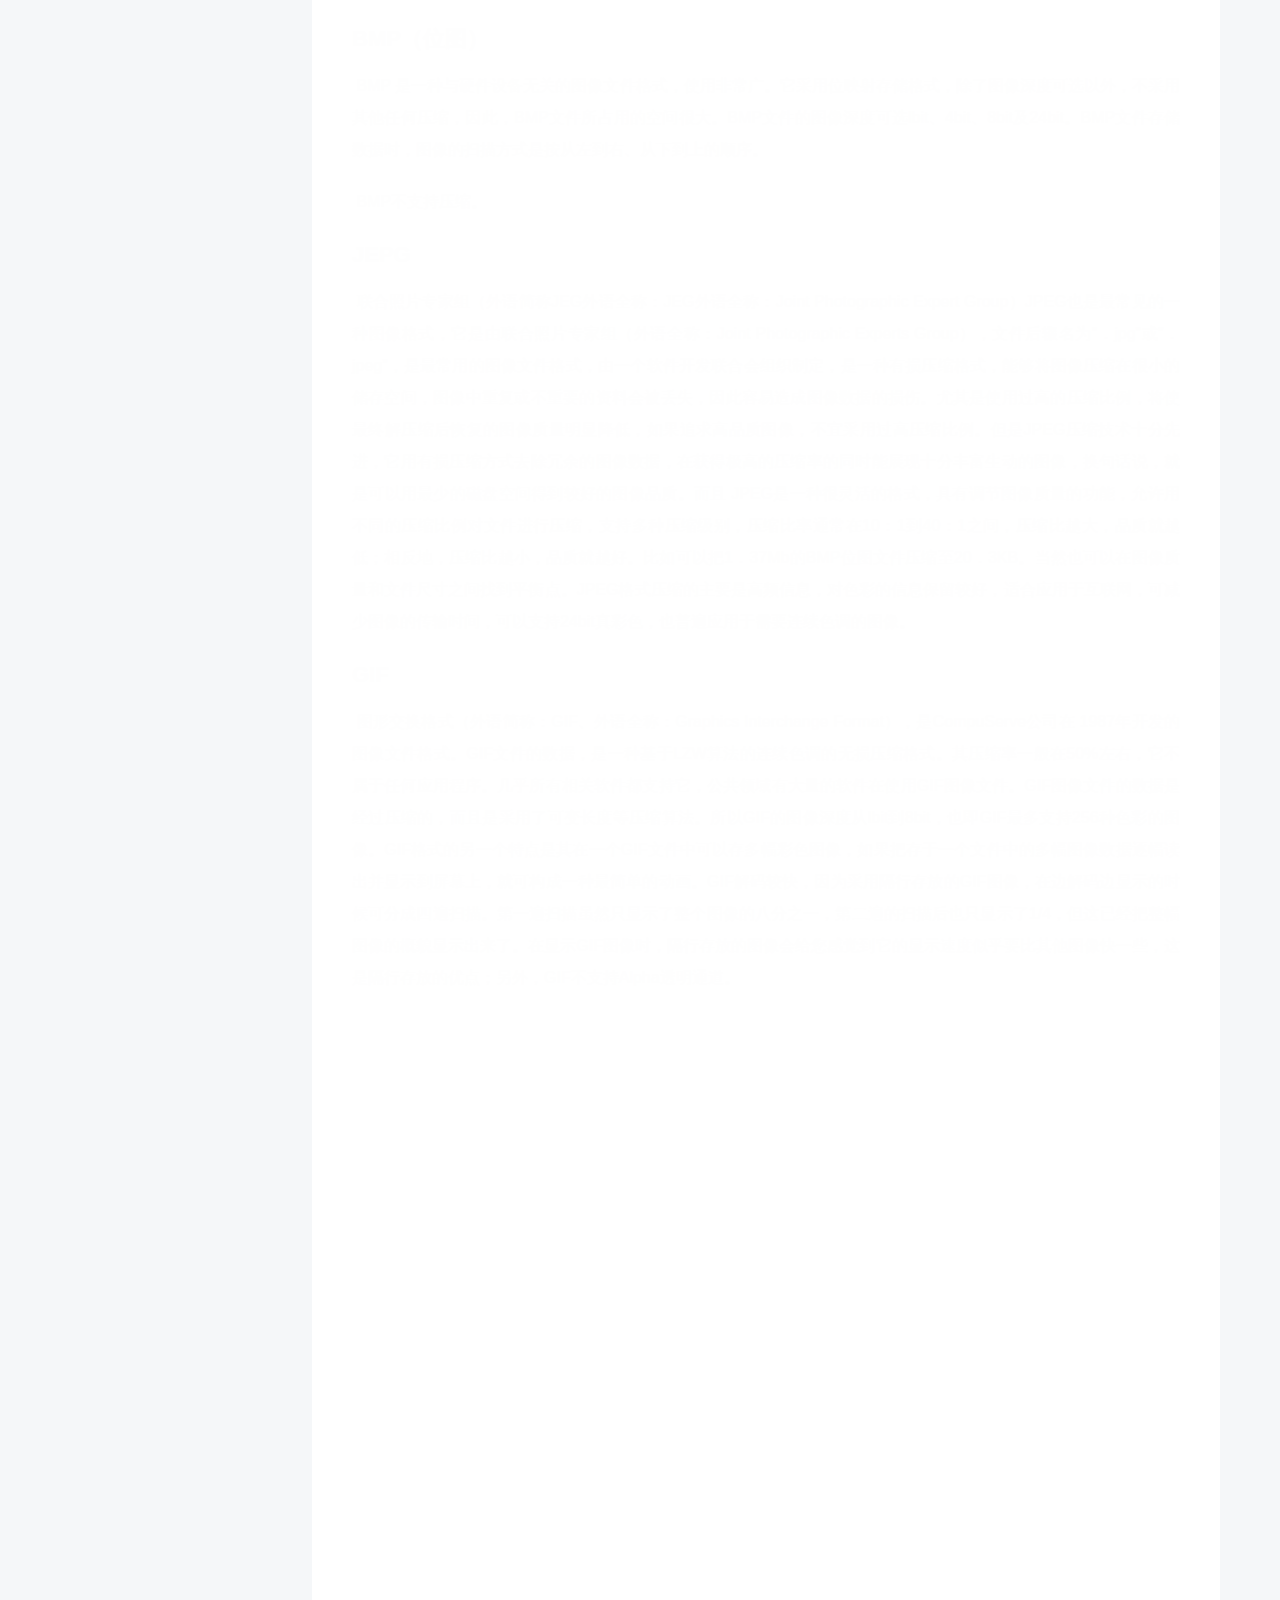
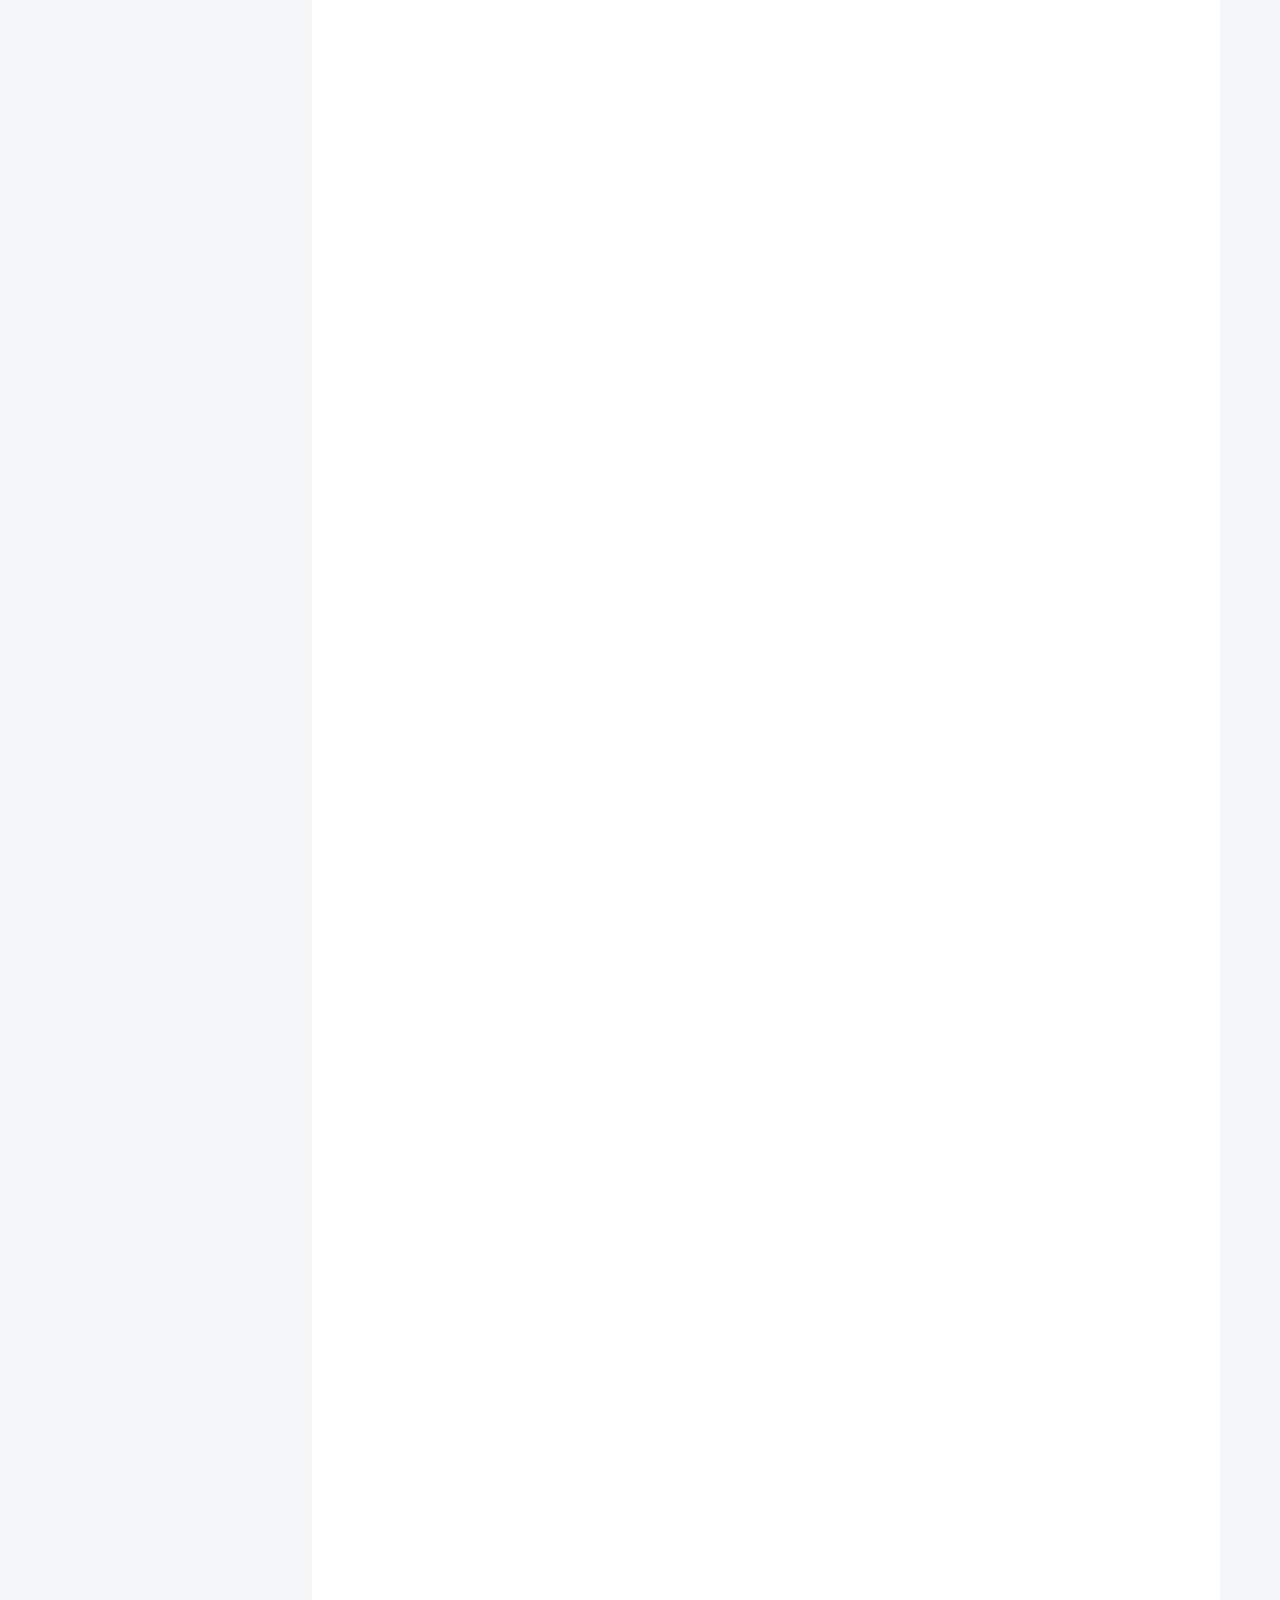
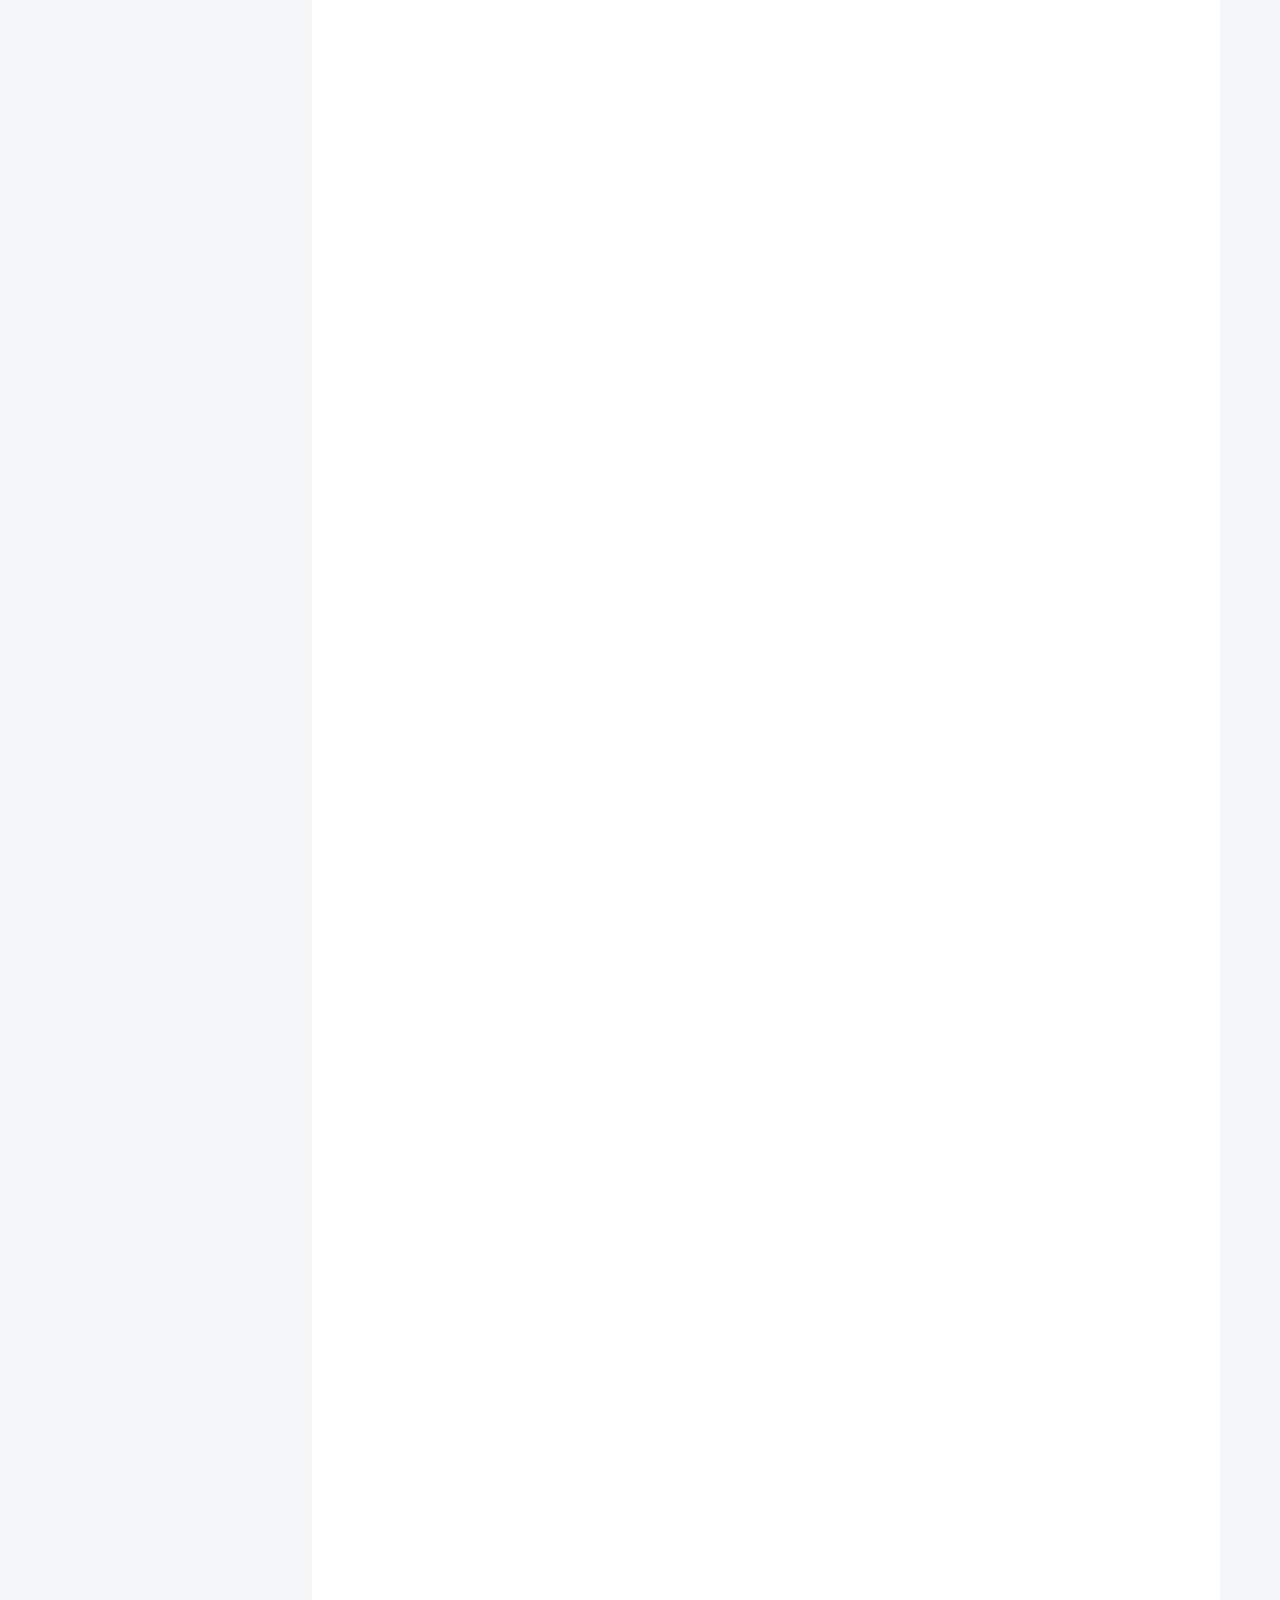
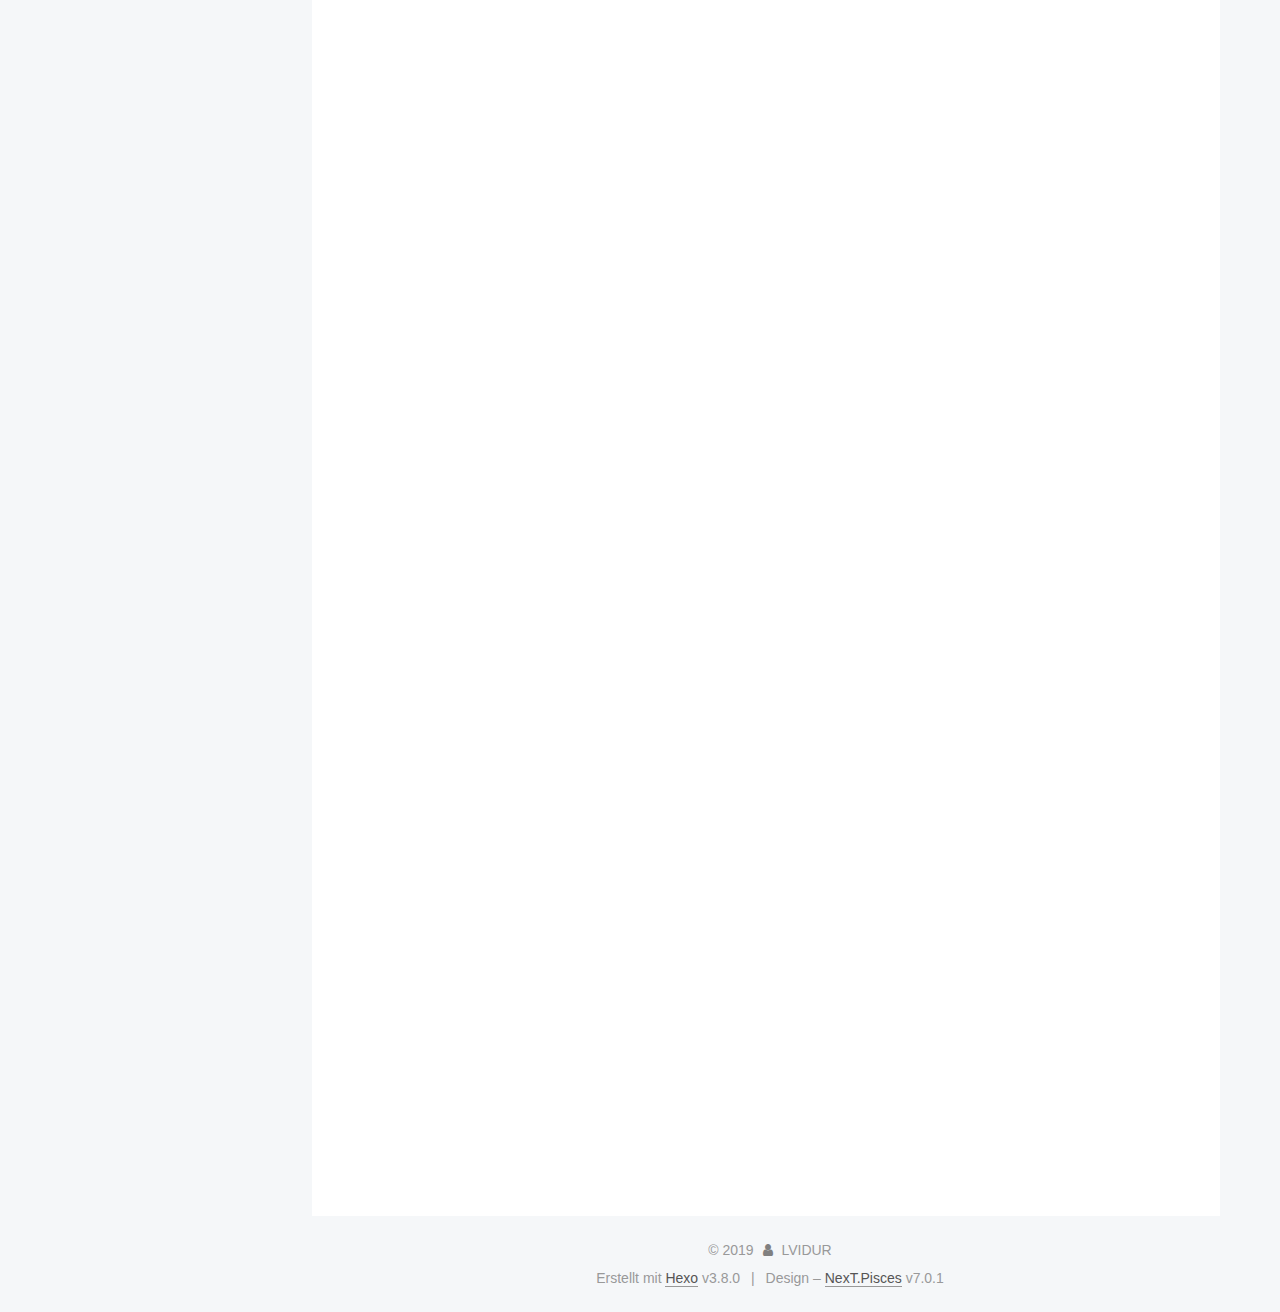
==== commit 4aa2e0d9: "Site updated: 2019-04-20 14:18:50" ====
--- a/index.html
+++ b/index.html
@@ -269,6 +269,358 @@
           <div id="content" class="content">
             
   <section id="posts" class="posts-expand">
+    
+      
+
+  
+
+  
+  
+  
+
+  
+
+  <article class="post post-type-normal" itemscope itemtype="http://schema.org/Article">
+  
+  
+  
+  <div class="post-block">
+    <link itemprop="mainEntityOfPage" href="http://yoursite.com/2019/03/24/Linux指令/">
+
+    <span hidden itemprop="author" itemscope itemtype="http://schema.org/Person">
+      <meta itemprop="name" content="LVIDUR">
+      <meta itemprop="description" content>
+      <meta itemprop="image" content="/images/avatar.gif">
+    </span>
+
+    <span hidden itemprop="publisher" itemscope itemtype="http://schema.org/Organization">
+      <meta itemprop="name" content="Hexo">
+    </span>
+
+    
+      <header class="post-header">
+
+        
+        
+          <h1 class="post-title" itemprop="name headline">
+                
+                
+                <a href="/2019/03/24/Linux指令/" class="post-title-link" itemprop="url">Linux指令</a>
+              
+            
+          </h1>
+        
+
+        <div class="post-meta">
+          <span class="post-time">
+
+            
+            
+            
+
+            
+              <span class="post-meta-item-icon">
+                <i class="fa fa-calendar-o"></i>
+              </span>
+              
+                <span class="post-meta-item-text">Veröffentlicht am</span>
+              
+
+              
+                
+              
+
+              <time title="Erstellt: 2019-03-24 17:01:12 / Geändert am: 17:10:18" itemprop="dateCreated datePublished" datetime="2019-03-24T17:01:12+08:00">2019-03-24</time>
+            
+
+            
+              
+
+              
+            
+          </span>
+
+          
+
+          
+            
+            
+          
+
+          
+          
+
+          
+
+          
+
+          
+
+        </div>
+      </header>
+    
+
+    
+    
+    
+    <div class="post-body" itemprop="articleBody">
+
+      
+      
+
+      
+        
+          
+            <h2 id="Linux指令"><a href="#Linux指令" class="headerlink" title="Linux指令"></a>Linux指令</h2><h3 id="文件处理命令"><a href="#文件处理命令" class="headerlink" title="文件处理命令"></a>文件处理命令</h3><h4 id="目录处理命令"><a href="#目录处理命令" class="headerlink" title="目录处理命令"></a>目录处理命令</h4><ul>
+<li><p>mkdir [-p] [目录名] （-p 递归创建）</p>
+</li>
+<li><p>cd</p>
+<p>| cd   |      |                      |<br>| —- | —- | ——————– |<br>| cd   | ~    | 进入当前用户的家目录 |<br>| cd   | -    | 进入上次目录         |<br>| cd   | ..   | 进入上一级目录       |<br>| cd   | .    | 进入当前目录         |</p>
+</li>
+<li><p>pwd</p>
+</li>
+<li><p>ls</p>
+<p>| [选项] | [文件或目录]               |<br>| —— | ————————– |<br>| -a     | 显示所有文件，包括隐藏文件 |<br>| -l     | 显示详细信息               |<br>| -d     | 查看目录属性               |<br>| -h     | 人性化显示文件大小         |<br>| -i     | 显示inode                  |</p>
+</li>
+<li><p>rmdir [目录名]（只能删除空目录！）</p>
+</li>
+<li><p>rm -rf [目录名]</p>
+<ul>
+<li>-r 删除目录</li>
+<li>-f 强制（小心！Linux中文件删了就删了，没有回收站！ “rm -rf \”可将Linux中所有，所有东西删光，自杀hh）</li>
+</ul>
+</li>
+<li><p>cp [选项] [原文件] [目标目录]</p>
+<p>| 选项 | 作用                               |<br>| —- | ———————————- |<br>| -r   | 复制目录                           |<br>| -p   | 连带文件属性复制（如修改时间）     |<br>| -d   | 若源文件是链接文件，则复制链接属性 |<br>| -a   | 相当于 -pdr（上三个总和）          |</p>
+</li>
+<li><p>mv [原文件] [目标目录]   （剪切或改名）</p>
+</li>
+</ul>
+<h4 id="链接命令"><a href="#链接命令" class="headerlink" title="链接命令"></a>链接命令</h4><p>ln -s [原文件] [目标文件]</p>
+<p>功能：生成链接文件</p>
+<ul>
+<li>硬链接<ul>
+<li>拥有相同的i节点和储存block块，阔以看作是同一个文件</li>
+<li>可通过i节点识别</li>
+<li>不能跨分区</li>
+<li>不能针对目录使用</li>
+</ul>
+</li>
+<li>软链接<ul>
+<li>类似Windows快捷方式</li>
+<li>软链接拥有直接的i节点和block块，但是数据块中只保存原文件的文件名和i节点号，并没有实际的文件数据</li>
+<li>软链接的文件权限都为rwxrwxrwx</li>
+<li>修改任意文件，另一个都改变</li>
+<li>删除原文件，软链接不能使用</li>
+</ul>
+</li>
+</ul>
+<h3 id="常用目录的作用"><a href="#常用目录的作用" class="headerlink" title="常用目录的作用"></a>常用目录的作用</h3><ul>
+<li>/ 根目录</li>
+<li>/bin 命令保存目录（普通用户就可以读取的命令）</li>
+<li>/boot 启动目录，启动相关文件</li>
+<li>/dev 设备文件保存目录</li>
+<li>/etc 配置文件保存目录</li>
+<li>/home 普通用户的家目录</li>
+<li>/lib 系统库保存目录</li>
+<li>/mnt 系统挂载目录</li>
+<li>/media 挂载目录</li>
+</ul>
+<h3 id="文件搜索命令"><a href="#文件搜索命令" class="headerlink" title="文件搜索命令"></a>文件搜索命令</h3>
+          
+        
+      
+    </div>
+
+    
+
+    
+    
+    
+
+    
+
+    
+      
+    
+    
+
+    
+
+    <footer class="post-footer">
+      
+
+      
+
+      
+
+      
+      
+        <div class="post-eof"></div>
+      
+    </footer>
+  </div>
+  
+  
+  
+  </article>
+
+
+    
+      
+
+  
+
+  
+  
+  
+
+  
+
+  <article class="post post-type-normal" itemscope itemtype="http://schema.org/Article">
+  
+  
+  
+  <div class="post-block">
+    <link itemprop="mainEntityOfPage" href="http://yoursite.com/2019/03/24/二进制文件与(ASCII)文本文件的区别/">
+
+    <span hidden itemprop="author" itemscope itemtype="http://schema.org/Person">
+      <meta itemprop="name" content="LVIDUR">
+      <meta itemprop="description" content>
+      <meta itemprop="image" content="/images/avatar.gif">
+    </span>
+
+    <span hidden itemprop="publisher" itemscope itemtype="http://schema.org/Organization">
+      <meta itemprop="name" content="Hexo">
+    </span>
+
+    
+      <header class="post-header">
+
+        
+        
+          <h1 class="post-title" itemprop="name headline">
+                
+                
+                <a href="/2019/03/24/二进制文件与(ASCII)文本文件的区别/" class="post-title-link" itemprop="url">二进制文件和文本文件的区别</a>
+              
+            
+          </h1>
+        
+
+        <div class="post-meta">
+          <span class="post-time">
+
+            
+            
+            
+
+            
+              <span class="post-meta-item-icon">
+                <i class="fa fa-calendar-o"></i>
+              </span>
+              
+                <span class="post-meta-item-text">Veröffentlicht am</span>
+              
+
+              
+                
+              
+
+              <time title="Erstellt: 2019-03-24 17:01:12 / Geändert am: 17:02:31" itemprop="dateCreated datePublished" datetime="2019-03-24T17:01:12+08:00">2019-03-24</time>
+            
+
+            
+              
+
+              
+            
+          </span>
+
+          
+
+          
+            
+            
+          
+
+          
+          
+
+          
+
+          
+
+          
+
+        </div>
+      </header>
+    
+
+    
+    
+    
+    <div class="post-body" itemprop="articleBody">
+
+      
+      
+
+      
+        
+          
+            <p>计算机文件基本上分为二种：二进制文件和 ASCII（也称纯文本文件），图形文件及文字处理程序等计算机程序都属于二进制文件。这些文件含有特殊的格式及计算机代码。ASCII 则是可以用任何文字处理程序阅读的简单文本文件。</p>
+<h2 id="定义"><a href="#定义" class="headerlink" title="定义"></a>定义</h2><p>​    广义的二进制文件即指文件，由文件在外部设备的存放形式为二进制而得名。狭义的二进制文件即除文本文件以外的文件。文本文件是一种由很多行字符构成的计算机文件。文本文件存在于计算机系统中，通常在文本文件最后一行放置文件结束标志。文本文件的编码基于字符定长，译码相对要容易一些；二进制文件编码是变长的，灵活利用率要高，而译码要难一些，不同的二进制文件译码方式是不同的。<br>​    从本质上来说他们之间没有什么区别，因为他们在硬盘上都有一种的存放方式–二进制，但是如果要对他们有些区分的话，那可以这样理解。每个字符由一个或多个字节组成，每个字节都是用的-128—127之间的部分数值来表示的，也就是说，-128——127之间还有一些数据没有对应任何字符的任何字节。如果一个文件中的每个字节的内容都是可以表示成字符的数据，我们就可以称这个文件为文本文件，可见，文本文件只是二进制文件中的一种特例，为了与文本文件相区别，人们又把除了文本文件以外的文件称为二进制文件，由于很难严格区分文本文件和二进制文件的概念，所以我们可以简单地认为，如果一个文件专门用于存储文本字符的数据，没有包含字符以外的其他数据，我们就称之为文本文件，除此之外的文件就是二进制文件。</p>
+<h2 id="主要区别"><a href="#主要区别" class="headerlink" title="主要区别"></a>主要区别</h2><ol>
+<li>能存储的的数据类型不同。文本文件只能存储char型字符变量。二进制文件可以存储char/int/short/long/float/……各种变量值。</li>
+<li>每条数据的长度。文本文件每条数据通常是固定长度的。以ASCII为例，每条数据(每个字符)都是1个字节。进制文件每条数据不固定。如short占两个字节，int占四个字节，float占8个字节……</li>
+<li>读取的软件不同 。文本文件编辑器就可以读写。比如记事本、NotePad++、Vim等。二进制文件需要特别的解码器。比如bmp文件需要图像查看器，rmvb需要播放器……</li>
+<li>操作系统对换行符(‘\n’)的处理不同（不重要） 。文本文件，操作系统会对’\n’进行一些隐式变换，因此文本文件直接跨平台使用会出问题。 在Windows下，写入’\n’时，操作系统会隐式的将’\n’转换为”\r\n”，再写入到文件中；读的时候，会把“\r\n”隐式转化为’\n’，再读到变量中。 在Linux下，写入’\n’时，操作系统不做隐式变换。 二进制文件，操作系统不会对’\n’进行隐式变换，很多二进制文件（如电影、图片等）可以跨平台使用。</li>
+</ol>
+<h2 id="二者的存取"><a href="#二者的存取" class="headerlink" title="二者的存取"></a>二者的存取</h2><h2 id="使用二进制文件的好处"><a href="#使用二进制文件的好处" class="headerlink" title="使用二进制文件的好处"></a>使用二进制文件的好处</h2><ul>
+<li>二进制文件比较节约空间，这两者储存字符型数据时并没有差别。但是在储存数字，特别是实型数字时，二进制更节省空间，比如储存 Real*4 的数据：3.1415927，文本文件需要 9 个字节，分别储存：3 . 1 4 1 5 9 2 7 这 9 个 ASCII 值，而二进制文件只需要 4 个字节（DB 0F 49 40）</li>
+<li>内存中参加计算的数据都是用二进制无格式储存起来的，因此，使用二进制储存到文件就更快捷。如果储存为文本文件，则需要一个转换的过程。在数据量很大的时候，两者就会有明显的速度差别了。</li>
+<li>一些比较精确的数据，使用二进制储存不会造成有效位的丢失。</li>
+</ul>
+<h2 id="Q-amp-A"><a href="#Q-amp-A" class="headerlink" title="Q&amp;A"></a>Q&amp;A</h2>
+          
+        
+      
+    </div>
+
+    
+
+    
+    
+    
+
+    
+
+    
+      
+    
+    
+
+    
+
+    <footer class="post-footer">
+      
+
+      
+
+      
+
+      
+      
+        <div class="post-eof"></div>
+      
+    </footer>
+  </div>
+  
+  
+  
+  </article>
+
+
     
       
 
@@ -408,695 +760,6 @@
 <h4 id="一次一密（Vernam加密）"><a href="#一次一密（Vernam加密）" class="headerlink" title="一次一密（Vernam加密）"></a>一次一密（Vernam加密）</h4><p><strong>定义：</strong>密匙、明文空间和密文空间都是二进制字符串且长度为L，密匙产生算法从这长度为L的二进制字符串中均匀分布选择一个二进制比特串K（2^L个串空间中任意一个被选中的概率都是2^-L）,将密匙K和要加密的明文m按位取异或，得到密文c。</p>
 <h4 id="完善保密的局限"><a href="#完善保密的局限" class="headerlink" title="完善保密的局限"></a>完善保密的局限</h4><p>​    所有完善保密加密方案的密匙空间至少要和明文空间一样大。如果密匙空间由固定长度的密匙组成，明文空间由固定长度的 明文组成，则意味着密匙至少要和明文一样长。另一个问题是密匙只能使用一次。</p>
 <h4 id="香农定理"><a href="#香农定理" class="headerlink" title="香农定理"></a>香农定理</h4><h1 id="对称密匙密码学"><a href="#对称密匙密码学" class="headerlink" title="对称密匙密码学"></a>对称密匙密码学</h1><h2 id="对称密匙加密以及伪随机性"><a href="#对称密匙加密以及伪随机性" class="headerlink" title="对称密匙加密以及伪随机性"></a>对称密匙加密以及伪随机性</h2>
-          
-        
-      
-    </div>
-
-    
-
-    
-    
-    
-
-    
-
-    
-      
-    
-    
-
-    
-
-    <footer class="post-footer">
-      
-
-      
-
-      
-
-      
-      
-        <div class="post-eof"></div>
-      
-    </footer>
-  </div>
-  
-  
-  
-  </article>
-
-
-    
-      
-
-  
-
-  
-  
-  
-
-  
-
-  <article class="post post-type-normal" itemscope itemtype="http://schema.org/Article">
-  
-  
-  
-  <div class="post-block">
-    <link itemprop="mainEntityOfPage" href="http://yoursite.com/2019/03/24/二进制文件与(ASCII)文本文件的区别/">
-
-    <span hidden itemprop="author" itemscope itemtype="http://schema.org/Person">
-      <meta itemprop="name" content="LVIDUR">
-      <meta itemprop="description" content>
-      <meta itemprop="image" content="/images/avatar.gif">
-    </span>
-
-    <span hidden itemprop="publisher" itemscope itemtype="http://schema.org/Organization">
-      <meta itemprop="name" content="Hexo">
-    </span>
-
-    
-      <header class="post-header">
-
-        
-        
-          <h1 class="post-title" itemprop="name headline">
-                
-                
-                <a href="/2019/03/24/二进制文件与(ASCII)文本文件的区别/" class="post-title-link" itemprop="url">二进制文件和文本文件的区别</a>
-              
-            
-          </h1>
-        
-
-        <div class="post-meta">
-          <span class="post-time">
-
-            
-            
-            
-
-            
-              <span class="post-meta-item-icon">
-                <i class="fa fa-calendar-o"></i>
-              </span>
-              
-                <span class="post-meta-item-text">Veröffentlicht am</span>
-              
-
-              
-                
-              
-
-              <time title="Erstellt: 2019-03-24 17:01:12 / Geändert am: 17:02:31" itemprop="dateCreated datePublished" datetime="2019-03-24T17:01:12+08:00">2019-03-24</time>
-            
-
-            
-              
-
-              
-            
-          </span>
-
-          
-
-          
-            
-            
-          
-
-          
-          
-
-          
-
-          
-
-          
-
-        </div>
-      </header>
-    
-
-    
-    
-    
-    <div class="post-body" itemprop="articleBody">
-
-      
-      
-
-      
-        
-          
-            <p>计算机文件基本上分为二种：二进制文件和 ASCII（也称纯文本文件），图形文件及文字处理程序等计算机程序都属于二进制文件。这些文件含有特殊的格式及计算机代码。ASCII 则是可以用任何文字处理程序阅读的简单文本文件。</p>
-<h2 id="定义"><a href="#定义" class="headerlink" title="定义"></a>定义</h2><p>​    广义的二进制文件即指文件，由文件在外部设备的存放形式为二进制而得名。狭义的二进制文件即除文本文件以外的文件。文本文件是一种由很多行字符构成的计算机文件。文本文件存在于计算机系统中，通常在文本文件最后一行放置文件结束标志。文本文件的编码基于字符定长，译码相对要容易一些；二进制文件编码是变长的，灵活利用率要高，而译码要难一些，不同的二进制文件译码方式是不同的。<br>​    从本质上来说他们之间没有什么区别，因为他们在硬盘上都有一种的存放方式–二进制，但是如果要对他们有些区分的话，那可以这样理解。每个字符由一个或多个字节组成，每个字节都是用的-128—127之间的部分数值来表示的，也就是说，-128——127之间还有一些数据没有对应任何字符的任何字节。如果一个文件中的每个字节的内容都是可以表示成字符的数据，我们就可以称这个文件为文本文件，可见，文本文件只是二进制文件中的一种特例，为了与文本文件相区别，人们又把除了文本文件以外的文件称为二进制文件，由于很难严格区分文本文件和二进制文件的概念，所以我们可以简单地认为，如果一个文件专门用于存储文本字符的数据，没有包含字符以外的其他数据，我们就称之为文本文件，除此之外的文件就是二进制文件。</p>
-<h2 id="主要区别"><a href="#主要区别" class="headerlink" title="主要区别"></a>主要区别</h2><ol>
-<li>能存储的的数据类型不同。文本文件只能存储char型字符变量。二进制文件可以存储char/int/short/long/float/……各种变量值。</li>
-<li>每条数据的长度。文本文件每条数据通常是固定长度的。以ASCII为例，每条数据(每个字符)都是1个字节。进制文件每条数据不固定。如short占两个字节，int占四个字节，float占8个字节……</li>
-<li>读取的软件不同 。文本文件编辑器就可以读写。比如记事本、NotePad++、Vim等。二进制文件需要特别的解码器。比如bmp文件需要图像查看器，rmvb需要播放器……</li>
-<li>操作系统对换行符(‘\n’)的处理不同（不重要） 。文本文件，操作系统会对’\n’进行一些隐式变换，因此文本文件直接跨平台使用会出问题。 在Windows下，写入’\n’时，操作系统会隐式的将’\n’转换为”\r\n”，再写入到文件中；读的时候，会把“\r\n”隐式转化为’\n’，再读到变量中。 在Linux下，写入’\n’时，操作系统不做隐式变换。 二进制文件，操作系统不会对’\n’进行隐式变换，很多二进制文件（如电影、图片等）可以跨平台使用。</li>
-</ol>
-<h2 id="二者的存取"><a href="#二者的存取" class="headerlink" title="二者的存取"></a>二者的存取</h2><h2 id="使用二进制文件的好处"><a href="#使用二进制文件的好处" class="headerlink" title="使用二进制文件的好处"></a>使用二进制文件的好处</h2><ul>
-<li>二进制文件比较节约空间，这两者储存字符型数据时并没有差别。但是在储存数字，特别是实型数字时，二进制更节省空间，比如储存 Real*4 的数据：3.1415927，文本文件需要 9 个字节，分别储存：3 . 1 4 1 5 9 2 7 这 9 个 ASCII 值，而二进制文件只需要 4 个字节（DB 0F 49 40）</li>
-<li>内存中参加计算的数据都是用二进制无格式储存起来的，因此，使用二进制储存到文件就更快捷。如果储存为文本文件，则需要一个转换的过程。在数据量很大的时候，两者就会有明显的速度差别了。</li>
-<li>一些比较精确的数据，使用二进制储存不会造成有效位的丢失。</li>
-</ul>
-<h2 id="Q-amp-A"><a href="#Q-amp-A" class="headerlink" title="Q&amp;A"></a>Q&amp;A</h2>
-          
-        
-      
-    </div>
-
-    
-
-    
-    
-    
-
-    
-
-    
-      
-    
-    
-
-    
-
-    <footer class="post-footer">
-      
-
-      
-
-      
-
-      
-      
-        <div class="post-eof"></div>
-      
-    </footer>
-  </div>
-  
-  
-  
-  </article>
-
-
-    
-      
-
-  
-
-  
-  
-  
-
-  
-
-  <article class="post post-type-normal" itemscope itemtype="http://schema.org/Article">
-  
-  
-  
-  <div class="post-block">
-    <link itemprop="mainEntityOfPage" href="http://yoursite.com/2019/03/24/隐写术原理（一）——图片格式和构造/">
-
-    <span hidden itemprop="author" itemscope itemtype="http://schema.org/Person">
-      <meta itemprop="name" content="LVIDUR">
-      <meta itemprop="description" content>
-      <meta itemprop="image" content="/images/avatar.gif">
-    </span>
-
-    <span hidden itemprop="publisher" itemscope itemtype="http://schema.org/Organization">
-      <meta itemprop="name" content="Hexo">
-    </span>
-
-    
-      <header class="post-header">
-
-        
-        
-          <h1 class="post-title" itemprop="name headline">
-                
-                
-                <a href="/2019/03/24/隐写术原理（一）——图片格式和构造/" class="post-title-link" itemprop="url">图片格式构造</a>
-              
-            
-          </h1>
-        
-
-        <div class="post-meta">
-          <span class="post-time">
-
-            
-            
-            
-
-            
-              <span class="post-meta-item-icon">
-                <i class="fa fa-calendar-o"></i>
-              </span>
-              
-                <span class="post-meta-item-text">Veröffentlicht am</span>
-              
-
-              
-                
-              
-
-              <time title="Erstellt: 2019-03-24 17:01:12 / Geändert am: 17:07:33" itemprop="dateCreated datePublished" datetime="2019-03-24T17:01:12+08:00">2019-03-24</time>
-            
-
-            
-              
-
-              
-            
-          </span>
-
-          
-
-          
-            
-            
-          
-
-          
-          
-
-          
-
-          
-
-          
-
-        </div>
-      </header>
-    
-
-    
-    
-    
-    <div class="post-body" itemprop="articleBody">
-
-      
-      
-
-      
-        
-          
-            <h1 id="BMP（位图）"><a href="#BMP（位图）" class="headerlink" title="BMP（位图）"></a>BMP（位图）</h1><p>​    BMP 是一种与硬件设备无关的图像文件格式，使用非常广。它采用位映射存储格式，除了图像深度可选以外，不采用其他任何压缩，因此，BMP文件所占用的空间很大。BMP文件的图像深度可选lbit、4bit、8bit及24bit。BMP文件存储数据时，图像的扫描方式是按从左到右、从下到上的顺序。</p>
-<p>​    BMP不支持压缩。</p>
-<h1 id="JEPG"><a href="#JEPG" class="headerlink" title="JEPG"></a>JEPG</h1><p>​    联合照片专家组（外语简称JEG外语全称：JEG外语全称：Joint Photographic Expert Group）JPEG也是最常见的一种图像格式，它是由联合照片专家组（外语全称：Joint Photographic Experts Group），文件后辍名为”．jpg”或”．jpeg”，是最常用的图像文件格式，由一个软件开发联合会组织制定，是一种有损压缩格式，能够将图像压缩在很小的储存空间，图像中重复或不重要的资料会被丢失，因此容易造成图像数据的损伤。尤其是使用过高的压缩比例，将使最终解压缩后恢复的图像质量明显降低，如果追求高品质图像，不宜采用过高压缩比例。但是JPEG压缩技术十分先进，它用有损压缩方式去除冗余的图像数据，在获得极高的压缩率的同时能展现十分丰富生动的图像，换句话说，就是可以用最少的磁盘空间得到较好的图像品质。而且 JPEG是一种很灵活的格式，具有调节图像质量的功能，允许用不同的压缩比例对文件进行压缩，支持多种压缩级别，压缩比率通常在10：1到40：1之间，压缩比越大，品质就越低；相反地，压缩比越小，品质就越好。比如可以把1．37Mb的BMP位图文件压缩至20．3KB。当然也可以在图像质量和文件尺寸之间找到平衡点。JPEG格式压缩的主要是高频信息，对色彩的信息保留较好，适合应用于互联网，可减少图像的传输时间，可以支持24bit真彩色，也普遍应用于需要连续色调的图像。</p>
-<h1 id="GIF"><a href="#GIF" class="headerlink" title="GIF"></a>GIF</h1><p>​    图形交换格式（外语简称：GIF、外语全称：Graphics Interchange Format），是CompuServe公司在 1987年开发的图像文件格式。GIF文件的数据，是一种基于LZW算法的连续色调的无损压缩格式。其压缩率一般在50%左右，它不属于任何应用程序。几乎所有相关软件都支持它，公共领域有大量的软件在使用GIF图像文件。GIF图像文件的数据是经过压缩的，而且是采用了可变长度等压缩算法。所以GIF的图像深度从lbit到8bit，也即GIF最多支持256种色彩的图像。GIF格式的另一个特点是其在一个GIF文件中可以存多幅彩色图像，如果把存于一个文件中的多幅图像数据逐幅读出并显示到屏幕上，就可构成一种最简单的动画。GIF解码较快，因为采用隔行存放的GIF图像，在边解码边显示的时候可分成四遍扫描。第一遍扫描虽然只显示了整个图像的八分之一，第二遍的扫描后也只显示了1/4，但这已经把整幅图像的概貌显示出来了。在显示GIF图像时，隔行存放的图像会给您感觉到它的显示速度似乎要比其他图像快一些，这是隔行存放的优点；另外，GIF不支持Alpha透明通道。</p>
-
-          
-        
-      
-    </div>
-
-    
-
-    
-    
-    
-
-    
-
-    
-      
-    
-    
-
-    
-
-    <footer class="post-footer">
-      
-
-      
-
-      
-
-      
-      
-        <div class="post-eof"></div>
-      
-    </footer>
-  </div>
-  
-  
-  
-  </article>
-
-
-    
-      
-
-  
-
-  
-  
-  
-
-  
-
-  <article class="post post-type-normal" itemscope itemtype="http://schema.org/Article">
-  
-  
-  
-  <div class="post-block">
-    <link itemprop="mainEntityOfPage" href="http://yoursite.com/2019/03/24/关于CTF学习的规划与资源/">
-
-    <span hidden itemprop="author" itemscope itemtype="http://schema.org/Person">
-      <meta itemprop="name" content="LVIDUR">
-      <meta itemprop="description" content>
-      <meta itemprop="image" content="/images/avatar.gif">
-    </span>
-
-    <span hidden itemprop="publisher" itemscope itemtype="http://schema.org/Organization">
-      <meta itemprop="name" content="Hexo">
-    </span>
-
-    
-      <header class="post-header">
-
-        
-        
-          <h1 class="post-title" itemprop="name headline">
-                
-                
-                <a href="/2019/03/24/关于CTF学习的规划与资源/" class="post-title-link" itemprop="url">CTF赛制和资料</a>
-              
-            
-          </h1>
-        
-
-        <div class="post-meta">
-          <span class="post-time">
-
-            
-            
-            
-
-            
-              <span class="post-meta-item-icon">
-                <i class="fa fa-calendar-o"></i>
-              </span>
-              
-                <span class="post-meta-item-text">Veröffentlicht am</span>
-              
-
-              
-                
-              
-
-              <time title="Erstellt: 2019-03-24 17:01:12 / Geändert am: 17:03:08" itemprop="dateCreated datePublished" datetime="2019-03-24T17:01:12+08:00">2019-03-24</time>
-            
-
-            
-              
-
-              
-            
-          </span>
-
-          
-
-          
-            
-            
-          
-
-          
-          
-
-          
-
-          
-
-          
-
-        </div>
-      </header>
-    
-
-    
-    
-    
-    <div class="post-body" itemprop="articleBody">
-
-      
-      
-
-      
-        
-          
-            <h1 id="规划"><a href="#规划" class="headerlink" title="规划"></a>规划</h1><h2 id="1-竞赛模式"><a href="#1-竞赛模式" class="headerlink" title="1. 竞赛模式"></a>1. 竞赛模式</h2><ul>
-<li><strong>解题模式（Jeopardy）：</strong>在解题模式CTF赛制中，参赛队伍可以通过互联网或者现场网络参与，这种模式的CTF竞赛与ACM编程竞赛、信息学奥赛比较类似，以解决网络安全技术挑战题目的分值和时间来排名，通常用于在线选拔赛。题目主要包含逆向、漏洞挖掘与利用、Web渗透、密码、取证、隐写、安全编程等类别。</li>
-<li><strong>攻防模式（Attack-Defense）：</strong>在攻防模式CTF赛制中，参赛队伍在网络空间互相进行攻击和防守，挖掘网络服务漏洞并攻击对手服务来得分，修补自身服务漏洞进行防御来避免丢分。攻防模式CTF赛制可以实时通过得分反映出比赛情况，最终也以得分直接分出胜负，是一种竞争激烈，具有很强观赏性和高度透明性的网络安全赛制。在这种赛制中，不仅仅是比参赛队员的智力和技术，也比体力（因为比赛一般都会持续48小时及以上），同时也比团队之间的分工配合与合作。</li>
-<li><strong>混合模式（Mix）：</strong>结合了解题模式与攻防模式的CTF赛制，比如参赛队伍通过解题可以获取一些初始分数，然后通过攻防对抗进行得分增减的零和游戏，最终以得分高低分出胜负。采用混合模式CTF赛制的典型代表如iCTF国际CTF竞赛。</li>
-</ul>
-<h2 id="2-题型简介"><a href="#2-题型简介" class="headerlink" title="2.题型简介"></a>2.题型简介</h2><ul>
-<li><p><strong>MISC（安全杂项）：</strong>全称Miscellaneous。题目涉及流量分析、电子取证、人肉搜索、数据分析、大数据统计等等，覆盖面比较广。我们平时看到的社工类题目；给你一个流量包让你分析的题目；取证分析题目，都属于这类题目。主要考查参赛选手的各种基础综合知识，考察范围比较广。</p>
-</li>
-<li><p><strong>PPC（编程类）：</strong>全称Professionally Program Coder。题目涉及到程序编写、编程算法实现。算法的逆向编写，批量处理等，有时候用编程去处理问题，会方便的多。当然PPC相比ACM来说，还是较为容易的。至于编程语言嘛，推荐使用Python来尝试。这部分主要考察选手的快速编程能力。</p>
-</li>
-<li><p><strong>CRYPTO（密码学）：</strong>全称Cryptography。题目考察各种加解密技术，包括古典加密技术、现代加密技术甚至出题者自创加密技术。实验吧“角斗场”中，这样的题目汇集的最多。这部分主要考查参赛选手密码学相关知识点。</p>
-</li>
-<li><p><strong>REVERSE（逆向）：</strong>全称reverse。题目涉及到软件逆向、破解技术等，要求有较强的反汇编、反编译扎实功底。需要掌握汇编，堆栈、寄存器方面的知识。有好的逻辑思维能力。主要考查参赛选手的逆向分析能力。此类题目也是线下比赛的考察重点。</p>
-</li>
-<li><p><strong>STEGA（隐写）：</strong>全称Steganography。隐写术是我开始接触CTF觉得比较神奇的一类，知道这个东西的时候感觉好神奇啊，黑客们真是聪明。题目的Flag会隐藏到图片、音频、视频等各类数据载体中供参赛选手获取。载体就是图片、音频、视频等，可能是修改了这些载体来隐藏flag，也可能将flag隐藏在这些载体的二进制空白位置。有时候需要你侦探精神足够的强，才能发现。此类题目主要考查参赛选手的对各种隐写工具、隐写算法的熟悉程度。实验吧“角斗场”的隐写题目在我看来是比较全的，以上说到的都有涵盖。新手盆友们可以去了解下。</p>
-</li>
-<li><p><strong>PWN（溢出）：</strong>PWN在黑客俚语中代表着攻破，取得权限，在CTF比赛中它代表着溢出类的题目，其中常见类型溢出漏洞有栈溢出、堆溢出。在CTF比赛中，线上比赛会有，但是比例不会太重，进入线下比赛，逆向和溢出则是战队实力的关键。主要考察参数选手漏洞挖掘和利用能力。</p>
-</li>
-<li><p><strong>WEB（web类）：</strong>WEB应用在今天越来越广泛，也是CTF夺旗竞赛中的主要题型，题目涉及到常见的Web漏洞，诸如注入、XSS、文件包含、代码审计、上传等漏洞。这些题目都不是简单的注入、上传题目，至少会有一层的安全过滤，需要选手想办法绕过。且Web题目是国内比较多也是大家比较喜欢的题目。因为大多数人开始安全都是从web日站开始的。</p>
-</li>
-</ul>
-<h2 id="3-方向确认"><a href="#3-方向确认" class="headerlink" title="3.方向确认"></a>3.方向确认</h2><ul>
-<li><p>A方向：PWN+Reserver+Crypto随机搭配</p>
-</li>
-<li><p>B方向：Web+Misc组合</p>
-</li>
-</ul>
-<h1 id="资源"><a href="#资源" class="headerlink" title="资源"></a>资源</h1><h2 id="推荐书籍（由入门到深入）"><a href="#推荐书籍（由入门到深入）" class="headerlink" title="推荐书籍（由入门到深入）"></a>推荐书籍（由入门到深入）</h2><ul>
-<li>A方向：</li>
-</ul>
-<p>RE for Beginners（逆向工程入门）</p>
-<p>IDA Pro权威指南</p>
-<p>揭秘家庭路由器0day漏洞挖掘技术</p>
-<p>自己动手写操作系统</p>
-<p>黑客攻防宝典：系统实战篇</p>
-<ul>
-<li>B方向：</li>
-</ul>
-<p>Web应用安全权威指南</p>
-<p>Web前端黑客技术揭秘</p>
-<p>黑客秘籍——渗透测试使用指南</p>
-<p>黑客攻防宝典WEB实战篇</p>
-<p>代码审计：企业级Web代码安全架构</p>
-<h2 id="网络资源"><a href="#网络资源" class="headerlink" title="网络资源"></a>网络资源</h2><p>综合学习平台：</p>
-<figure class="highlight plain"><table><tr><td class="gutter"><pre><span class="line">1</span><br><span class="line">2</span><br><span class="line">3</span><br><span class="line">4</span><br><span class="line">5</span><br><span class="line">6</span><br><span class="line">7</span><br><span class="line">8</span><br><span class="line">9</span><br><span class="line">10</span><br><span class="line">11</span><br><span class="line">12</span><br><span class="line">13</span><br><span class="line">14</span><br><span class="line">15</span><br><span class="line">16</span><br><span class="line">17</span><br><span class="line">18</span><br><span class="line">19</span><br><span class="line">20</span><br><span class="line">21</span><br><span class="line">22</span><br><span class="line">23</span><br><span class="line">24</span><br><span class="line">25</span><br><span class="line">26</span><br><span class="line">27</span><br><span class="line">28</span><br></pre></td><td class="code"><pre><span class="line">http://edu.gooann.com/ 谷安网校</span><br><span class="line">http://www.jikexueyuan.com/ 极客学院</span><br><span class="line">http://www.hetianlab.com/ 合天</span><br><span class="line">http://www.moonsos.com/ 米安网</span><br><span class="line">http://www.ichunqiu.com/ i 春秋</span><br><span class="line">http://www.honyaedu.com/ -红亚</span><br><span class="line">http://www.baimaoxueyuan.com/ 白帽学院</span><br><span class="line">http://www.simplexue.com/ctf/index 西普学院</span><br><span class="line">http://www.imooc.com/course/list 慕课</span><br><span class="line">http://www.secbox.cn/ 安全盒子</span><br><span class="line">http://www.freebuf.com/ freebuf</span><br><span class="line">http://bobao.360.cn/ 360安全播报</span><br><span class="line">http://www.wooyun.org/ 乌云</span><br><span class="line">http://drops.wooyun.org/ 乌云知识库</span><br><span class="line">http://wiki.wooyun.org/ WooYun WiKi</span><br><span class="line">https://www.91ri.org/ 91ri</span><br><span class="line">https://www.t00ls.NET/tools</span><br><span class="line">http://www.ijiandao.com/ 爱尖刀</span><br><span class="line">http://www.secwk.com/article/index.html 威客众测</span><br><span class="line">http://bluereader.org/ 深蓝阅读</span><br><span class="line">http://www.shentou.org/ 黑客安全军火库</span><br><span class="line">http://netsecurity.51cto.com/ 51cto</span><br><span class="line">http://security.csdn.net/ csdn</span><br><span class="line">http://www.80sec.com/ 80sec team</span><br><span class="line">https://security.alibaba.com/blog.htm?spm=0.0.0.0.knOqaI 阿里巴巴安全响应中心</span><br><span class="line">http://security.tencent.com/index.PHP/blog 腾讯安全应急响应中心 博客</span><br><span class="line">http://security.360.cn/blog 360安全应急响应中心 博客</span><br><span class="line">http://sec.baidu.com/index.php?research/list 百度安全应急响应中心 博客</span><br></pre></td></tr></table></figure>
-<p>博客推荐</p>
-<figure class="highlight plain"><table><tr><td class="gutter"><pre><span class="line">1</span><br><span class="line">2</span><br><span class="line">3</span><br><span class="line">4</span><br><span class="line">5</span><br><span class="line">6</span><br><span class="line">7</span><br><span class="line">8</span><br><span class="line">9</span><br><span class="line">10</span><br><span class="line">11</span><br><span class="line">12</span><br><span class="line">13</span><br><span class="line">14</span><br><span class="line">15</span><br><span class="line">16</span><br><span class="line">17</span><br><span class="line">18</span><br><span class="line">19</span><br><span class="line">20</span><br><span class="line">21</span><br><span class="line">22</span><br><span class="line">23</span><br><span class="line">24</span><br><span class="line">25</span><br><span class="line">26</span><br><span class="line">27</span><br><span class="line">28</span><br><span class="line">29</span><br><span class="line">30</span><br><span class="line">31</span><br><span class="line">32</span><br></pre></td><td class="code"><pre><span class="line">http://security.tencent.com/index.php/blog</span><br><span class="line">http://217.logdown.com/ 217</span><br><span class="line">http://www.blue-lotus.net blue-lotus 蓝莲花</span><br><span class="line">http://blog.0ops.net/ 0ops</span><br><span class="line">http://le4f.net/ e4f</span><br><span class="line">http://www.programlife.net/ 代码疯子</span><br><span class="line">http://www.hackdog.me/ redrain&apos;blog</span><br><span class="line">http://www.syjzwjj.com/ 俊杰</span><br><span class="line">http://syclover.sinaapp.com/ 三叶草安全小组</span><br><span class="line">http://appleu0.sinaapp.com/ appleU0大大</span><br><span class="line">http://bl4ck.in/ tomato表哥</span><br><span class="line">http://www.sco4x0.com/ 4叔叔</span><br><span class="line">http://laterain.sinaapp.com/ 白神</span><br><span class="line">http://0nly3nd.sinaapp.com/ 0nly3nd</span><br><span class="line">http://hijacks.in/ LateRain&apos;blog</span><br><span class="line">http://www.waitalone.cn/ 独自等待</span><br><span class="line">http://evilcos.me/ 余弦</span><br><span class="line">http://www.moonsec.com/ 暗月</span><br><span class="line">http://www.cnblogs.com/xuanhun/ 玄魂</span><br><span class="line">https://www.leavesongs.com/ 离别歌</span><br><span class="line">http://huaidan.org/ 鬼仔</span><br><span class="line">http://www.03sec.com/ sky的自留地</span><br><span class="line">http://joychou.org/ jc老师</span><br><span class="line">http://www.unhonker.com/ 90&apos;s blog</span><br><span class="line">http://www1.taosay.net/ 道哥的黑板报</span><br><span class="line">http://blog.knownsec.com/ 知道创于</span><br><span class="line">http://www.sadk.org/ 焠安</span><br><span class="line">http://www.cnseay.com/ seay&apos;blog</span><br><span class="line">http://blog.aptsec.net/ AptSec Team</span><br><span class="line">http://lcx.cc/ 网络安全研究中心</span><br><span class="line">http://www.kali.org.cn/ kali中文网</span><br><span class="line">http://xiao106347.blog.163.com/ xiao106347 kali折腾</span><br></pre></td></tr></table></figure>
-<p>渗透</p>
-<figure class="highlight plain"><table><tr><td class="gutter"><pre><span class="line">1</span><br><span class="line">2</span><br><span class="line">3</span><br><span class="line">4</span><br><span class="line">5</span><br><span class="line">6</span><br><span class="line">7</span><br><span class="line">8</span><br><span class="line">9</span><br><span class="line">10</span><br><span class="line">11</span><br><span class="line">12</span><br><span class="line">13</span><br><span class="line">14</span><br><span class="line">15</span><br><span class="line">16</span><br><span class="line">17</span><br><span class="line">18</span><br><span class="line">19</span><br><span class="line">20</span><br><span class="line">21</span><br><span class="line">22</span><br><span class="line">23</span><br><span class="line">24</span><br><span class="line">25</span><br><span class="line">26</span><br><span class="line">27</span><br><span class="line">28</span><br><span class="line">29</span><br><span class="line">30</span><br><span class="line">31</span><br><span class="line">32</span><br></pre></td><td class="code"><pre><span class="line">http://security.tencent.com/index.php/blog</span><br><span class="line">http://217.logdown.com/ 217</span><br><span class="line">http://www.blue-lotus.net blue-lotus 蓝莲花</span><br><span class="line">http://blog.0ops.net/ 0ops</span><br><span class="line">http://le4f.net/ e4f</span><br><span class="line">http://www.programlife.net/ 代码疯子</span><br><span class="line">http://www.hackdog.me/ redrain&apos;blog</span><br><span class="line">http://www.syjzwjj.com/ 俊杰</span><br><span class="line">http://syclover.sinaapp.com/ 三叶草安全小组</span><br><span class="line">http://appleu0.sinaapp.com/ appleU0大大</span><br><span class="line">http://bl4ck.in/ tomato表哥</span><br><span class="line">http://www.sco4x0.com/ 4叔叔</span><br><span class="line">http://laterain.sinaapp.com/ 白神</span><br><span class="line">http://0nly3nd.sinaapp.com/ 0nly3nd</span><br><span class="line">http://hijacks.in/ LateRain&apos;blog</span><br><span class="line">http://www.waitalone.cn/ 独自等待</span><br><span class="line">http://evilcos.me/ 余弦</span><br><span class="line">http://www.moonsec.com/ 暗月</span><br><span class="line">http://www.cnblogs.com/xuanhun/ 玄魂</span><br><span class="line">https://www.leavesongs.com/ 离别歌</span><br><span class="line">http://huaidan.org/ 鬼仔</span><br><span class="line">http://www.03sec.com/ sky的自留地</span><br><span class="line">http://joychou.org/ jc老师</span><br><span class="line">http://www.unhonker.com/ 90&apos;s blog</span><br><span class="line">http://www1.taosay.net/ 道哥的黑板报</span><br><span class="line">http://blog.knownsec.com/ 知道创于</span><br><span class="line">http://www.sadk.org/ 焠安</span><br><span class="line">http://www.cnseay.com/ seay&apos;blog</span><br><span class="line">http://blog.aptsec.net/ AptSec Team</span><br><span class="line">http://lcx.cc/ 网络安全研究中心</span><br><span class="line">http://www.kali.org.cn/ kali中文网</span><br><span class="line">http://xiao106347.blog.163.com/ xiao106347 kali折腾</span><br></pre></td></tr></table></figure>
-
-          
-        
-      
-    </div>
-
-    
-
-    
-    
-    
-
-    
-
-    
-      
-    
-    
-
-    
-
-    <footer class="post-footer">
-      
-
-      
-
-      
-
-      
-      
-        <div class="post-eof"></div>
-      
-    </footer>
-  </div>
-  
-  
-  
-  </article>
-
-
-    
-      
-
-  
-
-  
-  
-  
-
-  
-
-  <article class="post post-type-normal" itemscope itemtype="http://schema.org/Article">
-  
-  
-  
-  <div class="post-block">
-    <link itemprop="mainEntityOfPage" href="http://yoursite.com/2019/03/24/Linux指令/">
-
-    <span hidden itemprop="author" itemscope itemtype="http://schema.org/Person">
-      <meta itemprop="name" content="LVIDUR">
-      <meta itemprop="description" content>
-      <meta itemprop="image" content="/images/avatar.gif">
-    </span>
-
-    <span hidden itemprop="publisher" itemscope itemtype="http://schema.org/Organization">
-      <meta itemprop="name" content="Hexo">
-    </span>
-
-    
-      <header class="post-header">
-
-        
-        
-          <h1 class="post-title" itemprop="name headline">
-                
-                
-                <a href="/2019/03/24/Linux指令/" class="post-title-link" itemprop="url">Linux指令</a>
-              
-            
-          </h1>
-        
-
-        <div class="post-meta">
-          <span class="post-time">
-
-            
-            
-            
-
-            
-              <span class="post-meta-item-icon">
-                <i class="fa fa-calendar-o"></i>
-              </span>
-              
-                <span class="post-meta-item-text">Veröffentlicht am</span>
-              
-
-              
-                
-              
-
-              <time title="Erstellt: 2019-03-24 17:01:12 / Geändert am: 17:10:18" itemprop="dateCreated datePublished" datetime="2019-03-24T17:01:12+08:00">2019-03-24</time>
-            
-
-            
-              
-
-              
-            
-          </span>
-
-          
-
-          
-            
-            
-          
-
-          
-          
-
-          
-
-          
-
-          
-
-        </div>
-      </header>
-    
-
-    
-    
-    
-    <div class="post-body" itemprop="articleBody">
-
-      
-      
-
-      
-        
-          
-            <h2 id="Linux指令"><a href="#Linux指令" class="headerlink" title="Linux指令"></a>Linux指令</h2><h3 id="文件处理命令"><a href="#文件处理命令" class="headerlink" title="文件处理命令"></a>文件处理命令</h3><h4 id="目录处理命令"><a href="#目录处理命令" class="headerlink" title="目录处理命令"></a>目录处理命令</h4><ul>
-<li><p>mkdir [-p] [目录名] （-p 递归创建）</p>
-</li>
-<li><p>cd</p>
-<p>| cd   |      |                      |<br>| —- | —- | ——————– |<br>| cd   | ~    | 进入当前用户的家目录 |<br>| cd   | -    | 进入上次目录         |<br>| cd   | ..   | 进入上一级目录       |<br>| cd   | .    | 进入当前目录         |</p>
-</li>
-<li><p>pwd</p>
-</li>
-<li><p>ls</p>
-<p>| [选项] | [文件或目录]               |<br>| —— | ————————– |<br>| -a     | 显示所有文件，包括隐藏文件 |<br>| -l     | 显示详细信息               |<br>| -d     | 查看目录属性               |<br>| -h     | 人性化显示文件大小         |<br>| -i     | 显示inode                  |</p>
-</li>
-<li><p>rmdir [目录名]（只能删除空目录！）</p>
-</li>
-<li><p>rm -rf [目录名]</p>
-<ul>
-<li>-r 删除目录</li>
-<li>-f 强制（小心！Linux中文件删了就删了，没有回收站！ “rm -rf \”可将Linux中所有，所有东西删光，自杀hh）</li>
-</ul>
-</li>
-<li><p>cp [选项] [原文件] [目标目录]</p>
-<p>| 选项 | 作用                               |<br>| —- | ———————————- |<br>| -r   | 复制目录                           |<br>| -p   | 连带文件属性复制（如修改时间）     |<br>| -d   | 若源文件是链接文件，则复制链接属性 |<br>| -a   | 相当于 -pdr（上三个总和）          |</p>
-</li>
-<li><p>mv [原文件] [目标目录]   （剪切或改名）</p>
-</li>
-</ul>
-<h4 id="链接命令"><a href="#链接命令" class="headerlink" title="链接命令"></a>链接命令</h4><p>ln -s [原文件] [目标文件]</p>
-<p>功能：生成链接文件</p>
-<ul>
-<li>硬链接<ul>
-<li>拥有相同的i节点和储存block块，阔以看作是同一个文件</li>
-<li>可通过i节点识别</li>
-<li>不能跨分区</li>
-<li>不能针对目录使用</li>
-</ul>
-</li>
-<li>软链接<ul>
-<li>类似Windows快捷方式</li>
-<li>软链接拥有直接的i节点和block块，但是数据块中只保存原文件的文件名和i节点号，并没有实际的文件数据</li>
-<li>软链接的文件权限都为rwxrwxrwx</li>
-<li>修改任意文件，另一个都改变</li>
-<li>删除原文件，软链接不能使用</li>
-</ul>
-</li>
-</ul>
-<h3 id="常用目录的作用"><a href="#常用目录的作用" class="headerlink" title="常用目录的作用"></a>常用目录的作用</h3><ul>
-<li>/ 根目录</li>
-<li>/bin 命令保存目录（普通用户就可以读取的命令）</li>
-<li>/boot 启动目录，启动相关文件</li>
-<li>/dev 设备文件保存目录</li>
-<li>/etc 配置文件保存目录</li>
-<li>/home 普通用户的家目录</li>
-<li>/lib 系统库保存目录</li>
-<li>/mnt 系统挂载目录</li>
-<li>/media 挂载目录</li>
-</ul>
-<h3 id="文件搜索命令"><a href="#文件搜索命令" class="headerlink" title="文件搜索命令"></a>文件搜索命令</h3>
           
         
       
@@ -1317,6 +980,343 @@
 
 
     
+      
+
+  
+
+  
+  
+  
+
+  
+
+  <article class="post post-type-normal" itemscope itemtype="http://schema.org/Article">
+  
+  
+  
+  <div class="post-block">
+    <link itemprop="mainEntityOfPage" href="http://yoursite.com/2019/03/24/隐写术原理（一）——图片格式和构造/">
+
+    <span hidden itemprop="author" itemscope itemtype="http://schema.org/Person">
+      <meta itemprop="name" content="LVIDUR">
+      <meta itemprop="description" content>
+      <meta itemprop="image" content="/images/avatar.gif">
+    </span>
+
+    <span hidden itemprop="publisher" itemscope itemtype="http://schema.org/Organization">
+      <meta itemprop="name" content="Hexo">
+    </span>
+
+    
+      <header class="post-header">
+
+        
+        
+          <h1 class="post-title" itemprop="name headline">
+                
+                
+                <a href="/2019/03/24/隐写术原理（一）——图片格式和构造/" class="post-title-link" itemprop="url">图片格式构造</a>
+              
+            
+          </h1>
+        
+
+        <div class="post-meta">
+          <span class="post-time">
+
+            
+            
+            
+
+            
+              <span class="post-meta-item-icon">
+                <i class="fa fa-calendar-o"></i>
+              </span>
+              
+                <span class="post-meta-item-text">Veröffentlicht am</span>
+              
+
+              
+                
+              
+
+              <time title="Erstellt: 2019-03-24 17:01:12 / Geändert am: 17:07:33" itemprop="dateCreated datePublished" datetime="2019-03-24T17:01:12+08:00">2019-03-24</time>
+            
+
+            
+              
+
+              
+            
+          </span>
+
+          
+
+          
+            
+            
+          
+
+          
+          
+
+          
+
+          
+
+          
+
+        </div>
+      </header>
+    
+
+    
+    
+    
+    <div class="post-body" itemprop="articleBody">
+
+      
+      
+
+      
+        
+          
+            <h1 id="BMP（位图）"><a href="#BMP（位图）" class="headerlink" title="BMP（位图）"></a>BMP（位图）</h1><p>​    BMP 是一种与硬件设备无关的图像文件格式，使用非常广。它采用位映射存储格式，除了图像深度可选以外，不采用其他任何压缩，因此，BMP文件所占用的空间很大。BMP文件的图像深度可选lbit、4bit、8bit及24bit。BMP文件存储数据时，图像的扫描方式是按从左到右、从下到上的顺序。</p>
+<p>​    BMP不支持压缩。</p>
+<h1 id="JEPG"><a href="#JEPG" class="headerlink" title="JEPG"></a>JEPG</h1><p>​    联合照片专家组（外语简称JEG外语全称：JEG外语全称：Joint Photographic Expert Group）JPEG也是最常见的一种图像格式，它是由联合照片专家组（外语全称：Joint Photographic Experts Group），文件后辍名为”．jpg”或”．jpeg”，是最常用的图像文件格式，由一个软件开发联合会组织制定，是一种有损压缩格式，能够将图像压缩在很小的储存空间，图像中重复或不重要的资料会被丢失，因此容易造成图像数据的损伤。尤其是使用过高的压缩比例，将使最终解压缩后恢复的图像质量明显降低，如果追求高品质图像，不宜采用过高压缩比例。但是JPEG压缩技术十分先进，它用有损压缩方式去除冗余的图像数据，在获得极高的压缩率的同时能展现十分丰富生动的图像，换句话说，就是可以用最少的磁盘空间得到较好的图像品质。而且 JPEG是一种很灵活的格式，具有调节图像质量的功能，允许用不同的压缩比例对文件进行压缩，支持多种压缩级别，压缩比率通常在10：1到40：1之间，压缩比越大，品质就越低；相反地，压缩比越小，品质就越好。比如可以把1．37Mb的BMP位图文件压缩至20．3KB。当然也可以在图像质量和文件尺寸之间找到平衡点。JPEG格式压缩的主要是高频信息，对色彩的信息保留较好，适合应用于互联网，可减少图像的传输时间，可以支持24bit真彩色，也普遍应用于需要连续色调的图像。</p>
+<h1 id="GIF"><a href="#GIF" class="headerlink" title="GIF"></a>GIF</h1><p>​    图形交换格式（外语简称：GIF、外语全称：Graphics Interchange Format），是CompuServe公司在 1987年开发的图像文件格式。GIF文件的数据，是一种基于LZW算法的连续色调的无损压缩格式。其压缩率一般在50%左右，它不属于任何应用程序。几乎所有相关软件都支持它，公共领域有大量的软件在使用GIF图像文件。GIF图像文件的数据是经过压缩的，而且是采用了可变长度等压缩算法。所以GIF的图像深度从lbit到8bit，也即GIF最多支持256种色彩的图像。GIF格式的另一个特点是其在一个GIF文件中可以存多幅彩色图像，如果把存于一个文件中的多幅图像数据逐幅读出并显示到屏幕上，就可构成一种最简单的动画。GIF解码较快，因为采用隔行存放的GIF图像，在边解码边显示的时候可分成四遍扫描。第一遍扫描虽然只显示了整个图像的八分之一，第二遍的扫描后也只显示了1/4，但这已经把整幅图像的概貌显示出来了。在显示GIF图像时，隔行存放的图像会给您感觉到它的显示速度似乎要比其他图像快一些，这是隔行存放的优点；另外，GIF不支持Alpha透明通道。</p>
+
+          
+        
+      
+    </div>
+
+    
+
+    
+    
+    
+
+    
+
+    
+      
+    
+    
+
+    
+
+    <footer class="post-footer">
+      
+
+      
+
+      
+
+      
+      
+        <div class="post-eof"></div>
+      
+    </footer>
+  </div>
+  
+  
+  
+  </article>
+
+
+    
+      
+
+  
+
+  
+  
+  
+
+  
+
+  <article class="post post-type-normal" itemscope itemtype="http://schema.org/Article">
+  
+  
+  
+  <div class="post-block">
+    <link itemprop="mainEntityOfPage" href="http://yoursite.com/2019/03/24/关于CTF学习的规划与资源/">
+
+    <span hidden itemprop="author" itemscope itemtype="http://schema.org/Person">
+      <meta itemprop="name" content="LVIDUR">
+      <meta itemprop="description" content>
+      <meta itemprop="image" content="/images/avatar.gif">
+    </span>
+
+    <span hidden itemprop="publisher" itemscope itemtype="http://schema.org/Organization">
+      <meta itemprop="name" content="Hexo">
+    </span>
+
+    
+      <header class="post-header">
+
+        
+        
+          <h1 class="post-title" itemprop="name headline">
+                
+                
+                <a href="/2019/03/24/关于CTF学习的规划与资源/" class="post-title-link" itemprop="url">CTF赛制和资料</a>
+              
+            
+          </h1>
+        
+
+        <div class="post-meta">
+          <span class="post-time">
+
+            
+            
+            
+
+            
+              <span class="post-meta-item-icon">
+                <i class="fa fa-calendar-o"></i>
+              </span>
+              
+                <span class="post-meta-item-text">Veröffentlicht am</span>
+              
+
+              
+                
+              
+
+              <time title="Erstellt: 2019-03-24 17:01:12 / Geändert am: 17:03:08" itemprop="dateCreated datePublished" datetime="2019-03-24T17:01:12+08:00">2019-03-24</time>
+            
+
+            
+              
+
+              
+            
+          </span>
+
+          
+
+          
+            
+            
+          
+
+          
+          
+
+          
+
+          
+
+          
+
+        </div>
+      </header>
+    
+
+    
+    
+    
+    <div class="post-body" itemprop="articleBody">
+
+      
+      
+
+      
+        
+          
+            <h1 id="规划"><a href="#规划" class="headerlink" title="规划"></a>规划</h1><h2 id="1-竞赛模式"><a href="#1-竞赛模式" class="headerlink" title="1. 竞赛模式"></a>1. 竞赛模式</h2><ul>
+<li><strong>解题模式（Jeopardy）：</strong>在解题模式CTF赛制中，参赛队伍可以通过互联网或者现场网络参与，这种模式的CTF竞赛与ACM编程竞赛、信息学奥赛比较类似，以解决网络安全技术挑战题目的分值和时间来排名，通常用于在线选拔赛。题目主要包含逆向、漏洞挖掘与利用、Web渗透、密码、取证、隐写、安全编程等类别。</li>
+<li><strong>攻防模式（Attack-Defense）：</strong>在攻防模式CTF赛制中，参赛队伍在网络空间互相进行攻击和防守，挖掘网络服务漏洞并攻击对手服务来得分，修补自身服务漏洞进行防御来避免丢分。攻防模式CTF赛制可以实时通过得分反映出比赛情况，最终也以得分直接分出胜负，是一种竞争激烈，具有很强观赏性和高度透明性的网络安全赛制。在这种赛制中，不仅仅是比参赛队员的智力和技术，也比体力（因为比赛一般都会持续48小时及以上），同时也比团队之间的分工配合与合作。</li>
+<li><strong>混合模式（Mix）：</strong>结合了解题模式与攻防模式的CTF赛制，比如参赛队伍通过解题可以获取一些初始分数，然后通过攻防对抗进行得分增减的零和游戏，最终以得分高低分出胜负。采用混合模式CTF赛制的典型代表如iCTF国际CTF竞赛。</li>
+</ul>
+<h2 id="2-题型简介"><a href="#2-题型简介" class="headerlink" title="2.题型简介"></a>2.题型简介</h2><ul>
+<li><p><strong>MISC（安全杂项）：</strong>全称Miscellaneous。题目涉及流量分析、电子取证、人肉搜索、数据分析、大数据统计等等，覆盖面比较广。我们平时看到的社工类题目；给你一个流量包让你分析的题目；取证分析题目，都属于这类题目。主要考查参赛选手的各种基础综合知识，考察范围比较广。</p>
+</li>
+<li><p><strong>PPC（编程类）：</strong>全称Professionally Program Coder。题目涉及到程序编写、编程算法实现。算法的逆向编写，批量处理等，有时候用编程去处理问题，会方便的多。当然PPC相比ACM来说，还是较为容易的。至于编程语言嘛，推荐使用Python来尝试。这部分主要考察选手的快速编程能力。</p>
+</li>
+<li><p><strong>CRYPTO（密码学）：</strong>全称Cryptography。题目考察各种加解密技术，包括古典加密技术、现代加密技术甚至出题者自创加密技术。实验吧“角斗场”中，这样的题目汇集的最多。这部分主要考查参赛选手密码学相关知识点。</p>
+</li>
+<li><p><strong>REVERSE（逆向）：</strong>全称reverse。题目涉及到软件逆向、破解技术等，要求有较强的反汇编、反编译扎实功底。需要掌握汇编，堆栈、寄存器方面的知识。有好的逻辑思维能力。主要考查参赛选手的逆向分析能力。此类题目也是线下比赛的考察重点。</p>
+</li>
+<li><p><strong>STEGA（隐写）：</strong>全称Steganography。隐写术是我开始接触CTF觉得比较神奇的一类，知道这个东西的时候感觉好神奇啊，黑客们真是聪明。题目的Flag会隐藏到图片、音频、视频等各类数据载体中供参赛选手获取。载体就是图片、音频、视频等，可能是修改了这些载体来隐藏flag，也可能将flag隐藏在这些载体的二进制空白位置。有时候需要你侦探精神足够的强，才能发现。此类题目主要考查参赛选手的对各种隐写工具、隐写算法的熟悉程度。实验吧“角斗场”的隐写题目在我看来是比较全的，以上说到的都有涵盖。新手盆友们可以去了解下。</p>
+</li>
+<li><p><strong>PWN（溢出）：</strong>PWN在黑客俚语中代表着攻破，取得权限，在CTF比赛中它代表着溢出类的题目，其中常见类型溢出漏洞有栈溢出、堆溢出。在CTF比赛中，线上比赛会有，但是比例不会太重，进入线下比赛，逆向和溢出则是战队实力的关键。主要考察参数选手漏洞挖掘和利用能力。</p>
+</li>
+<li><p><strong>WEB（web类）：</strong>WEB应用在今天越来越广泛，也是CTF夺旗竞赛中的主要题型，题目涉及到常见的Web漏洞，诸如注入、XSS、文件包含、代码审计、上传等漏洞。这些题目都不是简单的注入、上传题目，至少会有一层的安全过滤，需要选手想办法绕过。且Web题目是国内比较多也是大家比较喜欢的题目。因为大多数人开始安全都是从web日站开始的。</p>
+</li>
+</ul>
+<h2 id="3-方向确认"><a href="#3-方向确认" class="headerlink" title="3.方向确认"></a>3.方向确认</h2><ul>
+<li><p>A方向：PWN+Reserver+Crypto随机搭配</p>
+</li>
+<li><p>B方向：Web+Misc组合</p>
+</li>
+</ul>
+<h1 id="资源"><a href="#资源" class="headerlink" title="资源"></a>资源</h1><h2 id="推荐书籍（由入门到深入）"><a href="#推荐书籍（由入门到深入）" class="headerlink" title="推荐书籍（由入门到深入）"></a>推荐书籍（由入门到深入）</h2><ul>
+<li>A方向：</li>
+</ul>
+<p>RE for Beginners（逆向工程入门）</p>
+<p>IDA Pro权威指南</p>
+<p>揭秘家庭路由器0day漏洞挖掘技术</p>
+<p>自己动手写操作系统</p>
+<p>黑客攻防宝典：系统实战篇</p>
+<ul>
+<li>B方向：</li>
+</ul>
+<p>Web应用安全权威指南</p>
+<p>Web前端黑客技术揭秘</p>
+<p>黑客秘籍——渗透测试使用指南</p>
+<p>黑客攻防宝典WEB实战篇</p>
+<p>代码审计：企业级Web代码安全架构</p>
+<h2 id="网络资源"><a href="#网络资源" class="headerlink" title="网络资源"></a>网络资源</h2><p>综合学习平台：</p>
+<figure class="highlight plain"><table><tr><td class="gutter"><pre><span class="line">1</span><br><span class="line">2</span><br><span class="line">3</span><br><span class="line">4</span><br><span class="line">5</span><br><span class="line">6</span><br><span class="line">7</span><br><span class="line">8</span><br><span class="line">9</span><br><span class="line">10</span><br><span class="line">11</span><br><span class="line">12</span><br><span class="line">13</span><br><span class="line">14</span><br><span class="line">15</span><br><span class="line">16</span><br><span class="line">17</span><br><span class="line">18</span><br><span class="line">19</span><br><span class="line">20</span><br><span class="line">21</span><br><span class="line">22</span><br><span class="line">23</span><br><span class="line">24</span><br><span class="line">25</span><br><span class="line">26</span><br><span class="line">27</span><br><span class="line">28</span><br></pre></td><td class="code"><pre><span class="line">http://edu.gooann.com/ 谷安网校</span><br><span class="line">http://www.jikexueyuan.com/ 极客学院</span><br><span class="line">http://www.hetianlab.com/ 合天</span><br><span class="line">http://www.moonsos.com/ 米安网</span><br><span class="line">http://www.ichunqiu.com/ i 春秋</span><br><span class="line">http://www.honyaedu.com/ -红亚</span><br><span class="line">http://www.baimaoxueyuan.com/ 白帽学院</span><br><span class="line">http://www.simplexue.com/ctf/index 西普学院</span><br><span class="line">http://www.imooc.com/course/list 慕课</span><br><span class="line">http://www.secbox.cn/ 安全盒子</span><br><span class="line">http://www.freebuf.com/ freebuf</span><br><span class="line">http://bobao.360.cn/ 360安全播报</span><br><span class="line">http://www.wooyun.org/ 乌云</span><br><span class="line">http://drops.wooyun.org/ 乌云知识库</span><br><span class="line">http://wiki.wooyun.org/ WooYun WiKi</span><br><span class="line">https://www.91ri.org/ 91ri</span><br><span class="line">https://www.t00ls.NET/tools</span><br><span class="line">http://www.ijiandao.com/ 爱尖刀</span><br><span class="line">http://www.secwk.com/article/index.html 威客众测</span><br><span class="line">http://bluereader.org/ 深蓝阅读</span><br><span class="line">http://www.shentou.org/ 黑客安全军火库</span><br><span class="line">http://netsecurity.51cto.com/ 51cto</span><br><span class="line">http://security.csdn.net/ csdn</span><br><span class="line">http://www.80sec.com/ 80sec team</span><br><span class="line">https://security.alibaba.com/blog.htm?spm=0.0.0.0.knOqaI 阿里巴巴安全响应中心</span><br><span class="line">http://security.tencent.com/index.PHP/blog 腾讯安全应急响应中心 博客</span><br><span class="line">http://security.360.cn/blog 360安全应急响应中心 博客</span><br><span class="line">http://sec.baidu.com/index.php?research/list 百度安全应急响应中心 博客</span><br></pre></td></tr></table></figure>
+<p>博客推荐</p>
+<figure class="highlight plain"><table><tr><td class="gutter"><pre><span class="line">1</span><br><span class="line">2</span><br><span class="line">3</span><br><span class="line">4</span><br><span class="line">5</span><br><span class="line">6</span><br><span class="line">7</span><br><span class="line">8</span><br><span class="line">9</span><br><span class="line">10</span><br><span class="line">11</span><br><span class="line">12</span><br><span class="line">13</span><br><span class="line">14</span><br><span class="line">15</span><br><span class="line">16</span><br><span class="line">17</span><br><span class="line">18</span><br><span class="line">19</span><br><span class="line">20</span><br><span class="line">21</span><br><span class="line">22</span><br><span class="line">23</span><br><span class="line">24</span><br><span class="line">25</span><br><span class="line">26</span><br><span class="line">27</span><br><span class="line">28</span><br><span class="line">29</span><br><span class="line">30</span><br><span class="line">31</span><br><span class="line">32</span><br></pre></td><td class="code"><pre><span class="line">http://security.tencent.com/index.php/blog</span><br><span class="line">http://217.logdown.com/ 217</span><br><span class="line">http://www.blue-lotus.net blue-lotus 蓝莲花</span><br><span class="line">http://blog.0ops.net/ 0ops</span><br><span class="line">http://le4f.net/ e4f</span><br><span class="line">http://www.programlife.net/ 代码疯子</span><br><span class="line">http://www.hackdog.me/ redrain&apos;blog</span><br><span class="line">http://www.syjzwjj.com/ 俊杰</span><br><span class="line">http://syclover.sinaapp.com/ 三叶草安全小组</span><br><span class="line">http://appleu0.sinaapp.com/ appleU0大大</span><br><span class="line">http://bl4ck.in/ tomato表哥</span><br><span class="line">http://www.sco4x0.com/ 4叔叔</span><br><span class="line">http://laterain.sinaapp.com/ 白神</span><br><span class="line">http://0nly3nd.sinaapp.com/ 0nly3nd</span><br><span class="line">http://hijacks.in/ LateRain&apos;blog</span><br><span class="line">http://www.waitalone.cn/ 独自等待</span><br><span class="line">http://evilcos.me/ 余弦</span><br><span class="line">http://www.moonsec.com/ 暗月</span><br><span class="line">http://www.cnblogs.com/xuanhun/ 玄魂</span><br><span class="line">https://www.leavesongs.com/ 离别歌</span><br><span class="line">http://huaidan.org/ 鬼仔</span><br><span class="line">http://www.03sec.com/ sky的自留地</span><br><span class="line">http://joychou.org/ jc老师</span><br><span class="line">http://www.unhonker.com/ 90&apos;s blog</span><br><span class="line">http://www1.taosay.net/ 道哥的黑板报</span><br><span class="line">http://blog.knownsec.com/ 知道创于</span><br><span class="line">http://www.sadk.org/ 焠安</span><br><span class="line">http://www.cnseay.com/ seay&apos;blog</span><br><span class="line">http://blog.aptsec.net/ AptSec Team</span><br><span class="line">http://lcx.cc/ 网络安全研究中心</span><br><span class="line">http://www.kali.org.cn/ kali中文网</span><br><span class="line">http://xiao106347.blog.163.com/ xiao106347 kali折腾</span><br></pre></td></tr></table></figure>
+<p>渗透</p>
+<figure class="highlight plain"><table><tr><td class="gutter"><pre><span class="line">1</span><br><span class="line">2</span><br><span class="line">3</span><br><span class="line">4</span><br><span class="line">5</span><br><span class="line">6</span><br><span class="line">7</span><br><span class="line">8</span><br><span class="line">9</span><br><span class="line">10</span><br><span class="line">11</span><br><span class="line">12</span><br><span class="line">13</span><br><span class="line">14</span><br><span class="line">15</span><br><span class="line">16</span><br><span class="line">17</span><br><span class="line">18</span><br><span class="line">19</span><br><span class="line">20</span><br><span class="line">21</span><br><span class="line">22</span><br><span class="line">23</span><br><span class="line">24</span><br><span class="line">25</span><br><span class="line">26</span><br><span class="line">27</span><br><span class="line">28</span><br><span class="line">29</span><br><span class="line">30</span><br><span class="line">31</span><br><span class="line">32</span><br></pre></td><td class="code"><pre><span class="line">http://security.tencent.com/index.php/blog</span><br><span class="line">http://217.logdown.com/ 217</span><br><span class="line">http://www.blue-lotus.net blue-lotus 蓝莲花</span><br><span class="line">http://blog.0ops.net/ 0ops</span><br><span class="line">http://le4f.net/ e4f</span><br><span class="line">http://www.programlife.net/ 代码疯子</span><br><span class="line">http://www.hackdog.me/ redrain&apos;blog</span><br><span class="line">http://www.syjzwjj.com/ 俊杰</span><br><span class="line">http://syclover.sinaapp.com/ 三叶草安全小组</span><br><span class="line">http://appleu0.sinaapp.com/ appleU0大大</span><br><span class="line">http://bl4ck.in/ tomato表哥</span><br><span class="line">http://www.sco4x0.com/ 4叔叔</span><br><span class="line">http://laterain.sinaapp.com/ 白神</span><br><span class="line">http://0nly3nd.sinaapp.com/ 0nly3nd</span><br><span class="line">http://hijacks.in/ LateRain&apos;blog</span><br><span class="line">http://www.waitalone.cn/ 独自等待</span><br><span class="line">http://evilcos.me/ 余弦</span><br><span class="line">http://www.moonsec.com/ 暗月</span><br><span class="line">http://www.cnblogs.com/xuanhun/ 玄魂</span><br><span class="line">https://www.leavesongs.com/ 离别歌</span><br><span class="line">http://huaidan.org/ 鬼仔</span><br><span class="line">http://www.03sec.com/ sky的自留地</span><br><span class="line">http://joychou.org/ jc老师</span><br><span class="line">http://www.unhonker.com/ 90&apos;s blog</span><br><span class="line">http://www1.taosay.net/ 道哥的黑板报</span><br><span class="line">http://blog.knownsec.com/ 知道创于</span><br><span class="line">http://www.sadk.org/ 焠安</span><br><span class="line">http://www.cnseay.com/ seay&apos;blog</span><br><span class="line">http://blog.aptsec.net/ AptSec Team</span><br><span class="line">http://lcx.cc/ 网络安全研究中心</span><br><span class="line">http://www.kali.org.cn/ kali中文网</span><br><span class="line">http://xiao106347.blog.163.com/ xiao106347 kali折腾</span><br></pre></td></tr></table></figure>
+
+          
+        
+      
+    </div>
+
+    
+
+    
+    
+    
+
+    
+
+    
+      
+    
+    
+
+    
+
+    <footer class="post-footer">
+      
+
+      
+
+      
+
+      
+      
+        <div class="post-eof"></div>
+      
+    </footer>
+  </div>
+  
+  
+  
+  </article>
+
+
+    
   </section>
 
   
--- a/css/main.css
+++ b/css/main.css
@@ -1843,7 +1843,7 @@
   width: 4px;
   height: 4px;
   border-radius: 50%;
-  background: #716fff;
+  background: #866613;
 }
 .links-of-blogroll {
   margin-top: 10px;
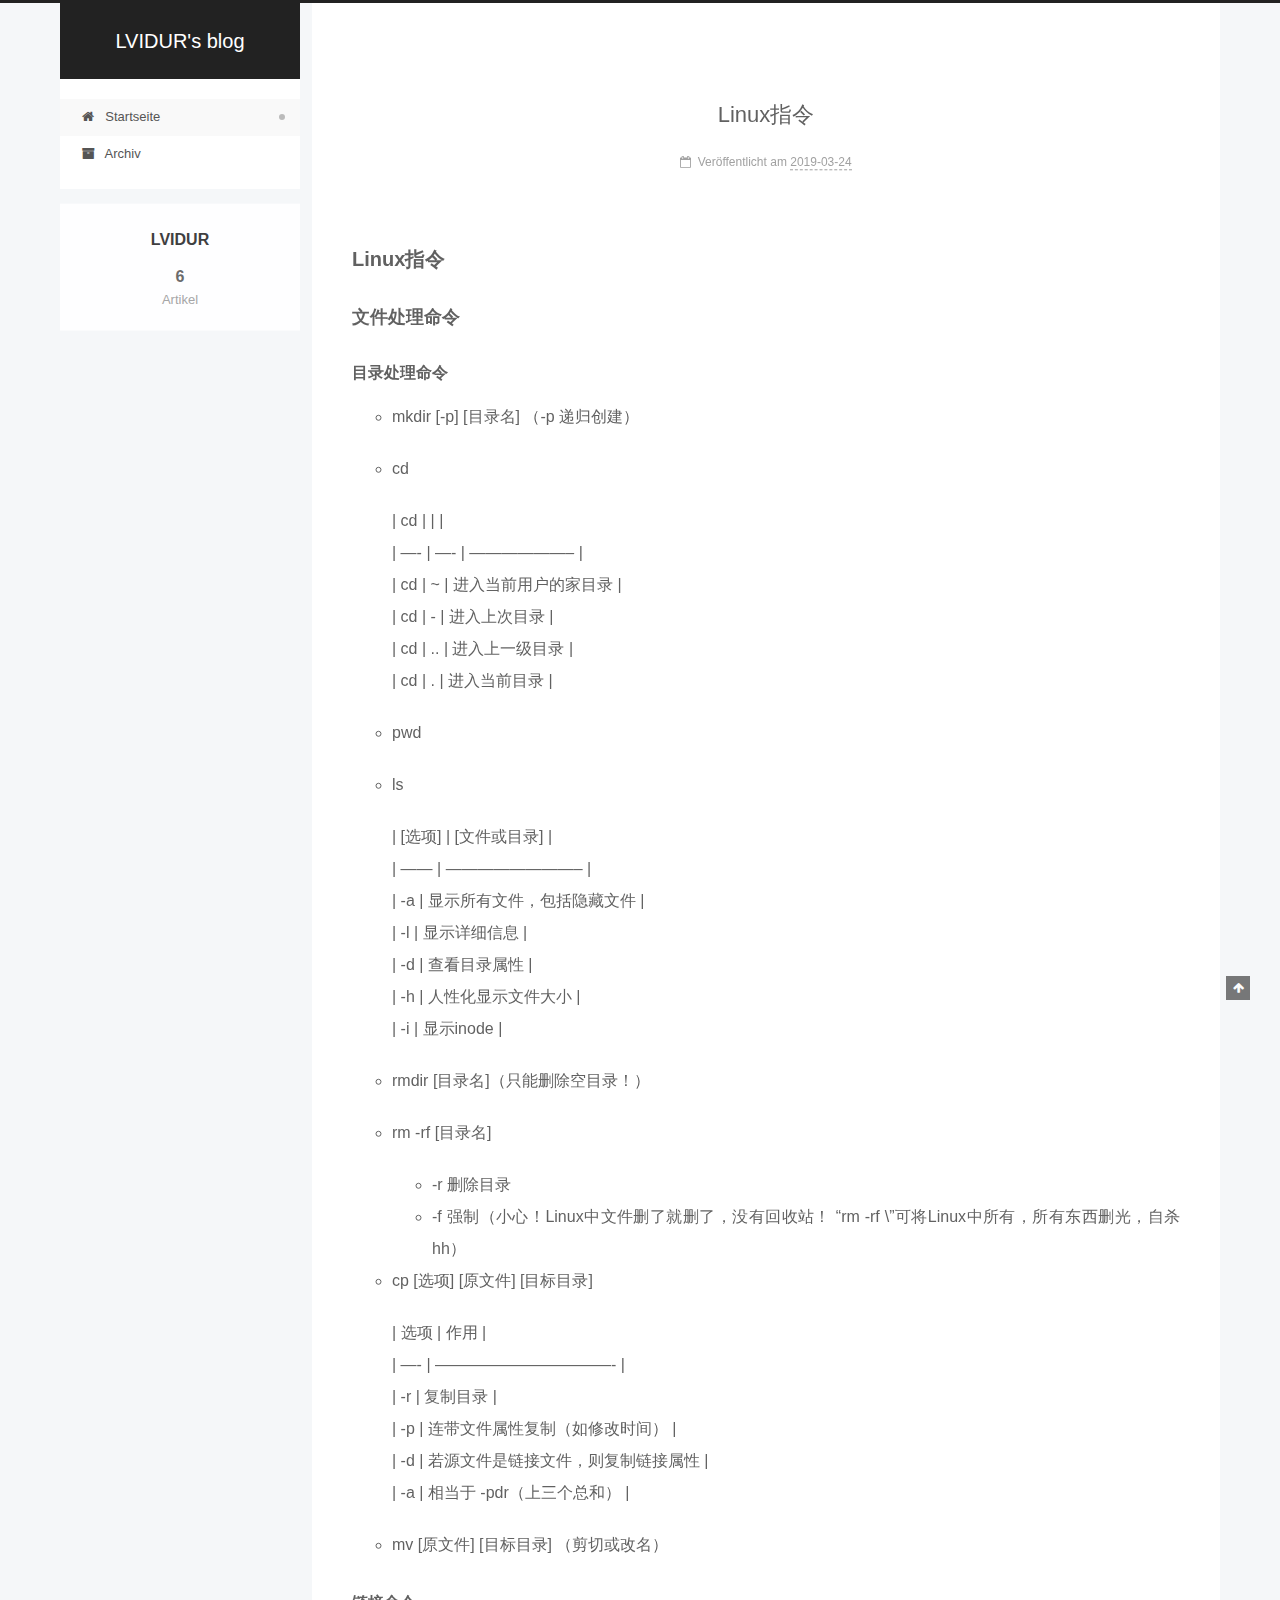
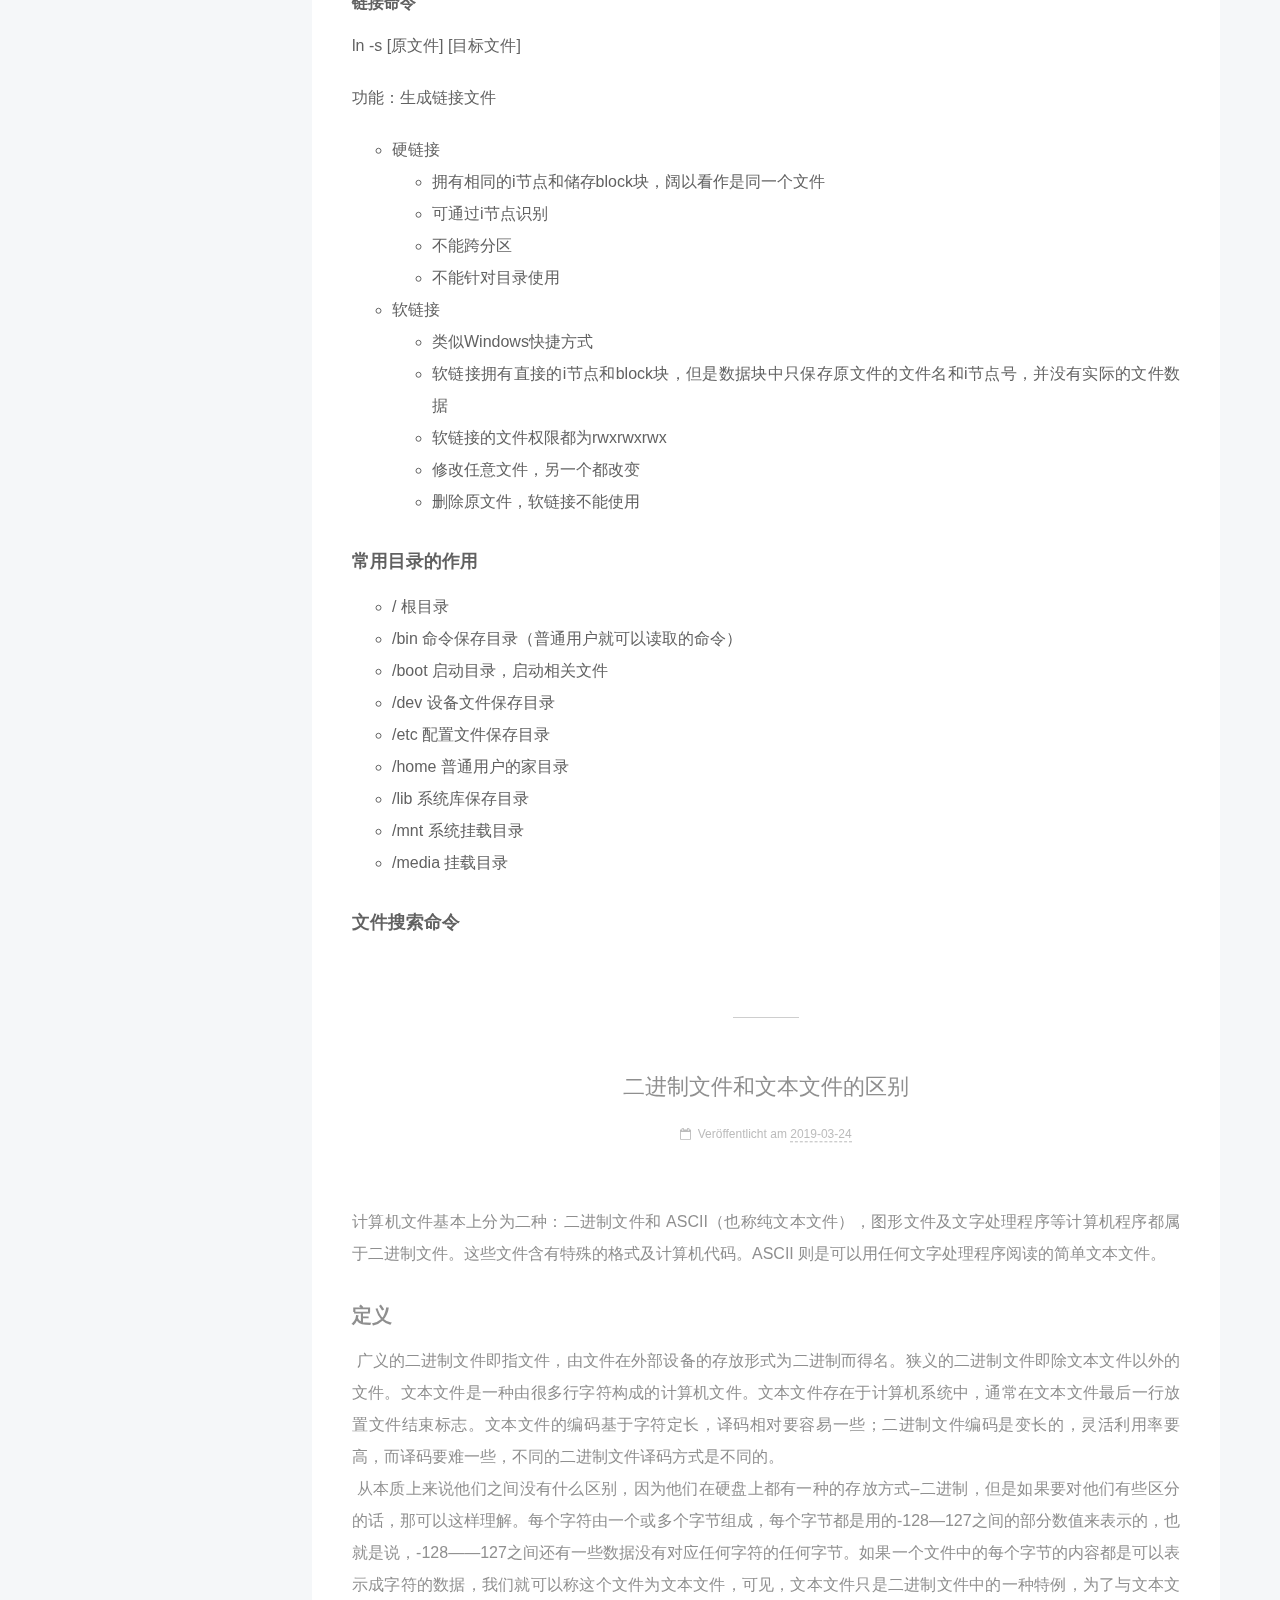
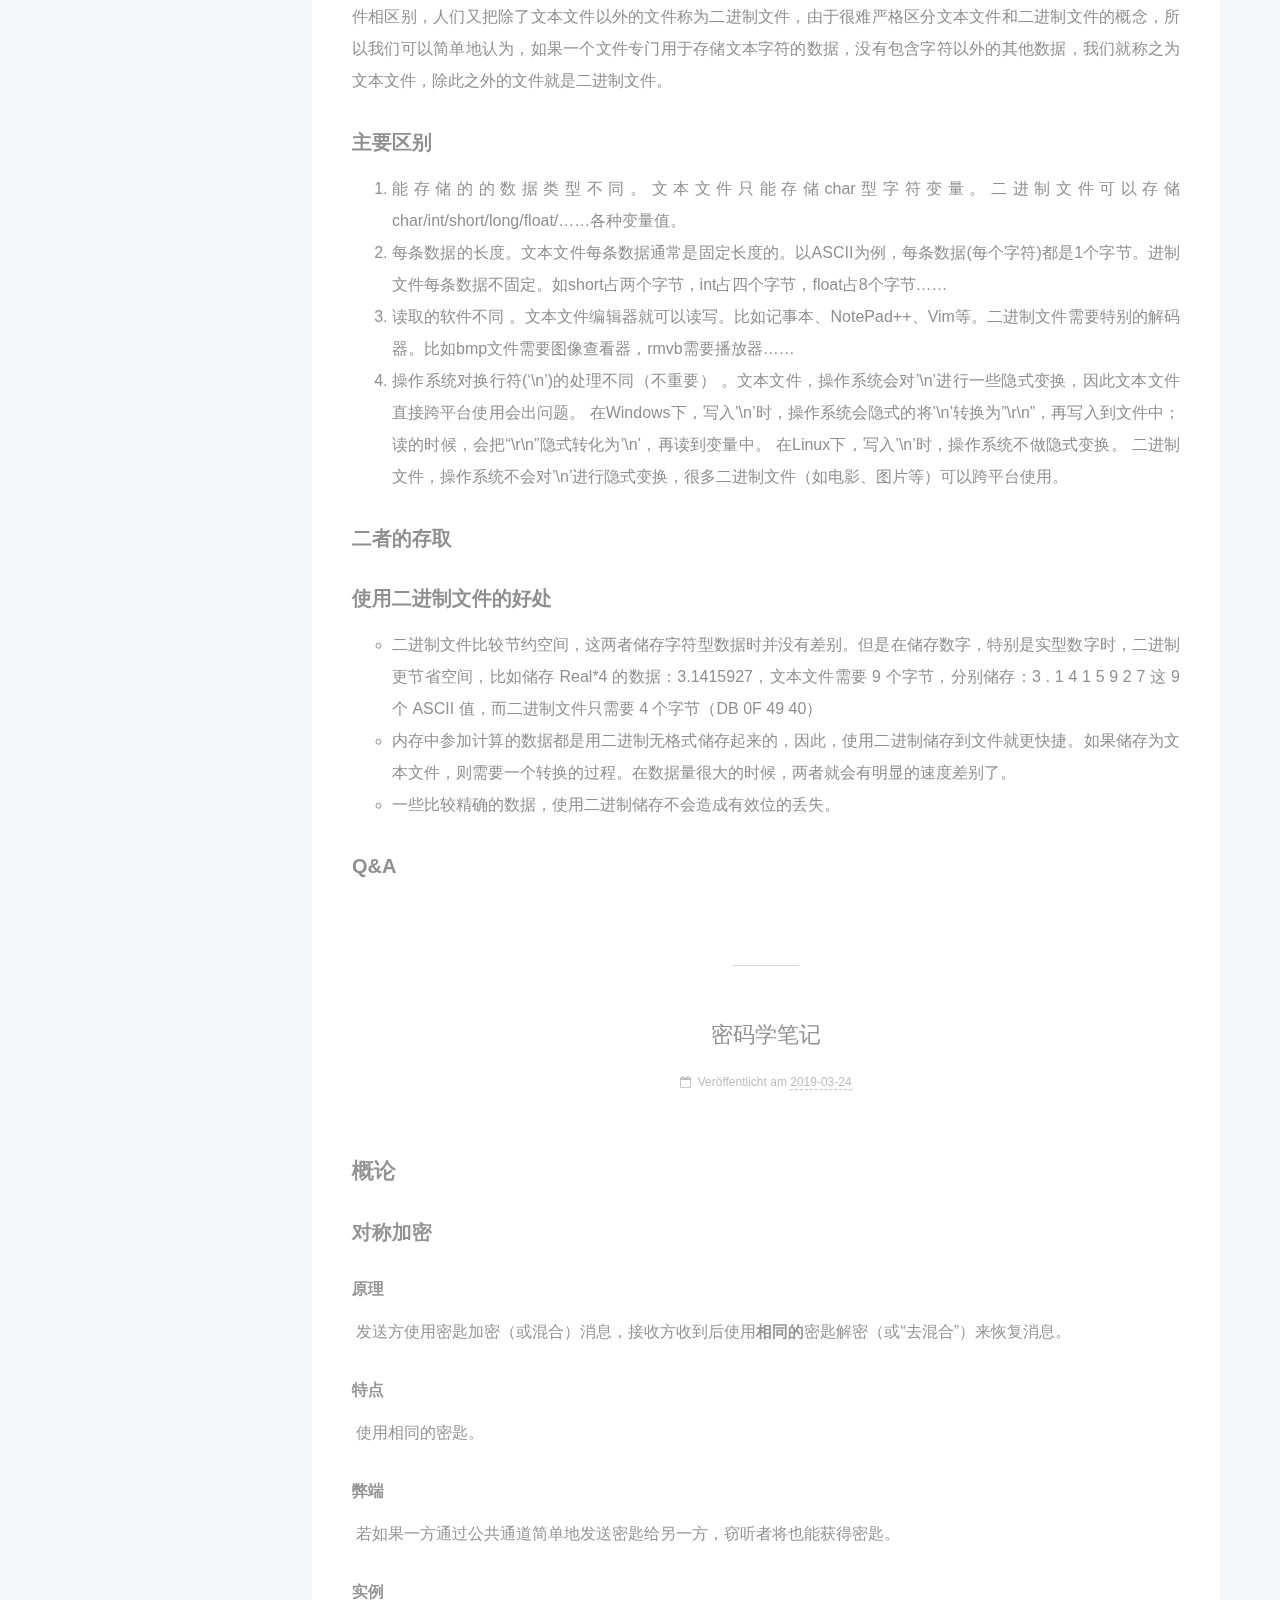
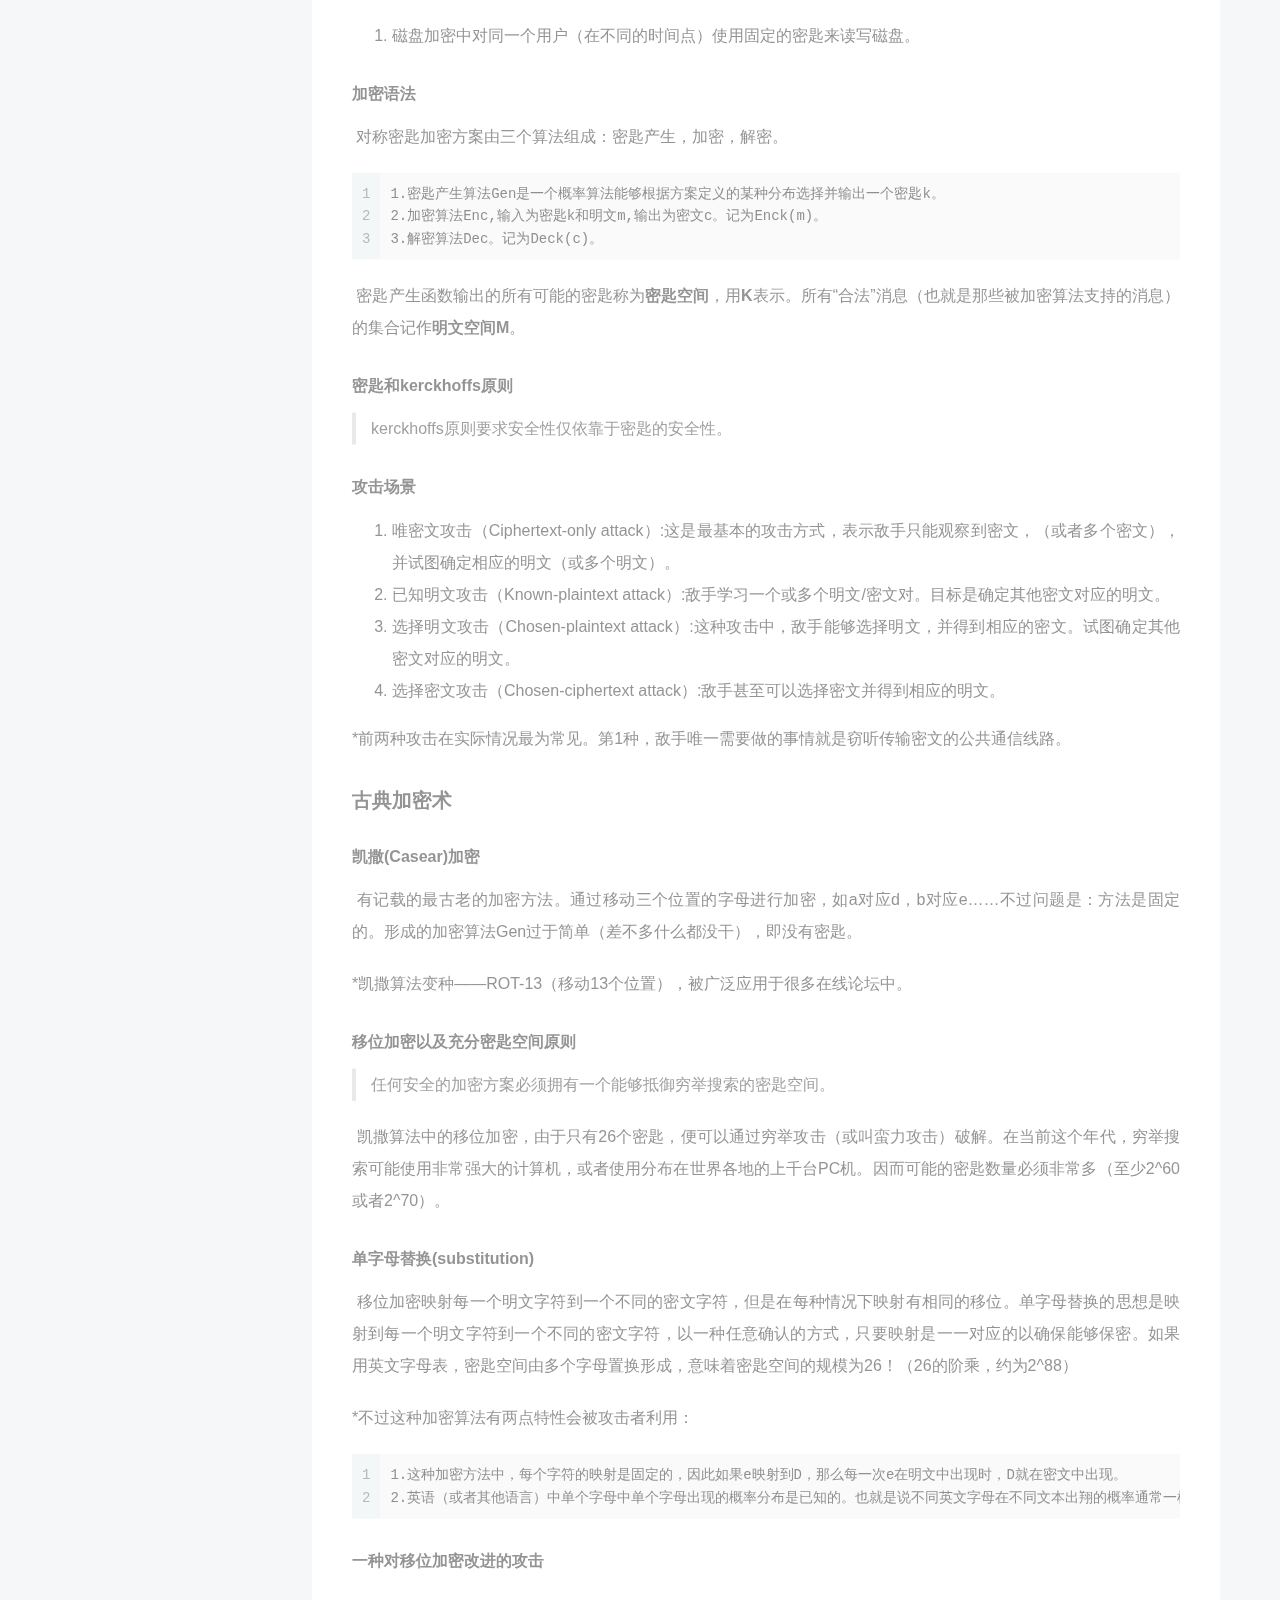
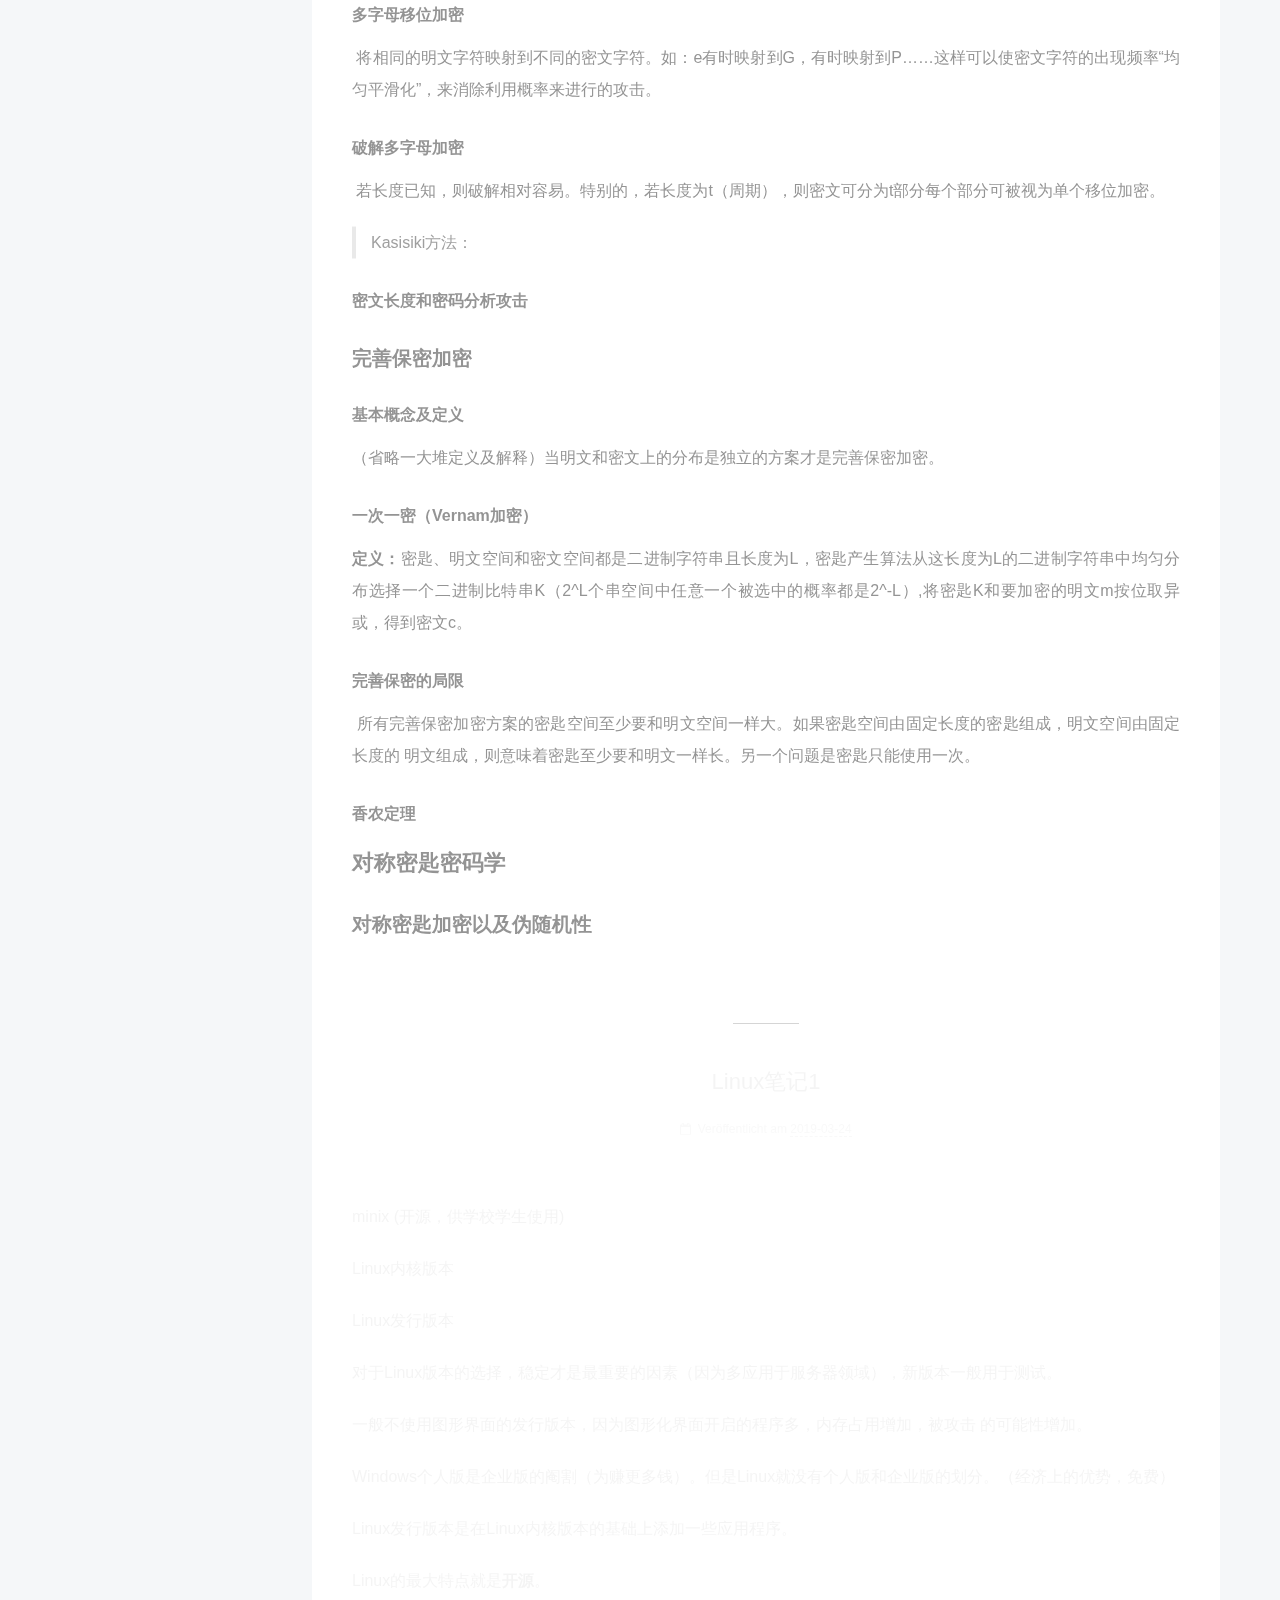
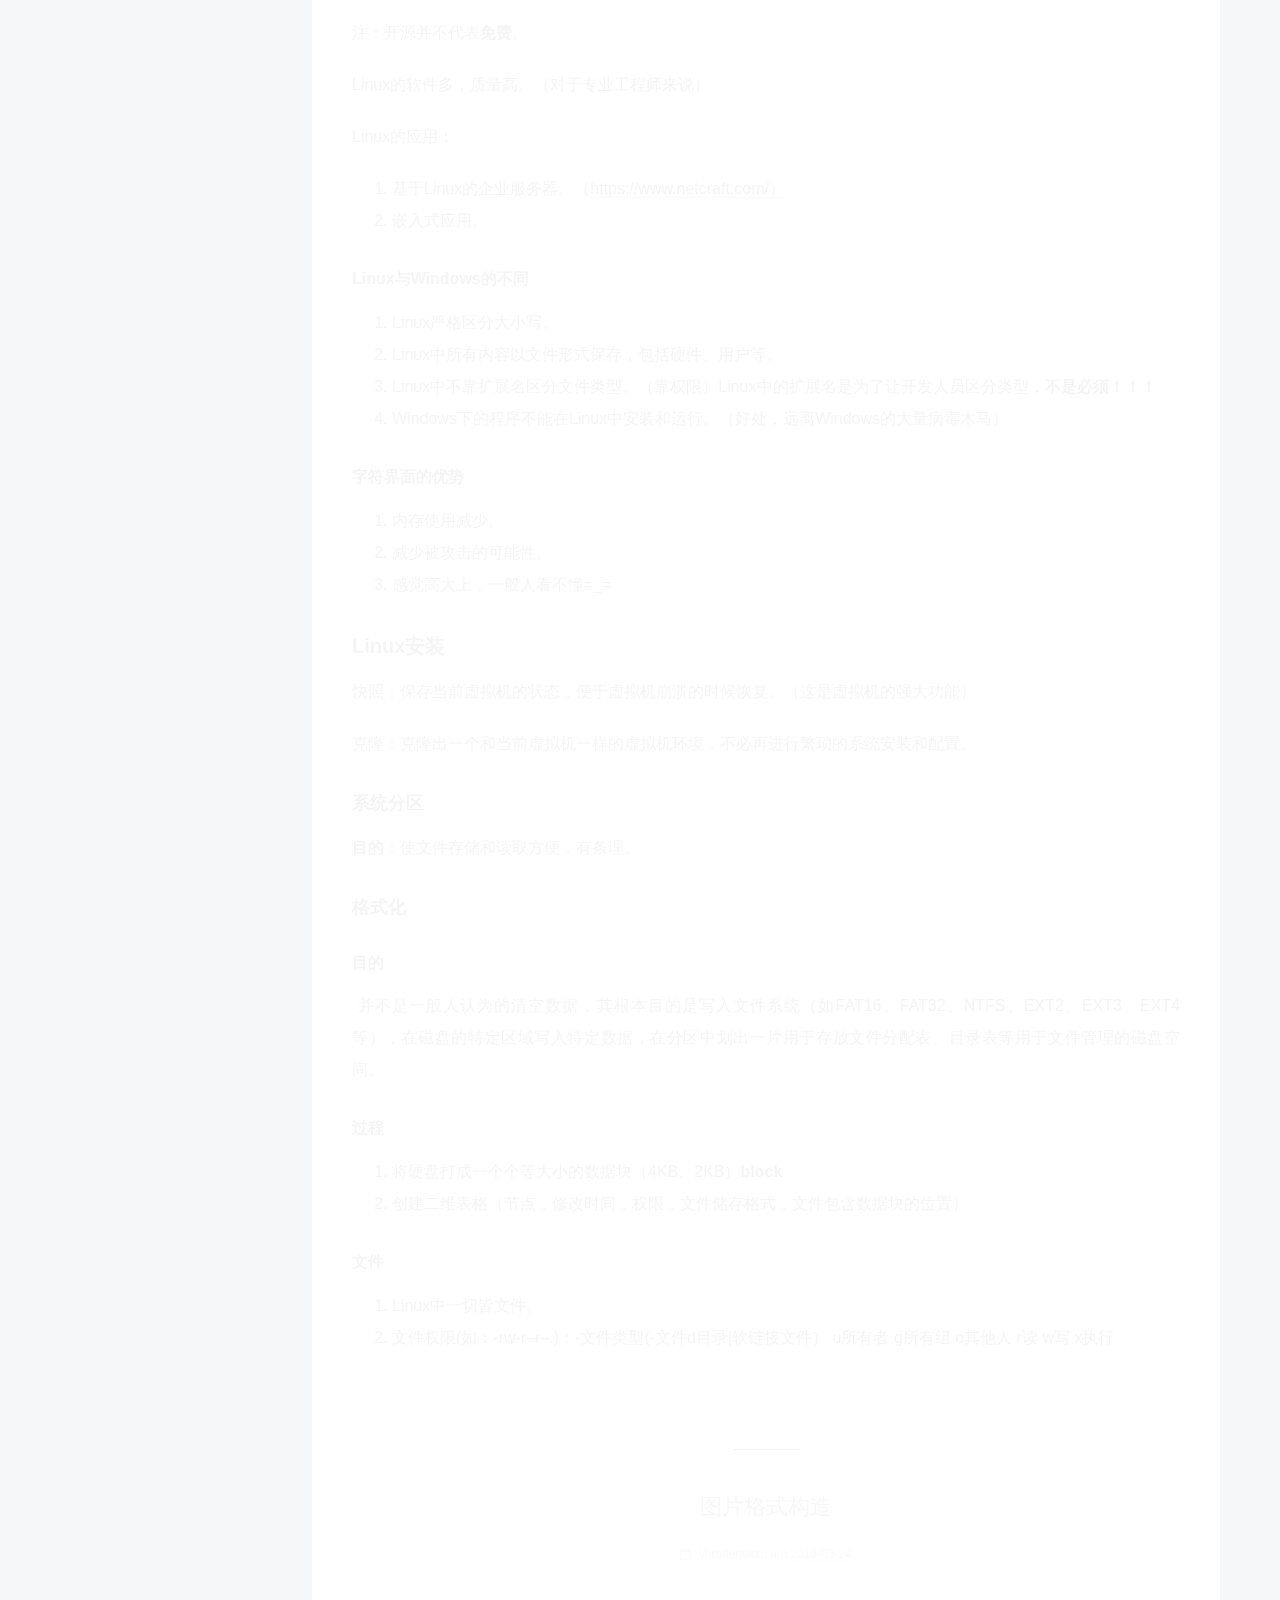
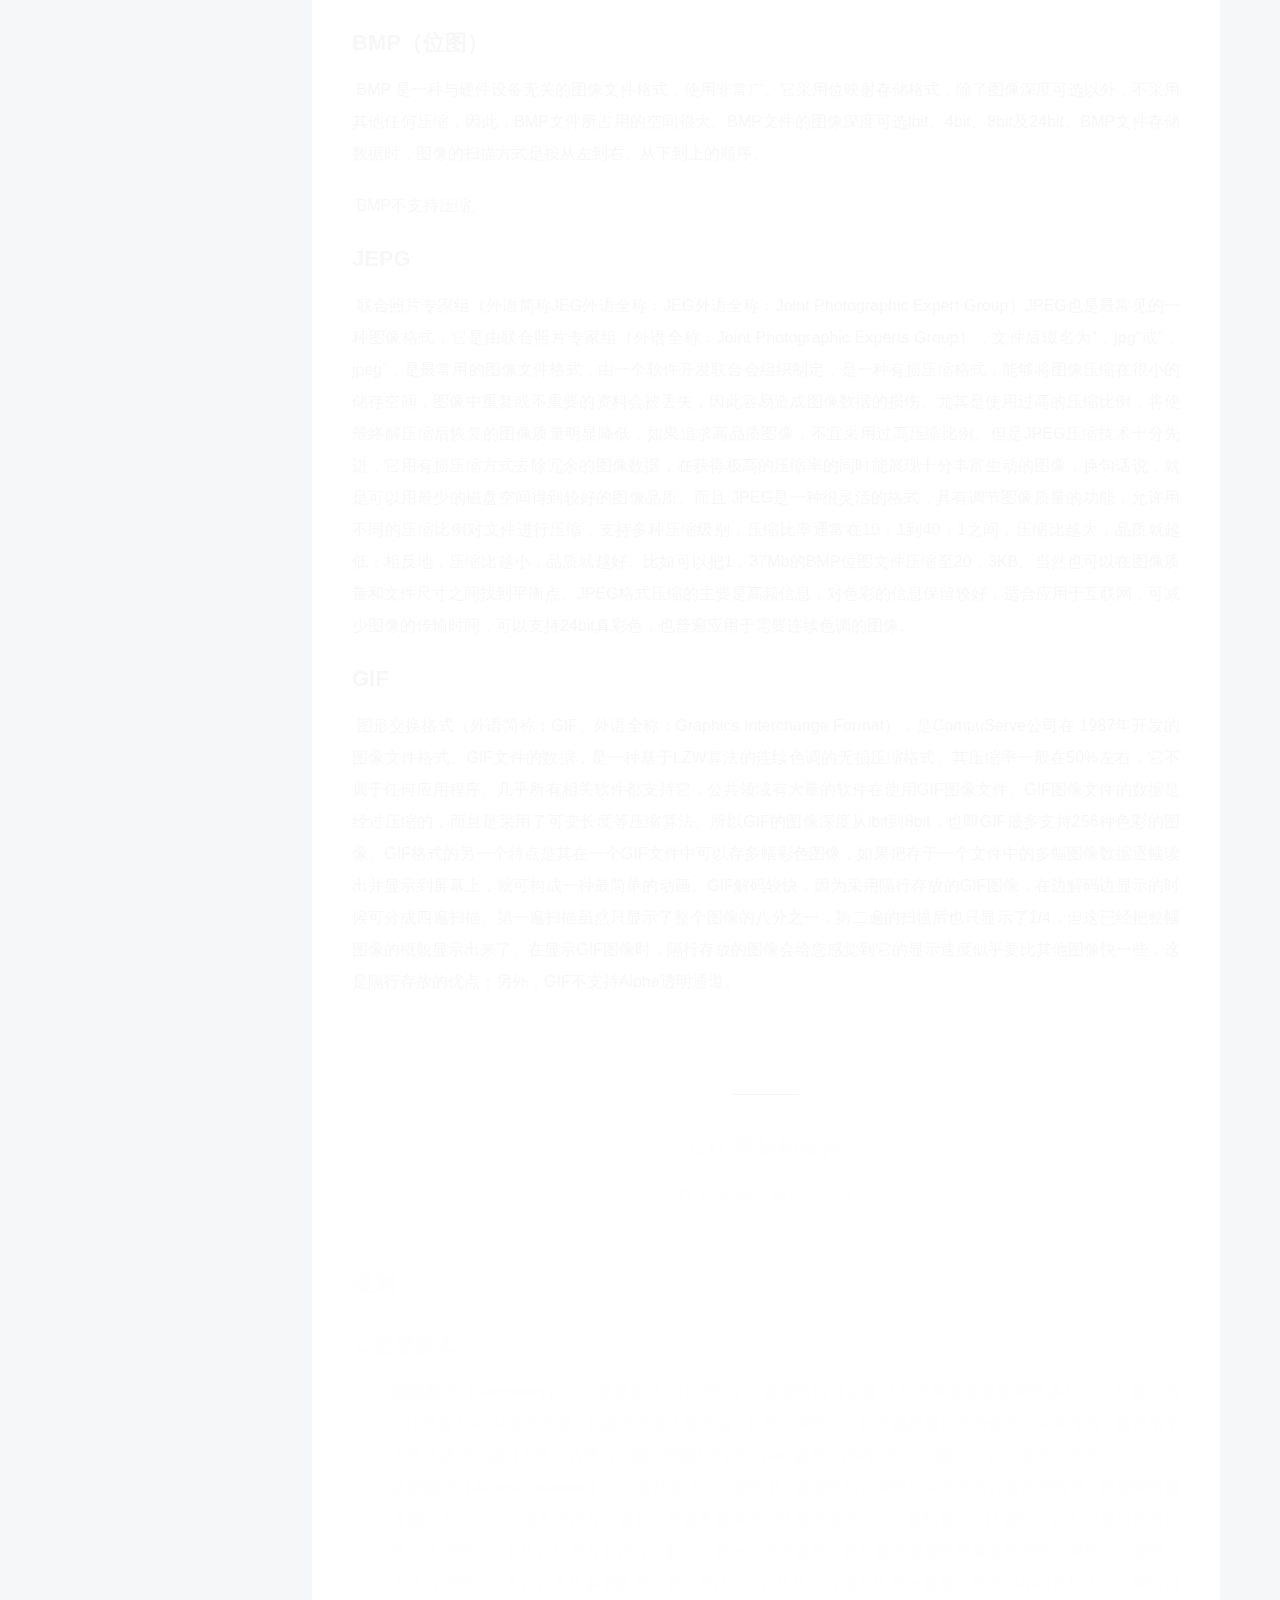
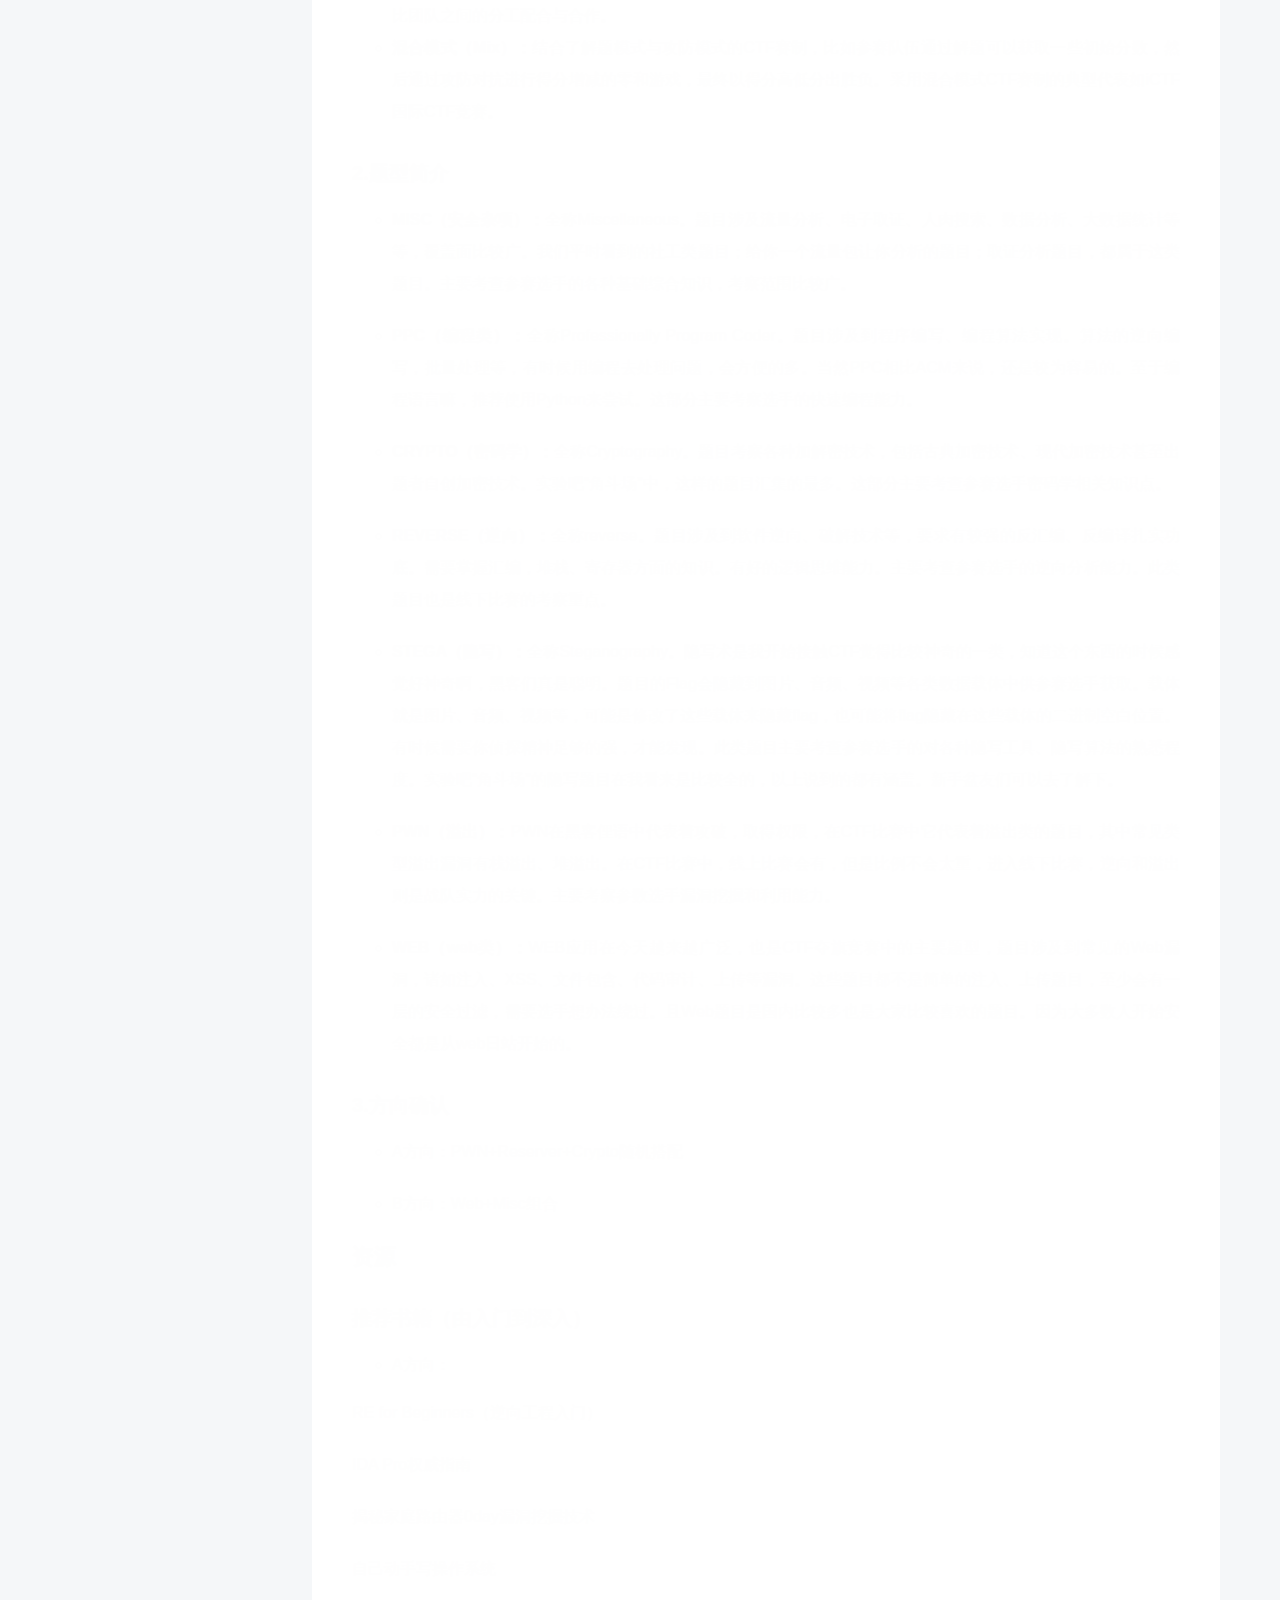
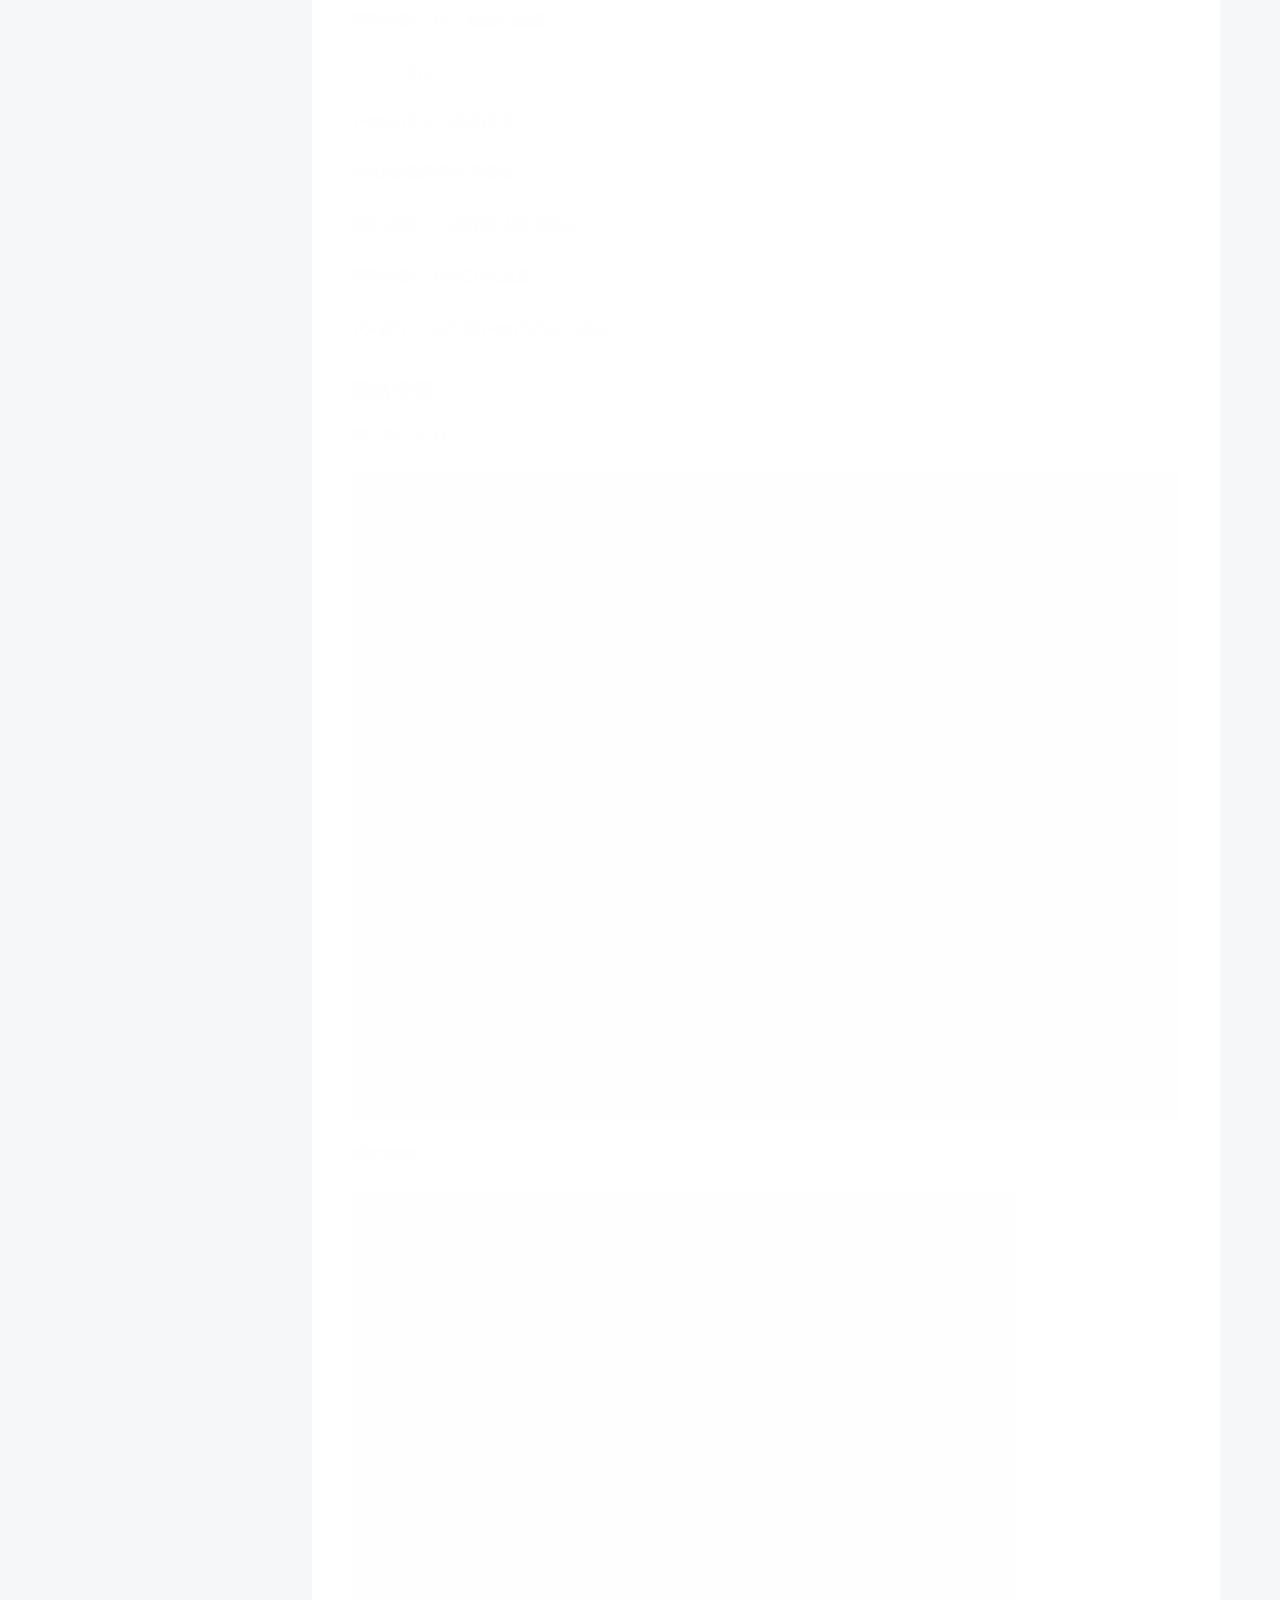
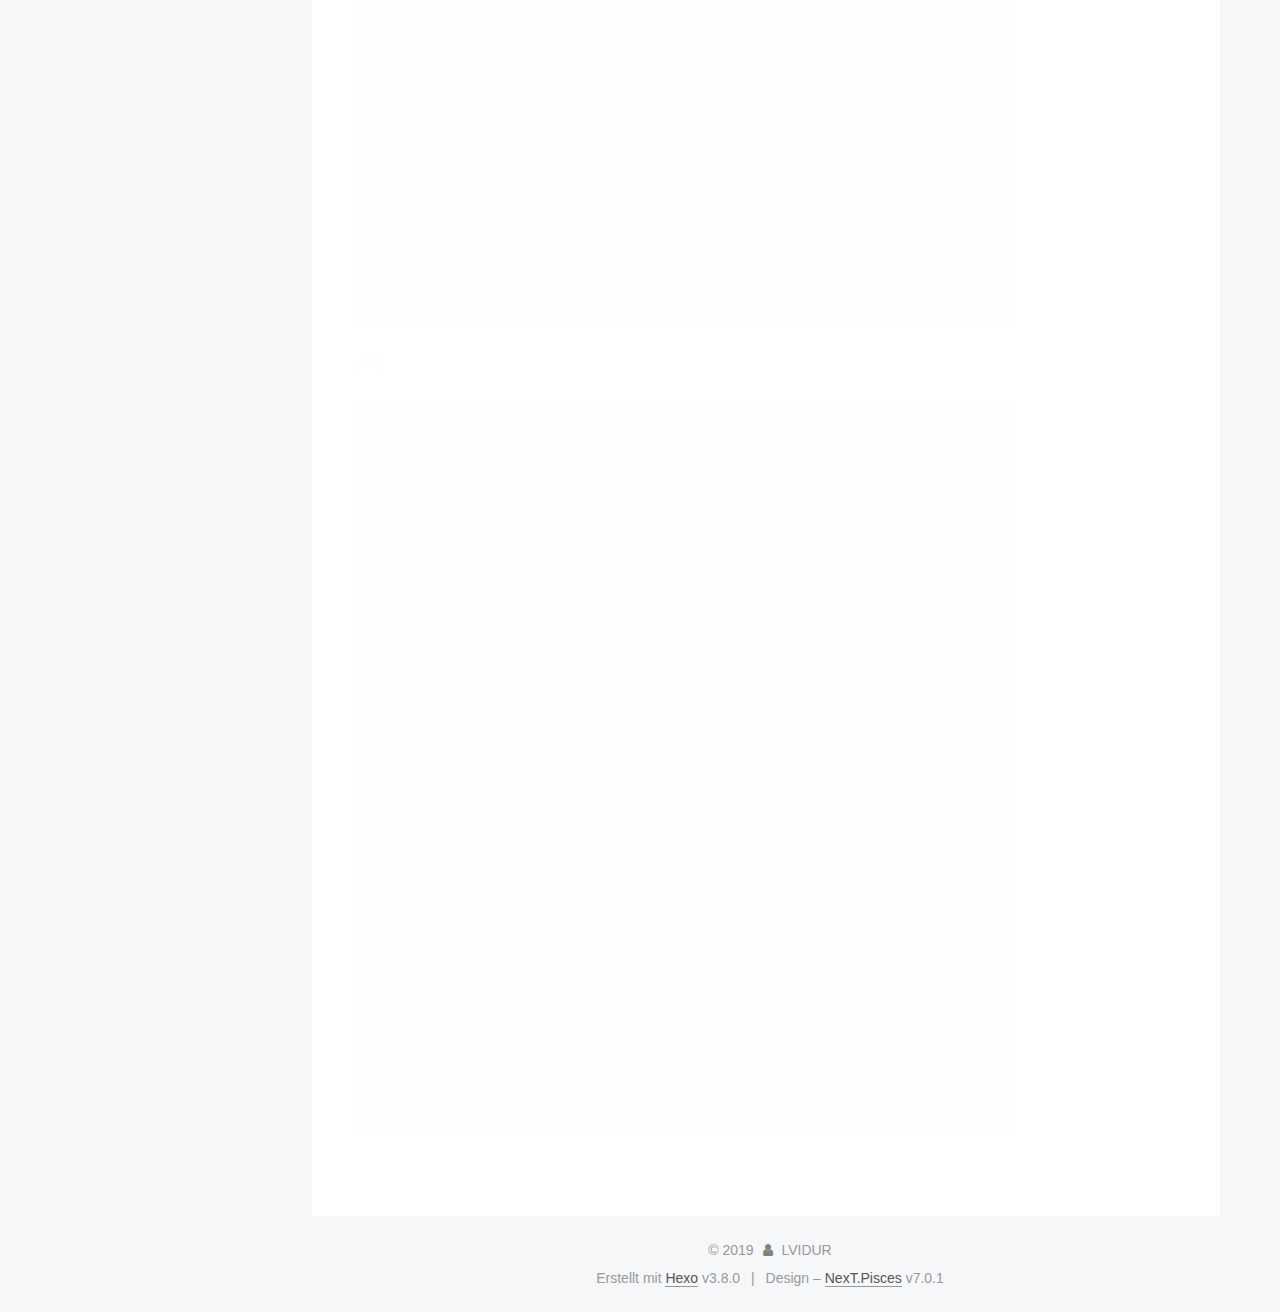
==== commit df634795: "Site updated: 2019-04-21 07:49:02" ====
--- a/index.html
+++ b/index.html
@@ -97,12 +97,12 @@
 
 
   <meta property="og:type" content="website">
-<meta property="og:title" content="Hexo">
+<meta property="og:title" content="LVIDUR&#39;s blog">
 <meta property="og:url" content="http://yoursite.com/index.html">
-<meta property="og:site_name" content="Hexo">
+<meta property="og:site_name" content="LVIDUR&#39;s blog">
 <meta property="og:locale" content="default">
 <meta name="twitter:card" content="summary">
-<meta name="twitter:title" content="Hexo">
+<meta name="twitter:title" content="LVIDUR&#39;s blog">
 
 
 
@@ -119,7 +119,7 @@
   };
 </script>
 
-  <title>Hexo</title>
+  <title>LVIDUR's blog</title>
   
 
 
@@ -179,7 +179,7 @@
     <div class="custom-logo-site-title">
       <a href="/" class="brand" rel="start">
         <span class="logo-line-before"><i></i></span>
-        <span class="site-title">Hexo</span>
+        <span class="site-title">LVIDUR's blog</span>
         <span class="logo-line-after"><i></i></span>
       </a>
     </div>
@@ -294,7 +294,7 @@
     </span>
 
     <span hidden itemprop="publisher" itemscope itemtype="http://schema.org/Organization">
-      <meta itemprop="name" content="Hexo">
+      <meta itemprop="name" content="LVIDUR's blog">
     </span>
 
     
@@ -491,7 +491,7 @@
     </span>
 
     <span hidden itemprop="publisher" itemscope itemtype="http://schema.org/Organization">
-      <meta itemprop="name" content="Hexo">
+      <meta itemprop="name" content="LVIDUR's blog">
     </span>
 
     
@@ -646,7 +646,7 @@
     </span>
 
     <span hidden itemprop="publisher" itemscope itemtype="http://schema.org/Organization">
-      <meta itemprop="name" content="Hexo">
+      <meta itemprop="name" content="LVIDUR's blog">
     </span>
 
     
@@ -824,7 +824,7 @@
     </span>
 
     <span hidden itemprop="publisher" itemscope itemtype="http://schema.org/Organization">
-      <meta itemprop="name" content="Hexo">
+      <meta itemprop="name" content="LVIDUR's blog">
     </span>
 
     
@@ -1004,7 +1004,7 @@
     </span>
 
     <span hidden itemprop="publisher" itemscope itemtype="http://schema.org/Organization">
-      <meta itemprop="name" content="Hexo">
+      <meta itemprop="name" content="LVIDUR's blog">
     </span>
 
     
@@ -1150,7 +1150,7 @@
     </span>
 
     <span hidden itemprop="publisher" itemscope itemtype="http://schema.org/Organization">
-      <meta itemprop="name" content="Hexo">
+      <meta itemprop="name" content="LVIDUR's blog">
     </span>
 
     
